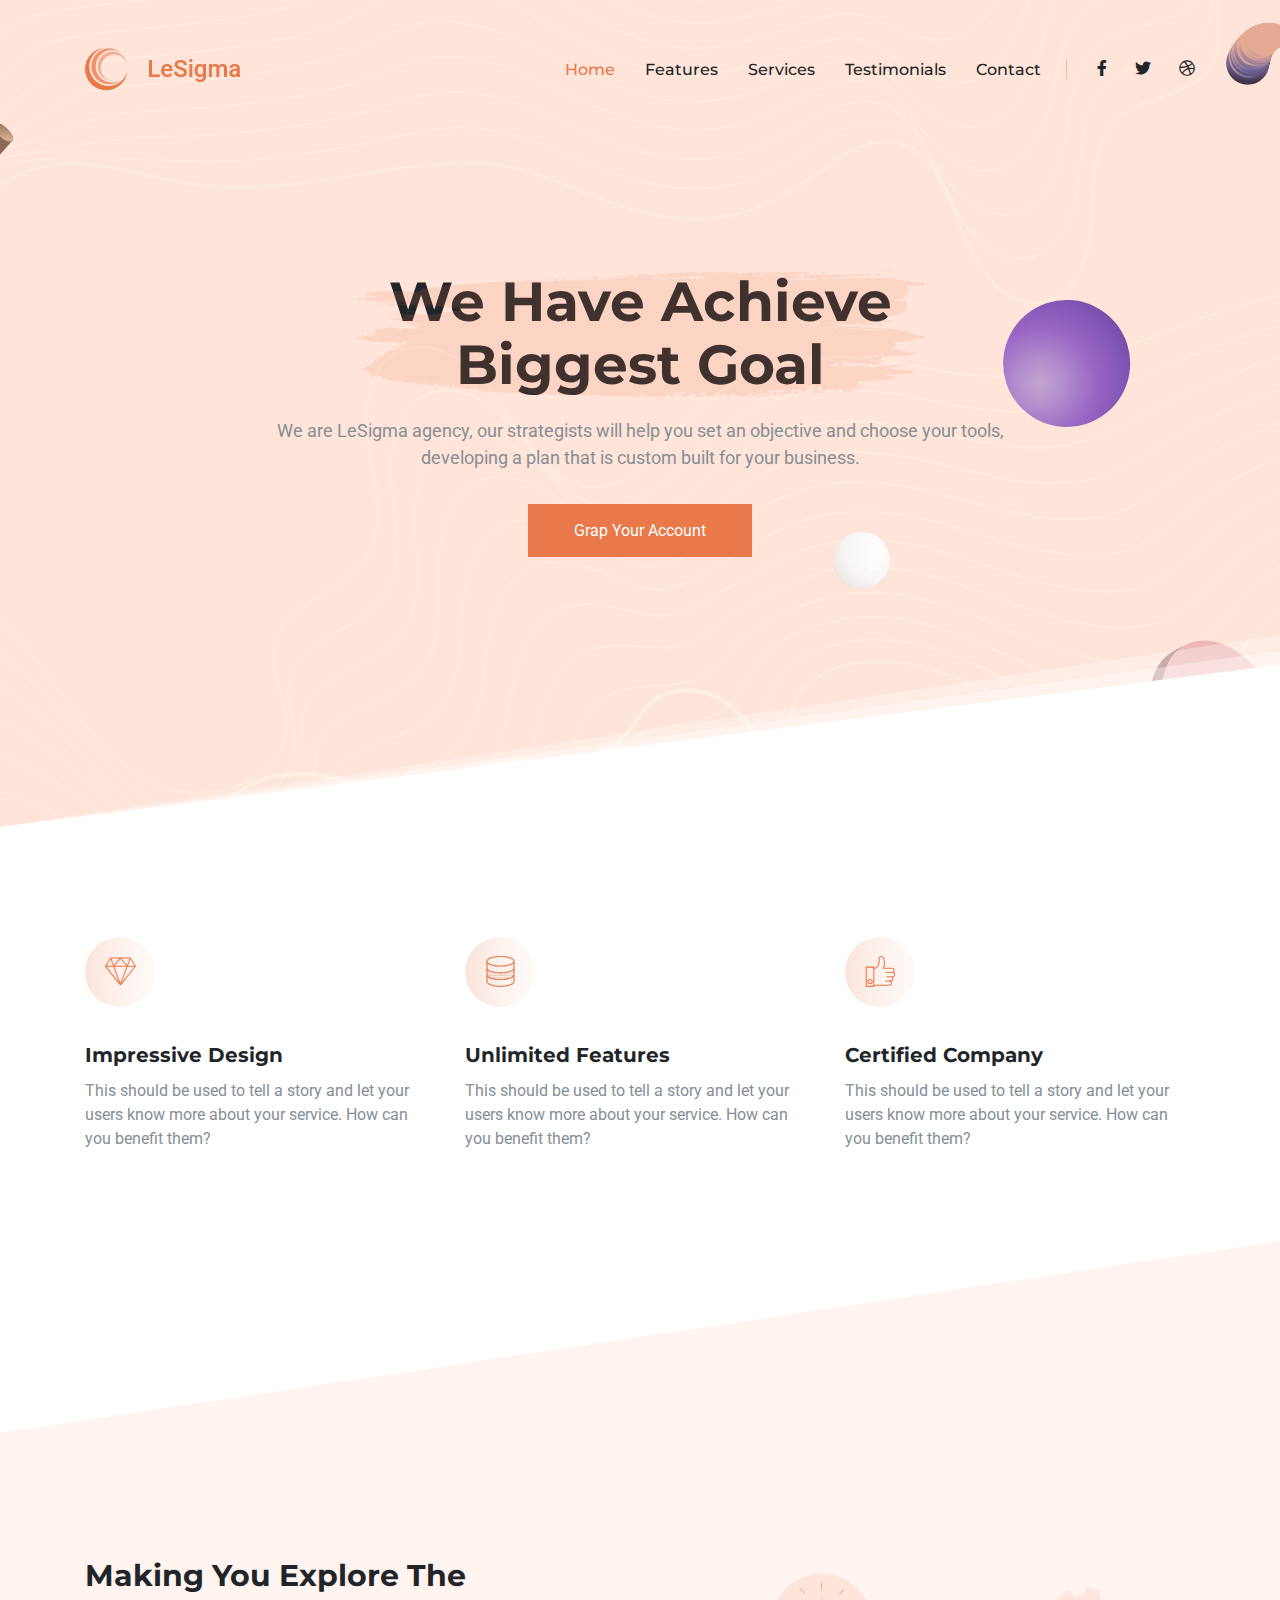
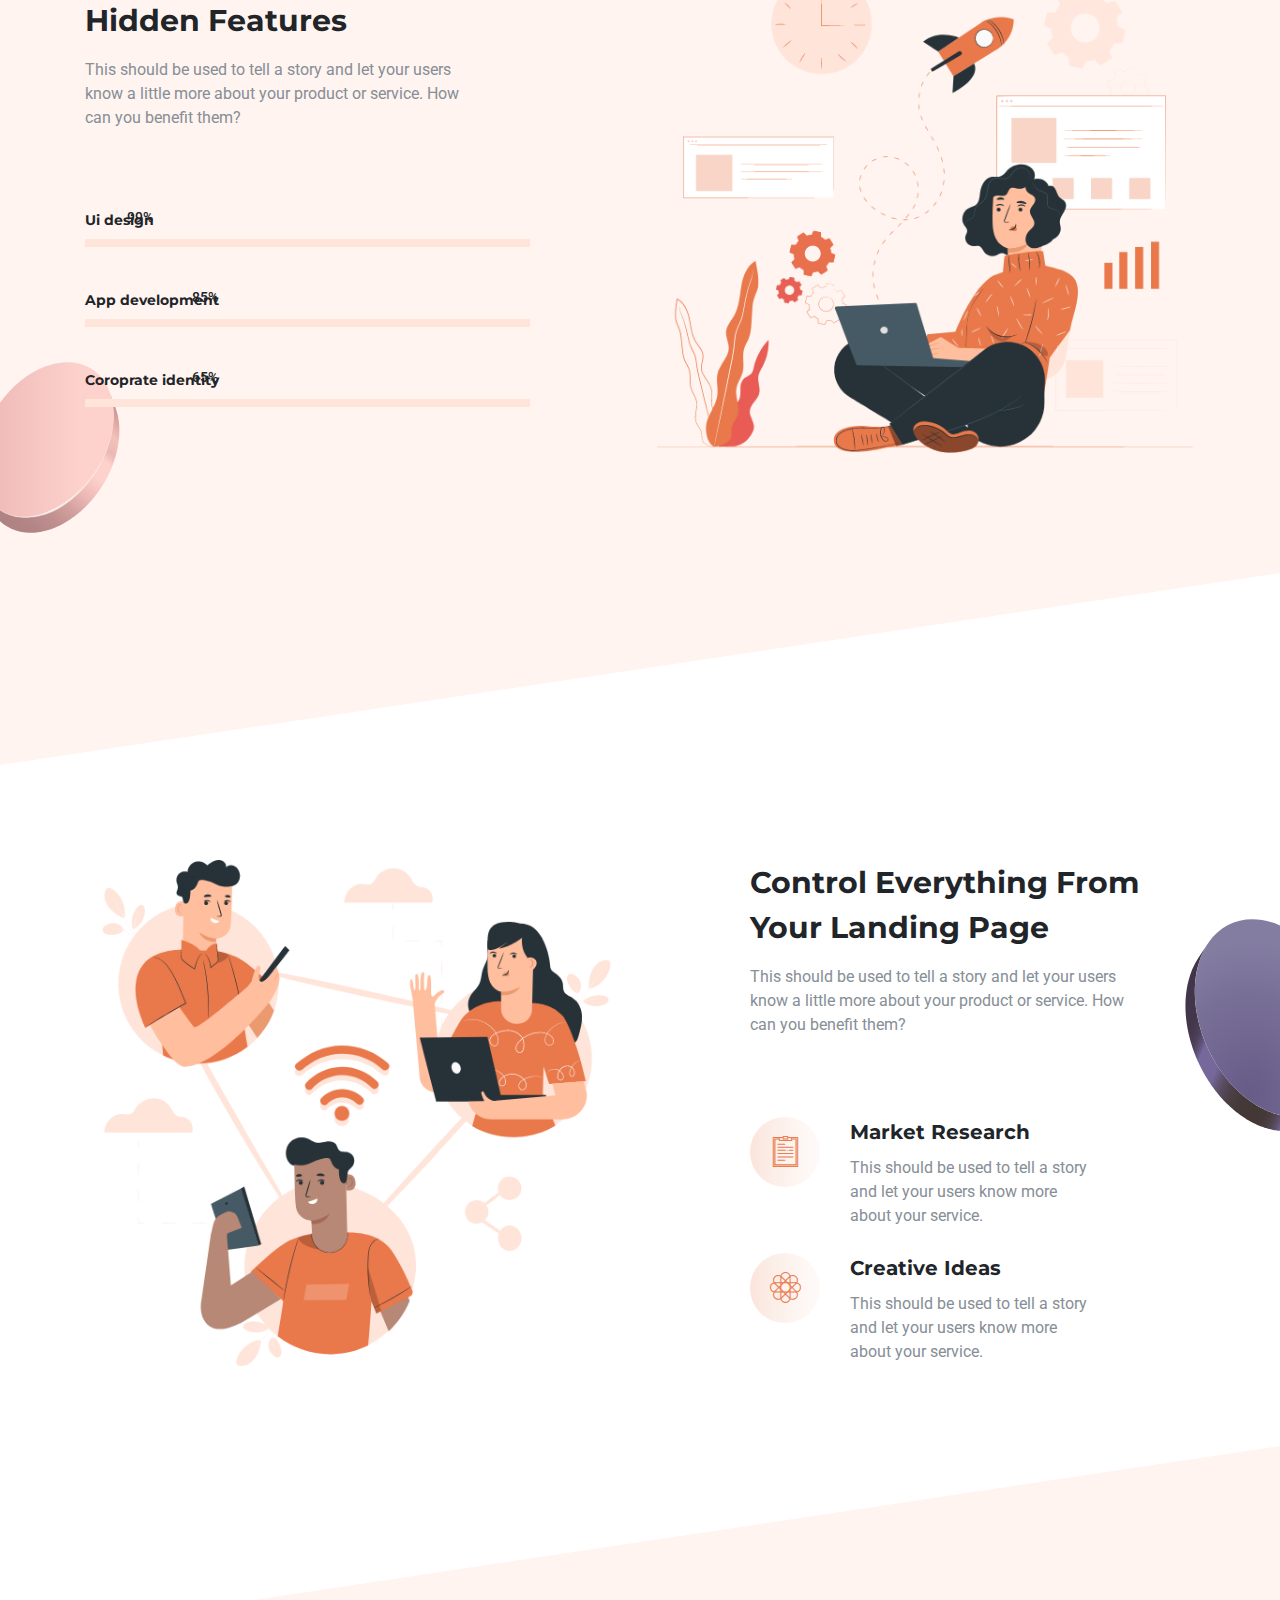
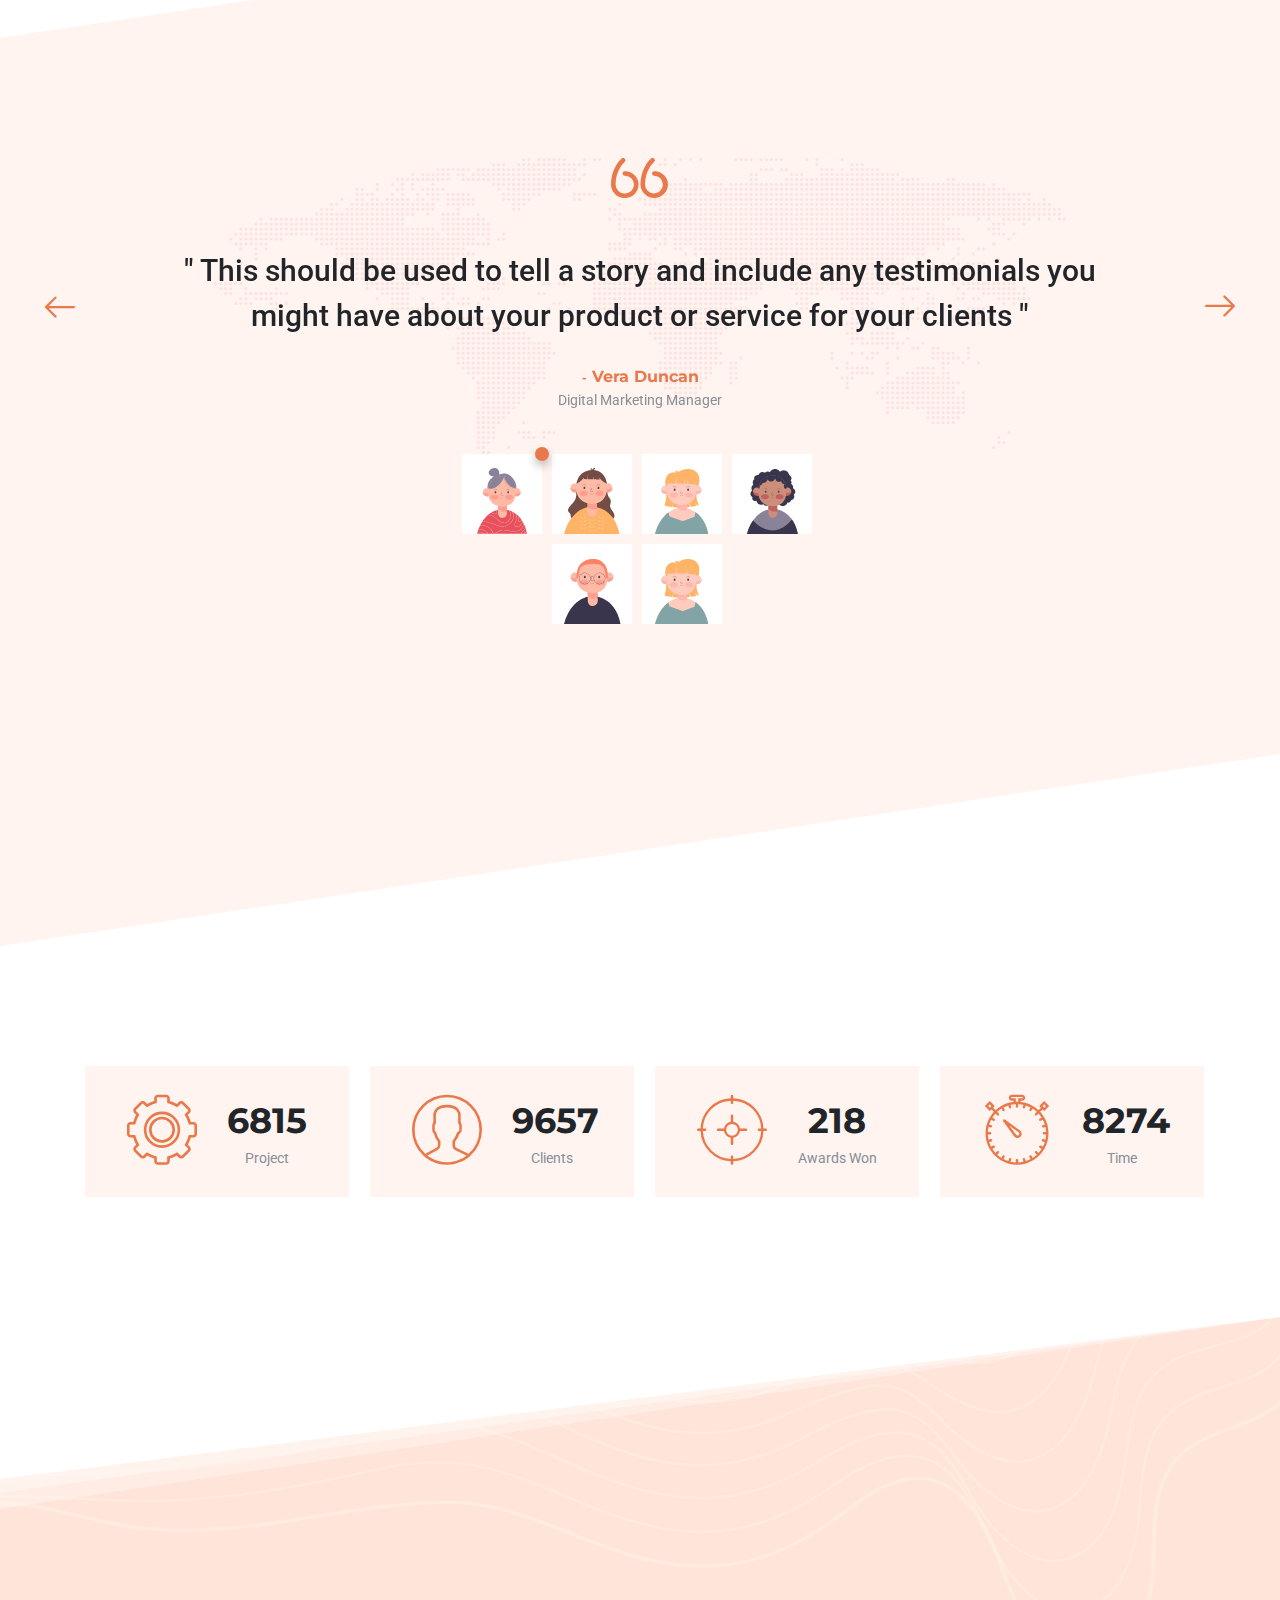
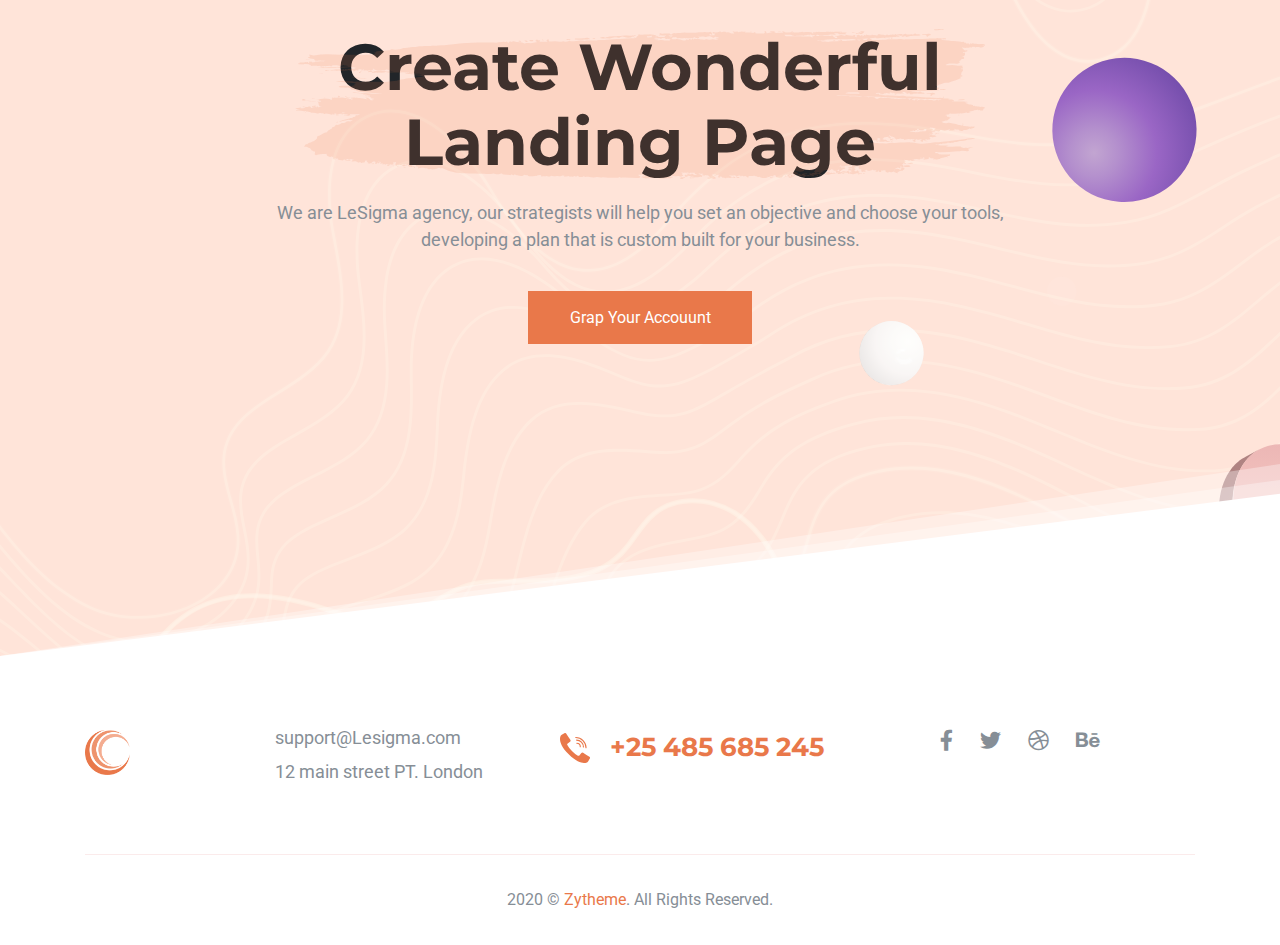
==== heymale/index.html @ fa784d9f "Rename landing-click.html to index.html" ====
<!DOCTYPE html>
<html dir="ltr" lang="en-US">
  <head>
    <!-- Document Meta-->
    <meta charset="utf-8"/>
    <meta http-equiv="X-UA-Compatible" content="IE=edge"/>
    <!-- IE Compatibility Meta-->
    <meta name="author" content="zytheme"/>
    <meta name="viewport" content="width=device-width, initial-scale=1, maximum-scale=1"/>
    <meta name="description" content="Multi-purpose Business html5 landing page"/>
    <link href="assets/images/favicon/favicon.png" rel="icon"/>
    <!--  Fonts-->
    <link href="https://fonts.googleapis.com/css?family=Roboto:400,500&amp;display=swap" rel="stylesheet" type="text/css"/>
    <link href="https://fonts.googleapis.com/css2?family=Montserrat:ital,wght@0,400;0,500;0,600;0,700;1,600;1,700&amp;display=swap" rel="stylesheet" type="text/css"/>
    <!-- Stylesheets-->
    <link href="assets/css/vendor.css" rel="stylesheet"/>
    <link href="assets/css/style.css" rel="stylesheet"/>
    <!-- 
    Document Title
    ============================================= 
    -->
    <title>Landing Click | LeSigma - Isometric Business HTML Landing Page</title>
  </head>
  <body class="body-scroll">
    <!--  
    Document Wrapper
    =============================================  
    -->
    <div class="wrapper clearfix" id="wrapper">
      <!--   
      Header
      =============================================  
      -->
      <header class="header header-transparent header-sticky">
        <nav class="navbar navbar-sticky navbar-expand-lg" id="primary-menu"> 
          <div class="container"> <a class="logo navbar-brand" href="index.html"><img class="logo logo-dark" src="assets/images/logo/logo-dark.png" alt="LeMoto Logo"/><img class="logo logo-light" src="assets/images/logo/logo-light.png" alt="LeMoto Logo"/></a>
            <button class="navbar-toggler collapsed" type="button" data-toggle="collapse" data-target="#navbarContent" aria-expanded="false"><span class="navbar-toggler-icon"></span></button>
            <div class="collapse navbar-collapse" id="navbarContent">
              <ul class="navbar-nav ml-auto">
                <li class="nav-item active"><a class="nav-link" data-scroll="scrollTo" href="#hero">Home</a></li>
                <li class="nav-item"><a class="nav-link" data-scroll="scrollTo" href="#feature">Features</a></li>
                <li class="nav-item"><a class="nav-link" data-scroll="scrollTo" href="#services">Services</a></li>
                <li class="nav-item"><a class="nav-link" data-scroll="scrollTo" href="#testimonials">Testimonials</a></li>
                <li class="nav-item"><a class="nav-link" data-scroll="scrollTo" href="#cta">contact</a></li>
              </ul>
              <div class="module-container">
                <!--module-social-->
                <div class="module module-social">
                  <ul class="list-unstyled">
                    <li> <a href="javascript:void(0)"><i class="fab fa-facebook-f"></i></a></li>
                    <li> <a href="javascript:void(0)"><i class="fab fa-twitter"></i></a></li>
                    <li> <a href="javascript:void(0)"><i class="fab fa-dribbble"></i></a></li>
                  </ul>
                </div>
              </div>
              <!-- End Module Container  -->
            </div>
            <!-- End .nav-collapse-->
          </div>
          <!-- End .container-->
        </nav>
        <!-- End .navbar-->
      </header>
      <!-- End Header-->
      <!-- Start hero #1-->
      <section class="hero" id="hero">
        <div class="bg-section"><img src="assets/images/background/bg-1.svg" alt="background"/></div>
        <div class="container">
          <div class="hero-cotainer text--center">
            <div class="row">
              <div class="col-12 col-md-8 offset-md-2 col-lg-8 offset-lg-2">
                <div class="hero-content">
                  <div class="hero-headline divider-brushe mx-auto">We Have Achieve Biggest Goal</div>
                  <div class="hero-bio">We are LeSigma agency, our strategists will help you set an objective and choose your tools, developing a plan that is custom built for your business.</div>
                  <div class="hero-action text-center"><a class="btn btn--primary mx-auto" href="javascript:void(0)"> <span>Grap your account</span></a></div>
                </div>
              </div>
            </div>
            <!-- End .row-->
          </div>
          <!-- End .hero-content-->
        </div>
        <!-- End .container-->
        <div class="shape-bottom"><svg xmlns="http://www.w3.org/2000/svg" width="100%" height="192" viewBox="0 0 1920 192" preserveAspectRatio="none">
<path data-name="Path 2449" d="M1920,192V0L0,192Z" fill="rgba(255,255,255,0.33)"/>
<path data-name="Path 2450" d="M1920,165.96V3.72L0,165.96Z" transform="translate(0 26.04)" fill="#fff"/>
<path data-name="Path 2451" d="M1920,178.07V1.99L0,178.07Z" transform="translate(0 13.93)" fill="rgba(255,255,255,0.33)"/>
</svg>
        </div>
      </section>
      <!-- End #hero-->
      <!-- 
      Feature  Section
      =============================================  
      -->
      <section class="features" id="feature">
        <div class="container">
          <div class="row">
            <!-- Panel #1  -->
            <div class="col-12 col-md-12 col-lg-4 ">
              <div class="feature-panel">
                <div class="feature-icon"><i class="flaticon-diamond"></i></div>
                <div class="feature-content">
                  <h3>Impressive Design</h3>
                  <p>This should be used to tell a story and let your users know more about your service. How can you benefit them?</p>
                </div>
              </div>
              <!-- .feature-panel end  -->
            </div>
            <!-- .col-md-12 end  -->
            <!-- Panel #2  -->
            <div class="col-12 col-md-12 col-lg-4 ">
              <div class="feature-panel active">
                <div class="feature-icon"><i class="flaticon-database-2"></i></div>
                <div class="feature-content">
                  <h3>Unlimited Features</h3>
                  <p>This should be used to tell a story and let your users know more about your service. How can you benefit them?</p>
                </div>
              </div>
              <!-- .feature-panel end  -->
            </div>
            <!-- .col-md-12 end  -->
            <!-- Panel #3  -->
            <div class="col-12 col-md-12 col-lg-4 ">
              <div class="feature-panel">
                <div class="feature-icon"><i class="flaticon-like "></i></div>
                <div class="feature-content">
                  <h3>Certified Company</h3>
                  <p>This should be used to tell a story and let your users know more about your service. How can you benefit them?</p>
                </div>
              </div>
              <!-- .feature-panel end  -->
            </div>
            <!-- .col-md-12 end  -->
          </div>
          <!-- End .row  -->
        </div>
        <!-- End .container  -->
      </section>
      <!-- 
      Services Section
      =============================================  
      -->
      <div class="shape-top position-relative"><svg xmlns="http://www.w3.org/2000/svg" width="100%" height="192" viewBox="0 0 1920 192" preserveAspectRatio="none">
<path data-name="Path 2449" d="M1920,192V0L0,192Z" fill="#fff4f0"/>
</svg>
      </div>
      <section class="services skills" id="services">
        <div class="bg-section"><img src="assets/images/background/bg-2.svg" alt="background"/></div>
        <div class="container">
          <div class="row">
            <div class="col-12 col-lg-5">
              <div class="heading heading-4">
                <h2 class="heading-title">Making you explore the hidden features</h2>
                <p class="heading-desc">This should be used to tell a story and let your users know a little more about your product or service. How can you benefit them?</p>
              </div>
              <div class="row no-gutters">
                <div class="col-12">
                  <!-- progress 1-->
                  <div class="progressbar">
                    <div class="progress-title"><span class="title">Ui design</span><span class="value" data-value="99">99%</span></div>
                    <div class="progress">
                      <div class="progress-bar" role="progressbar" aria-valuenow="99" aria-valuemin="0" aria-valuemax="100"></div>
                    </div>
                  </div>
                  <div class="i"></div>
                  <!-- .progressbar end-->
                </div>
                <div class="col-12">
                  <!-- progress 2-->
                  <div class="progressbar">
                    <div class="progress-title"><span class="title">App development</span><span class="value" data-value="85">85%</span></div>
                    <div class="progress">
                      <div class="progress-bar" role="progressbar" aria-valuenow="85" aria-valuemin="0" aria-valuemax="100"></div>
                    </div>
                  </div>
                  <div class="i"></div>
                  <!-- .progressbar end-->
                </div>
                <div class="col-12">
                  <!-- progress 3-->
                  <div class="progressbar">
                    <div class="progress-title"><span class="title">Coroprate identity</span><span class="value" data-value="65">65%</span></div>
                    <div class="progress">
                      <div class="progress-bar" role="progressbar" aria-valuenow="65" aria-valuemin="0" aria-valuemax="100"></div>
                    </div>
                  </div>
                  <div class="i"></div>
                  <!-- .progressbar end-->
                </div>
              </div>
            </div>
            <div class="col-12 col-lg-6 offset-lg-1 text--center"><img class="img-fluid" src="assets/images/illustration/illustration-1.png" alt="vector"/></div>
          </div>
        </div>
      </section>
      <div class="shape-bottom position-relative"><svg xmlns="http://www.w3.org/2000/svg" width="100%" height="192" viewBox="0 0 1920 192" preserveAspectRatio="none">
<g transform="translate(1920 192) rotate(180)">
<path data-name="Path 2449" d="M1920,192V0L0,192Z" fill="#fff4f0"/>
</g>
</svg>
      </div>
      <section class="features features-2" id="services2">
        <div class="bg-section"><img src="assets/images/background/bg-3.svg" alt="background"/></div>
        <div class="container">
          <div class="row">
            <div class="col-12 col-lg-6 text-center mb-50 mb-lg-0"><img class="img-fluid" src="assets/images/illustration/illustration-2.png" alt="vector"/></div>
            <div class="col-12 col-lg-5 offset-lg-1">
              <div class="service-content">
                <div class="heading heading-4">
                  <h2 class="heading-title">control everything from your landing page</h2>
                  <p class="heading-desc">This should be used to tell a story and let your users know a little more about your product or service. How can you benefit them?</p>
                </div>
                <ul class="list-unstyled">
                  <li> 
                    <div class="feature-panel">
                      <div class="feature-icon"><i class="flaticon-notepad"></i></div>
                      <div class="feature-content">
                        <h3>Market Research</h3>
                        <p>This should be used to tell a story and let your users know more about your service.</p>
                      </div>
                    </div>
                  </li>
                  <li> 
                    <div class="feature-panel">
                      <div class="feature-icon"><i class="flaticon-photos"></i></div>
                      <div class="feature-content">
                        <h3>Creative Ideas</h3>
                        <p>This should be used to tell a story and let your users know more about your service.</p>
                      </div>
                    </div>
                  </li>
                </ul>
              </div>
            </div>
          </div>
        </div>
      </section>
      <!-- 
      Testimonials  Section
      ============================================= 
      -->
      <div class="shape-top position-relative"><svg xmlns="http://www.w3.org/2000/svg" width="100%" height="192" viewBox="0 0 1920 192" preserveAspectRatio="none">
<path data-name="Path 2449" d="M1920,192V0L0,192Z" fill="#fff4f0"/>
</svg>
      </div>
      <section class="testimonials bg-pink" id="testimonials">
        <div class="container">
          <div class="row">
            <div class="col-12 col-md-12 col-lg-12">
              <div class="owl-carousel carousel-navs " data-slider-id="1" data-slide="1" data-slide-res="1" data-autoplay="false" data-nav="true" data-dots="false" data-space="0" data-loop="true" data-speed="800">
                <!--  Testimonial #1   -->
                <div class="testimonial-panel">
                  <div class="testimonial-body">
                    <div class="testimonial-icon"></div>
                    <p>" This should be used to tell a story and include any testimonials you might have about your product or service for your clients "</p>
                    <div class="testimonial-author">
                      <p><span>Vera Duncan</span> digital marketing manager</p>
                    </div>
                  </div>
                </div>
                <!--  Testimonial #2 -->
                <div class="testimonial-panel">
                  <div class="testimonial-body">
                    <div class="testimonial-icon"></div>
                    <p>" This should be used to tell a story and include any testimonials you might have about your product or service for your clients "</p>
                    <div class="testimonial-author">
                      <p><span>Vera Duncan</span> digital marketing manager</p>
                    </div>
                  </div>
                </div>
                <!--  Testimonial #3 -->
                <div class="testimonial-panel">
                  <div class="testimonial-body">
                    <div class="testimonial-icon"></div>
                    <p>" This should be used to tell a story and include any testimonials you might have about your product or service for your clients "</p>
                    <div class="testimonial-author">
                      <p><span>Vera Duncan</span> digital marketing manager</p>
                    </div>
                  </div>
                </div>
                <!--  Testimonial #4-->
                <div class="testimonial-panel">
                  <div class="testimonial-body">
                    <div class="testimonial-icon"></div>
                    <p>" This should be used to tell a story and include any testimonials you might have about your product or service for your clients "</p>
                    <div class="testimonial-author">
                      <p><span>Vera Duncan</span> digital marketing manager</p>
                    </div>
                  </div>
                </div>
                <!--  Testimonial #5-->
                <div class="testimonial-panel">
                  <div class="testimonial-body">
                    <div class="testimonial-icon"></div>
                    <p>" This should be used to tell a story and include any testimonials you might have about your product or service for your clients "</p>
                    <div class="testimonial-author">
                      <p><span>Vera Duncan</span> digital marketing manager</p>
                    </div>
                  </div>
                </div>
                <!--  Testimonial #6 -->
                <div class="testimonial-panel">
                  <div class="testimonial-body">
                    <div class="testimonial-icon"></div>
                    <p>" This should be used to tell a story and include any testimonials you might have about your product or service for your clients "</p>
                    <div class="testimonial-author">
                      <p><span>Vera Duncan</span> digital marketing manager</p>
                    </div>
                  </div>
                </div>
              </div>
              <div class="owl-thumbs" data-slider-id="1">
                <div class="testimonial-img owl-thumb-item"><img src="assets/images/testimonials/avatar-1.png" alt="avatar author"/></div>
                <div class="testimonial-img owl-thumb-item"><img src="assets/images/testimonials/avatar-2.png" alt="avatar author"/></div>
                <div class="testimonial-img owl-thumb-item"><img src="assets/images/testimonials/avatar-3.png" alt="avatar author"/></div>
                <div class="testimonial-img owl-thumb-item"><img src="assets/images/testimonials/avatar-4.png" alt="avatar author"/></div>
                <div class="testimonial-img owl-thumb-item"><img src="assets/images/testimonials/avatar-5.png" alt="avatar author"/></div>
                <div class="testimonial-img owl-thumb-item"><img src="assets/images/testimonials/avatar-6.png" alt="avatar author"/></div>
              </div>
            </div>
          </div>
        </div>
        <!-- End .container  -->
      </section>
      <!-- End #testimonials -->
      <div class="shape-bottom position-relative"><svg xmlns="http://www.w3.org/2000/svg" width="100%" height="192" viewBox="0 0 1920 192" preserveAspectRatio="none">
<g transform="translate(1920 192) rotate(180)">
<path data-name="Path 2449" d="M1920,192V0L0,192Z" fill="#fff4f0"/>
</g>
</svg>
      </div>
      <!-- 
      Counter  Section
      =============================================  
      -->
      <section class="counters-card text-center text-lg-left">
        <div class="container">
          <div class="row">
            <div class="col-12 col-md-6 col-lg-3">
              <div class="counters"><i class="flaticon-settings-6"></i>
                <div class="counters-content"><span class="counting">6815</span><span class="type">project</span></div>
              </div>
            </div>
            <div class="col-12 col-md-6 col-lg-3">
              <div class="counters"><i class="flaticon-user-3"></i>
                <div class="counters-content"><span class="counting">9657</span><span class="type">clients</span></div>
              </div>
            </div>
            <div class="col-12 col-md-6 col-lg-3">
              <div class="counters"><i class="flaticon-target"></i>
                <div class="counters-content"><span class="counting">218</span><span class="type">awards won</span></div>
              </div>
            </div>
            <div class="col-12 col-md-6 col-lg-3">
              <div class="counters"><i class="flaticon-stopwatch-1"></i>
                <div class="counters-content"><span class="counting">8274</span><span class="type">time</span></div>
              </div>
            </div>
          </div>
        </div>
      </section>
      <!-- 
      CTA  Section
      =============================================
      
      
      -->
      <section class="cta text-center" id="cta">
        <div class="shape-top"><svg xmlns="http://www.w3.org/2000/svg" width="100%" height="192" viewBox="0 0 1920 192" preserveAspectRatio="none">
<g id="Shape_Top" data-name="Shape Top" transform="translate(1920 192) rotate(180)">
<path data-name="Path 2449" d="M1920,192V0L0,192Z" fill="rgba(255,255,255,0.33)"/>
<path data-name="Path 2450" d="M1920,165.96V3.72L0,165.96Z" transform="translate(0 26.04)" fill="#fff"/>
<path data-name="Path 2451" d="M1920,178.07V1.99L0,178.07Z" transform="translate(0 13.93)" fill="rgba(255,255,255,0.33)"/>
</g>
</svg>
        </div>
        <div class="bg-section"><img src="assets/images/background/bg-1.svg" alt="background"/></div>
        <div class="container">
          <div class="row">
            <div class="col-12 col-md-8 offset-md-2 col-lg-8 offset-lg-2 text-center">
              <h3 class="divider-brushe mx-auto">create wonderful <br/> landing page</h3>
              <p>We are LeSigma agency, our strategists will help you set an objective and choose your tools, developing a plan that is custom built for your business.</p><a class="btn btn--primary mx-auto scroll-to" href="#hero"> <span>Grap Your Accouunt</span></a>
            </div>
            <!-- End .col-md-12-->
          </div>
          <!-- End .row-->
        </div>
        <!-- End .container-->
        <div class="shape-bottom"><svg id="Shape_Bottom" data-name="Shape Bottom" xmlns="http://www.w3.org/2000/svg" width="100%" height="192" viewBox="0 0 1920 192"  preserveAspectRatio="none">
<path data-name="Path 2449" d="M1920,192V0L0,192Z" fill="rgba(255,255,255,0.33)"/>
<path data-name="Path 2450" d="M1920,165.96V3.72L0,165.96Z" transform="translate(0 26.04)" fill="#fff"/>
<path data-name="Path 2451" d="M1920,178.07V1.99L0,178.07Z" transform="translate(0 13.93)" fill="rgba(255,255,255,0.33)"/>
</svg>
        </div>
      </section>
      <!-- End #cta-->
      <!-- 
      Footer
      ============================================= 
      -->
      <footer class="footer" id="footer">
        <div class="footer-widgets-container">
          <div class="container">
            <div class="row">
              <div class="col-12 col-lg-2"><a class="logo navbar-brand" href="index.html"><img class="logo logo-light" src="assets/images/logo/logo.png" alt="Lesigma Logo"/></a></div>
              <div class="col-12 col-lg-3">
                <div class="footer-contact">
                  <ul class="list-unstyled">
                    <li> <a href="mailto:support@Lesigma.com">support@Lesigma.com</a></li>
                    <li>12 main street PT. London</li>
                  </ul>
                </div>
              </div>
              <div class="col-12 col-lg-4">
                <div class="footer-phone"><a href="tel:+25-485-685-245"><i class="call-icon"></i>+25 485 685 245</a></div>
              </div>
              <div class="col-12 col-lg-3">
                <div class="footer-social">
                  <ul class="list-unstyled">
                    <li> <a href="javascript:void(0)"><i class="fab fa-facebook-f"></i></a></li>
                    <li> <a href="javascript:void(0)"><i class="fab fa-twitter"></i></a></li>
                    <li> <a href="javascript:void(0)"><i class="fab fa-dribbble"></i></a></li>
                    <li> <a href="javascript:void(0)"><i class="fab fa-behance"></i></a></li>
                  </ul>
                </div>
              </div>
            </div>
          </div>
        </div>
        <div class="container">
          <div class="row">
            <div class="col">
              <hr/>
            </div>
          </div>
        </div>
        <!-- 
        Copyrights
        =============================================  
        -->
        <div class="container">
          <div class="row">
            <div class="col-12 col-md-12 col-lg-12 text--center">
              <div class="footer-copyright"><span>2020 &copy; <a href="http://themeforest.net/user/zytheme/portfolio?ref=zytheme">zytheme</a>. All rights reserved.</span></div>
            </div>
          </div>
        </div>
        <!-- End .container  -->
      </footer>
    </div>
    <!-- End #wrapper-->
    <!-- 
    Footer Scripts
    =============================================  
    -->
    <script src="assets/js/vendor/jquery-3.5.1.min.js"></script>
    <script src="assets/js/vendor.js"></script>
    <script src="assets/js/functions.js"></script>
  </body>
</html>
---- heymale/assets/css/vendor.css ----
@charset "UTF-8";

/*!
 * animate.css -https://daneden.github.io/animate.css/
 * Version - 3.7.2
 * Licensed under the MIT license - http://opensource.org/licenses/MIT
 *
 * Copyright (c) 2019 Daniel Eden
 */

@-webkit-keyframes bounce{0%,20%,53%,80%,to{-webkit-animation-timing-function:cubic-bezier(.215,.61,.355,1);animation-timing-function:cubic-bezier(.215,.61,.355,1);-webkit-transform:translateZ(0);transform:translateZ(0)}40%,43%{-webkit-animation-timing-function:cubic-bezier(.755,.05,.855,.06);animation-timing-function:cubic-bezier(.755,.05,.855,.06);-webkit-transform:translate3d(0,-30px,0);transform:translate3d(0,-30px,0)}70%{-webkit-animation-timing-function:cubic-bezier(.755,.05,.855,.06);animation-timing-function:cubic-bezier(.755,.05,.855,.06);-webkit-transform:translate3d(0,-15px,0);transform:translate3d(0,-15px,0)}90%{-webkit-transform:translate3d(0,-4px,0);transform:translate3d(0,-4px,0)}}@keyframes bounce{0%,20%,53%,80%,to{-webkit-animation-timing-function:cubic-bezier(.215,.61,.355,1);animation-timing-function:cubic-bezier(.215,.61,.355,1);-webkit-transform:translateZ(0);transform:translateZ(0)}40%,43%{-webkit-animation-timing-function:cubic-bezier(.755,.05,.855,.06);animation-timing-function:cubic-bezier(.755,.05,.855,.06);-webkit-transform:translate3d(0,-30px,0);transform:translate3d(0,-30px,0)}70%{-webkit-animation-timing-function:cubic-bezier(.755,.05,.855,.06);animation-timing-function:cubic-bezier(.755,.05,.855,.06);-webkit-transform:translate3d(0,-15px,0);transform:translate3d(0,-15px,0)}90%{-webkit-transform:translate3d(0,-4px,0);transform:translate3d(0,-4px,0)}}.bounce{-webkit-animation-name:bounce;animation-name:bounce;-webkit-transform-origin:center bottom;transform-origin:center bottom}@-webkit-keyframes flash{0%,50%,to{opacity:1}25%,75%{opacity:0}}@keyframes flash{0%,50%,to{opacity:1}25%,75%{opacity:0}}.flash{-webkit-animation-name:flash;animation-name:flash}@-webkit-keyframes pulse{0%{-webkit-transform:scaleX(1);transform:scaleX(1)}50%{-webkit-transform:scale3d(1.05,1.05,1.05);transform:scale3d(1.05,1.05,1.05)}to{-webkit-transform:scaleX(1);transform:scaleX(1)}}@keyframes pulse{0%{-webkit-transform:scaleX(1);transform:scaleX(1)}50%{-webkit-transform:scale3d(1.05,1.05,1.05);transform:scale3d(1.05,1.05,1.05)}to{-webkit-transform:scaleX(1);transform:scaleX(1)}}.pulse{-webkit-animation-name:pulse;animation-name:pulse}@-webkit-keyframes rubberBand{0%{-webkit-transform:scaleX(1);transform:scaleX(1)}30%{-webkit-transform:scale3d(1.25,.75,1);transform:scale3d(1.25,.75,1)}40%{-webkit-transform:scale3d(.75,1.25,1);transform:scale3d(.75,1.25,1)}50%{-webkit-transform:scale3d(1.15,.85,1);transform:scale3d(1.15,.85,1)}65%{-webkit-transform:scale3d(.95,1.05,1);transform:scale3d(.95,1.05,1)}75%{-webkit-transform:scale3d(1.05,.95,1);transform:scale3d(1.05,.95,1)}to{-webkit-transform:scaleX(1);transform:scaleX(1)}}@keyframes rubberBand{0%{-webkit-transform:scaleX(1);transform:scaleX(1)}30%{-webkit-transform:scale3d(1.25,.75,1);transform:scale3d(1.25,.75,1)}40%{-webkit-transform:scale3d(.75,1.25,1);transform:scale3d(.75,1.25,1)}50%{-webkit-transform:scale3d(1.15,.85,1);transform:scale3d(1.15,.85,1)}65%{-webkit-transform:scale3d(.95,1.05,1);transform:scale3d(.95,1.05,1)}75%{-webkit-transform:scale3d(1.05,.95,1);transform:scale3d(1.05,.95,1)}to{-webkit-transform:scaleX(1);transform:scaleX(1)}}.rubberBand{-webkit-animation-name:rubberBand;animation-name:rubberBand}@-webkit-keyframes shake{0%,to{-webkit-transform:translateZ(0);transform:translateZ(0)}10%,30%,50%,70%,90%{-webkit-transform:translate3d(-10px,0,0);transform:translate3d(-10px,0,0)}20%,40%,60%,80%{-webkit-transform:translate3d(10px,0,0);transform:translate3d(10px,0,0)}}@keyframes shake{0%,to{-webkit-transform:translateZ(0);transform:translateZ(0)}10%,30%,50%,70%,90%{-webkit-transform:translate3d(-10px,0,0);transform:translate3d(-10px,0,0)}20%,40%,60%,80%{-webkit-transform:translate3d(10px,0,0);transform:translate3d(10px,0,0)}}.shake{-webkit-animation-name:shake;animation-name:shake}@-webkit-keyframes headShake{0%{-webkit-transform:translateX(0);transform:translateX(0)}6.5%{-webkit-transform:translateX(-6px) rotateY(-9deg);transform:translateX(-6px) rotateY(-9deg)}18.5%{-webkit-transform:translateX(5px) rotateY(7deg);transform:translateX(5px) rotateY(7deg)}31.5%{-webkit-transform:translateX(-3px) rotateY(-5deg);transform:translateX(-3px) rotateY(-5deg)}43.5%{-webkit-transform:translateX(2px) rotateY(3deg);transform:translateX(2px) rotateY(3deg)}50%{-webkit-transform:translateX(0);transform:translateX(0)}}@keyframes headShake{0%{-webkit-transform:translateX(0);transform:translateX(0)}6.5%{-webkit-transform:translateX(-6px) rotateY(-9deg);transform:translateX(-6px) rotateY(-9deg)}18.5%{-webkit-transform:translateX(5px) rotateY(7deg);transform:translateX(5px) rotateY(7deg)}31.5%{-webkit-transform:translateX(-3px) rotateY(-5deg);transform:translateX(-3px) rotateY(-5deg)}43.5%{-webkit-transform:translateX(2px) rotateY(3deg);transform:translateX(2px) rotateY(3deg)}50%{-webkit-transform:translateX(0);transform:translateX(0)}}.headShake{-webkit-animation-timing-function:ease-in-out;animation-timing-function:ease-in-out;-webkit-animation-name:headShake;animation-name:headShake}@-webkit-keyframes swing{20%{-webkit-transform:rotate(15deg);transform:rotate(15deg)}40%{-webkit-transform:rotate(-10deg);transform:rotate(-10deg)}60%{-webkit-transform:rotate(5deg);transform:rotate(5deg)}80%{-webkit-transform:rotate(-5deg);transform:rotate(-5deg)}to{-webkit-transform:rotate(0deg);transform:rotate(0deg)}}@keyframes swing{20%{-webkit-transform:rotate(15deg);transform:rotate(15deg)}40%{-webkit-transform:rotate(-10deg);transform:rotate(-10deg)}60%{-webkit-transform:rotate(5deg);transform:rotate(5deg)}80%{-webkit-transform:rotate(-5deg);transform:rotate(-5deg)}to{-webkit-transform:rotate(0deg);transform:rotate(0deg)}}.swing{-webkit-transform-origin:top center;transform-origin:top center;-webkit-animation-name:swing;animation-name:swing}@-webkit-keyframes tada{0%{-webkit-transform:scaleX(1);transform:scaleX(1)}10%,20%{-webkit-transform:scale3d(.9,.9,.9) rotate(-3deg);transform:scale3d(.9,.9,.9) rotate(-3deg)}30%,50%,70%,90%{-webkit-transform:scale3d(1.1,1.1,1.1) rotate(3deg);transform:scale3d(1.1,1.1,1.1) rotate(3deg)}40%,60%,80%{-webkit-transform:scale3d(1.1,1.1,1.1) rotate(-3deg);transform:scale3d(1.1,1.1,1.1) rotate(-3deg)}to{-webkit-transform:scaleX(1);transform:scaleX(1)}}@keyframes tada{0%{-webkit-transform:scaleX(1);transform:scaleX(1)}10%,20%{-webkit-transform:scale3d(.9,.9,.9) rotate(-3deg);transform:scale3d(.9,.9,.9) rotate(-3deg)}30%,50%,70%,90%{-webkit-transform:scale3d(1.1,1.1,1.1) rotate(3deg);transform:scale3d(1.1,1.1,1.1) rotate(3deg)}40%,60%,80%{-webkit-transform:scale3d(1.1,1.1,1.1) rotate(-3deg);transform:scale3d(1.1,1.1,1.1) rotate(-3deg)}to{-webkit-transform:scaleX(1);transform:scaleX(1)}}.tada{-webkit-animation-name:tada;animation-name:tada}@-webkit-keyframes wobble{0%{-webkit-transform:translateZ(0);transform:translateZ(0)}15%{-webkit-transform:translate3d(-25%,0,0) rotate(-5deg);transform:translate3d(-25%,0,0) rotate(-5deg)}30%{-webkit-transform:translate3d(20%,0,0) rotate(3deg);transform:translate3d(20%,0,0) rotate(3deg)}45%{-webkit-transform:translate3d(-15%,0,0) rotate(-3deg);transform:translate3d(-15%,0,0) rotate(-3deg)}60%{-webkit-transform:translate3d(10%,0,0) rotate(2deg);transform:translate3d(10%,0,0) rotate(2deg)}75%{-webkit-transform:translate3d(-5%,0,0) rotate(-1deg);transform:translate3d(-5%,0,0) rotate(-1deg)}to{-webkit-transform:translateZ(0);transform:translateZ(0)}}@keyframes wobble{0%{-webkit-transform:translateZ(0);transform:translateZ(0)}15%{-webkit-transform:translate3d(-25%,0,0) rotate(-5deg);transform:translate3d(-25%,0,0) rotate(-5deg)}30%{-webkit-transform:translate3d(20%,0,0) rotate(3deg);transform:translate3d(20%,0,0) rotate(3deg)}45%{-webkit-transform:translate3d(-15%,0,0) rotate(-3deg);transform:translate3d(-15%,0,0) rotate(-3deg)}60%{-webkit-transform:translate3d(10%,0,0) rotate(2deg);transform:translate3d(10%,0,0) rotate(2deg)}75%{-webkit-transform:translate3d(-5%,0,0) rotate(-1deg);transform:translate3d(-5%,0,0) rotate(-1deg)}to{-webkit-transform:translateZ(0);transform:translateZ(0)}}.wobble{-webkit-animation-name:wobble;animation-name:wobble}@-webkit-keyframes jello{0%,11.1%,to{-webkit-transform:translateZ(0);transform:translateZ(0)}22.2%{-webkit-transform:skewX(-12.5deg) skewY(-12.5deg);transform:skewX(-12.5deg) skewY(-12.5deg)}33.3%{-webkit-transform:skewX(6.25deg) skewY(6.25deg);transform:skewX(6.25deg) skewY(6.25deg)}44.4%{-webkit-transform:skewX(-3.125deg) skewY(-3.125deg);transform:skewX(-3.125deg) skewY(-3.125deg)}55.5%{-webkit-transform:skewX(1.5625deg) skewY(1.5625deg);transform:skewX(1.5625deg) skewY(1.5625deg)}66.6%{-webkit-transform:skewX(-.78125deg) skewY(-.78125deg);transform:skewX(-.78125deg) skewY(-.78125deg)}77.7%{-webkit-transform:skewX(.390625deg) skewY(.390625deg);transform:skewX(.390625deg) skewY(.390625deg)}88.8%{-webkit-transform:skewX(-.1953125deg) skewY(-.1953125deg);transform:skewX(-.1953125deg) skewY(-.1953125deg)}}@keyframes jello{0%,11.1%,to{-webkit-transform:translateZ(0);transform:translateZ(0)}22.2%{-webkit-transform:skewX(-12.5deg) skewY(-12.5deg);transform:skewX(-12.5deg) skewY(-12.5deg)}33.3%{-webkit-transform:skewX(6.25deg) skewY(6.25deg);transform:skewX(6.25deg) skewY(6.25deg)}44.4%{-webkit-transform:skewX(-3.125deg) skewY(-3.125deg);transform:skewX(-3.125deg) skewY(-3.125deg)}55.5%{-webkit-transform:skewX(1.5625deg) skewY(1.5625deg);transform:skewX(1.5625deg) skewY(1.5625deg)}66.6%{-webkit-transform:skewX(-.78125deg) skewY(-.78125deg);transform:skewX(-.78125deg) skewY(-.78125deg)}77.7%{-webkit-transform:skewX(.390625deg) skewY(.390625deg);transform:skewX(.390625deg) skewY(.390625deg)}88.8%{-webkit-transform:skewX(-.1953125deg) skewY(-.1953125deg);transform:skewX(-.1953125deg) skewY(-.1953125deg)}}.jello{-webkit-animation-name:jello;animation-name:jello;-webkit-transform-origin:center;transform-origin:center}@-webkit-keyframes heartBeat{0%{-webkit-transform:scale(1);transform:scale(1)}14%{-webkit-transform:scale(1.3);transform:scale(1.3)}28%{-webkit-transform:scale(1);transform:scale(1)}42%{-webkit-transform:scale(1.3);transform:scale(1.3)}70%{-webkit-transform:scale(1);transform:scale(1)}}@keyframes heartBeat{0%{-webkit-transform:scale(1);transform:scale(1)}14%{-webkit-transform:scale(1.3);transform:scale(1.3)}28%{-webkit-transform:scale(1);transform:scale(1)}42%{-webkit-transform:scale(1.3);transform:scale(1.3)}70%{-webkit-transform:scale(1);transform:scale(1)}}.heartBeat{-webkit-animation-name:heartBeat;animation-name:heartBeat;-webkit-animation-duration:1.3s;animation-duration:1.3s;-webkit-animation-timing-function:ease-in-out;animation-timing-function:ease-in-out}@-webkit-keyframes bounceIn{0%,20%,40%,60%,80%,to{-webkit-animation-timing-function:cubic-bezier(.215,.61,.355,1);animation-timing-function:cubic-bezier(.215,.61,.355,1)}0%{opacity:0;-webkit-transform:scale3d(.3,.3,.3);transform:scale3d(.3,.3,.3)}20%{-webkit-transform:scale3d(1.1,1.1,1.1);transform:scale3d(1.1,1.1,1.1)}40%{-webkit-transform:scale3d(.9,.9,.9);transform:scale3d(.9,.9,.9)}60%{opacity:1;-webkit-transform:scale3d(1.03,1.03,1.03);transform:scale3d(1.03,1.03,1.03)}80%{-webkit-transform:scale3d(.97,.97,.97);transform:scale3d(.97,.97,.97)}to{opacity:1;-webkit-transform:scaleX(1);transform:scaleX(1)}}@keyframes bounceIn{0%,20%,40%,60%,80%,to{-webkit-animation-timing-function:cubic-bezier(.215,.61,.355,1);animation-timing-function:cubic-bezier(.215,.61,.355,1)}0%{opacity:0;-webkit-transform:scale3d(.3,.3,.3);transform:scale3d(.3,.3,.3)}20%{-webkit-transform:scale3d(1.1,1.1,1.1);transform:scale3d(1.1,1.1,1.1)}40%{-webkit-transform:scale3d(.9,.9,.9);transform:scale3d(.9,.9,.9)}60%{opacity:1;-webkit-transform:scale3d(1.03,1.03,1.03);transform:scale3d(1.03,1.03,1.03)}80%{-webkit-transform:scale3d(.97,.97,.97);transform:scale3d(.97,.97,.97)}to{opacity:1;-webkit-transform:scaleX(1);transform:scaleX(1)}}.bounceIn{-webkit-animation-duration:.75s;animation-duration:.75s;-webkit-animation-name:bounceIn;animation-name:bounceIn}@-webkit-keyframes bounceInDown{0%,60%,75%,90%,to{-webkit-animation-timing-function:cubic-bezier(.215,.61,.355,1);animation-timing-function:cubic-bezier(.215,.61,.355,1)}0%{opacity:0;-webkit-transform:translate3d(0,-3000px,0);transform:translate3d(0,-3000px,0)}60%{opacity:1;-webkit-transform:translate3d(0,25px,0);transform:translate3d(0,25px,0)}75%{-webkit-transform:translate3d(0,-10px,0);transform:translate3d(0,-10px,0)}90%{-webkit-transform:translate3d(0,5px,0);transform:translate3d(0,5px,0)}to{-webkit-transform:translateZ(0);transform:translateZ(0)}}@keyframes bounceInDown{0%,60%,75%,90%,to{-webkit-animation-timing-function:cubic-bezier(.215,.61,.355,1);animation-timing-function:cubic-bezier(.215,.61,.355,1)}0%{opacity:0;-webkit-transform:translate3d(0,-3000px,0);transform:translate3d(0,-3000px,0)}60%{opacity:1;-webkit-transform:translate3d(0,25px,0);transform:translate3d(0,25px,0)}75%{-webkit-transform:translate3d(0,-10px,0);transform:translate3d(0,-10px,0)}90%{-webkit-transform:translate3d(0,5px,0);transform:translate3d(0,5px,0)}to{-webkit-transform:translateZ(0);transform:translateZ(0)}}.bounceInDown{-webkit-animation-name:bounceInDown;animation-name:bounceInDown}@-webkit-keyframes bounceInLeft{0%,60%,75%,90%,to{-webkit-animation-timing-function:cubic-bezier(.215,.61,.355,1);animation-timing-function:cubic-bezier(.215,.61,.355,1)}0%{opacity:0;-webkit-transform:translate3d(-3000px,0,0);transform:translate3d(-3000px,0,0)}60%{opacity:1;-webkit-transform:translate3d(25px,0,0);transform:translate3d(25px,0,0)}75%{-webkit-transform:translate3d(-10px,0,0);transform:translate3d(-10px,0,0)}90%{-webkit-transform:translate3d(5px,0,0);transform:translate3d(5px,0,0)}to{-webkit-transform:translateZ(0);transform:translateZ(0)}}@keyframes bounceInLeft{0%,60%,75%,90%,to{-webkit-animation-timing-function:cubic-bezier(.215,.61,.355,1);animation-timing-function:cubic-bezier(.215,.61,.355,1)}0%{opacity:0;-webkit-transform:translate3d(-3000px,0,0);transform:translate3d(-3000px,0,0)}60%{opacity:1;-webkit-transform:translate3d(25px,0,0);transform:translate3d(25px,0,0)}75%{-webkit-transform:translate3d(-10px,0,0);transform:translate3d(-10px,0,0)}90%{-webkit-transform:translate3d(5px,0,0);transform:translate3d(5px,0,0)}to{-webkit-transform:translateZ(0);transform:translateZ(0)}}.bounceInLeft{-webkit-animation-name:bounceInLeft;animation-name:bounceInLeft}@-webkit-keyframes bounceInRight{0%,60%,75%,90%,to{-webkit-animation-timing-function:cubic-bezier(.215,.61,.355,1);animation-timing-function:cubic-bezier(.215,.61,.355,1)}0%{opacity:0;-webkit-transform:translate3d(3000px,0,0);transform:translate3d(3000px,0,0)}60%{opacity:1;-webkit-transform:translate3d(-25px,0,0);transform:translate3d(-25px,0,0)}75%{-webkit-transform:translate3d(10px,0,0);transform:translate3d(10px,0,0)}90%{-webkit-transform:translate3d(-5px,0,0);transform:translate3d(-5px,0,0)}to{-webkit-transform:translateZ(0);transform:translateZ(0)}}@keyframes bounceInRight{0%,60%,75%,90%,to{-webkit-animation-timing-function:cubic-bezier(.215,.61,.355,1);animation-timing-function:cubic-bezier(.215,.61,.355,1)}0%{opacity:0;-webkit-transform:translate3d(3000px,0,0);transform:translate3d(3000px,0,0)}60%{opacity:1;-webkit-transform:translate3d(-25px,0,0);transform:translate3d(-25px,0,0)}75%{-webkit-transform:translate3d(10px,0,0);transform:translate3d(10px,0,0)}90%{-webkit-transform:translate3d(-5px,0,0);transform:translate3d(-5px,0,0)}to{-webkit-transform:translateZ(0);transform:translateZ(0)}}.bounceInRight{-webkit-animation-name:bounceInRight;animation-name:bounceInRight}@-webkit-keyframes bounceInUp{0%,60%,75%,90%,to{-webkit-animation-timing-function:cubic-bezier(.215,.61,.355,1);animation-timing-function:cubic-bezier(.215,.61,.355,1)}0%{opacity:0;-webkit-transform:translate3d(0,3000px,0);transform:translate3d(0,3000px,0)}60%{opacity:1;-webkit-transform:translate3d(0,-20px,0);transform:translate3d(0,-20px,0)}75%{-webkit-transform:translate3d(0,10px,0);transform:translate3d(0,10px,0)}90%{-webkit-transform:translate3d(0,-5px,0);transform:translate3d(0,-5px,0)}to{-webkit-transform:translateZ(0);transform:translateZ(0)}}@keyframes bounceInUp{0%,60%,75%,90%,to{-webkit-animation-timing-function:cubic-bezier(.215,.61,.355,1);animation-timing-function:cubic-bezier(.215,.61,.355,1)}0%{opacity:0;-webkit-transform:translate3d(0,3000px,0);transform:translate3d(0,3000px,0)}60%{opacity:1;-webkit-transform:translate3d(0,-20px,0);transform:translate3d(0,-20px,0)}75%{-webkit-transform:translate3d(0,10px,0);transform:translate3d(0,10px,0)}90%{-webkit-transform:translate3d(0,-5px,0);transform:translate3d(0,-5px,0)}to{-webkit-transform:translateZ(0);transform:translateZ(0)}}.bounceInUp{-webkit-animation-name:bounceInUp;animation-name:bounceInUp}@-webkit-keyframes bounceOut{20%{-webkit-transform:scale3d(.9,.9,.9);transform:scale3d(.9,.9,.9)}50%,55%{opacity:1;-webkit-transform:scale3d(1.1,1.1,1.1);transform:scale3d(1.1,1.1,1.1)}to{opacity:0;-webkit-transform:scale3d(.3,.3,.3);transform:scale3d(.3,.3,.3)}}@keyframes bounceOut{20%{-webkit-transform:scale3d(.9,.9,.9);transform:scale3d(.9,.9,.9)}50%,55%{opacity:1;-webkit-transform:scale3d(1.1,1.1,1.1);transform:scale3d(1.1,1.1,1.1)}to{opacity:0;-webkit-transform:scale3d(.3,.3,.3);transform:scale3d(.3,.3,.3)}}.bounceOut{-webkit-animation-duration:.75s;animation-duration:.75s;-webkit-animation-name:bounceOut;animation-name:bounceOut}@-webkit-keyframes bounceOutDown{20%{-webkit-transform:translate3d(0,10px,0);transform:translate3d(0,10px,0)}40%,45%{opacity:1;-webkit-transform:translate3d(0,-20px,0);transform:translate3d(0,-20px,0)}to{opacity:0;-webkit-transform:translate3d(0,2000px,0);transform:translate3d(0,2000px,0)}}@keyframes bounceOutDown{20%{-webkit-transform:translate3d(0,10px,0);transform:translate3d(0,10px,0)}40%,45%{opacity:1;-webkit-transform:translate3d(0,-20px,0);transform:translate3d(0,-20px,0)}to{opacity:0;-webkit-transform:translate3d(0,2000px,0);transform:translate3d(0,2000px,0)}}.bounceOutDown{-webkit-animation-name:bounceOutDown;animation-name:bounceOutDown}@-webkit-keyframes bounceOutLeft{20%{opacity:1;-webkit-transform:translate3d(20px,0,0);transform:translate3d(20px,0,0)}to{opacity:0;-webkit-transform:translate3d(-2000px,0,0);transform:translate3d(-2000px,0,0)}}@keyframes bounceOutLeft{20%{opacity:1;-webkit-transform:translate3d(20px,0,0);transform:translate3d(20px,0,0)}to{opacity:0;-webkit-transform:translate3d(-2000px,0,0);transform:translate3d(-2000px,0,0)}}.bounceOutLeft{-webkit-animation-name:bounceOutLeft;animation-name:bounceOutLeft}@-webkit-keyframes bounceOutRight{20%{opacity:1;-webkit-transform:translate3d(-20px,0,0);transform:translate3d(-20px,0,0)}to{opacity:0;-webkit-transform:translate3d(2000px,0,0);transform:translate3d(2000px,0,0)}}@keyframes bounceOutRight{20%{opacity:1;-webkit-transform:translate3d(-20px,0,0);transform:translate3d(-20px,0,0)}to{opacity:0;-webkit-transform:translate3d(2000px,0,0);transform:translate3d(2000px,0,0)}}.bounceOutRight{-webkit-animation-name:bounceOutRight;animation-name:bounceOutRight}@-webkit-keyframes bounceOutUp{20%{-webkit-transform:translate3d(0,-10px,0);transform:translate3d(0,-10px,0)}40%,45%{opacity:1;-webkit-transform:translate3d(0,20px,0);transform:translate3d(0,20px,0)}to{opacity:0;-webkit-transform:translate3d(0,-2000px,0);transform:translate3d(0,-2000px,0)}}@keyframes bounceOutUp{20%{-webkit-transform:translate3d(0,-10px,0);transform:translate3d(0,-10px,0)}40%,45%{opacity:1;-webkit-transform:translate3d(0,20px,0);transform:translate3d(0,20px,0)}to{opacity:0;-webkit-transform:translate3d(0,-2000px,0);transform:translate3d(0,-2000px,0)}}.bounceOutUp{-webkit-animation-name:bounceOutUp;animation-name:bounceOutUp}@-webkit-keyframes fadeIn{0%{opacity:0}to{opacity:1}}@keyframes fadeIn{0%{opacity:0}to{opacity:1}}.fadeIn{-webkit-animation-name:fadeIn;animation-name:fadeIn}@-webkit-keyframes fadeInDown{0%{opacity:0;-webkit-transform:translate3d(0,-100%,0);transform:translate3d(0,-100%,0)}to{opacity:1;-webkit-transform:translateZ(0);transform:translateZ(0)}}@keyframes fadeInDown{0%{opacity:0;-webkit-transform:translate3d(0,-100%,0);transform:translate3d(0,-100%,0)}to{opacity:1;-webkit-transform:translateZ(0);transform:translateZ(0)}}.fadeInDown{-webkit-animation-name:fadeInDown;animation-name:fadeInDown}@-webkit-keyframes fadeInDownBig{0%{opacity:0;-webkit-transform:translate3d(0,-2000px,0);transform:translate3d(0,-2000px,0)}to{opacity:1;-webkit-transform:translateZ(0);transform:translateZ(0)}}@keyframes fadeInDownBig{0%{opacity:0;-webkit-transform:translate3d(0,-2000px,0);transform:translate3d(0,-2000px,0)}to{opacity:1;-webkit-transform:translateZ(0);transform:translateZ(0)}}.fadeInDownBig{-webkit-animation-name:fadeInDownBig;animation-name:fadeInDownBig}@-webkit-keyframes fadeInLeft{0%{opacity:0;-webkit-transform:translate3d(-100%,0,0);transform:translate3d(-100%,0,0)}to{opacity:1;-webkit-transform:translateZ(0);transform:translateZ(0)}}@keyframes fadeInLeft{0%{opacity:0;-webkit-transform:translate3d(-100%,0,0);transform:translate3d(-100%,0,0)}to{opacity:1;-webkit-transform:translateZ(0);transform:translateZ(0)}}.fadeInLeft{-webkit-animation-name:fadeInLeft;animation-name:fadeInLeft}@-webkit-keyframes fadeInLeftBig{0%{opacity:0;-webkit-transform:translate3d(-2000px,0,0);transform:translate3d(-2000px,0,0)}to{opacity:1;-webkit-transform:translateZ(0);transform:translateZ(0)}}@keyframes fadeInLeftBig{0%{opacity:0;-webkit-transform:translate3d(-2000px,0,0);transform:translate3d(-2000px,0,0)}to{opacity:1;-webkit-transform:translateZ(0);transform:translateZ(0)}}.fadeInLeftBig{-webkit-animation-name:fadeInLeftBig;animation-name:fadeInLeftBig}@-webkit-keyframes fadeInRight{0%{opacity:0;-webkit-transform:translate3d(100%,0,0);transform:translate3d(100%,0,0)}to{opacity:1;-webkit-transform:translateZ(0);transform:translateZ(0)}}@keyframes fadeInRight{0%{opacity:0;-webkit-transform:translate3d(100%,0,0);transform:translate3d(100%,0,0)}to{opacity:1;-webkit-transform:translateZ(0);transform:translateZ(0)}}.fadeInRight{-webkit-animation-name:fadeInRight;animation-name:fadeInRight}@-webkit-keyframes fadeInRightBig{0%{opacity:0;-webkit-transform:translate3d(2000px,0,0);transform:translate3d(2000px,0,0)}to{opacity:1;-webkit-transform:translateZ(0);transform:translateZ(0)}}@keyframes fadeInRightBig{0%{opacity:0;-webkit-transform:translate3d(2000px,0,0);transform:translate3d(2000px,0,0)}to{opacity:1;-webkit-transform:translateZ(0);transform:translateZ(0)}}.fadeInRightBig{-webkit-animation-name:fadeInRightBig;animation-name:fadeInRightBig}@-webkit-keyframes fadeInUp{0%{opacity:0;-webkit-transform:translate3d(0,100%,0);transform:translate3d(0,100%,0)}to{opacity:1;-webkit-transform:translateZ(0);transform:translateZ(0)}}@keyframes fadeInUp{0%{opacity:0;-webkit-transform:translate3d(0,100%,0);transform:translate3d(0,100%,0)}to{opacity:1;-webkit-transform:translateZ(0);transform:translateZ(0)}}.fadeInUp{-webkit-animation-name:fadeInUp;animation-name:fadeInUp}@-webkit-keyframes fadeInUpBig{0%{opacity:0;-webkit-transform:translate3d(0,2000px,0);transform:translate3d(0,2000px,0)}to{opacity:1;-webkit-transform:translateZ(0);transform:translateZ(0)}}@keyframes fadeInUpBig{0%{opacity:0;-webkit-transform:translate3d(0,2000px,0);transform:translate3d(0,2000px,0)}to{opacity:1;-webkit-transform:translateZ(0);transform:translateZ(0)}}.fadeInUpBig{-webkit-animation-name:fadeInUpBig;animation-name:fadeInUpBig}@-webkit-keyframes fadeOut{0%{opacity:1}to{opacity:0}}@keyframes fadeOut{0%{opacity:1}to{opacity:0}}.fadeOut{-webkit-animation-name:fadeOut;animation-name:fadeOut}@-webkit-keyframes fadeOutDown{0%{opacity:1}to{opacity:0;-webkit-transform:translate3d(0,100%,0);transform:translate3d(0,100%,0)}}@keyframes fadeOutDown{0%{opacity:1}to{opacity:0;-webkit-transform:translate3d(0,100%,0);transform:translate3d(0,100%,0)}}.fadeOutDown{-webkit-animation-name:fadeOutDown;animation-name:fadeOutDown}@-webkit-keyframes fadeOutDownBig{0%{opacity:1}to{opacity:0;-webkit-transform:translate3d(0,2000px,0);transform:translate3d(0,2000px,0)}}@keyframes fadeOutDownBig{0%{opacity:1}to{opacity:0;-webkit-transform:translate3d(0,2000px,0);transform:translate3d(0,2000px,0)}}.fadeOutDownBig{-webkit-animation-name:fadeOutDownBig;animation-name:fadeOutDownBig}@-webkit-keyframes fadeOutLeft{0%{opacity:1}to{opacity:0;-webkit-transform:translate3d(-100%,0,0);transform:translate3d(-100%,0,0)}}@keyframes fadeOutLeft{0%{opacity:1}to{opacity:0;-webkit-transform:translate3d(-100%,0,0);transform:translate3d(-100%,0,0)}}.fadeOutLeft{-webkit-animation-name:fadeOutLeft;animation-name:fadeOutLeft}@-webkit-keyframes fadeOutLeftBig{0%{opacity:1}to{opacity:0;-webkit-transform:translate3d(-2000px,0,0);transform:translate3d(-2000px,0,0)}}@keyframes fadeOutLeftBig{0%{opacity:1}to{opacity:0;-webkit-transform:translate3d(-2000px,0,0);transform:translate3d(-2000px,0,0)}}.fadeOutLeftBig{-webkit-animation-name:fadeOutLeftBig;animation-name:fadeOutLeftBig}@-webkit-keyframes fadeOutRight{0%{opacity:1}to{opacity:0;-webkit-transform:translate3d(100%,0,0);transform:translate3d(100%,0,0)}}@keyframes fadeOutRight{0%{opacity:1}to{opacity:0;-webkit-transform:translate3d(100%,0,0);transform:translate3d(100%,0,0)}}.fadeOutRight{-webkit-animation-name:fadeOutRight;animation-name:fadeOutRight}@-webkit-keyframes fadeOutRightBig{0%{opacity:1}to{opacity:0;-webkit-transform:translate3d(2000px,0,0);transform:translate3d(2000px,0,0)}}@keyframes fadeOutRightBig{0%{opacity:1}to{opacity:0;-webkit-transform:translate3d(2000px,0,0);transform:translate3d(2000px,0,0)}}.fadeOutRightBig{-webkit-animation-name:fadeOutRightBig;animation-name:fadeOutRightBig}@-webkit-keyframes fadeOutUp{0%{opacity:1}to{opacity:0;-webkit-transform:translate3d(0,-100%,0);transform:translate3d(0,-100%,0)}}@keyframes fadeOutUp{0%{opacity:1}to{opacity:0;-webkit-transform:translate3d(0,-100%,0);transform:translate3d(0,-100%,0)}}.fadeOutUp{-webkit-animation-name:fadeOutUp;animation-name:fadeOutUp}@-webkit-keyframes fadeOutUpBig{0%{opacity:1}to{opacity:0;-webkit-transform:translate3d(0,-2000px,0);transform:translate3d(0,-2000px,0)}}@keyframes fadeOutUpBig{0%{opacity:1}to{opacity:0;-webkit-transform:translate3d(0,-2000px,0);transform:translate3d(0,-2000px,0)}}.fadeOutUpBig{-webkit-animation-name:fadeOutUpBig;animation-name:fadeOutUpBig}@-webkit-keyframes flip{0%{-webkit-transform:perspective(400px) scaleX(1) translateZ(0) rotateY(-1turn);transform:perspective(400px) scaleX(1) translateZ(0) rotateY(-1turn);-webkit-animation-timing-function:ease-out;animation-timing-function:ease-out}40%{-webkit-transform:perspective(400px) scaleX(1) translateZ(150px) rotateY(-190deg);transform:perspective(400px) scaleX(1) translateZ(150px) rotateY(-190deg);-webkit-animation-timing-function:ease-out;animation-timing-function:ease-out}50%{-webkit-transform:perspective(400px) scaleX(1) translateZ(150px) rotateY(-170deg);transform:perspective(400px) scaleX(1) translateZ(150px) rotateY(-170deg);-webkit-animation-timing-function:ease-in;animation-timing-function:ease-in}80%{-webkit-transform:perspective(400px) scale3d(.95,.95,.95) translateZ(0) rotateY(0deg);transform:perspective(400px) scale3d(.95,.95,.95) translateZ(0) rotateY(0deg);-webkit-animation-timing-function:ease-in;animation-timing-function:ease-in}to{-webkit-transform:perspective(400px) scaleX(1) translateZ(0) rotateY(0deg);transform:perspective(400px) scaleX(1) translateZ(0) rotateY(0deg);-webkit-animation-timing-function:ease-in;animation-timing-function:ease-in}}@keyframes flip{0%{-webkit-transform:perspective(400px) scaleX(1) translateZ(0) rotateY(-1turn);transform:perspective(400px) scaleX(1) translateZ(0) rotateY(-1turn);-webkit-animation-timing-function:ease-out;animation-timing-function:ease-out}40%{-webkit-transform:perspective(400px) scaleX(1) translateZ(150px) rotateY(-190deg);transform:perspective(400px) scaleX(1) translateZ(150px) rotateY(-190deg);-webkit-animation-timing-function:ease-out;animation-timing-function:ease-out}50%{-webkit-transform:perspective(400px) scaleX(1) translateZ(150px) rotateY(-170deg);transform:perspective(400px) scaleX(1) translateZ(150px) rotateY(-170deg);-webkit-animation-timing-function:ease-in;animation-timing-function:ease-in}80%{-webkit-transform:perspective(400px) scale3d(.95,.95,.95) translateZ(0) rotateY(0deg);transform:perspective(400px) scale3d(.95,.95,.95) translateZ(0) rotateY(0deg);-webkit-animation-timing-function:ease-in;animation-timing-function:ease-in}to{-webkit-transform:perspective(400px) scaleX(1) translateZ(0) rotateY(0deg);transform:perspective(400px) scaleX(1) translateZ(0) rotateY(0deg);-webkit-animation-timing-function:ease-in;animation-timing-function:ease-in}}.animated.flip{-webkit-backface-visibility:visible;backface-visibility:visible;-webkit-animation-name:flip;animation-name:flip}@-webkit-keyframes flipInX{0%{-webkit-transform:perspective(400px) rotateX(90deg);transform:perspective(400px) rotateX(90deg);-webkit-animation-timing-function:ease-in;animation-timing-function:ease-in;opacity:0}40%{-webkit-transform:perspective(400px) rotateX(-20deg);transform:perspective(400px) rotateX(-20deg);-webkit-animation-timing-function:ease-in;animation-timing-function:ease-in}60%{-webkit-transform:perspective(400px) rotateX(10deg);transform:perspective(400px) rotateX(10deg);opacity:1}80%{-webkit-transform:perspective(400px) rotateX(-5deg);transform:perspective(400px) rotateX(-5deg)}to{-webkit-transform:perspective(400px);transform:perspective(400px)}}@keyframes flipInX{0%{-webkit-transform:perspective(400px) rotateX(90deg);transform:perspective(400px) rotateX(90deg);-webkit-animation-timing-function:ease-in;animation-timing-function:ease-in;opacity:0}40%{-webkit-transform:perspective(400px) rotateX(-20deg);transform:perspective(400px) rotateX(-20deg);-webkit-animation-timing-function:ease-in;animation-timing-function:ease-in}60%{-webkit-transform:perspective(400px) rotateX(10deg);transform:perspective(400px) rotateX(10deg);opacity:1}80%{-webkit-transform:perspective(400px) rotateX(-5deg);transform:perspective(400px) rotateX(-5deg)}to{-webkit-transform:perspective(400px);transform:perspective(400px)}}.flipInX{-webkit-backface-visibility:visible!important;backface-visibility:visible!important;-webkit-animation-name:flipInX;animation-name:flipInX}@-webkit-keyframes flipInY{0%{-webkit-transform:perspective(400px) rotateY(90deg);transform:perspective(400px) rotateY(90deg);-webkit-animation-timing-function:ease-in;animation-timing-function:ease-in;opacity:0}40%{-webkit-transform:perspective(400px) rotateY(-20deg);transform:perspective(400px) rotateY(-20deg);-webkit-animation-timing-function:ease-in;animation-timing-function:ease-in}60%{-webkit-transform:perspective(400px) rotateY(10deg);transform:perspective(400px) rotateY(10deg);opacity:1}80%{-webkit-transform:perspective(400px) rotateY(-5deg);transform:perspective(400px) rotateY(-5deg)}to{-webkit-transform:perspective(400px);transform:perspective(400px)}}@keyframes flipInY{0%{-webkit-transform:perspective(400px) rotateY(90deg);transform:perspective(400px) rotateY(90deg);-webkit-animation-timing-function:ease-in;animation-timing-function:ease-in;opacity:0}40%{-webkit-transform:perspective(400px) rotateY(-20deg);transform:perspective(400px) rotateY(-20deg);-webkit-animation-timing-function:ease-in;animation-timing-function:ease-in}60%{-webkit-transform:perspective(400px) rotateY(10deg);transform:perspective(400px) rotateY(10deg);opacity:1}80%{-webkit-transform:perspective(400px) rotateY(-5deg);transform:perspective(400px) rotateY(-5deg)}to{-webkit-transform:perspective(400px);transform:perspective(400px)}}.flipInY{-webkit-backface-visibility:visible!important;backface-visibility:visible!important;-webkit-animation-name:flipInY;animation-name:flipInY}@-webkit-keyframes flipOutX{0%{-webkit-transform:perspective(400px);transform:perspective(400px)}30%{-webkit-transform:perspective(400px) rotateX(-20deg);transform:perspective(400px) rotateX(-20deg);opacity:1}to{-webkit-transform:perspective(400px) rotateX(90deg);transform:perspective(400px) rotateX(90deg);opacity:0}}@keyframes flipOutX{0%{-webkit-transform:perspective(400px);transform:perspective(400px)}30%{-webkit-transform:perspective(400px) rotateX(-20deg);transform:perspective(400px) rotateX(-20deg);opacity:1}to{-webkit-transform:perspective(400px) rotateX(90deg);transform:perspective(400px) rotateX(90deg);opacity:0}}.flipOutX{-webkit-animation-duration:.75s;animation-duration:.75s;-webkit-animation-name:flipOutX;animation-name:flipOutX;-webkit-backface-visibility:visible!important;backface-visibility:visible!important}@-webkit-keyframes flipOutY{0%{-webkit-transform:perspective(400px);transform:perspective(400px)}30%{-webkit-transform:perspective(400px) rotateY(-15deg);transform:perspective(400px) rotateY(-15deg);opacity:1}to{-webkit-transform:perspective(400px) rotateY(90deg);transform:perspective(400px) rotateY(90deg);opacity:0}}@keyframes flipOutY{0%{-webkit-transform:perspective(400px);transform:perspective(400px)}30%{-webkit-transform:perspective(400px) rotateY(-15deg);transform:perspective(400px) rotateY(-15deg);opacity:1}to{-webkit-transform:perspective(400px) rotateY(90deg);transform:perspective(400px) rotateY(90deg);opacity:0}}.flipOutY{-webkit-animation-duration:.75s;animation-duration:.75s;-webkit-backface-visibility:visible!important;backface-visibility:visible!important;-webkit-animation-name:flipOutY;animation-name:flipOutY}@-webkit-keyframes lightSpeedIn{0%{-webkit-transform:translate3d(100%,0,0) skewX(-30deg);transform:translate3d(100%,0,0) skewX(-30deg);opacity:0}60%{-webkit-transform:skewX(20deg);transform:skewX(20deg);opacity:1}80%{-webkit-transform:skewX(-5deg);transform:skewX(-5deg)}to{-webkit-transform:translateZ(0);transform:translateZ(0)}}@keyframes lightSpeedIn{0%{-webkit-transform:translate3d(100%,0,0) skewX(-30deg);transform:translate3d(100%,0,0) skewX(-30deg);opacity:0}60%{-webkit-transform:skewX(20deg);transform:skewX(20deg);opacity:1}80%{-webkit-transform:skewX(-5deg);transform:skewX(-5deg)}to{-webkit-transform:translateZ(0);transform:translateZ(0)}}.lightSpeedIn{-webkit-animation-name:lightSpeedIn;animation-name:lightSpeedIn;-webkit-animation-timing-function:ease-out;animation-timing-function:ease-out}@-webkit-keyframes lightSpeedOut{0%{opacity:1}to{-webkit-transform:translate3d(100%,0,0) skewX(30deg);transform:translate3d(100%,0,0) skewX(30deg);opacity:0}}@keyframes lightSpeedOut{0%{opacity:1}to{-webkit-transform:translate3d(100%,0,0) skewX(30deg);transform:translate3d(100%,0,0) skewX(30deg);opacity:0}}.lightSpeedOut{-webkit-animation-name:lightSpeedOut;animation-name:lightSpeedOut;-webkit-animation-timing-function:ease-in;animation-timing-function:ease-in}@-webkit-keyframes rotateIn{0%{-webkit-transform-origin:center;transform-origin:center;-webkit-transform:rotate(-200deg);transform:rotate(-200deg);opacity:0}to{-webkit-transform-origin:center;transform-origin:center;-webkit-transform:translateZ(0);transform:translateZ(0);opacity:1}}@keyframes rotateIn{0%{-webkit-transform-origin:center;transform-origin:center;-webkit-transform:rotate(-200deg);transform:rotate(-200deg);opacity:0}to{-webkit-transform-origin:center;transform-origin:center;-webkit-transform:translateZ(0);transform:translateZ(0);opacity:1}}.rotateIn{-webkit-animation-name:rotateIn;animation-name:rotateIn}@-webkit-keyframes rotateInDownLeft{0%{-webkit-transform-origin:left bottom;transform-origin:left bottom;-webkit-transform:rotate(-45deg);transform:rotate(-45deg);opacity:0}to{-webkit-transform-origin:left bottom;transform-origin:left bottom;-webkit-transform:translateZ(0);transform:translateZ(0);opacity:1}}@keyframes rotateInDownLeft{0%{-webkit-transform-origin:left bottom;transform-origin:left bottom;-webkit-transform:rotate(-45deg);transform:rotate(-45deg);opacity:0}to{-webkit-transform-origin:left bottom;transform-origin:left bottom;-webkit-transform:translateZ(0);transform:translateZ(0);opacity:1}}.rotateInDownLeft{-webkit-animation-name:rotateInDownLeft;animation-name:rotateInDownLeft}@-webkit-keyframes rotateInDownRight{0%{-webkit-transform-origin:right bottom;transform-origin:right bottom;-webkit-transform:rotate(45deg);transform:rotate(45deg);opacity:0}to{-webkit-transform-origin:right bottom;transform-origin:right bottom;-webkit-transform:translateZ(0);transform:translateZ(0);opacity:1}}@keyframes rotateInDownRight{0%{-webkit-transform-origin:right bottom;transform-origin:right bottom;-webkit-transform:rotate(45deg);transform:rotate(45deg);opacity:0}to{-webkit-transform-origin:right bottom;transform-origin:right bottom;-webkit-transform:translateZ(0);transform:translateZ(0);opacity:1}}.rotateInDownRight{-webkit-animation-name:rotateInDownRight;animation-name:rotateInDownRight}@-webkit-keyframes rotateInUpLeft{0%{-webkit-transform-origin:left bottom;transform-origin:left bottom;-webkit-transform:rotate(45deg);transform:rotate(45deg);opacity:0}to{-webkit-transform-origin:left bottom;transform-origin:left bottom;-webkit-transform:translateZ(0);transform:translateZ(0);opacity:1}}@keyframes rotateInUpLeft{0%{-webkit-transform-origin:left bottom;transform-origin:left bottom;-webkit-transform:rotate(45deg);transform:rotate(45deg);opacity:0}to{-webkit-transform-origin:left bottom;transform-origin:left bottom;-webkit-transform:translateZ(0);transform:translateZ(0);opacity:1}}.rotateInUpLeft{-webkit-animation-name:rotateInUpLeft;animation-name:rotateInUpLeft}@-webkit-keyframes rotateInUpRight{0%{-webkit-transform-origin:right bottom;transform-origin:right bottom;-webkit-transform:rotate(-90deg);transform:rotate(-90deg);opacity:0}to{-webkit-transform-origin:right bottom;transform-origin:right bottom;-webkit-transform:translateZ(0);transform:translateZ(0);opacity:1}}@keyframes rotateInUpRight{0%{-webkit-transform-origin:right bottom;transform-origin:right bottom;-webkit-transform:rotate(-90deg);transform:rotate(-90deg);opacity:0}to{-webkit-transform-origin:right bottom;transform-origin:right bottom;-webkit-transform:translateZ(0);transform:translateZ(0);opacity:1}}.rotateInUpRight{-webkit-animation-name:rotateInUpRight;animation-name:rotateInUpRight}@-webkit-keyframes rotateOut{0%{-webkit-transform-origin:center;transform-origin:center;opacity:1}to{-webkit-transform-origin:center;transform-origin:center;-webkit-transform:rotate(200deg);transform:rotate(200deg);opacity:0}}@keyframes rotateOut{0%{-webkit-transform-origin:center;transform-origin:center;opacity:1}to{-webkit-transform-origin:center;transform-origin:center;-webkit-transform:rotate(200deg);transform:rotate(200deg);opacity:0}}.rotateOut{-webkit-animation-name:rotateOut;animation-name:rotateOut}@-webkit-keyframes rotateOutDownLeft{0%{-webkit-transform-origin:left bottom;transform-origin:left bottom;opacity:1}to{-webkit-transform-origin:left bottom;transform-origin:left bottom;-webkit-transform:rotate(45deg);transform:rotate(45deg);opacity:0}}@keyframes rotateOutDownLeft{0%{-webkit-transform-origin:left bottom;transform-origin:left bottom;opacity:1}to{-webkit-transform-origin:left bottom;transform-origin:left bottom;-webkit-transform:rotate(45deg);transform:rotate(45deg);opacity:0}}.rotateOutDownLeft{-webkit-animation-name:rotateOutDownLeft;animation-name:rotateOutDownLeft}@-webkit-keyframes rotateOutDownRight{0%{-webkit-transform-origin:right bottom;transform-origin:right bottom;opacity:1}to{-webkit-transform-origin:right bottom;transform-origin:right bottom;-webkit-transform:rotate(-45deg);transform:rotate(-45deg);opacity:0}}@keyframes rotateOutDownRight{0%{-webkit-transform-origin:right bottom;transform-origin:right bottom;opacity:1}to{-webkit-transform-origin:right bottom;transform-origin:right bottom;-webkit-transform:rotate(-45deg);transform:rotate(-45deg);opacity:0}}.rotateOutDownRight{-webkit-animation-name:rotateOutDownRight;animation-name:rotateOutDownRight}@-webkit-keyframes rotateOutUpLeft{0%{-webkit-transform-origin:left bottom;transform-origin:left bottom;opacity:1}to{-webkit-transform-origin:left bottom;transform-origin:left bottom;-webkit-transform:rotate(-45deg);transform:rotate(-45deg);opacity:0}}@keyframes rotateOutUpLeft{0%{-webkit-transform-origin:left bottom;transform-origin:left bottom;opacity:1}to{-webkit-transform-origin:left bottom;transform-origin:left bottom;-webkit-transform:rotate(-45deg);transform:rotate(-45deg);opacity:0}}.rotateOutUpLeft{-webkit-animation-name:rotateOutUpLeft;animation-name:rotateOutUpLeft}@-webkit-keyframes rotateOutUpRight{0%{-webkit-transform-origin:right bottom;transform-origin:right bottom;opacity:1}to{-webkit-transform-origin:right bottom;transform-origin:right bottom;-webkit-transform:rotate(90deg);transform:rotate(90deg);opacity:0}}@keyframes rotateOutUpRight{0%{-webkit-transform-origin:right bottom;transform-origin:right bottom;opacity:1}to{-webkit-transform-origin:right bottom;transform-origin:right bottom;-webkit-transform:rotate(90deg);transform:rotate(90deg);opacity:0}}.rotateOutUpRight{-webkit-animation-name:rotateOutUpRight;animation-name:rotateOutUpRight}@-webkit-keyframes hinge{0%{-webkit-transform-origin:top left;transform-origin:top left;-webkit-animation-timing-function:ease-in-out;animation-timing-function:ease-in-out}20%,60%{-webkit-transform:rotate(80deg);transform:rotate(80deg);-webkit-transform-origin:top left;transform-origin:top left;-webkit-animation-timing-function:ease-in-out;animation-timing-function:ease-in-out}40%,80%{-webkit-transform:rotate(60deg);transform:rotate(60deg);-webkit-transform-origin:top left;transform-origin:top left;-webkit-animation-timing-function:ease-in-out;animation-timing-function:ease-in-out;opacity:1}to{-webkit-transform:translate3d(0,700px,0);transform:translate3d(0,700px,0);opacity:0}}@keyframes hinge{0%{-webkit-transform-origin:top left;transform-origin:top left;-webkit-animation-timing-function:ease-in-out;animation-timing-function:ease-in-out}20%,60%{-webkit-transform:rotate(80deg);transform:rotate(80deg);-webkit-transform-origin:top left;transform-origin:top left;-webkit-animation-timing-function:ease-in-out;animation-timing-function:ease-in-out}40%,80%{-webkit-transform:rotate(60deg);transform:rotate(60deg);-webkit-transform-origin:top left;transform-origin:top left;-webkit-animation-timing-function:ease-in-out;animation-timing-function:ease-in-out;opacity:1}to{-webkit-transform:translate3d(0,700px,0);transform:translate3d(0,700px,0);opacity:0}}.hinge{-webkit-animation-duration:2s;animation-duration:2s;-webkit-animation-name:hinge;animation-name:hinge}@-webkit-keyframes jackInTheBox{0%{opacity:0;-webkit-transform:scale(.1) rotate(30deg);transform:scale(.1) rotate(30deg);-webkit-transform-origin:center bottom;transform-origin:center bottom}50%{-webkit-transform:rotate(-10deg);transform:rotate(-10deg)}70%{-webkit-transform:rotate(3deg);transform:rotate(3deg)}to{opacity:1;-webkit-transform:scale(1);transform:scale(1)}}@keyframes jackInTheBox{0%{opacity:0;-webkit-transform:scale(.1) rotate(30deg);transform:scale(.1) rotate(30deg);-webkit-transform-origin:center bottom;transform-origin:center bottom}50%{-webkit-transform:rotate(-10deg);transform:rotate(-10deg)}70%{-webkit-transform:rotate(3deg);transform:rotate(3deg)}to{opacity:1;-webkit-transform:scale(1);transform:scale(1)}}.jackInTheBox{-webkit-animation-name:jackInTheBox;animation-name:jackInTheBox}@-webkit-keyframes rollIn{0%{opacity:0;-webkit-transform:translate3d(-100%,0,0) rotate(-120deg);transform:translate3d(-100%,0,0) rotate(-120deg)}to{opacity:1;-webkit-transform:translateZ(0);transform:translateZ(0)}}@keyframes rollIn{0%{opacity:0;-webkit-transform:translate3d(-100%,0,0) rotate(-120deg);transform:translate3d(-100%,0,0) rotate(-120deg)}to{opacity:1;-webkit-transform:translateZ(0);transform:translateZ(0)}}.rollIn{-webkit-animation-name:rollIn;animation-name:rollIn}@-webkit-keyframes rollOut{0%{opacity:1}to{opacity:0;-webkit-transform:translate3d(100%,0,0) rotate(120deg);transform:translate3d(100%,0,0) rotate(120deg)}}@keyframes rollOut{0%{opacity:1}to{opacity:0;-webkit-transform:translate3d(100%,0,0) rotate(120deg);transform:translate3d(100%,0,0) rotate(120deg)}}.rollOut{-webkit-animation-name:rollOut;animation-name:rollOut}@-webkit-keyframes zoomIn{0%{opacity:0;-webkit-transform:scale3d(.3,.3,.3);transform:scale3d(.3,.3,.3)}50%{opacity:1}}@keyframes zoomIn{0%{opacity:0;-webkit-transform:scale3d(.3,.3,.3);transform:scale3d(.3,.3,.3)}50%{opacity:1}}.zoomIn{-webkit-animation-name:zoomIn;animation-name:zoomIn}@-webkit-keyframes zoomInDown{0%{opacity:0;-webkit-transform:scale3d(.1,.1,.1) translate3d(0,-1000px,0);transform:scale3d(.1,.1,.1) translate3d(0,-1000px,0);-webkit-animation-timing-function:cubic-bezier(.55,.055,.675,.19);animation-timing-function:cubic-bezier(.55,.055,.675,.19)}60%{opacity:1;-webkit-transform:scale3d(.475,.475,.475) translate3d(0,60px,0);transform:scale3d(.475,.475,.475) translate3d(0,60px,0);-webkit-animation-timing-function:cubic-bezier(.175,.885,.32,1);animation-timing-function:cubic-bezier(.175,.885,.32,1)}}@keyframes zoomInDown{0%{opacity:0;-webkit-transform:scale3d(.1,.1,.1) translate3d(0,-1000px,0);transform:scale3d(.1,.1,.1) translate3d(0,-1000px,0);-webkit-animation-timing-function:cubic-bezier(.55,.055,.675,.19);animation-timing-function:cubic-bezier(.55,.055,.675,.19)}60%{opacity:1;-webkit-transform:scale3d(.475,.475,.475) translate3d(0,60px,0);transform:scale3d(.475,.475,.475) translate3d(0,60px,0);-webkit-animation-timing-function:cubic-bezier(.175,.885,.32,1);animation-timing-function:cubic-bezier(.175,.885,.32,1)}}.zoomInDown{-webkit-animation-name:zoomInDown;animation-name:zoomInDown}@-webkit-keyframes zoomInLeft{0%{opacity:0;-webkit-transform:scale3d(.1,.1,.1) translate3d(-1000px,0,0);transform:scale3d(.1,.1,.1) translate3d(-1000px,0,0);-webkit-animation-timing-function:cubic-bezier(.55,.055,.675,.19);animation-timing-function:cubic-bezier(.55,.055,.675,.19)}60%{opacity:1;-webkit-transform:scale3d(.475,.475,.475) translate3d(10px,0,0);transform:scale3d(.475,.475,.475) translate3d(10px,0,0);-webkit-animation-timing-function:cubic-bezier(.175,.885,.32,1);animation-timing-function:cubic-bezier(.175,.885,.32,1)}}@keyframes zoomInLeft{0%{opacity:0;-webkit-transform:scale3d(.1,.1,.1) translate3d(-1000px,0,0);transform:scale3d(.1,.1,.1) translate3d(-1000px,0,0);-webkit-animation-timing-function:cubic-bezier(.55,.055,.675,.19);animation-timing-function:cubic-bezier(.55,.055,.675,.19)}60%{opacity:1;-webkit-transform:scale3d(.475,.475,.475) translate3d(10px,0,0);transform:scale3d(.475,.475,.475) translate3d(10px,0,0);-webkit-animation-timing-function:cubic-bezier(.175,.885,.32,1);animation-timing-function:cubic-bezier(.175,.885,.32,1)}}.zoomInLeft{-webkit-animation-name:zoomInLeft;animation-name:zoomInLeft}@-webkit-keyframes zoomInRight{0%{opacity:0;-webkit-transform:scale3d(.1,.1,.1) translate3d(1000px,0,0);transform:scale3d(.1,.1,.1) translate3d(1000px,0,0);-webkit-animation-timing-function:cubic-bezier(.55,.055,.675,.19);animation-timing-function:cubic-bezier(.55,.055,.675,.19)}60%{opacity:1;-webkit-transform:scale3d(.475,.475,.475) translate3d(-10px,0,0);transform:scale3d(.475,.475,.475) translate3d(-10px,0,0);-webkit-animation-timing-function:cubic-bezier(.175,.885,.32,1);animation-timing-function:cubic-bezier(.175,.885,.32,1)}}@keyframes zoomInRight{0%{opacity:0;-webkit-transform:scale3d(.1,.1,.1) translate3d(1000px,0,0);transform:scale3d(.1,.1,.1) translate3d(1000px,0,0);-webkit-animation-timing-function:cubic-bezier(.55,.055,.675,.19);animation-timing-function:cubic-bezier(.55,.055,.675,.19)}60%{opacity:1;-webkit-transform:scale3d(.475,.475,.475) translate3d(-10px,0,0);transform:scale3d(.475,.475,.475) translate3d(-10px,0,0);-webkit-animation-timing-function:cubic-bezier(.175,.885,.32,1);animation-timing-function:cubic-bezier(.175,.885,.32,1)}}.zoomInRight{-webkit-animation-name:zoomInRight;animation-name:zoomInRight}@-webkit-keyframes zoomInUp{0%{opacity:0;-webkit-transform:scale3d(.1,.1,.1) translate3d(0,1000px,0);transform:scale3d(.1,.1,.1) translate3d(0,1000px,0);-webkit-animation-timing-function:cubic-bezier(.55,.055,.675,.19);animation-timing-function:cubic-bezier(.55,.055,.675,.19)}60%{opacity:1;-webkit-transform:scale3d(.475,.475,.475) translate3d(0,-60px,0);transform:scale3d(.475,.475,.475) translate3d(0,-60px,0);-webkit-animation-timing-function:cubic-bezier(.175,.885,.32,1);animation-timing-function:cubic-bezier(.175,.885,.32,1)}}@keyframes zoomInUp{0%{opacity:0;-webkit-transform:scale3d(.1,.1,.1) translate3d(0,1000px,0);transform:scale3d(.1,.1,.1) translate3d(0,1000px,0);-webkit-animation-timing-function:cubic-bezier(.55,.055,.675,.19);animation-timing-function:cubic-bezier(.55,.055,.675,.19)}60%{opacity:1;-webkit-transform:scale3d(.475,.475,.475) translate3d(0,-60px,0);transform:scale3d(.475,.475,.475) translate3d(0,-60px,0);-webkit-animation-timing-function:cubic-bezier(.175,.885,.32,1);animation-timing-function:cubic-bezier(.175,.885,.32,1)}}.zoomInUp{-webkit-animation-name:zoomInUp;animation-name:zoomInUp}@-webkit-keyframes zoomOut{0%{opacity:1}50%{opacity:0;-webkit-transform:scale3d(.3,.3,.3);transform:scale3d(.3,.3,.3)}to{opacity:0}}@keyframes zoomOut{0%{opacity:1}50%{opacity:0;-webkit-transform:scale3d(.3,.3,.3);transform:scale3d(.3,.3,.3)}to{opacity:0}}.zoomOut{-webkit-animation-name:zoomOut;animation-name:zoomOut}@-webkit-keyframes zoomOutDown{40%{opacity:1;-webkit-transform:scale3d(.475,.475,.475) translate3d(0,-60px,0);transform:scale3d(.475,.475,.475) translate3d(0,-60px,0);-webkit-animation-timing-function:cubic-bezier(.55,.055,.675,.19);animation-timing-function:cubic-bezier(.55,.055,.675,.19)}to{opacity:0;-webkit-transform:scale3d(.1,.1,.1) translate3d(0,2000px,0);transform:scale3d(.1,.1,.1) translate3d(0,2000px,0);-webkit-transform-origin:center bottom;transform-origin:center bottom;-webkit-animation-timing-function:cubic-bezier(.175,.885,.32,1);animation-timing-function:cubic-bezier(.175,.885,.32,1)}}@keyframes zoomOutDown{40%{opacity:1;-webkit-transform:scale3d(.475,.475,.475) translate3d(0,-60px,0);transform:scale3d(.475,.475,.475) translate3d(0,-60px,0);-webkit-animation-timing-function:cubic-bezier(.55,.055,.675,.19);animation-timing-function:cubic-bezier(.55,.055,.675,.19)}to{opacity:0;-webkit-transform:scale3d(.1,.1,.1) translate3d(0,2000px,0);transform:scale3d(.1,.1,.1) translate3d(0,2000px,0);-webkit-transform-origin:center bottom;transform-origin:center bottom;-webkit-animation-timing-function:cubic-bezier(.175,.885,.32,1);animation-timing-function:cubic-bezier(.175,.885,.32,1)}}.zoomOutDown{-webkit-animation-name:zoomOutDown;animation-name:zoomOutDown}@-webkit-keyframes zoomOutLeft{40%{opacity:1;-webkit-transform:scale3d(.475,.475,.475) translate3d(42px,0,0);transform:scale3d(.475,.475,.475) translate3d(42px,0,0)}to{opacity:0;-webkit-transform:scale(.1) translate3d(-2000px,0,0);transform:scale(.1) translate3d(-2000px,0,0);-webkit-transform-origin:left center;transform-origin:left center}}@keyframes zoomOutLeft{40%{opacity:1;-webkit-transform:scale3d(.475,.475,.475) translate3d(42px,0,0);transform:scale3d(.475,.475,.475) translate3d(42px,0,0)}to{opacity:0;-webkit-transform:scale(.1) translate3d(-2000px,0,0);transform:scale(.1) translate3d(-2000px,0,0);-webkit-transform-origin:left center;transform-origin:left center}}.zoomOutLeft{-webkit-animation-name:zoomOutLeft;animation-name:zoomOutLeft}@-webkit-keyframes zoomOutRight{40%{opacity:1;-webkit-transform:scale3d(.475,.475,.475) translate3d(-42px,0,0);transform:scale3d(.475,.475,.475) translate3d(-42px,0,0)}to{opacity:0;-webkit-transform:scale(.1) translate3d(2000px,0,0);transform:scale(.1) translate3d(2000px,0,0);-webkit-transform-origin:right center;transform-origin:right center}}@keyframes zoomOutRight{40%{opacity:1;-webkit-transform:scale3d(.475,.475,.475) translate3d(-42px,0,0);transform:scale3d(.475,.475,.475) translate3d(-42px,0,0)}to{opacity:0;-webkit-transform:scale(.1) translate3d(2000px,0,0);transform:scale(.1) translate3d(2000px,0,0);-webkit-transform-origin:right center;transform-origin:right center}}.zoomOutRight{-webkit-animation-name:zoomOutRight;animation-name:zoomOutRight}@-webkit-keyframes zoomOutUp{40%{opacity:1;-webkit-transform:scale3d(.475,.475,.475) translate3d(0,60px,0);transform:scale3d(.475,.475,.475) translate3d(0,60px,0);-webkit-animation-timing-function:cubic-bezier(.55,.055,.675,.19);animation-timing-function:cubic-bezier(.55,.055,.675,.19)}to{opacity:0;-webkit-transform:scale3d(.1,.1,.1) translate3d(0,-2000px,0);transform:scale3d(.1,.1,.1) translate3d(0,-2000px,0);-webkit-transform-origin:center bottom;transform-origin:center bottom;-webkit-animation-timing-function:cubic-bezier(.175,.885,.32,1);animation-timing-function:cubic-bezier(.175,.885,.32,1)}}@keyframes zoomOutUp{40%{opacity:1;-webkit-transform:scale3d(.475,.475,.475) translate3d(0,60px,0);transform:scale3d(.475,.475,.475) translate3d(0,60px,0);-webkit-animation-timing-function:cubic-bezier(.55,.055,.675,.19);animation-timing-function:cubic-bezier(.55,.055,.675,.19)}to{opacity:0;-webkit-transform:scale3d(.1,.1,.1) translate3d(0,-2000px,0);transform:scale3d(.1,.1,.1) translate3d(0,-2000px,0);-webkit-transform-origin:center bottom;transform-origin:center bottom;-webkit-animation-timing-function:cubic-bezier(.175,.885,.32,1);animation-timing-function:cubic-bezier(.175,.885,.32,1)}}.zoomOutUp{-webkit-animation-name:zoomOutUp;animation-name:zoomOutUp}@-webkit-keyframes slideInDown{0%{-webkit-transform:translate3d(0,-100%,0);transform:translate3d(0,-100%,0);visibility:visible}to{-webkit-transform:translateZ(0);transform:translateZ(0)}}@keyframes slideInDown{0%{-webkit-transform:translate3d(0,-100%,0);transform:translate3d(0,-100%,0);visibility:visible}to{-webkit-transform:translateZ(0);transform:translateZ(0)}}.slideInDown{-webkit-animation-name:slideInDown;animation-name:slideInDown}@-webkit-keyframes slideInLeft{0%{-webkit-transform:translate3d(-100%,0,0);transform:translate3d(-100%,0,0);visibility:visible}to{-webkit-transform:translateZ(0);transform:translateZ(0)}}@keyframes slideInLeft{0%{-webkit-transform:translate3d(-100%,0,0);transform:translate3d(-100%,0,0);visibility:visible}to{-webkit-transform:translateZ(0);transform:translateZ(0)}}.slideInLeft{-webkit-animation-name:slideInLeft;animation-name:slideInLeft}@-webkit-keyframes slideInRight{0%{-webkit-transform:translate3d(100%,0,0);transform:translate3d(100%,0,0);visibility:visible}to{-webkit-transform:translateZ(0);transform:translateZ(0)}}@keyframes slideInRight{0%{-webkit-transform:translate3d(100%,0,0);transform:translate3d(100%,0,0);visibility:visible}to{-webkit-transform:translateZ(0);transform:translateZ(0)}}.slideInRight{-webkit-animation-name:slideInRight;animation-name:slideInRight}@-webkit-keyframes slideInUp{0%{-webkit-transform:translate3d(0,100%,0);transform:translate3d(0,100%,0);visibility:visible}to{-webkit-transform:translateZ(0);transform:translateZ(0)}}@keyframes slideInUp{0%{-webkit-transform:translate3d(0,100%,0);transform:translate3d(0,100%,0);visibility:visible}to{-webkit-transform:translateZ(0);transform:translateZ(0)}}.slideInUp{-webkit-animation-name:slideInUp;animation-name:slideInUp}@-webkit-keyframes slideOutDown{0%{-webkit-transform:translateZ(0);transform:translateZ(0)}to{visibility:hidden;-webkit-transform:translate3d(0,100%,0);transform:translate3d(0,100%,0)}}@keyframes slideOutDown{0%{-webkit-transform:translateZ(0);transform:translateZ(0)}to{visibility:hidden;-webkit-transform:translate3d(0,100%,0);transform:translate3d(0,100%,0)}}.slideOutDown{-webkit-animation-name:slideOutDown;animation-name:slideOutDown}@-webkit-keyframes slideOutLeft{0%{-webkit-transform:translateZ(0);transform:translateZ(0)}to{visibility:hidden;-webkit-transform:translate3d(-100%,0,0);transform:translate3d(-100%,0,0)}}@keyframes slideOutLeft{0%{-webkit-transform:translateZ(0);transform:translateZ(0)}to{visibility:hidden;-webkit-transform:translate3d(-100%,0,0);transform:translate3d(-100%,0,0)}}.slideOutLeft{-webkit-animation-name:slideOutLeft;animation-name:slideOutLeft}@-webkit-keyframes slideOutRight{0%{-webkit-transform:translateZ(0);transform:translateZ(0)}to{visibility:hidden;-webkit-transform:translate3d(100%,0,0);transform:translate3d(100%,0,0)}}@keyframes slideOutRight{0%{-webkit-transform:translateZ(0);transform:translateZ(0)}to{visibility:hidden;-webkit-transform:translate3d(100%,0,0);transform:translate3d(100%,0,0)}}.slideOutRight{-webkit-animation-name:slideOutRight;animation-name:slideOutRight}@-webkit-keyframes slideOutUp{0%{-webkit-transform:translateZ(0);transform:translateZ(0)}to{visibility:hidden;-webkit-transform:translate3d(0,-100%,0);transform:translate3d(0,-100%,0)}}@keyframes slideOutUp{0%{-webkit-transform:translateZ(0);transform:translateZ(0)}to{visibility:hidden;-webkit-transform:translate3d(0,-100%,0);transform:translate3d(0,-100%,0)}}.slideOutUp{-webkit-animation-name:slideOutUp;animation-name:slideOutUp}.animated{-webkit-animation-duration:1s;animation-duration:1s;-webkit-animation-fill-mode:both;animation-fill-mode:both}.animated.infinite{-webkit-animation-iteration-count:infinite;animation-iteration-count:infinite}.animated.delay-1s{-webkit-animation-delay:1s;animation-delay:1s}.animated.delay-2s{-webkit-animation-delay:2s;animation-delay:2s}.animated.delay-3s{-webkit-animation-delay:3s;animation-delay:3s}.animated.delay-4s{-webkit-animation-delay:4s;animation-delay:4s}.animated.delay-5s{-webkit-animation-delay:5s;animation-delay:5s}.animated.fast{-webkit-animation-duration:.8s;animation-duration:.8s}.animated.faster{-webkit-animation-duration:.5s;animation-duration:.5s}.animated.slow{-webkit-animation-duration:2s;animation-duration:2s}.animated.slower{-webkit-animation-duration:3s;animation-duration:3s}@media (prefers-reduced-motion:reduce),(print){.animated{-webkit-animation-duration:1ms!important;animation-duration:1ms!important;-webkit-transition-duration:1ms!important;transition-duration:1ms!important;-webkit-animation-iteration-count:1!important;animation-iteration-count:1!important}}
/*!
 * Bootstrap v4.4.1 (https://getbootstrap.com/)
 * Copyright 2011-2019 The Bootstrap Authors
 * Copyright 2011-2019 Twitter, Inc.
 * Licensed under MIT (https://github.com/twbs/bootstrap/blob/master/LICENSE)
 */:root{--blue:#007bff;--indigo:#6610f2;--purple:#6f42c1;--pink:#e83e8c;--red:#dc3545;--orange:#fd7e14;--yellow:#ffc107;--green:#28a745;--teal:#20c997;--cyan:#17a2b8;--white:#fff;--gray:#6c757d;--gray-dark:#343a40;--primary:#007bff;--secondary:#6c757d;--success:#28a745;--info:#17a2b8;--warning:#ffc107;--danger:#dc3545;--light:#f8f9fa;--dark:#343a40;--breakpoint-xs:0;--breakpoint-sm:576px;--breakpoint-md:768px;--breakpoint-lg:992px;--breakpoint-xl:1200px;--font-family-sans-serif:-apple-system,BlinkMacSystemFont,"Segoe UI",Roboto,"Helvetica Neue",Arial,"Noto Sans",sans-serif,"Apple Color Emoji","Segoe UI Emoji","Segoe UI Symbol","Noto Color Emoji";--font-family-monospace:SFMono-Regular,Menlo,Monaco,Consolas,"Liberation Mono","Courier New",monospace}*,::after,::before{box-sizing:border-box}html{font-family:sans-serif;line-height:1.15;-webkit-text-size-adjust:100%;-webkit-tap-highlight-color:transparent}article,aside,figcaption,figure,footer,header,hgroup,main,nav,section{display:block}body{margin:0;font-family:-apple-system,BlinkMacSystemFont,"Segoe UI",Roboto,"Helvetica Neue",Arial,"Noto Sans",sans-serif,"Apple Color Emoji","Segoe UI Emoji","Segoe UI Symbol","Noto Color Emoji";font-size:1rem;font-weight:400;line-height:1.5;color:#212529;text-align:left;background-color:#fff}[tabindex="-1"]:focus:not(:focus-visible){outline:0!important}hr{box-sizing:content-box;height:0;overflow:visible}h1,h2,h3,h4,h5,h6{margin-top:0;margin-bottom:.5rem}p{margin-top:0;margin-bottom:1rem}abbr[data-original-title],abbr[title]{text-decoration:underline;-webkit-text-decoration:underline dotted;text-decoration:underline dotted;cursor:help;border-bottom:0;-webkit-text-decoration-skip-ink:none;text-decoration-skip-ink:none}address{margin-bottom:1rem;font-style:normal;line-height:inherit}dl,ol,ul{margin-top:0;margin-bottom:1rem}ol ol,ol ul,ul ol,ul ul{margin-bottom:0}dt{font-weight:700}dd{margin-bottom:.5rem;margin-left:0}blockquote{margin:0 0 1rem}b,strong{font-weight:bolder}small{font-size:80%}sub,sup{position:relative;font-size:75%;line-height:0;vertical-align:baseline}sub{bottom:-.25em}sup{top:-.5em}a{color:#007bff;text-decoration:none;background-color:transparent}a:hover{color:#0056b3;text-decoration:underline}a:not([href]){color:inherit;text-decoration:none}a:not([href]):hover{color:inherit;text-decoration:none}code,kbd,pre,samp{font-family:SFMono-Regular,Menlo,Monaco,Consolas,"Liberation Mono","Courier New",monospace;font-size:1em}pre{margin-top:0;margin-bottom:1rem;overflow:auto}figure{margin:0 0 1rem}img{vertical-align:middle;border-style:none}svg{overflow:hidden;vertical-align:middle}table{border-collapse:collapse}caption{padding-top:.75rem;padding-bottom:.75rem;color:#6c757d;text-align:left;caption-side:bottom}th{text-align:inherit}label{display:inline-block;margin-bottom:.5rem}button{border-radius:0}button:focus{outline:1px dotted;outline:5px auto -webkit-focus-ring-color}button,input,optgroup,select,textarea{margin:0;font-family:inherit;font-size:inherit;line-height:inherit}button,input{overflow:visible}button,select{text-transform:none}select{word-wrap:normal}[type=button],[type=reset],[type=submit],button{-webkit-appearance:button}[type=button]:not(:disabled),[type=reset]:not(:disabled),[type=submit]:not(:disabled),button:not(:disabled){cursor:pointer}[type=button]::-moz-focus-inner,[type=reset]::-moz-focus-inner,[type=submit]::-moz-focus-inner,button::-moz-focus-inner{padding:0;border-style:none}input[type=checkbox],input[type=radio]{box-sizing:border-box;padding:0}input[type=date],input[type=datetime-local],input[type=month],input[type=time]{-webkit-appearance:listbox}textarea{overflow:auto;resize:vertical}fieldset{min-width:0;padding:0;margin:0;border:0}legend{display:block;width:100%;max-width:100%;padding:0;margin-bottom:.5rem;font-size:1.5rem;line-height:inherit;color:inherit;white-space:normal}progress{vertical-align:baseline}[type=number]::-webkit-inner-spin-button,[type=number]::-webkit-outer-spin-button{height:auto}[type=search]{outline-offset:-2px;-webkit-appearance:none}[type=search]::-webkit-search-decoration{-webkit-appearance:none}::-webkit-file-upload-button{font:inherit;-webkit-appearance:button}output{display:inline-block}summary{display:list-item;cursor:pointer}template{display:none}[hidden]{display:none!important}.h1,.h2,.h3,.h4,.h5,.h6,h1,h2,h3,h4,h5,h6{margin-bottom:.5rem;font-weight:500;line-height:1.2}.h1,h1{font-size:2.5rem}.h2,h2{font-size:2rem}.h3,h3{font-size:1.75rem}.h4,h4{font-size:1.5rem}.h5,h5{font-size:1.25rem}.h6,h6{font-size:1rem}.lead{font-size:1.25rem;font-weight:300}.display-1{font-size:6rem;font-weight:300;line-height:1.2}.display-2{font-size:5.5rem;font-weight:300;line-height:1.2}.display-3{font-size:4.5rem;font-weight:300;line-height:1.2}.display-4{font-size:3.5rem;font-weight:300;line-height:1.2}hr{margin-top:1rem;margin-bottom:1rem;border:0;border-top:1px solid rgba(0,0,0,.1)}.small,small{font-size:80%;font-weight:400}.mark,mark{padding:.2em;background-color:#fcf8e3}.list-unstyled{padding-left:0;list-style:none}.list-inline{padding-left:0;list-style:none}.list-inline-item{display:inline-block}.list-inline-item:not(:last-child){margin-right:.5rem}.initialism{font-size:90%;text-transform:uppercase}.blockquote{margin-bottom:1rem;font-size:1.25rem}.blockquote-footer{display:block;font-size:80%;color:#6c757d}.blockquote-footer::before{content:"\2014\00A0"}.img-fluid{max-width:100%;height:auto}.img-thumbnail{padding:.25rem;background-color:#fff;border:1px solid #dee2e6;border-radius:.25rem;max-width:100%;height:auto}.figure{display:inline-block}.figure-img{margin-bottom:.5rem;line-height:1}.figure-caption{font-size:90%;color:#6c757d}code{font-size:87.5%;color:#e83e8c;word-wrap:break-word}a>code{color:inherit}kbd{padding:.2rem .4rem;font-size:87.5%;color:#fff;background-color:#212529;border-radius:.2rem}kbd kbd{padding:0;font-size:100%;font-weight:700}pre{display:block;font-size:87.5%;color:#212529}pre code{font-size:inherit;color:inherit;word-break:normal}.pre-scrollable{max-height:340px;overflow-y:scroll}.container{width:100%;padding-right:15px;padding-left:15px;margin-right:auto;margin-left:auto}@media (min-width:576px){.container{max-width:540px}}@media (min-width:768px){.container{max-width:720px}}@media (min-width:992px){.container{max-width:960px}}@media (min-width:1200px){.container{max-width:1140px}}.container-fluid,.container-lg,.container-md,.container-sm,.container-xl{width:100%;padding-right:15px;padding-left:15px;margin-right:auto;margin-left:auto}@media (min-width:576px){.container,.container-sm{max-width:540px}}@media (min-width:768px){.container,.container-md,.container-sm{max-width:720px}}@media (min-width:992px){.container,.container-lg,.container-md,.container-sm{max-width:960px}}@media (min-width:1200px){.container,.container-lg,.container-md,.container-sm,.container-xl{max-width:1140px}}.row{display:-ms-flexbox;display:flex;-ms-flex-wrap:wrap;flex-wrap:wrap;margin-right:-15px;margin-left:-15px}.no-gutters{margin-right:0;margin-left:0}.no-gutters>.col,.no-gutters>[class*=col-]{padding-right:0;padding-left:0}.col,.col-1,.col-10,.col-11,.col-12,.col-2,.col-3,.col-4,.col-5,.col-6,.col-7,.col-8,.col-9,.col-auto,.col-lg,.col-lg-1,.col-lg-10,.col-lg-11,.col-lg-12,.col-lg-2,.col-lg-3,.col-lg-4,.col-lg-5,.col-lg-6,.col-lg-7,.col-lg-8,.col-lg-9,.col-lg-auto,.col-md,.col-md-1,.col-md-10,.col-md-11,.col-md-12,.col-md-2,.col-md-3,.col-md-4,.col-md-5,.col-md-6,.col-md-7,.col-md-8,.col-md-9,.col-md-auto,.col-sm,.col-sm-1,.col-sm-10,.col-sm-11,.col-sm-12,.col-sm-2,.col-sm-3,.col-sm-4,.col-sm-5,.col-sm-6,.col-sm-7,.col-sm-8,.col-sm-9,.col-sm-auto,.col-xl,.col-xl-1,.col-xl-10,.col-xl-11,.col-xl-12,.col-xl-2,.col-xl-3,.col-xl-4,.col-xl-5,.col-xl-6,.col-xl-7,.col-xl-8,.col-xl-9,.col-xl-auto{position:relative;width:100%;padding-right:15px;padding-left:15px}.col{-ms-flex-preferred-size:0;flex-basis:0;-ms-flex-positive:1;flex-grow:1;max-width:100%}.row-cols-1>*{-ms-flex:0 0 100%;flex:0 0 100%;max-width:100%}.row-cols-2>*{-ms-flex:0 0 50%;flex:0 0 50%;max-width:50%}.row-cols-3>*{-ms-flex:0 0 33.333333%;flex:0 0 33.333333%;max-width:33.333333%}.row-cols-4>*{-ms-flex:0 0 25%;flex:0 0 25%;max-width:25%}.row-cols-5>*{-ms-flex:0 0 20%;flex:0 0 20%;max-width:20%}.row-cols-6>*{-ms-flex:0 0 16.666667%;flex:0 0 16.666667%;max-width:16.666667%}.col-auto{-ms-flex:0 0 auto;flex:0 0 auto;width:auto;max-width:100%}.col-1{-ms-flex:0 0 8.333333%;flex:0 0 8.333333%;max-width:8.333333%}.col-2{-ms-flex:0 0 16.666667%;flex:0 0 16.666667%;max-width:16.666667%}.col-3{-ms-flex:0 0 25%;flex:0 0 25%;max-width:25%}.col-4{-ms-flex:0 0 33.333333%;flex:0 0 33.333333%;max-width:33.333333%}.col-5{-ms-flex:0 0 41.666667%;flex:0 0 41.666667%;max-width:41.666667%}.col-6{-ms-flex:0 0 50%;flex:0 0 50%;max-width:50%}.col-7{-ms-flex:0 0 58.333333%;flex:0 0 58.333333%;max-width:58.333333%}.col-8{-ms-flex:0 0 66.666667%;flex:0 0 66.666667%;max-width:66.666667%}.col-9{-ms-flex:0 0 75%;flex:0 0 75%;max-width:75%}.col-10{-ms-flex:0 0 83.333333%;flex:0 0 83.333333%;max-width:83.333333%}.col-11{-ms-flex:0 0 91.666667%;flex:0 0 91.666667%;max-width:91.666667%}.col-12{-ms-flex:0 0 100%;flex:0 0 100%;max-width:100%}.order-first{-ms-flex-order:-1;order:-1}.order-last{-ms-flex-order:13;order:13}.order-0{-ms-flex-order:0;order:0}.order-1{-ms-flex-order:1;order:1}.order-2{-ms-flex-order:2;order:2}.order-3{-ms-flex-order:3;order:3}.order-4{-ms-flex-order:4;order:4}.order-5{-ms-flex-order:5;order:5}.order-6{-ms-flex-order:6;order:6}.order-7{-ms-flex-order:7;order:7}.order-8{-ms-flex-order:8;order:8}.order-9{-ms-flex-order:9;order:9}.order-10{-ms-flex-order:10;order:10}.order-11{-ms-flex-order:11;order:11}.order-12{-ms-flex-order:12;order:12}.offset-1{margin-left:8.333333%}.offset-2{margin-left:16.666667%}.offset-3{margin-left:25%}.offset-4{margin-left:33.333333%}.offset-5{margin-left:41.666667%}.offset-6{margin-left:50%}.offset-7{margin-left:58.333333%}.offset-8{margin-left:66.666667%}.offset-9{margin-left:75%}.offset-10{margin-left:83.333333%}.offset-11{margin-left:91.666667%}@media (min-width:576px){.col-sm{-ms-flex-preferred-size:0;flex-basis:0;-ms-flex-positive:1;flex-grow:1;max-width:100%}.row-cols-sm-1>*{-ms-flex:0 0 100%;flex:0 0 100%;max-width:100%}.row-cols-sm-2>*{-ms-flex:0 0 50%;flex:0 0 50%;max-width:50%}.row-cols-sm-3>*{-ms-flex:0 0 33.333333%;flex:0 0 33.333333%;max-width:33.333333%}.row-cols-sm-4>*{-ms-flex:0 0 25%;flex:0 0 25%;max-width:25%}.row-cols-sm-5>*{-ms-flex:0 0 20%;flex:0 0 20%;max-width:20%}.row-cols-sm-6>*{-ms-flex:0 0 16.666667%;flex:0 0 16.666667%;max-width:16.666667%}.col-sm-auto{-ms-flex:0 0 auto;flex:0 0 auto;width:auto;max-width:100%}.col-sm-1{-ms-flex:0 0 8.333333%;flex:0 0 8.333333%;max-width:8.333333%}.col-sm-2{-ms-flex:0 0 16.666667%;flex:0 0 16.666667%;max-width:16.666667%}.col-sm-3{-ms-flex:0 0 25%;flex:0 0 25%;max-width:25%}.col-sm-4{-ms-flex:0 0 33.333333%;flex:0 0 33.333333%;max-width:33.333333%}.col-sm-5{-ms-flex:0 0 41.666667%;flex:0 0 41.666667%;max-width:41.666667%}.col-sm-6{-ms-flex:0 0 50%;flex:0 0 50%;max-width:50%}.col-sm-7{-ms-flex:0 0 58.333333%;flex:0 0 58.333333%;max-width:58.333333%}.col-sm-8{-ms-flex:0 0 66.666667%;flex:0 0 66.666667%;max-width:66.666667%}.col-sm-9{-ms-flex:0 0 75%;flex:0 0 75%;max-width:75%}.col-sm-10{-ms-flex:0 0 83.333333%;flex:0 0 83.333333%;max-width:83.333333%}.col-sm-11{-ms-flex:0 0 91.666667%;flex:0 0 91.666667%;max-width:91.666667%}.col-sm-12{-ms-flex:0 0 100%;flex:0 0 100%;max-width:100%}.order-sm-first{-ms-flex-order:-1;order:-1}.order-sm-last{-ms-flex-order:13;order:13}.order-sm-0{-ms-flex-order:0;order:0}.order-sm-1{-ms-flex-order:1;order:1}.order-sm-2{-ms-flex-order:2;order:2}.order-sm-3{-ms-flex-order:3;order:3}.order-sm-4{-ms-flex-order:4;order:4}.order-sm-5{-ms-flex-order:5;order:5}.order-sm-6{-ms-flex-order:6;order:6}.order-sm-7{-ms-flex-order:7;order:7}.order-sm-8{-ms-flex-order:8;order:8}.order-sm-9{-ms-flex-order:9;order:9}.order-sm-10{-ms-flex-order:10;order:10}.order-sm-11{-ms-flex-order:11;order:11}.order-sm-12{-ms-flex-order:12;order:12}.offset-sm-0{margin-left:0}.offset-sm-1{margin-left:8.333333%}.offset-sm-2{margin-left:16.666667%}.offset-sm-3{margin-left:25%}.offset-sm-4{margin-left:33.333333%}.offset-sm-5{margin-left:41.666667%}.offset-sm-6{margin-left:50%}.offset-sm-7{margin-left:58.333333%}.offset-sm-8{margin-left:66.666667%}.offset-sm-9{margin-left:75%}.offset-sm-10{margin-left:83.333333%}.offset-sm-11{margin-left:91.666667%}}@media (min-width:768px){.col-md{-ms-flex-preferred-size:0;flex-basis:0;-ms-flex-positive:1;flex-grow:1;max-width:100%}.row-cols-md-1>*{-ms-flex:0 0 100%;flex:0 0 100%;max-width:100%}.row-cols-md-2>*{-ms-flex:0 0 50%;flex:0 0 50%;max-width:50%}.row-cols-md-3>*{-ms-flex:0 0 33.333333%;flex:0 0 33.333333%;max-width:33.333333%}.row-cols-md-4>*{-ms-flex:0 0 25%;flex:0 0 25%;max-width:25%}.row-cols-md-5>*{-ms-flex:0 0 20%;flex:0 0 20%;max-width:20%}.row-cols-md-6>*{-ms-flex:0 0 16.666667%;flex:0 0 16.666667%;max-width:16.666667%}.col-md-auto{-ms-flex:0 0 auto;flex:0 0 auto;width:auto;max-width:100%}.col-md-1{-ms-flex:0 0 8.333333%;flex:0 0 8.333333%;max-width:8.333333%}.col-md-2{-ms-flex:0 0 16.666667%;flex:0 0 16.666667%;max-width:16.666667%}.col-md-3{-ms-flex:0 0 25%;flex:0 0 25%;max-width:25%}.col-md-4{-ms-flex:0 0 33.333333%;flex:0 0 33.333333%;max-width:33.333333%}.col-md-5{-ms-flex:0 0 41.666667%;flex:0 0 41.666667%;max-width:41.666667%}.col-md-6{-ms-flex:0 0 50%;flex:0 0 50%;max-width:50%}.col-md-7{-ms-flex:0 0 58.333333%;flex:0 0 58.333333%;max-width:58.333333%}.col-md-8{-ms-flex:0 0 66.666667%;flex:0 0 66.666667%;max-width:66.666667%}.col-md-9{-ms-flex:0 0 75%;flex:0 0 75%;max-width:75%}.col-md-10{-ms-flex:0 0 83.333333%;flex:0 0 83.333333%;max-width:83.333333%}.col-md-11{-ms-flex:0 0 91.666667%;flex:0 0 91.666667%;max-width:91.666667%}.col-md-12{-ms-flex:0 0 100%;flex:0 0 100%;max-width:100%}.order-md-first{-ms-flex-order:-1;order:-1}.order-md-last{-ms-flex-order:13;order:13}.order-md-0{-ms-flex-order:0;order:0}.order-md-1{-ms-flex-order:1;order:1}.order-md-2{-ms-flex-order:2;order:2}.order-md-3{-ms-flex-order:3;order:3}.order-md-4{-ms-flex-order:4;order:4}.order-md-5{-ms-flex-order:5;order:5}.order-md-6{-ms-flex-order:6;order:6}.order-md-7{-ms-flex-order:7;order:7}.order-md-8{-ms-flex-order:8;order:8}.order-md-9{-ms-flex-order:9;order:9}.order-md-10{-ms-flex-order:10;order:10}.order-md-11{-ms-flex-order:11;order:11}.order-md-12{-ms-flex-order:12;order:12}.offset-md-0{margin-left:0}.offset-md-1{margin-left:8.333333%}.offset-md-2{margin-left:16.666667%}.offset-md-3{margin-left:25%}.offset-md-4{margin-left:33.333333%}.offset-md-5{margin-left:41.666667%}.offset-md-6{margin-left:50%}.offset-md-7{margin-left:58.333333%}.offset-md-8{margin-left:66.666667%}.offset-md-9{margin-left:75%}.offset-md-10{margin-left:83.333333%}.offset-md-11{margin-left:91.666667%}}@media (min-width:992px){.col-lg{-ms-flex-preferred-size:0;flex-basis:0;-ms-flex-positive:1;flex-grow:1;max-width:100%}.row-cols-lg-1>*{-ms-flex:0 0 100%;flex:0 0 100%;max-width:100%}.row-cols-lg-2>*{-ms-flex:0 0 50%;flex:0 0 50%;max-width:50%}.row-cols-lg-3>*{-ms-flex:0 0 33.333333%;flex:0 0 33.333333%;max-width:33.333333%}.row-cols-lg-4>*{-ms-flex:0 0 25%;flex:0 0 25%;max-width:25%}.row-cols-lg-5>*{-ms-flex:0 0 20%;flex:0 0 20%;max-width:20%}.row-cols-lg-6>*{-ms-flex:0 0 16.666667%;flex:0 0 16.666667%;max-width:16.666667%}.col-lg-auto{-ms-flex:0 0 auto;flex:0 0 auto;width:auto;max-width:100%}.col-lg-1{-ms-flex:0 0 8.333333%;flex:0 0 8.333333%;max-width:8.333333%}.col-lg-2{-ms-flex:0 0 16.666667%;flex:0 0 16.666667%;max-width:16.666667%}.col-lg-3{-ms-flex:0 0 25%;flex:0 0 25%;max-width:25%}.col-lg-4{-ms-flex:0 0 33.333333%;flex:0 0 33.333333%;max-width:33.333333%}.col-lg-5{-ms-flex:0 0 41.666667%;flex:0 0 41.666667%;max-width:41.666667%}.col-lg-6{-ms-flex:0 0 50%;flex:0 0 50%;max-width:50%}.col-lg-7{-ms-flex:0 0 58.333333%;flex:0 0 58.333333%;max-width:58.333333%}.col-lg-8{-ms-flex:0 0 66.666667%;flex:0 0 66.666667%;max-width:66.666667%}.col-lg-9{-ms-flex:0 0 75%;flex:0 0 75%;max-width:75%}.col-lg-10{-ms-flex:0 0 83.333333%;flex:0 0 83.333333%;max-width:83.333333%}.col-lg-11{-ms-flex:0 0 91.666667%;flex:0 0 91.666667%;max-width:91.666667%}.col-lg-12{-ms-flex:0 0 100%;flex:0 0 100%;max-width:100%}.order-lg-first{-ms-flex-order:-1;order:-1}.order-lg-last{-ms-flex-order:13;order:13}.order-lg-0{-ms-flex-order:0;order:0}.order-lg-1{-ms-flex-order:1;order:1}.order-lg-2{-ms-flex-order:2;order:2}.order-lg-3{-ms-flex-order:3;order:3}.order-lg-4{-ms-flex-order:4;order:4}.order-lg-5{-ms-flex-order:5;order:5}.order-lg-6{-ms-flex-order:6;order:6}.order-lg-7{-ms-flex-order:7;order:7}.order-lg-8{-ms-flex-order:8;order:8}.order-lg-9{-ms-flex-order:9;order:9}.order-lg-10{-ms-flex-order:10;order:10}.order-lg-11{-ms-flex-order:11;order:11}.order-lg-12{-ms-flex-order:12;order:12}.offset-lg-0{margin-left:0}.offset-lg-1{margin-left:8.333333%}.offset-lg-2{margin-left:16.666667%}.offset-lg-3{margin-left:25%}.offset-lg-4{margin-left:33.333333%}.offset-lg-5{margin-left:41.666667%}.offset-lg-6{margin-left:50%}.offset-lg-7{margin-left:58.333333%}.offset-lg-8{margin-left:66.666667%}.offset-lg-9{margin-left:75%}.offset-lg-10{margin-left:83.333333%}.offset-lg-11{margin-left:91.666667%}}@media (min-width:1200px){.col-xl{-ms-flex-preferred-size:0;flex-basis:0;-ms-flex-positive:1;flex-grow:1;max-width:100%}.row-cols-xl-1>*{-ms-flex:0 0 100%;flex:0 0 100%;max-width:100%}.row-cols-xl-2>*{-ms-flex:0 0 50%;flex:0 0 50%;max-width:50%}.row-cols-xl-3>*{-ms-flex:0 0 33.333333%;flex:0 0 33.333333%;max-width:33.333333%}.row-cols-xl-4>*{-ms-flex:0 0 25%;flex:0 0 25%;max-width:25%}.row-cols-xl-5>*{-ms-flex:0 0 20%;flex:0 0 20%;max-width:20%}.row-cols-xl-6>*{-ms-flex:0 0 16.666667%;flex:0 0 16.666667%;max-width:16.666667%}.col-xl-auto{-ms-flex:0 0 auto;flex:0 0 auto;width:auto;max-width:100%}.col-xl-1{-ms-flex:0 0 8.333333%;flex:0 0 8.333333%;max-width:8.333333%}.col-xl-2{-ms-flex:0 0 16.666667%;flex:0 0 16.666667%;max-width:16.666667%}.col-xl-3{-ms-flex:0 0 25%;flex:0 0 25%;max-width:25%}.col-xl-4{-ms-flex:0 0 33.333333%;flex:0 0 33.333333%;max-width:33.333333%}.col-xl-5{-ms-flex:0 0 41.666667%;flex:0 0 41.666667%;max-width:41.666667%}.col-xl-6{-ms-flex:0 0 50%;flex:0 0 50%;max-width:50%}.col-xl-7{-ms-flex:0 0 58.333333%;flex:0 0 58.333333%;max-width:58.333333%}.col-xl-8{-ms-flex:0 0 66.666667%;flex:0 0 66.666667%;max-width:66.666667%}.col-xl-9{-ms-flex:0 0 75%;flex:0 0 75%;max-width:75%}.col-xl-10{-ms-flex:0 0 83.333333%;flex:0 0 83.333333%;max-width:83.333333%}.col-xl-11{-ms-flex:0 0 91.666667%;flex:0 0 91.666667%;max-width:91.666667%}.col-xl-12{-ms-flex:0 0 100%;flex:0 0 100%;max-width:100%}.order-xl-first{-ms-flex-order:-1;order:-1}.order-xl-last{-ms-flex-order:13;order:13}.order-xl-0{-ms-flex-order:0;order:0}.order-xl-1{-ms-flex-order:1;order:1}.order-xl-2{-ms-flex-order:2;order:2}.order-xl-3{-ms-flex-order:3;order:3}.order-xl-4{-ms-flex-order:4;order:4}.order-xl-5{-ms-flex-order:5;order:5}.order-xl-6{-ms-flex-order:6;order:6}.order-xl-7{-ms-flex-order:7;order:7}.order-xl-8{-ms-flex-order:8;order:8}.order-xl-9{-ms-flex-order:9;order:9}.order-xl-10{-ms-flex-order:10;order:10}.order-xl-11{-ms-flex-order:11;order:11}.order-xl-12{-ms-flex-order:12;order:12}.offset-xl-0{margin-left:0}.offset-xl-1{margin-left:8.333333%}.offset-xl-2{margin-left:16.666667%}.offset-xl-3{margin-left:25%}.offset-xl-4{margin-left:33.333333%}.offset-xl-5{margin-left:41.666667%}.offset-xl-6{margin-left:50%}.offset-xl-7{margin-left:58.333333%}.offset-xl-8{margin-left:66.666667%}.offset-xl-9{margin-left:75%}.offset-xl-10{margin-left:83.333333%}.offset-xl-11{margin-left:91.666667%}}.table{width:100%;margin-bottom:1rem;color:#212529}.table td,.table th{padding:.75rem;vertical-align:top;border-top:1px solid #dee2e6}.table thead th{vertical-align:bottom;border-bottom:2px solid #dee2e6}.table tbody+tbody{border-top:2px solid #dee2e6}.table-sm td,.table-sm th{padding:.3rem}.table-bordered{border:1px solid #dee2e6}.table-bordered td,.table-bordered th{border:1px solid #dee2e6}.table-bordered thead td,.table-bordered thead th{border-bottom-width:2px}.table-borderless tbody+tbody,.table-borderless td,.table-borderless th,.table-borderless thead th{border:0}.table-striped tbody tr:nth-of-type(odd){background-color:rgba(0,0,0,.05)}.table-hover tbody tr:hover{color:#212529;background-color:rgba(0,0,0,.075)}.table-primary,.table-primary>td,.table-primary>th{background-color:#b8daff}.table-primary tbody+tbody,.table-primary td,.table-primary th,.table-primary thead th{border-color:#7abaff}.table-hover .table-primary:hover{background-color:#9fcdff}.table-hover .table-primary:hover>td,.table-hover .table-primary:hover>th{background-color:#9fcdff}.table-secondary,.table-secondary>td,.table-secondary>th{background-color:#d6d8db}.table-secondary tbody+tbody,.table-secondary td,.table-secondary th,.table-secondary thead th{border-color:#b3b7bb}.table-hover .table-secondary:hover{background-color:#c8cbcf}.table-hover .table-secondary:hover>td,.table-hover .table-secondary:hover>th{background-color:#c8cbcf}.table-success,.table-success>td,.table-success>th{background-color:#c3e6cb}.table-success tbody+tbody,.table-success td,.table-success th,.table-success thead th{border-color:#8fd19e}.table-hover .table-success:hover{background-color:#b1dfbb}.table-hover .table-success:hover>td,.table-hover .table-success:hover>th{background-color:#b1dfbb}.table-info,.table-info>td,.table-info>th{background-color:#bee5eb}.table-info tbody+tbody,.table-info td,.table-info th,.table-info thead th{border-color:#86cfda}.table-hover .table-info:hover{background-color:#abdde5}.table-hover .table-info:hover>td,.table-hover .table-info:hover>th{background-color:#abdde5}.table-warning,.table-warning>td,.table-warning>th{background-color:#ffeeba}.table-warning tbody+tbody,.table-warning td,.table-warning th,.table-warning thead th{border-color:#ffdf7e}.table-hover .table-warning:hover{background-color:#ffe8a1}.table-hover .table-warning:hover>td,.table-hover .table-warning:hover>th{background-color:#ffe8a1}.table-danger,.table-danger>td,.table-danger>th{background-color:#f5c6cb}.table-danger tbody+tbody,.table-danger td,.table-danger th,.table-danger thead th{border-color:#ed969e}.table-hover .table-danger:hover{background-color:#f1b0b7}.table-hover .table-danger:hover>td,.table-hover .table-danger:hover>th{background-color:#f1b0b7}.table-light,.table-light>td,.table-light>th{background-color:#fdfdfe}.table-light tbody+tbody,.table-light td,.table-light th,.table-light thead th{border-color:#fbfcfc}.table-hover .table-light:hover{background-color:#ececf6}.table-hover .table-light:hover>td,.table-hover .table-light:hover>th{background-color:#ececf6}.table-dark,.table-dark>td,.table-dark>th{background-color:#c6c8ca}.table-dark tbody+tbody,.table-dark td,.table-dark th,.table-dark thead th{border-color:#95999c}.table-hover .table-dark:hover{background-color:#b9bbbe}.table-hover .table-dark:hover>td,.table-hover .table-dark:hover>th{background-color:#b9bbbe}.table-active,.table-active>td,.table-active>th{background-color:rgba(0,0,0,.075)}.table-hover .table-active:hover{background-color:rgba(0,0,0,.075)}.table-hover .table-active:hover>td,.table-hover .table-active:hover>th{background-color:rgba(0,0,0,.075)}.table .thead-dark th{color:#fff;background-color:#343a40;border-color:#454d55}.table .thead-light th{color:#495057;background-color:#e9ecef;border-color:#dee2e6}.table-dark{color:#fff;background-color:#343a40}.table-dark td,.table-dark th,.table-dark thead th{border-color:#454d55}.table-dark.table-bordered{border:0}.table-dark.table-striped tbody tr:nth-of-type(odd){background-color:rgba(255,255,255,.05)}.table-dark.table-hover tbody tr:hover{color:#fff;background-color:rgba(255,255,255,.075)}@media (max-width:575.98px){.table-responsive-sm{display:block;width:100%;overflow-x:auto;-webkit-overflow-scrolling:touch}.table-responsive-sm>.table-bordered{border:0}}@media (max-width:767.98px){.table-responsive-md{display:block;width:100%;overflow-x:auto;-webkit-overflow-scrolling:touch}.table-responsive-md>.table-bordered{border:0}}@media (max-width:991.98px){.table-responsive-lg{display:block;width:100%;overflow-x:auto;-webkit-overflow-scrolling:touch}.table-responsive-lg>.table-bordered{border:0}}@media (max-width:1199.98px){.table-responsive-xl{display:block;width:100%;overflow-x:auto;-webkit-overflow-scrolling:touch}.table-responsive-xl>.table-bordered{border:0}}.table-responsive{display:block;width:100%;overflow-x:auto;-webkit-overflow-scrolling:touch}.table-responsive>.table-bordered{border:0}.form-control{display:block;width:100%;height:calc(1.5em + .75rem + 2px);padding:.375rem .75rem;font-size:1rem;font-weight:400;line-height:1.5;color:#495057;background-color:#fff;background-clip:padding-box;border:1px solid #ced4da;border-radius:.25rem;transition:border-color .15s ease-in-out,box-shadow .15s ease-in-out}@media (prefers-reduced-motion:reduce){.form-control{transition:none}}.form-control::-ms-expand{background-color:transparent;border:0}.form-control:-moz-focusring{color:transparent;text-shadow:0 0 0 #495057}.form-control:focus{color:#495057;background-color:#fff;border-color:#80bdff;outline:0;box-shadow:0 0 0 .2rem rgba(0,123,255,.25)}.form-control::-webkit-input-placeholder{color:#6c757d;opacity:1}.form-control::-moz-placeholder{color:#6c757d;opacity:1}.form-control:-ms-input-placeholder{color:#6c757d;opacity:1}.form-control::-ms-input-placeholder{color:#6c757d;opacity:1}.form-control::placeholder{color:#6c757d;opacity:1}.form-control:disabled,.form-control[readonly]{background-color:#e9ecef;opacity:1}select.form-control:focus::-ms-value{color:#495057;background-color:#fff}.form-control-file,.form-control-range{display:block;width:100%}.col-form-label{padding-top:calc(.375rem + 1px);padding-bottom:calc(.375rem + 1px);margin-bottom:0;font-size:inherit;line-height:1.5}.col-form-label-lg{padding-top:calc(.5rem + 1px);padding-bottom:calc(.5rem + 1px);font-size:1.25rem;line-height:1.5}.col-form-label-sm{padding-top:calc(.25rem + 1px);padding-bottom:calc(.25rem + 1px);font-size:.875rem;line-height:1.5}.form-control-plaintext{display:block;width:100%;padding:.375rem 0;margin-bottom:0;font-size:1rem;line-height:1.5;color:#212529;background-color:transparent;border:solid transparent;border-width:1px 0}.form-control-plaintext.form-control-lg,.form-control-plaintext.form-control-sm{padding-right:0;padding-left:0}.form-control-sm{height:calc(1.5em + .5rem + 2px);padding:.25rem .5rem;font-size:.875rem;line-height:1.5;border-radius:.2rem}.form-control-lg{height:calc(1.5em + 1rem + 2px);padding:.5rem 1rem;font-size:1.25rem;line-height:1.5;border-radius:.3rem}select.form-control[multiple],select.form-control[size]{height:auto}textarea.form-control{height:auto}.form-group{margin-bottom:1rem}.form-text{display:block;margin-top:.25rem}.form-row{display:-ms-flexbox;display:flex;-ms-flex-wrap:wrap;flex-wrap:wrap;margin-right:-5px;margin-left:-5px}.form-row>.col,.form-row>[class*=col-]{padding-right:5px;padding-left:5px}.form-check{position:relative;display:block;padding-left:1.25rem}.form-check-input{position:absolute;margin-top:.3rem;margin-left:-1.25rem}.form-check-input:disabled~.form-check-label,.form-check-input[disabled]~.form-check-label{color:#6c757d}.form-check-label{margin-bottom:0}.form-check-inline{display:-ms-inline-flexbox;display:inline-flex;-ms-flex-align:center;align-items:center;padding-left:0;margin-right:.75rem}.form-check-inline .form-check-input{position:static;margin-top:0;margin-right:.3125rem;margin-left:0}.valid-feedback{display:none;width:100%;margin-top:.25rem;font-size:80%;color:#28a745}.valid-tooltip{position:absolute;top:100%;z-index:5;display:none;max-width:100%;padding:.25rem .5rem;margin-top:.1rem;font-size:.875rem;line-height:1.5;color:#fff;background-color:rgba(40,167,69,.9);border-radius:.25rem}.is-valid~.valid-feedback,.is-valid~.valid-tooltip,.was-validated :valid~.valid-feedback,.was-validated :valid~.valid-tooltip{display:block}.form-control.is-valid,.was-validated .form-control:valid{border-color:#28a745;padding-right:calc(1.5em + .75rem);background-image:url("data:image/svg+xml,%3csvg xmlns='http://www.w3.org/2000/svg' width='8' height='8' viewBox='0 0 8 8'%3e%3cpath fill='%2328a745' d='M2.3 6.73L.6 4.53c-.4-1.04.46-1.4 1.1-.8l1.1 1.4 3.4-3.8c.6-.63 1.6-.27 1.2.7l-4 4.6c-.43.5-.8.4-1.1.1z'/%3e%3c/svg%3e");background-repeat:no-repeat;background-position:right calc(.375em + .1875rem) center;background-size:calc(.75em + .375rem) calc(.75em + .375rem)}.form-control.is-valid:focus,.was-validated .form-control:valid:focus{border-color:#28a745;box-shadow:0 0 0 .2rem rgba(40,167,69,.25)}.was-validated textarea.form-control:valid,textarea.form-control.is-valid{padding-right:calc(1.5em + .75rem);background-position:top calc(.375em + .1875rem) right calc(.375em + .1875rem)}.custom-select.is-valid,.was-validated .custom-select:valid{border-color:#28a745;padding-right:calc(.75em + 2.3125rem);background:url("data:image/svg+xml,%3csvg xmlns='http://www.w3.org/2000/svg' width='4' height='5' viewBox='0 0 4 5'%3e%3cpath fill='%23343a40' d='M2 0L0 2h4zm0 5L0 3h4z'/%3e%3c/svg%3e") no-repeat right .75rem center/8px 10px,url("data:image/svg+xml,%3csvg xmlns='http://www.w3.org/2000/svg' width='8' height='8' viewBox='0 0 8 8'%3e%3cpath fill='%2328a745' d='M2.3 6.73L.6 4.53c-.4-1.04.46-1.4 1.1-.8l1.1 1.4 3.4-3.8c.6-.63 1.6-.27 1.2.7l-4 4.6c-.43.5-.8.4-1.1.1z'/%3e%3c/svg%3e") #fff no-repeat center right 1.75rem/calc(.75em + .375rem) calc(.75em + .375rem)}.custom-select.is-valid:focus,.was-validated .custom-select:valid:focus{border-color:#28a745;box-shadow:0 0 0 .2rem rgba(40,167,69,.25)}.form-check-input.is-valid~.form-check-label,.was-validated .form-check-input:valid~.form-check-label{color:#28a745}.form-check-input.is-valid~.valid-feedback,.form-check-input.is-valid~.valid-tooltip,.was-validated .form-check-input:valid~.valid-feedback,.was-validated .form-check-input:valid~.valid-tooltip{display:block}.custom-control-input.is-valid~.custom-control-label,.was-validated .custom-control-input:valid~.custom-control-label{color:#28a745}.custom-control-input.is-valid~.custom-control-label::before,.was-validated .custom-control-input:valid~.custom-control-label::before{border-color:#28a745}.custom-control-input.is-valid:checked~.custom-control-label::before,.was-validated .custom-control-input:valid:checked~.custom-control-label::before{border-color:#34ce57;background-color:#34ce57}.custom-control-input.is-valid:focus~.custom-control-label::before,.was-validated .custom-control-input:valid:focus~.custom-control-label::before{box-shadow:0 0 0 .2rem rgba(40,167,69,.25)}.custom-control-input.is-valid:focus:not(:checked)~.custom-control-label::before,.was-validated .custom-control-input:valid:focus:not(:checked)~.custom-control-label::before{border-color:#28a745}.custom-file-input.is-valid~.custom-file-label,.was-validated .custom-file-input:valid~.custom-file-label{border-color:#28a745}.custom-file-input.is-valid:focus~.custom-file-label,.was-validated .custom-file-input:valid:focus~.custom-file-label{border-color:#28a745;box-shadow:0 0 0 .2rem rgba(40,167,69,.25)}.invalid-feedback{display:none;width:100%;margin-top:.25rem;font-size:80%;color:#dc3545}.invalid-tooltip{position:absolute;top:100%;z-index:5;display:none;max-width:100%;padding:.25rem .5rem;margin-top:.1rem;font-size:.875rem;line-height:1.5;color:#fff;background-color:rgba(220,53,69,.9);border-radius:.25rem}.is-invalid~.invalid-feedback,.is-invalid~.invalid-tooltip,.was-validated :invalid~.invalid-feedback,.was-validated :invalid~.invalid-tooltip{display:block}.form-control.is-invalid,.was-validated .form-control:invalid{border-color:#dc3545;padding-right:calc(1.5em + .75rem);background-image:url("data:image/svg+xml,%3csvg xmlns='http://www.w3.org/2000/svg' width='12' height='12' fill='none' stroke='%23dc3545' viewBox='0 0 12 12'%3e%3ccircle cx='6' cy='6' r='4.5'/%3e%3cpath stroke-linejoin='round' d='M5.8 3.6h.4L6 6.5z'/%3e%3ccircle cx='6' cy='8.2' r='.6' fill='%23dc3545' stroke='none'/%3e%3c/svg%3e");background-repeat:no-repeat;background-position:right calc(.375em + .1875rem) center;background-size:calc(.75em + .375rem) calc(.75em + .375rem)}.form-control.is-invalid:focus,.was-validated .form-control:invalid:focus{border-color:#dc3545;box-shadow:0 0 0 .2rem rgba(220,53,69,.25)}.was-validated textarea.form-control:invalid,textarea.form-control.is-invalid{padding-right:calc(1.5em + .75rem);background-position:top calc(.375em + .1875rem) right calc(.375em + .1875rem)}.custom-select.is-invalid,.was-validated .custom-select:invalid{border-color:#dc3545;padding-right:calc(.75em + 2.3125rem);background:url("data:image/svg+xml,%3csvg xmlns='http://www.w3.org/2000/svg' width='4' height='5' viewBox='0 0 4 5'%3e%3cpath fill='%23343a40' d='M2 0L0 2h4zm0 5L0 3h4z'/%3e%3c/svg%3e") no-repeat right .75rem center/8px 10px,url("data:image/svg+xml,%3csvg xmlns='http://www.w3.org/2000/svg' width='12' height='12' fill='none' stroke='%23dc3545' viewBox='0 0 12 12'%3e%3ccircle cx='6' cy='6' r='4.5'/%3e%3cpath stroke-linejoin='round' d='M5.8 3.6h.4L6 6.5z'/%3e%3ccircle cx='6' cy='8.2' r='.6' fill='%23dc3545' stroke='none'/%3e%3c/svg%3e") #fff no-repeat center right 1.75rem/calc(.75em + .375rem) calc(.75em + .375rem)}.custom-select.is-invalid:focus,.was-validated .custom-select:invalid:focus{border-color:#dc3545;box-shadow:0 0 0 .2rem rgba(220,53,69,.25)}.form-check-input.is-invalid~.form-check-label,.was-validated .form-check-input:invalid~.form-check-label{color:#dc3545}.form-check-input.is-invalid~.invalid-feedback,.form-check-input.is-invalid~.invalid-tooltip,.was-validated .form-check-input:invalid~.invalid-feedback,.was-validated .form-check-input:invalid~.invalid-tooltip{display:block}.custom-control-input.is-invalid~.custom-control-label,.was-validated .custom-control-input:invalid~.custom-control-label{color:#dc3545}.custom-control-input.is-invalid~.custom-control-label::before,.was-validated .custom-control-input:invalid~.custom-control-label::before{border-color:#dc3545}.custom-control-input.is-invalid:checked~.custom-control-label::before,.was-validated .custom-control-input:invalid:checked~.custom-control-label::before{border-color:#e4606d;background-color:#e4606d}.custom-control-input.is-invalid:focus~.custom-control-label::before,.was-validated .custom-control-input:invalid:focus~.custom-control-label::before{box-shadow:0 0 0 .2rem rgba(220,53,69,.25)}.custom-control-input.is-invalid:focus:not(:checked)~.custom-control-label::before,.was-validated .custom-control-input:invalid:focus:not(:checked)~.custom-control-label::before{border-color:#dc3545}.custom-file-input.is-invalid~.custom-file-label,.was-validated .custom-file-input:invalid~.custom-file-label{border-color:#dc3545}.custom-file-input.is-invalid:focus~.custom-file-label,.was-validated .custom-file-input:invalid:focus~.custom-file-label{border-color:#dc3545;box-shadow:0 0 0 .2rem rgba(220,53,69,.25)}.form-inline{display:-ms-flexbox;display:flex;-ms-flex-flow:row wrap;flex-flow:row wrap;-ms-flex-align:center;align-items:center}.form-inline .form-check{width:100%}@media (min-width:576px){.form-inline label{display:-ms-flexbox;display:flex;-ms-flex-align:center;align-items:center;-ms-flex-pack:center;justify-content:center;margin-bottom:0}.form-inline .form-group{display:-ms-flexbox;display:flex;-ms-flex:0 0 auto;flex:0 0 auto;-ms-flex-flow:row wrap;flex-flow:row wrap;-ms-flex-align:center;align-items:center;margin-bottom:0}.form-inline .form-control{display:inline-block;width:auto;vertical-align:middle}.form-inline .form-control-plaintext{display:inline-block}.form-inline .custom-select,.form-inline .input-group{width:auto}.form-inline .form-check{display:-ms-flexbox;display:flex;-ms-flex-align:center;align-items:center;-ms-flex-pack:center;justify-content:center;width:auto;padding-left:0}.form-inline .form-check-input{position:relative;-ms-flex-negative:0;flex-shrink:0;margin-top:0;margin-right:.25rem;margin-left:0}.form-inline .custom-control{-ms-flex-align:center;align-items:center;-ms-flex-pack:center;justify-content:center}.form-inline .custom-control-label{margin-bottom:0}}.btn{display:inline-block;font-weight:400;color:#212529;text-align:center;vertical-align:middle;cursor:pointer;-webkit-user-select:none;-moz-user-select:none;-ms-user-select:none;user-select:none;background-color:transparent;border:1px solid transparent;padding:.375rem .75rem;font-size:1rem;line-height:1.5;border-radius:.25rem;transition:color .15s ease-in-out,background-color .15s ease-in-out,border-color .15s ease-in-out,box-shadow .15s ease-in-out}@media (prefers-reduced-motion:reduce){.btn{transition:none}}.btn:hover{color:#212529;text-decoration:none}.btn.focus,.btn:focus{outline:0;box-shadow:0 0 0 .2rem rgba(0,123,255,.25)}.btn.disabled,.btn:disabled{opacity:.65}a.btn.disabled,fieldset:disabled a.btn{pointer-events:none}.btn-primary{color:#fff;background-color:#007bff;border-color:#007bff}.btn-primary:hover{color:#fff;background-color:#0069d9;border-color:#0062cc}.btn-primary.focus,.btn-primary:focus{color:#fff;background-color:#0069d9;border-color:#0062cc;box-shadow:0 0 0 .2rem rgba(38,143,255,.5)}.btn-primary.disabled,.btn-primary:disabled{color:#fff;background-color:#007bff;border-color:#007bff}.btn-primary:not(:disabled):not(.disabled).active,.btn-primary:not(:disabled):not(.disabled):active,.show>.btn-primary.dropdown-toggle{color:#fff;background-color:#0062cc;border-color:#005cbf}.btn-primary:not(:disabled):not(.disabled).active:focus,.btn-primary:not(:disabled):not(.disabled):active:focus,.show>.btn-primary.dropdown-toggle:focus{box-shadow:0 0 0 .2rem rgba(38,143,255,.5)}.btn-secondary{color:#fff;background-color:#6c757d;border-color:#6c757d}.btn-secondary:hover{color:#fff;background-color:#5a6268;border-color:#545b62}.btn-secondary.focus,.btn-secondary:focus{color:#fff;background-color:#5a6268;border-color:#545b62;box-shadow:0 0 0 .2rem rgba(130,138,145,.5)}.btn-secondary.disabled,.btn-secondary:disabled{color:#fff;background-color:#6c757d;border-color:#6c757d}.btn-secondary:not(:disabled):not(.disabled).active,.btn-secondary:not(:disabled):not(.disabled):active,.show>.btn-secondary.dropdown-toggle{color:#fff;background-color:#545b62;border-color:#4e555b}.btn-secondary:not(:disabled):not(.disabled).active:focus,.btn-secondary:not(:disabled):not(.disabled):active:focus,.show>.btn-secondary.dropdown-toggle:focus{box-shadow:0 0 0 .2rem rgba(130,138,145,.5)}.btn-success{color:#fff;background-color:#28a745;border-color:#28a745}.btn-success:hover{color:#fff;background-color:#218838;border-color:#1e7e34}.btn-success.focus,.btn-success:focus{color:#fff;background-color:#218838;border-color:#1e7e34;box-shadow:0 0 0 .2rem rgba(72,180,97,.5)}.btn-success.disabled,.btn-success:disabled{color:#fff;background-color:#28a745;border-color:#28a745}.btn-success:not(:disabled):not(.disabled).active,.btn-success:not(:disabled):not(.disabled):active,.show>.btn-success.dropdown-toggle{color:#fff;background-color:#1e7e34;border-color:#1c7430}.btn-success:not(:disabled):not(.disabled).active:focus,.btn-success:not(:disabled):not(.disabled):active:focus,.show>.btn-success.dropdown-toggle:focus{box-shadow:0 0 0 .2rem rgba(72,180,97,.5)}.btn-info{color:#fff;background-color:#17a2b8;border-color:#17a2b8}.btn-info:hover{color:#fff;background-color:#138496;border-color:#117a8b}.btn-info.focus,.btn-info:focus{color:#fff;background-color:#138496;border-color:#117a8b;box-shadow:0 0 0 .2rem rgba(58,176,195,.5)}.btn-info.disabled,.btn-info:disabled{color:#fff;background-color:#17a2b8;border-color:#17a2b8}.btn-info:not(:disabled):not(.disabled).active,.btn-info:not(:disabled):not(.disabled):active,.show>.btn-info.dropdown-toggle{color:#fff;background-color:#117a8b;border-color:#10707f}.btn-info:not(:disabled):not(.disabled).active:focus,.btn-info:not(:disabled):not(.disabled):active:focus,.show>.btn-info.dropdown-toggle:focus{box-shadow:0 0 0 .2rem rgba(58,176,195,.5)}.btn-warning{color:#212529;background-color:#ffc107;border-color:#ffc107}.btn-warning:hover{color:#212529;background-color:#e0a800;border-color:#d39e00}.btn-warning.focus,.btn-warning:focus{color:#212529;background-color:#e0a800;border-color:#d39e00;box-shadow:0 0 0 .2rem rgba(222,170,12,.5)}.btn-warning.disabled,.btn-warning:disabled{color:#212529;background-color:#ffc107;border-color:#ffc107}.btn-warning:not(:disabled):not(.disabled).active,.btn-warning:not(:disabled):not(.disabled):active,.show>.btn-warning.dropdown-toggle{color:#212529;background-color:#d39e00;border-color:#c69500}.btn-warning:not(:disabled):not(.disabled).active:focus,.btn-warning:not(:disabled):not(.disabled):active:focus,.show>.btn-warning.dropdown-toggle:focus{box-shadow:0 0 0 .2rem rgba(222,170,12,.5)}.btn-danger{color:#fff;background-color:#dc3545;border-color:#dc3545}.btn-danger:hover{color:#fff;background-color:#c82333;border-color:#bd2130}.btn-danger.focus,.btn-danger:focus{color:#fff;background-color:#c82333;border-color:#bd2130;box-shadow:0 0 0 .2rem rgba(225,83,97,.5)}.btn-danger.disabled,.btn-danger:disabled{color:#fff;background-color:#dc3545;border-color:#dc3545}.btn-danger:not(:disabled):not(.disabled).active,.btn-danger:not(:disabled):not(.disabled):active,.show>.btn-danger.dropdown-toggle{color:#fff;background-color:#bd2130;border-color:#b21f2d}.btn-danger:not(:disabled):not(.disabled).active:focus,.btn-danger:not(:disabled):not(.disabled):active:focus,.show>.btn-danger.dropdown-toggle:focus{box-shadow:0 0 0 .2rem rgba(225,83,97,.5)}.btn-light{color:#212529;background-color:#f8f9fa;border-color:#f8f9fa}.btn-light:hover{color:#212529;background-color:#e2e6ea;border-color:#dae0e5}.btn-light.focus,.btn-light:focus{color:#212529;background-color:#e2e6ea;border-color:#dae0e5;box-shadow:0 0 0 .2rem rgba(216,217,219,.5)}.btn-light.disabled,.btn-light:disabled{color:#212529;background-color:#f8f9fa;border-color:#f8f9fa}.btn-light:not(:disabled):not(.disabled).active,.btn-light:not(:disabled):not(.disabled):active,.show>.btn-light.dropdown-toggle{color:#212529;background-color:#dae0e5;border-color:#d3d9df}.btn-light:not(:disabled):not(.disabled).active:focus,.btn-light:not(:disabled):not(.disabled):active:focus,.show>.btn-light.dropdown-toggle:focus{box-shadow:0 0 0 .2rem rgba(216,217,219,.5)}.btn-dark{color:#fff;background-color:#343a40;border-color:#343a40}.btn-dark:hover{color:#fff;background-color:#23272b;border-color:#1d2124}.btn-dark.focus,.btn-dark:focus{color:#fff;background-color:#23272b;border-color:#1d2124;box-shadow:0 0 0 .2rem rgba(82,88,93,.5)}.btn-dark.disabled,.btn-dark:disabled{color:#fff;background-color:#343a40;border-color:#343a40}.btn-dark:not(:disabled):not(.disabled).active,.btn-dark:not(:disabled):not(.disabled):active,.show>.btn-dark.dropdown-toggle{color:#fff;background-color:#1d2124;border-color:#171a1d}.btn-dark:not(:disabled):not(.disabled).active:focus,.btn-dark:not(:disabled):not(.disabled):active:focus,.show>.btn-dark.dropdown-toggle:focus{box-shadow:0 0 0 .2rem rgba(82,88,93,.5)}.btn-outline-primary{color:#007bff;border-color:#007bff}.btn-outline-primary:hover{color:#fff;background-color:#007bff;border-color:#007bff}.btn-outline-primary.focus,.btn-outline-primary:focus{box-shadow:0 0 0 .2rem rgba(0,123,255,.5)}.btn-outline-primary.disabled,.btn-outline-primary:disabled{color:#007bff;background-color:transparent}.btn-outline-primary:not(:disabled):not(.disabled).active,.btn-outline-primary:not(:disabled):not(.disabled):active,.show>.btn-outline-primary.dropdown-toggle{color:#fff;background-color:#007bff;border-color:#007bff}.btn-outline-primary:not(:disabled):not(.disabled).active:focus,.btn-outline-primary:not(:disabled):not(.disabled):active:focus,.show>.btn-outline-primary.dropdown-toggle:focus{box-shadow:0 0 0 .2rem rgba(0,123,255,.5)}.btn-outline-secondary{color:#6c757d;border-color:#6c757d}.btn-outline-secondary:hover{color:#fff;background-color:#6c757d;border-color:#6c757d}.btn-outline-secondary.focus,.btn-outline-secondary:focus{box-shadow:0 0 0 .2rem rgba(108,117,125,.5)}.btn-outline-secondary.disabled,.btn-outline-secondary:disabled{color:#6c757d;background-color:transparent}.btn-outline-secondary:not(:disabled):not(.disabled).active,.btn-outline-secondary:not(:disabled):not(.disabled):active,.show>.btn-outline-secondary.dropdown-toggle{color:#fff;background-color:#6c757d;border-color:#6c757d}.btn-outline-secondary:not(:disabled):not(.disabled).active:focus,.btn-outline-secondary:not(:disabled):not(.disabled):active:focus,.show>.btn-outline-secondary.dropdown-toggle:focus{box-shadow:0 0 0 .2rem rgba(108,117,125,.5)}.btn-outline-success{color:#28a745;border-color:#28a745}.btn-outline-success:hover{color:#fff;background-color:#28a745;border-color:#28a745}.btn-outline-success.focus,.btn-outline-success:focus{box-shadow:0 0 0 .2rem rgba(40,167,69,.5)}.btn-outline-success.disabled,.btn-outline-success:disabled{color:#28a745;background-color:transparent}.btn-outline-success:not(:disabled):not(.disabled).active,.btn-outline-success:not(:disabled):not(.disabled):active,.show>.btn-outline-success.dropdown-toggle{color:#fff;background-color:#28a745;border-color:#28a745}.btn-outline-success:not(:disabled):not(.disabled).active:focus,.btn-outline-success:not(:disabled):not(.disabled):active:focus,.show>.btn-outline-success.dropdown-toggle:focus{box-shadow:0 0 0 .2rem rgba(40,167,69,.5)}.btn-outline-info{color:#17a2b8;border-color:#17a2b8}.btn-outline-info:hover{color:#fff;background-color:#17a2b8;border-color:#17a2b8}.btn-outline-info.focus,.btn-outline-info:focus{box-shadow:0 0 0 .2rem rgba(23,162,184,.5)}.btn-outline-info.disabled,.btn-outline-info:disabled{color:#17a2b8;background-color:transparent}.btn-outline-info:not(:disabled):not(.disabled).active,.btn-outline-info:not(:disabled):not(.disabled):active,.show>.btn-outline-info.dropdown-toggle{color:#fff;background-color:#17a2b8;border-color:#17a2b8}.btn-outline-info:not(:disabled):not(.disabled).active:focus,.btn-outline-info:not(:disabled):not(.disabled):active:focus,.show>.btn-outline-info.dropdown-toggle:focus{box-shadow:0 0 0 .2rem rgba(23,162,184,.5)}.btn-outline-warning{color:#ffc107;border-color:#ffc107}.btn-outline-warning:hover{color:#212529;background-color:#ffc107;border-color:#ffc107}.btn-outline-warning.focus,.btn-outline-warning:focus{box-shadow:0 0 0 .2rem rgba(255,193,7,.5)}.btn-outline-warning.disabled,.btn-outline-warning:disabled{color:#ffc107;background-color:transparent}.btn-outline-warning:not(:disabled):not(.disabled).active,.btn-outline-warning:not(:disabled):not(.disabled):active,.show>.btn-outline-warning.dropdown-toggle{color:#212529;background-color:#ffc107;border-color:#ffc107}.btn-outline-warning:not(:disabled):not(.disabled).active:focus,.btn-outline-warning:not(:disabled):not(.disabled):active:focus,.show>.btn-outline-warning.dropdown-toggle:focus{box-shadow:0 0 0 .2rem rgba(255,193,7,.5)}.btn-outline-danger{color:#dc3545;border-color:#dc3545}.btn-outline-danger:hover{color:#fff;background-color:#dc3545;border-color:#dc3545}.btn-outline-danger.focus,.btn-outline-danger:focus{box-shadow:0 0 0 .2rem rgba(220,53,69,.5)}.btn-outline-danger.disabled,.btn-outline-danger:disabled{color:#dc3545;background-color:transparent}.btn-outline-danger:not(:disabled):not(.disabled).active,.btn-outline-danger:not(:disabled):not(.disabled):active,.show>.btn-outline-danger.dropdown-toggle{color:#fff;background-color:#dc3545;border-color:#dc3545}.btn-outline-danger:not(:disabled):not(.disabled).active:focus,.btn-outline-danger:not(:disabled):not(.disabled):active:focus,.show>.btn-outline-danger.dropdown-toggle:focus{box-shadow:0 0 0 .2rem rgba(220,53,69,.5)}.btn-outline-light{color:#f8f9fa;border-color:#f8f9fa}.btn-outline-light:hover{color:#212529;background-color:#f8f9fa;border-color:#f8f9fa}.btn-outline-light.focus,.btn-outline-light:focus{box-shadow:0 0 0 .2rem rgba(248,249,250,.5)}.btn-outline-light.disabled,.btn-outline-light:disabled{color:#f8f9fa;background-color:transparent}.btn-outline-light:not(:disabled):not(.disabled).active,.btn-outline-light:not(:disabled):not(.disabled):active,.show>.btn-outline-light.dropdown-toggle{color:#212529;background-color:#f8f9fa;border-color:#f8f9fa}.btn-outline-light:not(:disabled):not(.disabled).active:focus,.btn-outline-light:not(:disabled):not(.disabled):active:focus,.show>.btn-outline-light.dropdown-toggle:focus{box-shadow:0 0 0 .2rem rgba(248,249,250,.5)}.btn-outline-dark{color:#343a40;border-color:#343a40}.btn-outline-dark:hover{color:#fff;background-color:#343a40;border-color:#343a40}.btn-outline-dark.focus,.btn-outline-dark:focus{box-shadow:0 0 0 .2rem rgba(52,58,64,.5)}.btn-outline-dark.disabled,.btn-outline-dark:disabled{color:#343a40;background-color:transparent}.btn-outline-dark:not(:disabled):not(.disabled).active,.btn-outline-dark:not(:disabled):not(.disabled):active,.show>.btn-outline-dark.dropdown-toggle{color:#fff;background-color:#343a40;border-color:#343a40}.btn-outline-dark:not(:disabled):not(.disabled).active:focus,.btn-outline-dark:not(:disabled):not(.disabled):active:focus,.show>.btn-outline-dark.dropdown-toggle:focus{box-shadow:0 0 0 .2rem rgba(52,58,64,.5)}.btn-link{font-weight:400;color:#007bff;text-decoration:none}.btn-link:hover{color:#0056b3;text-decoration:underline}.btn-link.focus,.btn-link:focus{text-decoration:underline;box-shadow:none}.btn-link.disabled,.btn-link:disabled{color:#6c757d;pointer-events:none}.btn-group-lg>.btn,.btn-lg{padding:.5rem 1rem;font-size:1.25rem;line-height:1.5;border-radius:.3rem}.btn-group-sm>.btn,.btn-sm{padding:.25rem .5rem;font-size:.875rem;line-height:1.5;border-radius:.2rem}.btn-block{display:block;width:100%}.btn-block+.btn-block{margin-top:.5rem}input[type=button].btn-block,input[type=reset].btn-block,input[type=submit].btn-block{width:100%}.fade{transition:opacity .15s linear}@media (prefers-reduced-motion:reduce){.fade{transition:none}}.fade:not(.show){opacity:0}.collapse:not(.show){display:none}.collapsing{position:relative;height:0;overflow:hidden;transition:height .35s ease}@media (prefers-reduced-motion:reduce){.collapsing{transition:none}}.dropdown,.dropleft,.dropright,.dropup{position:relative}.dropdown-toggle{white-space:nowrap}.dropdown-toggle::after{display:inline-block;margin-left:.255em;vertical-align:.255em;content:"";border-top:.3em solid;border-right:.3em solid transparent;border-bottom:0;border-left:.3em solid transparent}.dropdown-toggle:empty::after{margin-left:0}.dropdown-menu{position:absolute;top:100%;left:0;z-index:1000;display:none;float:left;min-width:10rem;padding:.5rem 0;margin:.125rem 0 0;font-size:1rem;color:#212529;text-align:left;list-style:none;background-color:#fff;background-clip:padding-box;border:1px solid rgba(0,0,0,.15);border-radius:.25rem}.dropdown-menu-left{right:auto;left:0}.dropdown-menu-right{right:0;left:auto}@media (min-width:576px){.dropdown-menu-sm-left{right:auto;left:0}.dropdown-menu-sm-right{right:0;left:auto}}@media (min-width:768px){.dropdown-menu-md-left{right:auto;left:0}.dropdown-menu-md-right{right:0;left:auto}}@media (min-width:992px){.dropdown-menu-lg-left{right:auto;left:0}.dropdown-menu-lg-right{right:0;left:auto}}@media (min-width:1200px){.dropdown-menu-xl-left{right:auto;left:0}.dropdown-menu-xl-right{right:0;left:auto}}.dropup .dropdown-menu{top:auto;bottom:100%;margin-top:0;margin-bottom:.125rem}.dropup .dropdown-toggle::after{display:inline-block;margin-left:.255em;vertical-align:.255em;content:"";border-top:0;border-right:.3em solid transparent;border-bottom:.3em solid;border-left:.3em solid transparent}.dropup .dropdown-toggle:empty::after{margin-left:0}.dropright .dropdown-menu{top:0;right:auto;left:100%;margin-top:0;margin-left:.125rem}.dropright .dropdown-toggle::after{display:inline-block;margin-left:.255em;vertical-align:.255em;content:"";border-top:.3em solid transparent;border-right:0;border-bottom:.3em solid transparent;border-left:.3em solid}.dropright .dropdown-toggle:empty::after{margin-left:0}.dropright .dropdown-toggle::after{vertical-align:0}.dropleft .dropdown-menu{top:0;right:100%;left:auto;margin-top:0;margin-right:.125rem}.dropleft .dropdown-toggle::after{display:inline-block;margin-left:.255em;vertical-align:.255em;content:""}.dropleft .dropdown-toggle::after{display:none}.dropleft .dropdown-toggle::before{display:inline-block;margin-right:.255em;vertical-align:.255em;content:"";border-top:.3em solid transparent;border-right:.3em solid;border-bottom:.3em solid transparent}.dropleft .dropdown-toggle:empty::after{margin-left:0}.dropleft .dropdown-toggle::before{vertical-align:0}.dropdown-menu[x-placement^=bottom],.dropdown-menu[x-placement^=left],.dropdown-menu[x-placement^=right],.dropdown-menu[x-placement^=top]{right:auto;bottom:auto}.dropdown-divider{height:0;margin:.5rem 0;overflow:hidden;border-top:1px solid #e9ecef}.dropdown-item{display:block;width:100%;padding:.25rem 1.5rem;clear:both;font-weight:400;color:#212529;text-align:inherit;white-space:nowrap;background-color:transparent;border:0}.dropdown-item:focus,.dropdown-item:hover{color:#16181b;text-decoration:none;background-color:#f8f9fa}.dropdown-item.active,.dropdown-item:active{color:#fff;text-decoration:none;background-color:#007bff}.dropdown-item.disabled,.dropdown-item:disabled{color:#6c757d;pointer-events:none;background-color:transparent}.dropdown-menu.show{display:block}.dropdown-header{display:block;padding:.5rem 1.5rem;margin-bottom:0;font-size:.875rem;color:#6c757d;white-space:nowrap}.dropdown-item-text{display:block;padding:.25rem 1.5rem;color:#212529}.btn-group,.btn-group-vertical{position:relative;display:-ms-inline-flexbox;display:inline-flex;vertical-align:middle}.btn-group-vertical>.btn,.btn-group>.btn{position:relative;-ms-flex:1 1 auto;flex:1 1 auto}.btn-group-vertical>.btn:hover,.btn-group>.btn:hover{z-index:1}.btn-group-vertical>.btn.active,.btn-group-vertical>.btn:active,.btn-group-vertical>.btn:focus,.btn-group>.btn.active,.btn-group>.btn:active,.btn-group>.btn:focus{z-index:1}.btn-toolbar{display:-ms-flexbox;display:flex;-ms-flex-wrap:wrap;flex-wrap:wrap;-ms-flex-pack:start;justify-content:flex-start}.btn-toolbar .input-group{width:auto}.btn-group>.btn-group:not(:first-child),.btn-group>.btn:not(:first-child){margin-left:-1px}.btn-group>.btn-group:not(:last-child)>.btn,.btn-group>.btn:not(:last-child):not(.dropdown-toggle){border-top-right-radius:0;border-bottom-right-radius:0}.btn-group>.btn-group:not(:first-child)>.btn,.btn-group>.btn:not(:first-child){border-top-left-radius:0;border-bottom-left-radius:0}.dropdown-toggle-split{padding-right:.5625rem;padding-left:.5625rem}.dropdown-toggle-split::after,.dropright .dropdown-toggle-split::after,.dropup .dropdown-toggle-split::after{margin-left:0}.dropleft .dropdown-toggle-split::before{margin-right:0}.btn-group-sm>.btn+.dropdown-toggle-split,.btn-sm+.dropdown-toggle-split{padding-right:.375rem;padding-left:.375rem}.btn-group-lg>.btn+.dropdown-toggle-split,.btn-lg+.dropdown-toggle-split{padding-right:.75rem;padding-left:.75rem}.btn-group-vertical{-ms-flex-direction:column;flex-direction:column;-ms-flex-align:start;align-items:flex-start;-ms-flex-pack:center;justify-content:center}.btn-group-vertical>.btn,.btn-group-vertical>.btn-group{width:100%}.btn-group-vertical>.btn-group:not(:first-child),.btn-group-vertical>.btn:not(:first-child){margin-top:-1px}.btn-group-vertical>.btn-group:not(:last-child)>.btn,.btn-group-vertical>.btn:not(:last-child):not(.dropdown-toggle){border-bottom-right-radius:0;border-bottom-left-radius:0}.btn-group-vertical>.btn-group:not(:first-child)>.btn,.btn-group-vertical>.btn:not(:first-child){border-top-left-radius:0;border-top-right-radius:0}.btn-group-toggle>.btn,.btn-group-toggle>.btn-group>.btn{margin-bottom:0}.btn-group-toggle>.btn input[type=checkbox],.btn-group-toggle>.btn input[type=radio],.btn-group-toggle>.btn-group>.btn input[type=checkbox],.btn-group-toggle>.btn-group>.btn input[type=radio]{position:absolute;clip:rect(0,0,0,0);pointer-events:none}.input-group{position:relative;display:-ms-flexbox;display:flex;-ms-flex-wrap:wrap;flex-wrap:wrap;-ms-flex-align:stretch;align-items:stretch;width:100%}.input-group>.custom-file,.input-group>.custom-select,.input-group>.form-control,.input-group>.form-control-plaintext{position:relative;-ms-flex:1 1 0%;flex:1 1 0%;min-width:0;margin-bottom:0}.input-group>.custom-file+.custom-file,.input-group>.custom-file+.custom-select,.input-group>.custom-file+.form-control,.input-group>.custom-select+.custom-file,.input-group>.custom-select+.custom-select,.input-group>.custom-select+.form-control,.input-group>.form-control+.custom-file,.input-group>.form-control+.custom-select,.input-group>.form-control+.form-control,.input-group>.form-control-plaintext+.custom-file,.input-group>.form-control-plaintext+.custom-select,.input-group>.form-control-plaintext+.form-control{margin-left:-1px}.input-group>.custom-file .custom-file-input:focus~.custom-file-label,.input-group>.custom-select:focus,.input-group>.form-control:focus{z-index:3}.input-group>.custom-file .custom-file-input:focus{z-index:4}.input-group>.custom-select:not(:last-child),.input-group>.form-control:not(:last-child){border-top-right-radius:0;border-bottom-right-radius:0}.input-group>.custom-select:not(:first-child),.input-group>.form-control:not(:first-child){border-top-left-radius:0;border-bottom-left-radius:0}.input-group>.custom-file{display:-ms-flexbox;display:flex;-ms-flex-align:center;align-items:center}.input-group>.custom-file:not(:last-child) .custom-file-label,.input-group>.custom-file:not(:last-child) .custom-file-label::after{border-top-right-radius:0;border-bottom-right-radius:0}.input-group>.custom-file:not(:first-child) .custom-file-label{border-top-left-radius:0;border-bottom-left-radius:0}.input-group-append,.input-group-prepend{display:-ms-flexbox;display:flex}.input-group-append .btn,.input-group-prepend .btn{position:relative;z-index:2}.input-group-append .btn:focus,.input-group-prepend .btn:focus{z-index:3}.input-group-append .btn+.btn,.input-group-append .btn+.input-group-text,.input-group-append .input-group-text+.btn,.input-group-append .input-group-text+.input-group-text,.input-group-prepend .btn+.btn,.input-group-prepend .btn+.input-group-text,.input-group-prepend .input-group-text+.btn,.input-group-prepend .input-group-text+.input-group-text{margin-left:-1px}.input-group-prepend{margin-right:-1px}.input-group-append{margin-left:-1px}.input-group-text{display:-ms-flexbox;display:flex;-ms-flex-align:center;align-items:center;padding:.375rem .75rem;margin-bottom:0;font-size:1rem;font-weight:400;line-height:1.5;color:#495057;text-align:center;white-space:nowrap;background-color:#e9ecef;border:1px solid #ced4da;border-radius:.25rem}.input-group-text input[type=checkbox],.input-group-text input[type=radio]{margin-top:0}.input-group-lg>.custom-select,.input-group-lg>.form-control:not(textarea){height:calc(1.5em + 1rem + 2px)}.input-group-lg>.custom-select,.input-group-lg>.form-control,.input-group-lg>.input-group-append>.btn,.input-group-lg>.input-group-append>.input-group-text,.input-group-lg>.input-group-prepend>.btn,.input-group-lg>.input-group-prepend>.input-group-text{padding:.5rem 1rem;font-size:1.25rem;line-height:1.5;border-radius:.3rem}.input-group-sm>.custom-select,.input-group-sm>.form-control:not(textarea){height:calc(1.5em + .5rem + 2px)}.input-group-sm>.custom-select,.input-group-sm>.form-control,.input-group-sm>.input-group-append>.btn,.input-group-sm>.input-group-append>.input-group-text,.input-group-sm>.input-group-prepend>.btn,.input-group-sm>.input-group-prepend>.input-group-text{padding:.25rem .5rem;font-size:.875rem;line-height:1.5;border-radius:.2rem}.input-group-lg>.custom-select,.input-group-sm>.custom-select{padding-right:1.75rem}.input-group>.input-group-append:last-child>.btn:not(:last-child):not(.dropdown-toggle),.input-group>.input-group-append:last-child>.input-group-text:not(:last-child),.input-group>.input-group-append:not(:last-child)>.btn,.input-group>.input-group-append:not(:last-child)>.input-group-text,.input-group>.input-group-prepend>.btn,.input-group>.input-group-prepend>.input-group-text{border-top-right-radius:0;border-bottom-right-radius:0}.input-group>.input-group-append>.btn,.input-group>.input-group-append>.input-group-text,.input-group>.input-group-prepend:first-child>.btn:not(:first-child),.input-group>.input-group-prepend:first-child>.input-group-text:not(:first-child),.input-group>.input-group-prepend:not(:first-child)>.btn,.input-group>.input-group-prepend:not(:first-child)>.input-group-text{border-top-left-radius:0;border-bottom-left-radius:0}.custom-control{position:relative;display:block;min-height:1.5rem;padding-left:1.5rem}.custom-control-inline{display:-ms-inline-flexbox;display:inline-flex;margin-right:1rem}.custom-control-input{position:absolute;left:0;z-index:-1;width:1rem;height:1.25rem;opacity:0}.custom-control-input:checked~.custom-control-label::before{color:#fff;border-color:#007bff;background-color:#007bff}.custom-control-input:focus~.custom-control-label::before{box-shadow:0 0 0 .2rem rgba(0,123,255,.25)}.custom-control-input:focus:not(:checked)~.custom-control-label::before{border-color:#80bdff}.custom-control-input:not(:disabled):active~.custom-control-label::before{color:#fff;background-color:#b3d7ff;border-color:#b3d7ff}.custom-control-input:disabled~.custom-control-label,.custom-control-input[disabled]~.custom-control-label{color:#6c757d}.custom-control-input:disabled~.custom-control-label::before,.custom-control-input[disabled]~.custom-control-label::before{background-color:#e9ecef}.custom-control-label{position:relative;margin-bottom:0;vertical-align:top}.custom-control-label::before{position:absolute;top:.25rem;left:-1.5rem;display:block;width:1rem;height:1rem;pointer-events:none;content:"";background-color:#fff;border:#adb5bd solid 1px}.custom-control-label::after{position:absolute;top:.25rem;left:-1.5rem;display:block;width:1rem;height:1rem;content:"";background:no-repeat 50%/50% 50%}.custom-checkbox .custom-control-label::before{border-radius:.25rem}.custom-checkbox .custom-control-input:checked~.custom-control-label::after{background-image:url("data:image/svg+xml,%3csvg xmlns='http://www.w3.org/2000/svg' width='8' height='8' viewBox='0 0 8 8'%3e%3cpath fill='%23fff' d='M6.564.75l-3.59 3.612-1.538-1.55L0 4.26l2.974 2.99L8 2.193z'/%3e%3c/svg%3e")}.custom-checkbox .custom-control-input:indeterminate~.custom-control-label::before{border-color:#007bff;background-color:#007bff}.custom-checkbox .custom-control-input:indeterminate~.custom-control-label::after{background-image:url("data:image/svg+xml,%3csvg xmlns='http://www.w3.org/2000/svg' width='4' height='4' viewBox='0 0 4 4'%3e%3cpath stroke='%23fff' d='M0 2h4'/%3e%3c/svg%3e")}.custom-checkbox .custom-control-input:disabled:checked~.custom-control-label::before{background-color:rgba(0,123,255,.5)}.custom-checkbox .custom-control-input:disabled:indeterminate~.custom-control-label::before{background-color:rgba(0,123,255,.5)}.custom-radio .custom-control-label::before{border-radius:50%}.custom-radio .custom-control-input:checked~.custom-control-label::after{background-image:url("data:image/svg+xml,%3csvg xmlns='http://www.w3.org/2000/svg' width='12' height='12' viewBox='-4 -4 8 8'%3e%3ccircle r='3' fill='%23fff'/%3e%3c/svg%3e")}.custom-radio .custom-control-input:disabled:checked~.custom-control-label::before{background-color:rgba(0,123,255,.5)}.custom-switch{padding-left:2.25rem}.custom-switch .custom-control-label::before{left:-2.25rem;width:1.75rem;pointer-events:all;border-radius:.5rem}.custom-switch .custom-control-label::after{top:calc(.25rem + 2px);left:calc(-2.25rem + 2px);width:calc(1rem - 4px);height:calc(1rem - 4px);background-color:#adb5bd;border-radius:.5rem;transition:background-color .15s ease-in-out,border-color .15s ease-in-out,box-shadow .15s ease-in-out,-webkit-transform .15s ease-in-out;transition:transform .15s ease-in-out,background-color .15s ease-in-out,border-color .15s ease-in-out,box-shadow .15s ease-in-out;transition:transform .15s ease-in-out,background-color .15s ease-in-out,border-color .15s ease-in-out,box-shadow .15s ease-in-out,-webkit-transform .15s ease-in-out}@media (prefers-reduced-motion:reduce){.custom-switch .custom-control-label::after{transition:none}}.custom-switch .custom-control-input:checked~.custom-control-label::after{background-color:#fff;-webkit-transform:translateX(.75rem);transform:translateX(.75rem)}.custom-switch .custom-control-input:disabled:checked~.custom-control-label::before{background-color:rgba(0,123,255,.5)}.custom-select{display:inline-block;width:100%;height:calc(1.5em + .75rem + 2px);padding:.375rem 1.75rem .375rem .75rem;font-size:1rem;font-weight:400;line-height:1.5;color:#495057;vertical-align:middle;background:#fff url("data:image/svg+xml,%3csvg xmlns='http://www.w3.org/2000/svg' width='4' height='5' viewBox='0 0 4 5'%3e%3cpath fill='%23343a40' d='M2 0L0 2h4zm0 5L0 3h4z'/%3e%3c/svg%3e") no-repeat right .75rem center/8px 10px;border:1px solid #ced4da;border-radius:.25rem;-webkit-appearance:none;-moz-appearance:none;appearance:none}.custom-select:focus{border-color:#80bdff;outline:0;box-shadow:0 0 0 .2rem rgba(0,123,255,.25)}.custom-select:focus::-ms-value{color:#495057;background-color:#fff}.custom-select[multiple],.custom-select[size]:not([size="1"]){height:auto;padding-right:.75rem;background-image:none}.custom-select:disabled{color:#6c757d;background-color:#e9ecef}.custom-select::-ms-expand{display:none}.custom-select:-moz-focusring{color:transparent;text-shadow:0 0 0 #495057}.custom-select-sm{height:calc(1.5em + .5rem + 2px);padding-top:.25rem;padding-bottom:.25rem;padding-left:.5rem;font-size:.875rem}.custom-select-lg{height:calc(1.5em + 1rem + 2px);padding-top:.5rem;padding-bottom:.5rem;padding-left:1rem;font-size:1.25rem}.custom-file{position:relative;display:inline-block;width:100%;height:calc(1.5em + .75rem + 2px);margin-bottom:0}.custom-file-input{position:relative;z-index:2;width:100%;height:calc(1.5em + .75rem + 2px);margin:0;opacity:0}.custom-file-input:focus~.custom-file-label{border-color:#80bdff;box-shadow:0 0 0 .2rem rgba(0,123,255,.25)}.custom-file-input:disabled~.custom-file-label,.custom-file-input[disabled]~.custom-file-label{background-color:#e9ecef}.custom-file-input:lang(en)~.custom-file-label::after{content:"Browse"}.custom-file-input~.custom-file-label[data-browse]::after{content:attr(data-browse)}.custom-file-label{position:absolute;top:0;right:0;left:0;z-index:1;height:calc(1.5em + .75rem + 2px);padding:.375rem .75rem;font-weight:400;line-height:1.5;color:#495057;background-color:#fff;border:1px solid #ced4da;border-radius:.25rem}.custom-file-label::after{position:absolute;top:0;right:0;bottom:0;z-index:3;display:block;height:calc(1.5em + .75rem);padding:.375rem .75rem;line-height:1.5;color:#495057;content:"Browse";background-color:#e9ecef;border-left:inherit;border-radius:0 .25rem .25rem 0}.custom-range{width:100%;height:1.4rem;padding:0;background-color:transparent;-webkit-appearance:none;-moz-appearance:none;appearance:none}.custom-range:focus{outline:0}.custom-range:focus::-webkit-slider-thumb{box-shadow:0 0 0 1px #fff,0 0 0 .2rem rgba(0,123,255,.25)}.custom-range:focus::-moz-range-thumb{box-shadow:0 0 0 1px #fff,0 0 0 .2rem rgba(0,123,255,.25)}.custom-range:focus::-ms-thumb{box-shadow:0 0 0 1px #fff,0 0 0 .2rem rgba(0,123,255,.25)}.custom-range::-moz-focus-outer{border:0}.custom-range::-webkit-slider-thumb{width:1rem;height:1rem;margin-top:-.25rem;background-color:#007bff;border:0;border-radius:1rem;-webkit-transition:background-color .15s ease-in-out,border-color .15s ease-in-out,box-shadow .15s ease-in-out;transition:background-color .15s ease-in-out,border-color .15s ease-in-out,box-shadow .15s ease-in-out;-webkit-appearance:none;appearance:none}@media (prefers-reduced-motion:reduce){.custom-range::-webkit-slider-thumb{-webkit-transition:none;transition:none}}.custom-range::-webkit-slider-thumb:active{background-color:#b3d7ff}.custom-range::-webkit-slider-runnable-track{width:100%;height:.5rem;color:transparent;cursor:pointer;background-color:#dee2e6;border-color:transparent;border-radius:1rem}.custom-range::-moz-range-thumb{width:1rem;height:1rem;background-color:#007bff;border:0;border-radius:1rem;-moz-transition:background-color .15s ease-in-out,border-color .15s ease-in-out,box-shadow .15s ease-in-out;transition:background-color .15s ease-in-out,border-color .15s ease-in-out,box-shadow .15s ease-in-out;-moz-appearance:none;appearance:none}@media (prefers-reduced-motion:reduce){.custom-range::-moz-range-thumb{-moz-transition:none;transition:none}}.custom-range::-moz-range-thumb:active{background-color:#b3d7ff}.custom-range::-moz-range-track{width:100%;height:.5rem;color:transparent;cursor:pointer;background-color:#dee2e6;border-color:transparent;border-radius:1rem}.custom-range::-ms-thumb{width:1rem;height:1rem;margin-top:0;margin-right:.2rem;margin-left:.2rem;background-color:#007bff;border:0;border-radius:1rem;-ms-transition:background-color .15s ease-in-out,border-color .15s ease-in-out,box-shadow .15s ease-in-out;transition:background-color .15s ease-in-out,border-color .15s ease-in-out,box-shadow .15s ease-in-out;appearance:none}@media (prefers-reduced-motion:reduce){.custom-range::-ms-thumb{-ms-transition:none;transition:none}}.custom-range::-ms-thumb:active{background-color:#b3d7ff}.custom-range::-ms-track{width:100%;height:.5rem;color:transparent;cursor:pointer;background-color:transparent;border-color:transparent;border-width:.5rem}.custom-range::-ms-fill-lower{background-color:#dee2e6;border-radius:1rem}.custom-range::-ms-fill-upper{margin-right:15px;background-color:#dee2e6;border-radius:1rem}.custom-range:disabled::-webkit-slider-thumb{background-color:#adb5bd}.custom-range:disabled::-webkit-slider-runnable-track{cursor:default}.custom-range:disabled::-moz-range-thumb{background-color:#adb5bd}.custom-range:disabled::-moz-range-track{cursor:default}.custom-range:disabled::-ms-thumb{background-color:#adb5bd}.custom-control-label::before,.custom-file-label,.custom-select{transition:background-color .15s ease-in-out,border-color .15s ease-in-out,box-shadow .15s ease-in-out}@media (prefers-reduced-motion:reduce){.custom-control-label::before,.custom-file-label,.custom-select{transition:none}}.nav{display:-ms-flexbox;display:flex;-ms-flex-wrap:wrap;flex-wrap:wrap;padding-left:0;margin-bottom:0;list-style:none}.nav-link{display:block;padding:.5rem 1rem}.nav-link:focus,.nav-link:hover{text-decoration:none}.nav-link.disabled{color:#6c757d;pointer-events:none;cursor:default}.nav-tabs{border-bottom:1px solid #dee2e6}.nav-tabs .nav-item{margin-bottom:-1px}.nav-tabs .nav-link{border:1px solid transparent;border-top-left-radius:.25rem;border-top-right-radius:.25rem}.nav-tabs .nav-link:focus,.nav-tabs .nav-link:hover{border-color:#e9ecef #e9ecef #dee2e6}.nav-tabs .nav-link.disabled{color:#6c757d;background-color:transparent;border-color:transparent}.nav-tabs .nav-item.show .nav-link,.nav-tabs .nav-link.active{color:#495057;background-color:#fff;border-color:#dee2e6 #dee2e6 #fff}.nav-tabs .dropdown-menu{margin-top:-1px;border-top-left-radius:0;border-top-right-radius:0}.nav-pills .nav-link{border-radius:.25rem}.nav-pills .nav-link.active,.nav-pills .show>.nav-link{color:#fff;background-color:#007bff}.nav-fill .nav-item{-ms-flex:1 1 auto;flex:1 1 auto;text-align:center}.nav-justified .nav-item{-ms-flex-preferred-size:0;flex-basis:0;-ms-flex-positive:1;flex-grow:1;text-align:center}.tab-content>.tab-pane{display:none}.tab-content>.active{display:block}.navbar{position:relative;display:-ms-flexbox;display:flex;-ms-flex-wrap:wrap;flex-wrap:wrap;-ms-flex-align:center;align-items:center;-ms-flex-pack:justify;justify-content:space-between;padding:.5rem 1rem}.navbar .container,.navbar .container-fluid,.navbar .container-lg,.navbar .container-md,.navbar .container-sm,.navbar .container-xl{display:-ms-flexbox;display:flex;-ms-flex-wrap:wrap;flex-wrap:wrap;-ms-flex-align:center;align-items:center;-ms-flex-pack:justify;justify-content:space-between}.navbar-brand{display:inline-block;padding-top:.3125rem;padding-bottom:.3125rem;margin-right:1rem;font-size:1.25rem;line-height:inherit;white-space:nowrap}.navbar-brand:focus,.navbar-brand:hover{text-decoration:none}.navbar-nav{display:-ms-flexbox;display:flex;-ms-flex-direction:column;flex-direction:column;padding-left:0;margin-bottom:0;list-style:none}.navbar-nav .nav-link{padding-right:0;padding-left:0}.navbar-nav .dropdown-menu{position:static;float:none}.navbar-text{display:inline-block;padding-top:.5rem;padding-bottom:.5rem}.navbar-collapse{-ms-flex-preferred-size:100%;flex-basis:100%;-ms-flex-positive:1;flex-grow:1;-ms-flex-align:center;align-items:center}.navbar-toggler{padding:.25rem .75rem;font-size:1.25rem;line-height:1;background-color:transparent;border:1px solid transparent;border-radius:.25rem}.navbar-toggler:focus,.navbar-toggler:hover{text-decoration:none}.navbar-toggler-icon{display:inline-block;width:1.5em;height:1.5em;vertical-align:middle;content:"";background:no-repeat center center;background-size:100% 100%}@media (max-width:575.98px){.navbar-expand-sm>.container,.navbar-expand-sm>.container-fluid,.navbar-expand-sm>.container-lg,.navbar-expand-sm>.container-md,.navbar-expand-sm>.container-sm,.navbar-expand-sm>.container-xl{padding-right:0;padding-left:0}}@media (min-width:576px){.navbar-expand-sm{-ms-flex-flow:row nowrap;flex-flow:row nowrap;-ms-flex-pack:start;justify-content:flex-start}.navbar-expand-sm .navbar-nav{-ms-flex-direction:row;flex-direction:row}.navbar-expand-sm .navbar-nav .dropdown-menu{position:absolute}.navbar-expand-sm .navbar-nav .nav-link{padding-right:.5rem;padding-left:.5rem}.navbar-expand-sm>.container,.navbar-expand-sm>.container-fluid,.navbar-expand-sm>.container-lg,.navbar-expand-sm>.container-md,.navbar-expand-sm>.container-sm,.navbar-expand-sm>.container-xl{-ms-flex-wrap:nowrap;flex-wrap:nowrap}.navbar-expand-sm .navbar-collapse{display:-ms-flexbox!important;display:flex!important;-ms-flex-preferred-size:auto;flex-basis:auto}.navbar-expand-sm .navbar-toggler{display:none}}@media (max-width:767.98px){.navbar-expand-md>.container,.navbar-expand-md>.container-fluid,.navbar-expand-md>.container-lg,.navbar-expand-md>.container-md,.navbar-expand-md>.container-sm,.navbar-expand-md>.container-xl{padding-right:0;padding-left:0}}@media (min-width:768px){.navbar-expand-md{-ms-flex-flow:row nowrap;flex-flow:row nowrap;-ms-flex-pack:start;justify-content:flex-start}.navbar-expand-md .navbar-nav{-ms-flex-direction:row;flex-direction:row}.navbar-expand-md .navbar-nav .dropdown-menu{position:absolute}.navbar-expand-md .navbar-nav .nav-link{padding-right:.5rem;padding-left:.5rem}.navbar-expand-md>.container,.navbar-expand-md>.container-fluid,.navbar-expand-md>.container-lg,.navbar-expand-md>.container-md,.navbar-expand-md>.container-sm,.navbar-expand-md>.container-xl{-ms-flex-wrap:nowrap;flex-wrap:nowrap}.navbar-expand-md .navbar-collapse{display:-ms-flexbox!important;display:flex!important;-ms-flex-preferred-size:auto;flex-basis:auto}.navbar-expand-md .navbar-toggler{display:none}}@media (max-width:991.98px){.navbar-expand-lg>.container,.navbar-expand-lg>.container-fluid,.navbar-expand-lg>.container-lg,.navbar-expand-lg>.container-md,.navbar-expand-lg>.container-sm,.navbar-expand-lg>.container-xl{padding-right:0;padding-left:0}}@media (min-width:992px){.navbar-expand-lg{-ms-flex-flow:row nowrap;flex-flow:row nowrap;-ms-flex-pack:start;justify-content:flex-start}.navbar-expand-lg .navbar-nav{-ms-flex-direction:row;flex-direction:row}.navbar-expand-lg .navbar-nav .dropdown-menu{position:absolute}.navbar-expand-lg .navbar-nav .nav-link{padding-right:.5rem;padding-left:.5rem}.navbar-expand-lg>.container,.navbar-expand-lg>.container-fluid,.navbar-expand-lg>.container-lg,.navbar-expand-lg>.container-md,.navbar-expand-lg>.container-sm,.navbar-expand-lg>.container-xl{-ms-flex-wrap:nowrap;flex-wrap:nowrap}.navbar-expand-lg .navbar-collapse{display:-ms-flexbox!important;display:flex!important;-ms-flex-preferred-size:auto;flex-basis:auto}.navbar-expand-lg .navbar-toggler{display:none}}@media (max-width:1199.98px){.navbar-expand-xl>.container,.navbar-expand-xl>.container-fluid,.navbar-expand-xl>.container-lg,.navbar-expand-xl>.container-md,.navbar-expand-xl>.container-sm,.navbar-expand-xl>.container-xl{padding-right:0;padding-left:0}}@media (min-width:1200px){.navbar-expand-xl{-ms-flex-flow:row nowrap;flex-flow:row nowrap;-ms-flex-pack:start;justify-content:flex-start}.navbar-expand-xl .navbar-nav{-ms-flex-direction:row;flex-direction:row}.navbar-expand-xl .navbar-nav .dropdown-menu{position:absolute}.navbar-expand-xl .navbar-nav .nav-link{padding-right:.5rem;padding-left:.5rem}.navbar-expand-xl>.container,.navbar-expand-xl>.container-fluid,.navbar-expand-xl>.container-lg,.navbar-expand-xl>.container-md,.navbar-expand-xl>.container-sm,.navbar-expand-xl>.container-xl{-ms-flex-wrap:nowrap;flex-wrap:nowrap}.navbar-expand-xl .navbar-collapse{display:-ms-flexbox!important;display:flex!important;-ms-flex-preferred-size:auto;flex-basis:auto}.navbar-expand-xl .navbar-toggler{display:none}}.navbar-expand{-ms-flex-flow:row nowrap;flex-flow:row nowrap;-ms-flex-pack:start;justify-content:flex-start}.navbar-expand>.container,.navbar-expand>.container-fluid,.navbar-expand>.container-lg,.navbar-expand>.container-md,.navbar-expand>.container-sm,.navbar-expand>.container-xl{padding-right:0;padding-left:0}.navbar-expand .navbar-nav{-ms-flex-direction:row;flex-direction:row}.navbar-expand .navbar-nav .dropdown-menu{position:absolute}.navbar-expand .navbar-nav .nav-link{padding-right:.5rem;padding-left:.5rem}.navbar-expand>.container,.navbar-expand>.container-fluid,.navbar-expand>.container-lg,.navbar-expand>.container-md,.navbar-expand>.container-sm,.navbar-expand>.container-xl{-ms-flex-wrap:nowrap;flex-wrap:nowrap}.navbar-expand .navbar-collapse{display:-ms-flexbox!important;display:flex!important;-ms-flex-preferred-size:auto;flex-basis:auto}.navbar-expand .navbar-toggler{display:none}.navbar-light .navbar-brand{color:rgba(0,0,0,.9)}.navbar-light .navbar-brand:focus,.navbar-light .navbar-brand:hover{color:rgba(0,0,0,.9)}.navbar-light .navbar-nav .nav-link{color:rgba(0,0,0,.5)}.navbar-light .navbar-nav .nav-link:focus,.navbar-light .navbar-nav .nav-link:hover{color:rgba(0,0,0,.7)}.navbar-light .navbar-nav .nav-link.disabled{color:rgba(0,0,0,.3)}.navbar-light .navbar-nav .active>.nav-link,.navbar-light .navbar-nav .nav-link.active,.navbar-light .navbar-nav .nav-link.show,.navbar-light .navbar-nav .show>.nav-link{color:rgba(0,0,0,.9)}.navbar-light .navbar-toggler{color:rgba(0,0,0,.5);border-color:rgba(0,0,0,.1)}.navbar-light .navbar-toggler-icon{background-image:url("data:image/svg+xml,%3csvg xmlns='http://www.w3.org/2000/svg' width='30' height='30' viewBox='0 0 30 30'%3e%3cpath stroke='rgba(0, 0, 0, 0.5)' stroke-linecap='round' stroke-miterlimit='10' stroke-width='2' d='M4 7h22M4 15h22M4 23h22'/%3e%3c/svg%3e")}.navbar-light .navbar-text{color:rgba(0,0,0,.5)}.navbar-light .navbar-text a{color:rgba(0,0,0,.9)}.navbar-light .navbar-text a:focus,.navbar-light .navbar-text a:hover{color:rgba(0,0,0,.9)}.navbar-dark .navbar-brand{color:#fff}.navbar-dark .navbar-brand:focus,.navbar-dark .navbar-brand:hover{color:#fff}.navbar-dark .navbar-nav .nav-link{color:rgba(255,255,255,.5)}.navbar-dark .navbar-nav .nav-link:focus,.navbar-dark .navbar-nav .nav-link:hover{color:rgba(255,255,255,.75)}.navbar-dark .navbar-nav .nav-link.disabled{color:rgba(255,255,255,.25)}.navbar-dark .navbar-nav .active>.nav-link,.navbar-dark .navbar-nav .nav-link.active,.navbar-dark .navbar-nav .nav-link.show,.navbar-dark .navbar-nav .show>.nav-link{color:#fff}.navbar-dark .navbar-toggler{color:rgba(255,255,255,.5);border-color:rgba(255,255,255,.1)}.navbar-dark .navbar-toggler-icon{background-image:url("data:image/svg+xml,%3csvg xmlns='http://www.w3.org/2000/svg' width='30' height='30' viewBox='0 0 30 30'%3e%3cpath stroke='rgba(255, 255, 255, 0.5)' stroke-linecap='round' stroke-miterlimit='10' stroke-width='2' d='M4 7h22M4 15h22M4 23h22'/%3e%3c/svg%3e")}.navbar-dark .navbar-text{color:rgba(255,255,255,.5)}.navbar-dark .navbar-text a{color:#fff}.navbar-dark .navbar-text a:focus,.navbar-dark .navbar-text a:hover{color:#fff}.card{position:relative;display:-ms-flexbox;display:flex;-ms-flex-direction:column;flex-direction:column;min-width:0;word-wrap:break-word;background-color:#fff;background-clip:border-box;border:1px solid rgba(0,0,0,.125);border-radius:.25rem}.card>hr{margin-right:0;margin-left:0}.card>.list-group:first-child .list-group-item:first-child{border-top-left-radius:.25rem;border-top-right-radius:.25rem}.card>.list-group:last-child .list-group-item:last-child{border-bottom-right-radius:.25rem;border-bottom-left-radius:.25rem}.card-body{-ms-flex:1 1 auto;flex:1 1 auto;min-height:1px;padding:1.25rem}.card-title{margin-bottom:.75rem}.card-subtitle{margin-top:-.375rem;margin-bottom:0}.card-text:last-child{margin-bottom:0}.card-link:hover{text-decoration:none}.card-link+.card-link{margin-left:1.25rem}.card-header{padding:.75rem 1.25rem;margin-bottom:0;background-color:rgba(0,0,0,.03);border-bottom:1px solid rgba(0,0,0,.125)}.card-header:first-child{border-radius:calc(.25rem - 1px) calc(.25rem - 1px) 0 0}.card-header+.list-group .list-group-item:first-child{border-top:0}.card-footer{padding:.75rem 1.25rem;background-color:rgba(0,0,0,.03);border-top:1px solid rgba(0,0,0,.125)}.card-footer:last-child{border-radius:0 0 calc(.25rem - 1px) calc(.25rem - 1px)}.card-header-tabs{margin-right:-.625rem;margin-bottom:-.75rem;margin-left:-.625rem;border-bottom:0}.card-header-pills{margin-right:-.625rem;margin-left:-.625rem}.card-img-overlay{position:absolute;top:0;right:0;bottom:0;left:0;padding:1.25rem}.card-img,.card-img-bottom,.card-img-top{-ms-flex-negative:0;flex-shrink:0;width:100%}.card-img,.card-img-top{border-top-left-radius:calc(.25rem - 1px);border-top-right-radius:calc(.25rem - 1px)}.card-img,.card-img-bottom{border-bottom-right-radius:calc(.25rem - 1px);border-bottom-left-radius:calc(.25rem - 1px)}.card-deck .card{margin-bottom:15px}@media (min-width:576px){.card-deck{display:-ms-flexbox;display:flex;-ms-flex-flow:row wrap;flex-flow:row wrap;margin-right:-15px;margin-left:-15px}.card-deck .card{-ms-flex:1 0 0%;flex:1 0 0%;margin-right:15px;margin-bottom:0;margin-left:15px}}.card-group>.card{margin-bottom:15px}@media (min-width:576px){.card-group{display:-ms-flexbox;display:flex;-ms-flex-flow:row wrap;flex-flow:row wrap}.card-group>.card{-ms-flex:1 0 0%;flex:1 0 0%;margin-bottom:0}.card-group>.card+.card{margin-left:0;border-left:0}.card-group>.card:not(:last-child){border-top-right-radius:0;border-bottom-right-radius:0}.card-group>.card:not(:last-child) .card-header,.card-group>.card:not(:last-child) .card-img-top{border-top-right-radius:0}.card-group>.card:not(:last-child) .card-footer,.card-group>.card:not(:last-child) .card-img-bottom{border-bottom-right-radius:0}.card-group>.card:not(:first-child){border-top-left-radius:0;border-bottom-left-radius:0}.card-group>.card:not(:first-child) .card-header,.card-group>.card:not(:first-child) .card-img-top{border-top-left-radius:0}.card-group>.card:not(:first-child) .card-footer,.card-group>.card:not(:first-child) .card-img-bottom{border-bottom-left-radius:0}}.card-columns .card{margin-bottom:.75rem}@media (min-width:576px){.card-columns{-webkit-column-count:3;-moz-column-count:3;column-count:3;-webkit-column-gap:1.25rem;-moz-column-gap:1.25rem;column-gap:1.25rem;orphans:1;widows:1}.card-columns .card{display:inline-block;width:100%}}.accordion>.card{overflow:hidden}.accordion>.card:not(:last-of-type){border-bottom:0;border-bottom-right-radius:0;border-bottom-left-radius:0}.accordion>.card:not(:first-of-type){border-top-left-radius:0;border-top-right-radius:0}.accordion>.card>.card-header{border-radius:0;margin-bottom:-1px}.breadcrumb{display:-ms-flexbox;display:flex;-ms-flex-wrap:wrap;flex-wrap:wrap;padding:.75rem 1rem;margin-bottom:1rem;list-style:none;background-color:#e9ecef;border-radius:.25rem}.breadcrumb-item+.breadcrumb-item{padding-left:.5rem}.breadcrumb-item+.breadcrumb-item::before{display:inline-block;padding-right:.5rem;color:#6c757d;content:"/"}.breadcrumb-item+.breadcrumb-item:hover::before{text-decoration:underline}.breadcrumb-item+.breadcrumb-item:hover::before{text-decoration:none}.breadcrumb-item.active{color:#6c757d}.pagination{display:-ms-flexbox;display:flex;padding-left:0;list-style:none;border-radius:.25rem}.page-link{position:relative;display:block;padding:.5rem .75rem;margin-left:-1px;line-height:1.25;color:#007bff;background-color:#fff;border:1px solid #dee2e6}.page-link:hover{z-index:2;color:#0056b3;text-decoration:none;background-color:#e9ecef;border-color:#dee2e6}.page-link:focus{z-index:3;outline:0;box-shadow:0 0 0 .2rem rgba(0,123,255,.25)}.page-item:first-child .page-link{margin-left:0;border-top-left-radius:.25rem;border-bottom-left-radius:.25rem}.page-item:last-child .page-link{border-top-right-radius:.25rem;border-bottom-right-radius:.25rem}.page-item.active .page-link{z-index:3;color:#fff;background-color:#007bff;border-color:#007bff}.page-item.disabled .page-link{color:#6c757d;pointer-events:none;cursor:auto;background-color:#fff;border-color:#dee2e6}.pagination-lg .page-link{padding:.75rem 1.5rem;font-size:1.25rem;line-height:1.5}.pagination-lg .page-item:first-child .page-link{border-top-left-radius:.3rem;border-bottom-left-radius:.3rem}.pagination-lg .page-item:last-child .page-link{border-top-right-radius:.3rem;border-bottom-right-radius:.3rem}.pagination-sm .page-link{padding:.25rem .5rem;font-size:.875rem;line-height:1.5}.pagination-sm .page-item:first-child .page-link{border-top-left-radius:.2rem;border-bottom-left-radius:.2rem}.pagination-sm .page-item:last-child .page-link{border-top-right-radius:.2rem;border-bottom-right-radius:.2rem}.badge{display:inline-block;padding:.25em .4em;font-size:75%;font-weight:700;line-height:1;text-align:center;white-space:nowrap;vertical-align:baseline;border-radius:.25rem;transition:color .15s ease-in-out,background-color .15s ease-in-out,border-color .15s ease-in-out,box-shadow .15s ease-in-out}@media (prefers-reduced-motion:reduce){.badge{transition:none}}a.badge:focus,a.badge:hover{text-decoration:none}.badge:empty{display:none}.btn .badge{position:relative;top:-1px}.badge-pill{padding-right:.6em;padding-left:.6em;border-radius:10rem}.badge-primary{color:#fff;background-color:#007bff}a.badge-primary:focus,a.badge-primary:hover{color:#fff;background-color:#0062cc}a.badge-primary.focus,a.badge-primary:focus{outline:0;box-shadow:0 0 0 .2rem rgba(0,123,255,.5)}.badge-secondary{color:#fff;background-color:#6c757d}a.badge-secondary:focus,a.badge-secondary:hover{color:#fff;background-color:#545b62}a.badge-secondary.focus,a.badge-secondary:focus{outline:0;box-shadow:0 0 0 .2rem rgba(108,117,125,.5)}.badge-success{color:#fff;background-color:#28a745}a.badge-success:focus,a.badge-success:hover{color:#fff;background-color:#1e7e34}a.badge-success.focus,a.badge-success:focus{outline:0;box-shadow:0 0 0 .2rem rgba(40,167,69,.5)}.badge-info{color:#fff;background-color:#17a2b8}a.badge-info:focus,a.badge-info:hover{color:#fff;background-color:#117a8b}a.badge-info.focus,a.badge-info:focus{outline:0;box-shadow:0 0 0 .2rem rgba(23,162,184,.5)}.badge-warning{color:#212529;background-color:#ffc107}a.badge-warning:focus,a.badge-warning:hover{color:#212529;background-color:#d39e00}a.badge-warning.focus,a.badge-warning:focus{outline:0;box-shadow:0 0 0 .2rem rgba(255,193,7,.5)}.badge-danger{color:#fff;background-color:#dc3545}a.badge-danger:focus,a.badge-danger:hover{color:#fff;background-color:#bd2130}a.badge-danger.focus,a.badge-danger:focus{outline:0;box-shadow:0 0 0 .2rem rgba(220,53,69,.5)}.badge-light{color:#212529;background-color:#f8f9fa}a.badge-light:focus,a.badge-light:hover{color:#212529;background-color:#dae0e5}a.badge-light.focus,a.badge-light:focus{outline:0;box-shadow:0 0 0 .2rem rgba(248,249,250,.5)}.badge-dark{color:#fff;background-color:#343a40}a.badge-dark:focus,a.badge-dark:hover{color:#fff;background-color:#1d2124}a.badge-dark.focus,a.badge-dark:focus{outline:0;box-shadow:0 0 0 .2rem rgba(52,58,64,.5)}.jumbotron{padding:2rem 1rem;margin-bottom:2rem;background-color:#e9ecef;border-radius:.3rem}@media (min-width:576px){.jumbotron{padding:4rem 2rem}}.jumbotron-fluid{padding-right:0;padding-left:0;border-radius:0}.alert{position:relative;padding:.75rem 1.25rem;margin-bottom:1rem;border:1px solid transparent;border-radius:.25rem}.alert-heading{color:inherit}.alert-link{font-weight:700}.alert-dismissible{padding-right:4rem}.alert-dismissible .close{position:absolute;top:0;right:0;padding:.75rem 1.25rem;color:inherit}.alert-primary{color:#004085;background-color:#cce5ff;border-color:#b8daff}.alert-primary hr{border-top-color:#9fcdff}.alert-primary .alert-link{color:#002752}.alert-secondary{color:#383d41;background-color:#e2e3e5;border-color:#d6d8db}.alert-secondary hr{border-top-color:#c8cbcf}.alert-secondary .alert-link{color:#202326}.alert-success{color:#155724;background-color:#d4edda;border-color:#c3e6cb}.alert-success hr{border-top-color:#b1dfbb}.alert-success .alert-link{color:#0b2e13}.alert-info{color:#0c5460;background-color:#d1ecf1;border-color:#bee5eb}.alert-info hr{border-top-color:#abdde5}.alert-info .alert-link{color:#062c33}.alert-warning{color:#856404;background-color:#fff3cd;border-color:#ffeeba}.alert-warning hr{border-top-color:#ffe8a1}.alert-warning .alert-link{color:#533f03}.alert-danger{color:#721c24;background-color:#f8d7da;border-color:#f5c6cb}.alert-danger hr{border-top-color:#f1b0b7}.alert-danger .alert-link{color:#491217}.alert-light{color:#818182;background-color:#fefefe;border-color:#fdfdfe}.alert-light hr{border-top-color:#ececf6}.alert-light .alert-link{color:#686868}.alert-dark{color:#1b1e21;background-color:#d6d8d9;border-color:#c6c8ca}.alert-dark hr{border-top-color:#b9bbbe}.alert-dark .alert-link{color:#040505}@-webkit-keyframes progress-bar-stripes{from{background-position:1rem 0}to{background-position:0 0}}@keyframes progress-bar-stripes{from{background-position:1rem 0}to{background-position:0 0}}.progress{display:-ms-flexbox;display:flex;height:1rem;overflow:hidden;font-size:.75rem;background-color:#e9ecef;border-radius:.25rem}.progress-bar{display:-ms-flexbox;display:flex;-ms-flex-direction:column;flex-direction:column;-ms-flex-pack:center;justify-content:center;overflow:hidden;color:#fff;text-align:center;white-space:nowrap;background-color:#007bff;transition:width .6s ease}@media (prefers-reduced-motion:reduce){.progress-bar{transition:none}}.progress-bar-striped{background-image:linear-gradient(45deg,rgba(255,255,255,.15) 25%,transparent 25%,transparent 50%,rgba(255,255,255,.15) 50%,rgba(255,255,255,.15) 75%,transparent 75%,transparent);background-size:1rem 1rem}.progress-bar-animated{-webkit-animation:progress-bar-stripes 1s linear infinite;animation:progress-bar-stripes 1s linear infinite}@media (prefers-reduced-motion:reduce){.progress-bar-animated{-webkit-animation:none;animation:none}}.media{display:-ms-flexbox;display:flex;-ms-flex-align:start;align-items:flex-start}.media-body{-ms-flex:1;flex:1}.list-group{display:-ms-flexbox;display:flex;-ms-flex-direction:column;flex-direction:column;padding-left:0;margin-bottom:0}.list-group-item-action{width:100%;color:#495057;text-align:inherit}.list-group-item-action:focus,.list-group-item-action:hover{z-index:1;color:#495057;text-decoration:none;background-color:#f8f9fa}.list-group-item-action:active{color:#212529;background-color:#e9ecef}.list-group-item{position:relative;display:block;padding:.75rem 1.25rem;background-color:#fff;border:1px solid rgba(0,0,0,.125)}.list-group-item:first-child{border-top-left-radius:.25rem;border-top-right-radius:.25rem}.list-group-item:last-child{border-bottom-right-radius:.25rem;border-bottom-left-radius:.25rem}.list-group-item.disabled,.list-group-item:disabled{color:#6c757d;pointer-events:none;background-color:#fff}.list-group-item.active{z-index:2;color:#fff;background-color:#007bff;border-color:#007bff}.list-group-item+.list-group-item{border-top-width:0}.list-group-item+.list-group-item.active{margin-top:-1px;border-top-width:1px}.list-group-horizontal{-ms-flex-direction:row;flex-direction:row}.list-group-horizontal .list-group-item:first-child{border-bottom-left-radius:.25rem;border-top-right-radius:0}.list-group-horizontal .list-group-item:last-child{border-top-right-radius:.25rem;border-bottom-left-radius:0}.list-group-horizontal .list-group-item.active{margin-top:0}.list-group-horizontal .list-group-item+.list-group-item{border-top-width:1px;border-left-width:0}.list-group-horizontal .list-group-item+.list-group-item.active{margin-left:-1px;border-left-width:1px}@media (min-width:576px){.list-group-horizontal-sm{-ms-flex-direction:row;flex-direction:row}.list-group-horizontal-sm .list-group-item:first-child{border-bottom-left-radius:.25rem;border-top-right-radius:0}.list-group-horizontal-sm .list-group-item:last-child{border-top-right-radius:.25rem;border-bottom-left-radius:0}.list-group-horizontal-sm .list-group-item.active{margin-top:0}.list-group-horizontal-sm .list-group-item+.list-group-item{border-top-width:1px;border-left-width:0}.list-group-horizontal-sm .list-group-item+.list-group-item.active{margin-left:-1px;border-left-width:1px}}@media (min-width:768px){.list-group-horizontal-md{-ms-flex-direction:row;flex-direction:row}.list-group-horizontal-md .list-group-item:first-child{border-bottom-left-radius:.25rem;border-top-right-radius:0}.list-group-horizontal-md .list-group-item:last-child{border-top-right-radius:.25rem;border-bottom-left-radius:0}.list-group-horizontal-md .list-group-item.active{margin-top:0}.list-group-horizontal-md .list-group-item+.list-group-item{border-top-width:1px;border-left-width:0}.list-group-horizontal-md .list-group-item+.list-group-item.active{margin-left:-1px;border-left-width:1px}}@media (min-width:992px){.list-group-horizontal-lg{-ms-flex-direction:row;flex-direction:row}.list-group-horizontal-lg .list-group-item:first-child{border-bottom-left-radius:.25rem;border-top-right-radius:0}.list-group-horizontal-lg .list-group-item:last-child{border-top-right-radius:.25rem;border-bottom-left-radius:0}.list-group-horizontal-lg .list-group-item.active{margin-top:0}.list-group-horizontal-lg .list-group-item+.list-group-item{border-top-width:1px;border-left-width:0}.list-group-horizontal-lg .list-group-item+.list-group-item.active{margin-left:-1px;border-left-width:1px}}@media (min-width:1200px){.list-group-horizontal-xl{-ms-flex-direction:row;flex-direction:row}.list-group-horizontal-xl .list-group-item:first-child{border-bottom-left-radius:.25rem;border-top-right-radius:0}.list-group-horizontal-xl .list-group-item:last-child{border-top-right-radius:.25rem;border-bottom-left-radius:0}.list-group-horizontal-xl .list-group-item.active{margin-top:0}.list-group-horizontal-xl .list-group-item+.list-group-item{border-top-width:1px;border-left-width:0}.list-group-horizontal-xl .list-group-item+.list-group-item.active{margin-left:-1px;border-left-width:1px}}.list-group-flush .list-group-item{border-right-width:0;border-left-width:0;border-radius:0}.list-group-flush .list-group-item:first-child{border-top-width:0}.list-group-flush:last-child .list-group-item:last-child{border-bottom-width:0}.list-group-item-primary{color:#004085;background-color:#b8daff}.list-group-item-primary.list-group-item-action:focus,.list-group-item-primary.list-group-item-action:hover{color:#004085;background-color:#9fcdff}.list-group-item-primary.list-group-item-action.active{color:#fff;background-color:#004085;border-color:#004085}.list-group-item-secondary{color:#383d41;background-color:#d6d8db}.list-group-item-secondary.list-group-item-action:focus,.list-group-item-secondary.list-group-item-action:hover{color:#383d41;background-color:#c8cbcf}.list-group-item-secondary.list-group-item-action.active{color:#fff;background-color:#383d41;border-color:#383d41}.list-group-item-success{color:#155724;background-color:#c3e6cb}.list-group-item-success.list-group-item-action:focus,.list-group-item-success.list-group-item-action:hover{color:#155724;background-color:#b1dfbb}.list-group-item-success.list-group-item-action.active{color:#fff;background-color:#155724;border-color:#155724}.list-group-item-info{color:#0c5460;background-color:#bee5eb}.list-group-item-info.list-group-item-action:focus,.list-group-item-info.list-group-item-action:hover{color:#0c5460;background-color:#abdde5}.list-group-item-info.list-group-item-action.active{color:#fff;background-color:#0c5460;border-color:#0c5460}.list-group-item-warning{color:#856404;background-color:#ffeeba}.list-group-item-warning.list-group-item-action:focus,.list-group-item-warning.list-group-item-action:hover{color:#856404;background-color:#ffe8a1}.list-group-item-warning.list-group-item-action.active{color:#fff;background-color:#856404;border-color:#856404}.list-group-item-danger{color:#721c24;background-color:#f5c6cb}.list-group-item-danger.list-group-item-action:focus,.list-group-item-danger.list-group-item-action:hover{color:#721c24;background-color:#f1b0b7}.list-group-item-danger.list-group-item-action.active{color:#fff;background-color:#721c24;border-color:#721c24}.list-group-item-light{color:#818182;background-color:#fdfdfe}.list-group-item-light.list-group-item-action:focus,.list-group-item-light.list-group-item-action:hover{color:#818182;background-color:#ececf6}.list-group-item-light.list-group-item-action.active{color:#fff;background-color:#818182;border-color:#818182}.list-group-item-dark{color:#1b1e21;background-color:#c6c8ca}.list-group-item-dark.list-group-item-action:focus,.list-group-item-dark.list-group-item-action:hover{color:#1b1e21;background-color:#b9bbbe}.list-group-item-dark.list-group-item-action.active{color:#fff;background-color:#1b1e21;border-color:#1b1e21}.close{float:right;font-size:1.5rem;font-weight:700;line-height:1;color:#000;text-shadow:0 1px 0 #fff;opacity:.5}.close:hover{color:#000;text-decoration:none}.close:not(:disabled):not(.disabled):focus,.close:not(:disabled):not(.disabled):hover{opacity:.75}button.close{padding:0;background-color:transparent;border:0;-webkit-appearance:none;-moz-appearance:none;appearance:none}a.close.disabled{pointer-events:none}.toast{max-width:350px;overflow:hidden;font-size:.875rem;background-color:rgba(255,255,255,.85);background-clip:padding-box;border:1px solid rgba(0,0,0,.1);box-shadow:0 .25rem .75rem rgba(0,0,0,.1);-webkit-backdrop-filter:blur(10px);backdrop-filter:blur(10px);opacity:0;border-radius:.25rem}.toast:not(:last-child){margin-bottom:.75rem}.toast.showing{opacity:1}.toast.show{display:block;opacity:1}.toast.hide{display:none}.toast-header{display:-ms-flexbox;display:flex;-ms-flex-align:center;align-items:center;padding:.25rem .75rem;color:#6c757d;background-color:rgba(255,255,255,.85);background-clip:padding-box;border-bottom:1px solid rgba(0,0,0,.05)}.toast-body{padding:.75rem}.modal-open{overflow:hidden}.modal-open .modal{overflow-x:hidden;overflow-y:auto}.modal{position:fixed;top:0;left:0;z-index:1050;display:none;width:100%;height:100%;overflow:hidden;outline:0}.modal-dialog{position:relative;width:auto;margin:.5rem;pointer-events:none}.modal.fade .modal-dialog{transition:-webkit-transform .3s ease-out;transition:transform .3s ease-out;transition:transform .3s ease-out,-webkit-transform .3s ease-out;-webkit-transform:translate(0,-50px);transform:translate(0,-50px)}@media (prefers-reduced-motion:reduce){.modal.fade .modal-dialog{transition:none}}.modal.show .modal-dialog{-webkit-transform:none;transform:none}.modal.modal-static .modal-dialog{-webkit-transform:scale(1.02);transform:scale(1.02)}.modal-dialog-scrollable{display:-ms-flexbox;display:flex;max-height:calc(100% - 1rem)}.modal-dialog-scrollable .modal-content{max-height:calc(100vh - 1rem);overflow:hidden}.modal-dialog-scrollable .modal-footer,.modal-dialog-scrollable .modal-header{-ms-flex-negative:0;flex-shrink:0}.modal-dialog-scrollable .modal-body{overflow-y:auto}.modal-dialog-centered{display:-ms-flexbox;display:flex;-ms-flex-align:center;align-items:center;min-height:calc(100% - 1rem)}.modal-dialog-centered::before{display:block;height:calc(100vh - 1rem);content:""}.modal-dialog-centered.modal-dialog-scrollable{-ms-flex-direction:column;flex-direction:column;-ms-flex-pack:center;justify-content:center;height:100%}.modal-dialog-centered.modal-dialog-scrollable .modal-content{max-height:none}.modal-dialog-centered.modal-dialog-scrollable::before{content:none}.modal-content{position:relative;display:-ms-flexbox;display:flex;-ms-flex-direction:column;flex-direction:column;width:100%;pointer-events:auto;background-color:#fff;background-clip:padding-box;border:1px solid rgba(0,0,0,.2);border-radius:.3rem;outline:0}.modal-backdrop{position:fixed;top:0;left:0;z-index:1040;width:100vw;height:100vh;background-color:#000}.modal-backdrop.fade{opacity:0}.modal-backdrop.show{opacity:.5}.modal-header{display:-ms-flexbox;display:flex;-ms-flex-align:start;align-items:flex-start;-ms-flex-pack:justify;justify-content:space-between;padding:1rem 1rem;border-bottom:1px solid #dee2e6;border-top-left-radius:calc(.3rem - 1px);border-top-right-radius:calc(.3rem - 1px)}.modal-header .close{padding:1rem 1rem;margin:-1rem -1rem -1rem auto}.modal-title{margin-bottom:0;line-height:1.5}.modal-body{position:relative;-ms-flex:1 1 auto;flex:1 1 auto;padding:1rem}.modal-footer{display:-ms-flexbox;display:flex;-ms-flex-wrap:wrap;flex-wrap:wrap;-ms-flex-align:center;align-items:center;-ms-flex-pack:end;justify-content:flex-end;padding:.75rem;border-top:1px solid #dee2e6;border-bottom-right-radius:calc(.3rem - 1px);border-bottom-left-radius:calc(.3rem - 1px)}.modal-footer>*{margin:.25rem}.modal-scrollbar-measure{position:absolute;top:-9999px;width:50px;height:50px;overflow:scroll}@media (min-width:576px){.modal-dialog{max-width:500px;margin:1.75rem auto}.modal-dialog-scrollable{max-height:calc(100% - 3.5rem)}.modal-dialog-scrollable .modal-content{max-height:calc(100vh - 3.5rem)}.modal-dialog-centered{min-height:calc(100% - 3.5rem)}.modal-dialog-centered::before{height:calc(100vh - 3.5rem)}.modal-sm{max-width:300px}}@media (min-width:992px){.modal-lg,.modal-xl{max-width:800px}}@media (min-width:1200px){.modal-xl{max-width:1140px}}.tooltip{position:absolute;z-index:1070;display:block;margin:0;font-family:-apple-system,BlinkMacSystemFont,"Segoe UI",Roboto,"Helvetica Neue",Arial,"Noto Sans",sans-serif,"Apple Color Emoji","Segoe UI Emoji","Segoe UI Symbol","Noto Color Emoji";font-style:normal;font-weight:400;line-height:1.5;text-align:left;text-align:start;text-decoration:none;text-shadow:none;text-transform:none;letter-spacing:normal;word-break:normal;word-spacing:normal;white-space:normal;line-break:auto;font-size:.875rem;word-wrap:break-word;opacity:0}.tooltip.show{opacity:.9}.tooltip .arrow{position:absolute;display:block;width:.8rem;height:.4rem}.tooltip .arrow::before{position:absolute;content:"";border-color:transparent;border-style:solid}.bs-tooltip-auto[x-placement^=top],.bs-tooltip-top{padding:.4rem 0}.bs-tooltip-auto[x-placement^=top] .arrow,.bs-tooltip-top .arrow{bottom:0}.bs-tooltip-auto[x-placement^=top] .arrow::before,.bs-tooltip-top .arrow::before{top:0;border-width:.4rem .4rem 0;border-top-color:#000}.bs-tooltip-auto[x-placement^=right],.bs-tooltip-right{padding:0 .4rem}.bs-tooltip-auto[x-placement^=right] .arrow,.bs-tooltip-right .arrow{left:0;width:.4rem;height:.8rem}.bs-tooltip-auto[x-placement^=right] .arrow::before,.bs-tooltip-right .arrow::before{right:0;border-width:.4rem .4rem .4rem 0;border-right-color:#000}.bs-tooltip-auto[x-placement^=bottom],.bs-tooltip-bottom{padding:.4rem 0}.bs-tooltip-auto[x-placement^=bottom] .arrow,.bs-tooltip-bottom .arrow{top:0}.bs-tooltip-auto[x-placement^=bottom] .arrow::before,.bs-tooltip-bottom .arrow::before{bottom:0;border-width:0 .4rem .4rem;border-bottom-color:#000}.bs-tooltip-auto[x-placement^=left],.bs-tooltip-left{padding:0 .4rem}.bs-tooltip-auto[x-placement^=left] .arrow,.bs-tooltip-left .arrow{right:0;width:.4rem;height:.8rem}.bs-tooltip-auto[x-placement^=left] .arrow::before,.bs-tooltip-left .arrow::before{left:0;border-width:.4rem 0 .4rem .4rem;border-left-color:#000}.tooltip-inner{max-width:200px;padding:.25rem .5rem;color:#fff;text-align:center;background-color:#000;border-radius:.25rem}.popover{position:absolute;top:0;left:0;z-index:1060;display:block;max-width:276px;font-family:-apple-system,BlinkMacSystemFont,"Segoe UI",Roboto,"Helvetica Neue",Arial,"Noto Sans",sans-serif,"Apple Color Emoji","Segoe UI Emoji","Segoe UI Symbol","Noto Color Emoji";font-style:normal;font-weight:400;line-height:1.5;text-align:left;text-align:start;text-decoration:none;text-shadow:none;text-transform:none;letter-spacing:normal;word-break:normal;word-spacing:normal;white-space:normal;line-break:auto;font-size:.875rem;word-wrap:break-word;background-color:#fff;background-clip:padding-box;border:1px solid rgba(0,0,0,.2);border-radius:.3rem}.popover .arrow{position:absolute;display:block;width:1rem;height:.5rem;margin:0 .3rem}.popover .arrow::after,.popover .arrow::before{position:absolute;display:block;content:"";border-color:transparent;border-style:solid}.bs-popover-auto[x-placement^=top],.bs-popover-top{margin-bottom:.5rem}.bs-popover-auto[x-placement^=top]>.arrow,.bs-popover-top>.arrow{bottom:calc(-.5rem - 1px)}.bs-popover-auto[x-placement^=top]>.arrow::before,.bs-popover-top>.arrow::before{bottom:0;border-width:.5rem .5rem 0;border-top-color:rgba(0,0,0,.25)}.bs-popover-auto[x-placement^=top]>.arrow::after,.bs-popover-top>.arrow::after{bottom:1px;border-width:.5rem .5rem 0;border-top-color:#fff}.bs-popover-auto[x-placement^=right],.bs-popover-right{margin-left:.5rem}.bs-popover-auto[x-placement^=right]>.arrow,.bs-popover-right>.arrow{left:calc(-.5rem - 1px);width:.5rem;height:1rem;margin:.3rem 0}.bs-popover-auto[x-placement^=right]>.arrow::before,.bs-popover-right>.arrow::before{left:0;border-width:.5rem .5rem .5rem 0;border-right-color:rgba(0,0,0,.25)}.bs-popover-auto[x-placement^=right]>.arrow::after,.bs-popover-right>.arrow::after{left:1px;border-width:.5rem .5rem .5rem 0;border-right-color:#fff}.bs-popover-auto[x-placement^=bottom],.bs-popover-bottom{margin-top:.5rem}.bs-popover-auto[x-placement^=bottom]>.arrow,.bs-popover-bottom>.arrow{top:calc(-.5rem - 1px)}.bs-popover-auto[x-placement^=bottom]>.arrow::before,.bs-popover-bottom>.arrow::before{top:0;border-width:0 .5rem .5rem .5rem;border-bottom-color:rgba(0,0,0,.25)}.bs-popover-auto[x-placement^=bottom]>.arrow::after,.bs-popover-bottom>.arrow::after{top:1px;border-width:0 .5rem .5rem .5rem;border-bottom-color:#fff}.bs-popover-auto[x-placement^=bottom] .popover-header::before,.bs-popover-bottom .popover-header::before{position:absolute;top:0;left:50%;display:block;width:1rem;margin-left:-.5rem;content:"";border-bottom:1px solid #f7f7f7}.bs-popover-auto[x-placement^=left],.bs-popover-left{margin-right:.5rem}.bs-popover-auto[x-placement^=left]>.arrow,.bs-popover-left>.arrow{right:calc(-.5rem - 1px);width:.5rem;height:1rem;margin:.3rem 0}.bs-popover-auto[x-placement^=left]>.arrow::before,.bs-popover-left>.arrow::before{right:0;border-width:.5rem 0 .5rem .5rem;border-left-color:rgba(0,0,0,.25)}.bs-popover-auto[x-placement^=left]>.arrow::after,.bs-popover-left>.arrow::after{right:1px;border-width:.5rem 0 .5rem .5rem;border-left-color:#fff}.popover-header{padding:.5rem .75rem;margin-bottom:0;font-size:1rem;background-color:#f7f7f7;border-bottom:1px solid #ebebeb;border-top-left-radius:calc(.3rem - 1px);border-top-right-radius:calc(.3rem - 1px)}.popover-header:empty{display:none}.popover-body{padding:.5rem .75rem;color:#212529}.carousel{position:relative}.carousel.pointer-event{-ms-touch-action:pan-y;touch-action:pan-y}.carousel-inner{position:relative;width:100%;overflow:hidden}.carousel-inner::after{display:block;clear:both;content:""}.carousel-item{position:relative;display:none;float:left;width:100%;margin-right:-100%;-webkit-backface-visibility:hidden;backface-visibility:hidden;transition:-webkit-transform .6s ease-in-out;transition:transform .6s ease-in-out;transition:transform .6s ease-in-out,-webkit-transform .6s ease-in-out}@media (prefers-reduced-motion:reduce){.carousel-item{transition:none}}.carousel-item-next,.carousel-item-prev,.carousel-item.active{display:block}.active.carousel-item-right,.carousel-item-next:not(.carousel-item-left){-webkit-transform:translateX(100%);transform:translateX(100%)}.active.carousel-item-left,.carousel-item-prev:not(.carousel-item-right){-webkit-transform:translateX(-100%);transform:translateX(-100%)}.carousel-fade .carousel-item{opacity:0;transition-property:opacity;-webkit-transform:none;transform:none}.carousel-fade .carousel-item-next.carousel-item-left,.carousel-fade .carousel-item-prev.carousel-item-right,.carousel-fade .carousel-item.active{z-index:1;opacity:1}.carousel-fade .active.carousel-item-left,.carousel-fade .active.carousel-item-right{z-index:0;opacity:0;transition:opacity 0s .6s}@media (prefers-reduced-motion:reduce){.carousel-fade .active.carousel-item-left,.carousel-fade .active.carousel-item-right{transition:none}}.carousel-control-next,.carousel-control-prev{position:absolute;top:0;bottom:0;z-index:1;display:-ms-flexbox;display:flex;-ms-flex-align:center;align-items:center;-ms-flex-pack:center;justify-content:center;width:15%;color:#fff;text-align:center;opacity:.5;transition:opacity .15s ease}@media (prefers-reduced-motion:reduce){.carousel-control-next,.carousel-control-prev{transition:none}}.carousel-control-next:focus,.carousel-control-next:hover,.carousel-control-prev:focus,.carousel-control-prev:hover{color:#fff;text-decoration:none;outline:0;opacity:.9}.carousel-control-prev{left:0}.carousel-control-next{right:0}.carousel-control-next-icon,.carousel-control-prev-icon{display:inline-block;width:20px;height:20px;background:no-repeat 50%/100% 100%}.carousel-control-prev-icon{background-image:url("data:image/svg+xml,%3csvg xmlns='http://www.w3.org/2000/svg' fill='%23fff' width='8' height='8' viewBox='0 0 8 8'%3e%3cpath d='M5.25 0l-4 4 4 4 1.5-1.5L4.25 4l2.5-2.5L5.25 0z'/%3e%3c/svg%3e")}.carousel-control-next-icon{background-image:url("data:image/svg+xml,%3csvg xmlns='http://www.w3.org/2000/svg' fill='%23fff' width='8' height='8' viewBox='0 0 8 8'%3e%3cpath d='M2.75 0l-1.5 1.5L3.75 4l-2.5 2.5L2.75 8l4-4-4-4z'/%3e%3c/svg%3e")}.carousel-indicators{position:absolute;right:0;bottom:0;left:0;z-index:15;display:-ms-flexbox;display:flex;-ms-flex-pack:center;justify-content:center;padding-left:0;margin-right:15%;margin-left:15%;list-style:none}.carousel-indicators li{box-sizing:content-box;-ms-flex:0 1 auto;flex:0 1 auto;width:30px;height:3px;margin-right:3px;margin-left:3px;text-indent:-999px;cursor:pointer;background-color:#fff;background-clip:padding-box;border-top:10px solid transparent;border-bottom:10px solid transparent;opacity:.5;transition:opacity .6s ease}@media (prefers-reduced-motion:reduce){.carousel-indicators li{transition:none}}.carousel-indicators .active{opacity:1}.carousel-caption{position:absolute;right:15%;bottom:20px;left:15%;z-index:10;padding-top:20px;padding-bottom:20px;color:#fff;text-align:center}@-webkit-keyframes spinner-border{to{-webkit-transform:rotate(360deg);transform:rotate(360deg)}}@keyframes spinner-border{to{-webkit-transform:rotate(360deg);transform:rotate(360deg)}}.spinner-border{display:inline-block;width:2rem;height:2rem;vertical-align:text-bottom;border:.25em solid currentColor;border-right-color:transparent;border-radius:50%;-webkit-animation:spinner-border .75s linear infinite;animation:spinner-border .75s linear infinite}.spinner-border-sm{width:1rem;height:1rem;border-width:.2em}@-webkit-keyframes spinner-grow{0%{-webkit-transform:scale(0);transform:scale(0)}50%{opacity:1}}@keyframes spinner-grow{0%{-webkit-transform:scale(0);transform:scale(0)}50%{opacity:1}}.spinner-grow{display:inline-block;width:2rem;height:2rem;vertical-align:text-bottom;background-color:currentColor;border-radius:50%;opacity:0;-webkit-animation:spinner-grow .75s linear infinite;animation:spinner-grow .75s linear infinite}.spinner-grow-sm{width:1rem;height:1rem}.align-baseline{vertical-align:baseline!important}.align-top{vertical-align:top!important}.align-middle{vertical-align:middle!important}.align-bottom{vertical-align:bottom!important}.align-text-bottom{vertical-align:text-bottom!important}.align-text-top{vertical-align:text-top!important}.bg-primary{background-color:#007bff!important}a.bg-primary:focus,a.bg-primary:hover,button.bg-primary:focus,button.bg-primary:hover{background-color:#0062cc!important}.bg-secondary{background-color:#6c757d!important}a.bg-secondary:focus,a.bg-secondary:hover,button.bg-secondary:focus,button.bg-secondary:hover{background-color:#545b62!important}.bg-success{background-color:#28a745!important}a.bg-success:focus,a.bg-success:hover,button.bg-success:focus,button.bg-success:hover{background-color:#1e7e34!important}.bg-info{background-color:#17a2b8!important}a.bg-info:focus,a.bg-info:hover,button.bg-info:focus,button.bg-info:hover{background-color:#117a8b!important}.bg-warning{background-color:#ffc107!important}a.bg-warning:focus,a.bg-warning:hover,button.bg-warning:focus,button.bg-warning:hover{background-color:#d39e00!important}.bg-danger{background-color:#dc3545!important}a.bg-danger:focus,a.bg-danger:hover,button.bg-danger:focus,button.bg-danger:hover{background-color:#bd2130!important}.bg-light{background-color:#f8f9fa!important}a.bg-light:focus,a.bg-light:hover,button.bg-light:focus,button.bg-light:hover{background-color:#dae0e5!important}.bg-dark{background-color:#343a40!important}a.bg-dark:focus,a.bg-dark:hover,button.bg-dark:focus,button.bg-dark:hover{background-color:#1d2124!important}.bg-white{background-color:#fff!important}.bg-transparent{background-color:transparent!important}.border{border:1px solid #dee2e6!important}.border-top{border-top:1px solid #dee2e6!important}.border-right{border-right:1px solid #dee2e6!important}.border-bottom{border-bottom:1px solid #dee2e6!important}.border-left{border-left:1px solid #dee2e6!important}.border-0{border:0!important}.border-top-0{border-top:0!important}.border-right-0{border-right:0!important}.border-bottom-0{border-bottom:0!important}.border-left-0{border-left:0!important}.border-primary{border-color:#007bff!important}.border-secondary{border-color:#6c757d!important}.border-success{border-color:#28a745!important}.border-info{border-color:#17a2b8!important}.border-warning{border-color:#ffc107!important}.border-danger{border-color:#dc3545!important}.border-light{border-color:#f8f9fa!important}.border-dark{border-color:#343a40!important}.border-white{border-color:#fff!important}.rounded-sm{border-radius:.2rem!important}.rounded{border-radius:.25rem!important}.rounded-top{border-top-left-radius:.25rem!important;border-top-right-radius:.25rem!important}.rounded-right{border-top-right-radius:.25rem!important;border-bottom-right-radius:.25rem!important}.rounded-bottom{border-bottom-right-radius:.25rem!important;border-bottom-left-radius:.25rem!important}.rounded-left{border-top-left-radius:.25rem!important;border-bottom-left-radius:.25rem!important}.rounded-lg{border-radius:.3rem!important}.rounded-circle{border-radius:50%!important}.rounded-pill{border-radius:50rem!important}.rounded-0{border-radius:0!important}.clearfix::after{display:block;clear:both;content:""}.d-none{display:none!important}.d-inline{display:inline!important}.d-inline-block{display:inline-block!important}.d-block{display:block!important}.d-table{display:table!important}.d-table-row{display:table-row!important}.d-table-cell{display:table-cell!important}.d-flex{display:-ms-flexbox!important;display:flex!important}.d-inline-flex{display:-ms-inline-flexbox!important;display:inline-flex!important}@media (min-width:576px){.d-sm-none{display:none!important}.d-sm-inline{display:inline!important}.d-sm-inline-block{display:inline-block!important}.d-sm-block{display:block!important}.d-sm-table{display:table!important}.d-sm-table-row{display:table-row!important}.d-sm-table-cell{display:table-cell!important}.d-sm-flex{display:-ms-flexbox!important;display:flex!important}.d-sm-inline-flex{display:-ms-inline-flexbox!important;display:inline-flex!important}}@media (min-width:768px){.d-md-none{display:none!important}.d-md-inline{display:inline!important}.d-md-inline-block{display:inline-block!important}.d-md-block{display:block!important}.d-md-table{display:table!important}.d-md-table-row{display:table-row!important}.d-md-table-cell{display:table-cell!important}.d-md-flex{display:-ms-flexbox!important;display:flex!important}.d-md-inline-flex{display:-ms-inline-flexbox!important;display:inline-flex!important}}@media (min-width:992px){.d-lg-none{display:none!important}.d-lg-inline{display:inline!important}.d-lg-inline-block{display:inline-block!important}.d-lg-block{display:block!important}.d-lg-table{display:table!important}.d-lg-table-row{display:table-row!important}.d-lg-table-cell{display:table-cell!important}.d-lg-flex{display:-ms-flexbox!important;display:flex!important}.d-lg-inline-flex{display:-ms-inline-flexbox!important;display:inline-flex!important}}@media (min-width:1200px){.d-xl-none{display:none!important}.d-xl-inline{display:inline!important}.d-xl-inline-block{display:inline-block!important}.d-xl-block{display:block!important}.d-xl-table{display:table!important}.d-xl-table-row{display:table-row!important}.d-xl-table-cell{display:table-cell!important}.d-xl-flex{display:-ms-flexbox!important;display:flex!important}.d-xl-inline-flex{display:-ms-inline-flexbox!important;display:inline-flex!important}}@media print{.d-print-none{display:none!important}.d-print-inline{display:inline!important}.d-print-inline-block{display:inline-block!important}.d-print-block{display:block!important}.d-print-table{display:table!important}.d-print-table-row{display:table-row!important}.d-print-table-cell{display:table-cell!important}.d-print-flex{display:-ms-flexbox!important;display:flex!important}.d-print-inline-flex{display:-ms-inline-flexbox!important;display:inline-flex!important}}.embed-responsive{position:relative;display:block;width:100%;padding:0;overflow:hidden}.embed-responsive::before{display:block;content:""}.embed-responsive .embed-responsive-item,.embed-responsive embed,.embed-responsive iframe,.embed-responsive object,.embed-responsive video{position:absolute;top:0;bottom:0;left:0;width:100%;height:100%;border:0}.embed-responsive-21by9::before{padding-top:42.857143%}.embed-responsive-16by9::before{padding-top:56.25%}.embed-responsive-4by3::before{padding-top:75%}.embed-responsive-1by1::before{padding-top:100%}.flex-row{-ms-flex-direction:row!important;flex-direction:row!important}.flex-column{-ms-flex-direction:column!important;flex-direction:column!important}.flex-row-reverse{-ms-flex-direction:row-reverse!important;flex-direction:row-reverse!important}.flex-column-reverse{-ms-flex-direction:column-reverse!important;flex-direction:column-reverse!important}.flex-wrap{-ms-flex-wrap:wrap!important;flex-wrap:wrap!important}.flex-nowrap{-ms-flex-wrap:nowrap!important;flex-wrap:nowrap!important}.flex-wrap-reverse{-ms-flex-wrap:wrap-reverse!important;flex-wrap:wrap-reverse!important}.flex-fill{-ms-flex:1 1 auto!important;flex:1 1 auto!important}.flex-grow-0{-ms-flex-positive:0!important;flex-grow:0!important}.flex-grow-1{-ms-flex-positive:1!important;flex-grow:1!important}.flex-shrink-0{-ms-flex-negative:0!important;flex-shrink:0!important}.flex-shrink-1{-ms-flex-negative:1!important;flex-shrink:1!important}.justify-content-start{-ms-flex-pack:start!important;justify-content:flex-start!important}.justify-content-end{-ms-flex-pack:end!important;justify-content:flex-end!important}.justify-content-center{-ms-flex-pack:center!important;justify-content:center!important}.justify-content-between{-ms-flex-pack:justify!important;justify-content:space-between!important}.justify-content-around{-ms-flex-pack:distribute!important;justify-content:space-around!important}.align-items-start{-ms-flex-align:start!important;align-items:flex-start!important}.align-items-end{-ms-flex-align:end!important;align-items:flex-end!important}.align-items-center{-ms-flex-align:center!important;align-items:center!important}.align-items-baseline{-ms-flex-align:baseline!important;align-items:baseline!important}.align-items-stretch{-ms-flex-align:stretch!important;align-items:stretch!important}.align-content-start{-ms-flex-line-pack:start!important;align-content:flex-start!important}.align-content-end{-ms-flex-line-pack:end!important;align-content:flex-end!important}.align-content-center{-ms-flex-line-pack:center!important;align-content:center!important}.align-content-between{-ms-flex-line-pack:justify!important;align-content:space-between!important}.align-content-around{-ms-flex-line-pack:distribute!important;align-content:space-around!important}.align-content-stretch{-ms-flex-line-pack:stretch!important;align-content:stretch!important}.align-self-auto{-ms-flex-item-align:auto!important;align-self:auto!important}.align-self-start{-ms-flex-item-align:start!important;align-self:flex-start!important}.align-self-end{-ms-flex-item-align:end!important;align-self:flex-end!important}.align-self-center{-ms-flex-item-align:center!important;align-self:center!important}.align-self-baseline{-ms-flex-item-align:baseline!important;align-self:baseline!important}.align-self-stretch{-ms-flex-item-align:stretch!important;align-self:stretch!important}@media (min-width:576px){.flex-sm-row{-ms-flex-direction:row!important;flex-direction:row!important}.flex-sm-column{-ms-flex-direction:column!important;flex-direction:column!important}.flex-sm-row-reverse{-ms-flex-direction:row-reverse!important;flex-direction:row-reverse!important}.flex-sm-column-reverse{-ms-flex-direction:column-reverse!important;flex-direction:column-reverse!important}.flex-sm-wrap{-ms-flex-wrap:wrap!important;flex-wrap:wrap!important}.flex-sm-nowrap{-ms-flex-wrap:nowrap!important;flex-wrap:nowrap!important}.flex-sm-wrap-reverse{-ms-flex-wrap:wrap-reverse!important;flex-wrap:wrap-reverse!important}.flex-sm-fill{-ms-flex:1 1 auto!important;flex:1 1 auto!important}.flex-sm-grow-0{-ms-flex-positive:0!important;flex-grow:0!important}.flex-sm-grow-1{-ms-flex-positive:1!important;flex-grow:1!important}.flex-sm-shrink-0{-ms-flex-negative:0!important;flex-shrink:0!important}.flex-sm-shrink-1{-ms-flex-negative:1!important;flex-shrink:1!important}.justify-content-sm-start{-ms-flex-pack:start!important;justify-content:flex-start!important}.justify-content-sm-end{-ms-flex-pack:end!important;justify-content:flex-end!important}.justify-content-sm-center{-ms-flex-pack:center!important;justify-content:center!important}.justify-content-sm-between{-ms-flex-pack:justify!important;justify-content:space-between!important}.justify-content-sm-around{-ms-flex-pack:distribute!important;justify-content:space-around!important}.align-items-sm-start{-ms-flex-align:start!important;align-items:flex-start!important}.align-items-sm-end{-ms-flex-align:end!important;align-items:flex-end!important}.align-items-sm-center{-ms-flex-align:center!important;align-items:center!important}.align-items-sm-baseline{-ms-flex-align:baseline!important;align-items:baseline!important}.align-items-sm-stretch{-ms-flex-align:stretch!important;align-items:stretch!important}.align-content-sm-start{-ms-flex-line-pack:start!important;align-content:flex-start!important}.align-content-sm-end{-ms-flex-line-pack:end!important;align-content:flex-end!important}.align-content-sm-center{-ms-flex-line-pack:center!important;align-content:center!important}.align-content-sm-between{-ms-flex-line-pack:justify!important;align-content:space-between!important}.align-content-sm-around{-ms-flex-line-pack:distribute!important;align-content:space-around!important}.align-content-sm-stretch{-ms-flex-line-pack:stretch!important;align-content:stretch!important}.align-self-sm-auto{-ms-flex-item-align:auto!important;align-self:auto!important}.align-self-sm-start{-ms-flex-item-align:start!important;align-self:flex-start!important}.align-self-sm-end{-ms-flex-item-align:end!important;align-self:flex-end!important}.align-self-sm-center{-ms-flex-item-align:center!important;align-self:center!important}.align-self-sm-baseline{-ms-flex-item-align:baseline!important;align-self:baseline!important}.align-self-sm-stretch{-ms-flex-item-align:stretch!important;align-self:stretch!important}}@media (min-width:768px){.flex-md-row{-ms-flex-direction:row!important;flex-direction:row!important}.flex-md-column{-ms-flex-direction:column!important;flex-direction:column!important}.flex-md-row-reverse{-ms-flex-direction:row-reverse!important;flex-direction:row-reverse!important}.flex-md-column-reverse{-ms-flex-direction:column-reverse!important;flex-direction:column-reverse!important}.flex-md-wrap{-ms-flex-wrap:wrap!important;flex-wrap:wrap!important}.flex-md-nowrap{-ms-flex-wrap:nowrap!important;flex-wrap:nowrap!important}.flex-md-wrap-reverse{-ms-flex-wrap:wrap-reverse!important;flex-wrap:wrap-reverse!important}.flex-md-fill{-ms-flex:1 1 auto!important;flex:1 1 auto!important}.flex-md-grow-0{-ms-flex-positive:0!important;flex-grow:0!important}.flex-md-grow-1{-ms-flex-positive:1!important;flex-grow:1!important}.flex-md-shrink-0{-ms-flex-negative:0!important;flex-shrink:0!important}.flex-md-shrink-1{-ms-flex-negative:1!important;flex-shrink:1!important}.justify-content-md-start{-ms-flex-pack:start!important;justify-content:flex-start!important}.justify-content-md-end{-ms-flex-pack:end!important;justify-content:flex-end!important}.justify-content-md-center{-ms-flex-pack:center!important;justify-content:center!important}.justify-content-md-between{-ms-flex-pack:justify!important;justify-content:space-between!important}.justify-content-md-around{-ms-flex-pack:distribute!important;justify-content:space-around!important}.align-items-md-start{-ms-flex-align:start!important;align-items:flex-start!important}.align-items-md-end{-ms-flex-align:end!important;align-items:flex-end!important}.align-items-md-center{-ms-flex-align:center!important;align-items:center!important}.align-items-md-baseline{-ms-flex-align:baseline!important;align-items:baseline!important}.align-items-md-stretch{-ms-flex-align:stretch!important;align-items:stretch!important}.align-content-md-start{-ms-flex-line-pack:start!important;align-content:flex-start!important}.align-content-md-end{-ms-flex-line-pack:end!important;align-content:flex-end!important}.align-content-md-center{-ms-flex-line-pack:center!important;align-content:center!important}.align-content-md-between{-ms-flex-line-pack:justify!important;align-content:space-between!important}.align-content-md-around{-ms-flex-line-pack:distribute!important;align-content:space-around!important}.align-content-md-stretch{-ms-flex-line-pack:stretch!important;align-content:stretch!important}.align-self-md-auto{-ms-flex-item-align:auto!important;align-self:auto!important}.align-self-md-start{-ms-flex-item-align:start!important;align-self:flex-start!important}.align-self-md-end{-ms-flex-item-align:end!important;align-self:flex-end!important}.align-self-md-center{-ms-flex-item-align:center!important;align-self:center!important}.align-self-md-baseline{-ms-flex-item-align:baseline!important;align-self:baseline!important}.align-self-md-stretch{-ms-flex-item-align:stretch!important;align-self:stretch!important}}@media (min-width:992px){.flex-lg-row{-ms-flex-direction:row!important;flex-direction:row!important}.flex-lg-column{-ms-flex-direction:column!important;flex-direction:column!important}.flex-lg-row-reverse{-ms-flex-direction:row-reverse!important;flex-direction:row-reverse!important}.flex-lg-column-reverse{-ms-flex-direction:column-reverse!important;flex-direction:column-reverse!important}.flex-lg-wrap{-ms-flex-wrap:wrap!important;flex-wrap:wrap!important}.flex-lg-nowrap{-ms-flex-wrap:nowrap!important;flex-wrap:nowrap!important}.flex-lg-wrap-reverse{-ms-flex-wrap:wrap-reverse!important;flex-wrap:wrap-reverse!important}.flex-lg-fill{-ms-flex:1 1 auto!important;flex:1 1 auto!important}.flex-lg-grow-0{-ms-flex-positive:0!important;flex-grow:0!important}.flex-lg-grow-1{-ms-flex-positive:1!important;flex-grow:1!important}.flex-lg-shrink-0{-ms-flex-negative:0!important;flex-shrink:0!important}.flex-lg-shrink-1{-ms-flex-negative:1!important;flex-shrink:1!important}.justify-content-lg-start{-ms-flex-pack:start!important;justify-content:flex-start!important}.justify-content-lg-end{-ms-flex-pack:end!important;justify-content:flex-end!important}.justify-content-lg-center{-ms-flex-pack:center!important;justify-content:center!important}.justify-content-lg-between{-ms-flex-pack:justify!important;justify-content:space-between!important}.justify-content-lg-around{-ms-flex-pack:distribute!important;justify-content:space-around!important}.align-items-lg-start{-ms-flex-align:start!important;align-items:flex-start!important}.align-items-lg-end{-ms-flex-align:end!important;align-items:flex-end!important}.align-items-lg-center{-ms-flex-align:center!important;align-items:center!important}.align-items-lg-baseline{-ms-flex-align:baseline!important;align-items:baseline!important}.align-items-lg-stretch{-ms-flex-align:stretch!important;align-items:stretch!important}.align-content-lg-start{-ms-flex-line-pack:start!important;align-content:flex-start!important}.align-content-lg-end{-ms-flex-line-pack:end!important;align-content:flex-end!important}.align-content-lg-center{-ms-flex-line-pack:center!important;align-content:center!important}.align-content-lg-between{-ms-flex-line-pack:justify!important;align-content:space-between!important}.align-content-lg-around{-ms-flex-line-pack:distribute!important;align-content:space-around!important}.align-content-lg-stretch{-ms-flex-line-pack:stretch!important;align-content:stretch!important}.align-self-lg-auto{-ms-flex-item-align:auto!important;align-self:auto!important}.align-self-lg-start{-ms-flex-item-align:start!important;align-self:flex-start!important}.align-self-lg-end{-ms-flex-item-align:end!important;align-self:flex-end!important}.align-self-lg-center{-ms-flex-item-align:center!important;align-self:center!important}.align-self-lg-baseline{-ms-flex-item-align:baseline!important;align-self:baseline!important}.align-self-lg-stretch{-ms-flex-item-align:stretch!important;align-self:stretch!important}}@media (min-width:1200px){.flex-xl-row{-ms-flex-direction:row!important;flex-direction:row!important}.flex-xl-column{-ms-flex-direction:column!important;flex-direction:column!important}.flex-xl-row-reverse{-ms-flex-direction:row-reverse!important;flex-direction:row-reverse!important}.flex-xl-column-reverse{-ms-flex-direction:column-reverse!important;flex-direction:column-reverse!important}.flex-xl-wrap{-ms-flex-wrap:wrap!important;flex-wrap:wrap!important}.flex-xl-nowrap{-ms-flex-wrap:nowrap!important;flex-wrap:nowrap!important}.flex-xl-wrap-reverse{-ms-flex-wrap:wrap-reverse!important;flex-wrap:wrap-reverse!important}.flex-xl-fill{-ms-flex:1 1 auto!important;flex:1 1 auto!important}.flex-xl-grow-0{-ms-flex-positive:0!important;flex-grow:0!important}.flex-xl-grow-1{-ms-flex-positive:1!important;flex-grow:1!important}.flex-xl-shrink-0{-ms-flex-negative:0!important;flex-shrink:0!important}.flex-xl-shrink-1{-ms-flex-negative:1!important;flex-shrink:1!important}.justify-content-xl-start{-ms-flex-pack:start!important;justify-content:flex-start!important}.justify-content-xl-end{-ms-flex-pack:end!important;justify-content:flex-end!important}.justify-content-xl-center{-ms-flex-pack:center!important;justify-content:center!important}.justify-content-xl-between{-ms-flex-pack:justify!important;justify-content:space-between!important}.justify-content-xl-around{-ms-flex-pack:distribute!important;justify-content:space-around!important}.align-items-xl-start{-ms-flex-align:start!important;align-items:flex-start!important}.align-items-xl-end{-ms-flex-align:end!important;align-items:flex-end!important}.align-items-xl-center{-ms-flex-align:center!important;align-items:center!important}.align-items-xl-baseline{-ms-flex-align:baseline!important;align-items:baseline!important}.align-items-xl-stretch{-ms-flex-align:stretch!important;align-items:stretch!important}.align-content-xl-start{-ms-flex-line-pack:start!important;align-content:flex-start!important}.align-content-xl-end{-ms-flex-line-pack:end!important;align-content:flex-end!important}.align-content-xl-center{-ms-flex-line-pack:center!important;align-content:center!important}.align-content-xl-between{-ms-flex-line-pack:justify!important;align-content:space-between!important}.align-content-xl-around{-ms-flex-line-pack:distribute!important;align-content:space-around!important}.align-content-xl-stretch{-ms-flex-line-pack:stretch!important;align-content:stretch!important}.align-self-xl-auto{-ms-flex-item-align:auto!important;align-self:auto!important}.align-self-xl-start{-ms-flex-item-align:start!important;align-self:flex-start!important}.align-self-xl-end{-ms-flex-item-align:end!important;align-self:flex-end!important}.align-self-xl-center{-ms-flex-item-align:center!important;align-self:center!important}.align-self-xl-baseline{-ms-flex-item-align:baseline!important;align-self:baseline!important}.align-self-xl-stretch{-ms-flex-item-align:stretch!important;align-self:stretch!important}}.float-left{float:left!important}.float-right{float:right!important}.float-none{float:none!important}@media (min-width:576px){.float-sm-left{float:left!important}.float-sm-right{float:right!important}.float-sm-none{float:none!important}}@media (min-width:768px){.float-md-left{float:left!important}.float-md-right{float:right!important}.float-md-none{float:none!important}}@media (min-width:992px){.float-lg-left{float:left!important}.float-lg-right{float:right!important}.float-lg-none{float:none!important}}@media (min-width:1200px){.float-xl-left{float:left!important}.float-xl-right{float:right!important}.float-xl-none{float:none!important}}.overflow-auto{overflow:auto!important}.overflow-hidden{overflow:hidden!important}.position-static{position:static!important}.position-relative{position:relative!important}.position-absolute{position:absolute!important}.position-fixed{position:fixed!important}.position-sticky{position:-webkit-sticky!important;position:sticky!important}.fixed-top{position:fixed;top:0;right:0;left:0;z-index:1030}.fixed-bottom{position:fixed;right:0;bottom:0;left:0;z-index:1030}@supports ((position:-webkit-sticky) or (position:sticky)){.sticky-top{position:-webkit-sticky;position:sticky;top:0;z-index:1020}}.sr-only{position:absolute;width:1px;height:1px;padding:0;margin:-1px;overflow:hidden;clip:rect(0,0,0,0);white-space:nowrap;border:0}.sr-only-focusable:active,.sr-only-focusable:focus{position:static;width:auto;height:auto;overflow:visible;clip:auto;white-space:normal}.shadow-sm{box-shadow:0 .125rem .25rem rgba(0,0,0,.075)!important}.shadow{box-shadow:0 .5rem 1rem rgba(0,0,0,.15)!important}.shadow-lg{box-shadow:0 1rem 3rem rgba(0,0,0,.175)!important}.shadow-none{box-shadow:none!important}.w-25{width:25%!important}.w-50{width:50%!important}.w-75{width:75%!important}.w-100{width:100%!important}.w-auto{width:auto!important}.h-25{height:25%!important}.h-50{height:50%!important}.h-75{height:75%!important}.h-100{height:100%!important}.h-auto{height:auto!important}.mw-100{max-width:100%!important}.mh-100{max-height:100%!important}.min-vw-100{min-width:100vw!important}.min-vh-100{min-height:100vh!important}.vw-100{width:100vw!important}.vh-100{height:100vh!important}.stretched-link::after{position:absolute;top:0;right:0;bottom:0;left:0;z-index:1;pointer-events:auto;content:"";background-color:rgba(0,0,0,0)}.m-0{margin:0!important}.mt-0,.my-0{margin-top:0!important}.mr-0,.mx-0{margin-right:0!important}.mb-0,.my-0{margin-bottom:0!important}.ml-0,.mx-0{margin-left:0!important}.m-1{margin:.25rem!important}.mt-1,.my-1{margin-top:.25rem!important}.mr-1,.mx-1{margin-right:.25rem!important}.mb-1,.my-1{margin-bottom:.25rem!important}.ml-1,.mx-1{margin-left:.25rem!important}.m-2{margin:.5rem!important}.mt-2,.my-2{margin-top:.5rem!important}.mr-2,.mx-2{margin-right:.5rem!important}.mb-2,.my-2{margin-bottom:.5rem!important}.ml-2,.mx-2{margin-left:.5rem!important}.m-3{margin:1rem!important}.mt-3,.my-3{margin-top:1rem!important}.mr-3,.mx-3{margin-right:1rem!important}.mb-3,.my-3{margin-bottom:1rem!important}.ml-3,.mx-3{margin-left:1rem!important}.m-4{margin:1.5rem!important}.mt-4,.my-4{margin-top:1.5rem!important}.mr-4,.mx-4{margin-right:1.5rem!important}.mb-4,.my-4{margin-bottom:1.5rem!important}.ml-4,.mx-4{margin-left:1.5rem!important}.m-5{margin:3rem!important}.mt-5,.my-5{margin-top:3rem!important}.mr-5,.mx-5{margin-right:3rem!important}.mb-5,.my-5{margin-bottom:3rem!important}.ml-5,.mx-5{margin-left:3rem!important}.p-0{padding:0!important}.pt-0,.py-0{padding-top:0!important}.pr-0,.px-0{padding-right:0!important}.pb-0,.py-0{padding-bottom:0!important}.pl-0,.px-0{padding-left:0!important}.p-1{padding:.25rem!important}.pt-1,.py-1{padding-top:.25rem!important}.pr-1,.px-1{padding-right:.25rem!important}.pb-1,.py-1{padding-bottom:.25rem!important}.pl-1,.px-1{padding-left:.25rem!important}.p-2{padding:.5rem!important}.pt-2,.py-2{padding-top:.5rem!important}.pr-2,.px-2{padding-right:.5rem!important}.pb-2,.py-2{padding-bottom:.5rem!important}.pl-2,.px-2{padding-left:.5rem!important}.p-3{padding:1rem!important}.pt-3,.py-3{padding-top:1rem!important}.pr-3,.px-3{padding-right:1rem!important}.pb-3,.py-3{padding-bottom:1rem!important}.pl-3,.px-3{padding-left:1rem!important}.p-4{padding:1.5rem!important}.pt-4,.py-4{padding-top:1.5rem!important}.pr-4,.px-4{padding-right:1.5rem!important}.pb-4,.py-4{padding-bottom:1.5rem!important}.pl-4,.px-4{padding-left:1.5rem!important}.p-5{padding:3rem!important}.pt-5,.py-5{padding-top:3rem!important}.pr-5,.px-5{padding-right:3rem!important}.pb-5,.py-5{padding-bottom:3rem!important}.pl-5,.px-5{padding-left:3rem!important}.m-n1{margin:-.25rem!important}.mt-n1,.my-n1{margin-top:-.25rem!important}.mr-n1,.mx-n1{margin-right:-.25rem!important}.mb-n1,.my-n1{margin-bottom:-.25rem!important}.ml-n1,.mx-n1{margin-left:-.25rem!important}.m-n2{margin:-.5rem!important}.mt-n2,.my-n2{margin-top:-.5rem!important}.mr-n2,.mx-n2{margin-right:-.5rem!important}.mb-n2,.my-n2{margin-bottom:-.5rem!important}.ml-n2,.mx-n2{margin-left:-.5rem!important}.m-n3{margin:-1rem!important}.mt-n3,.my-n3{margin-top:-1rem!important}.mr-n3,.mx-n3{margin-right:-1rem!important}.mb-n3,.my-n3{margin-bottom:-1rem!important}.ml-n3,.mx-n3{margin-left:-1rem!important}.m-n4{margin:-1.5rem!important}.mt-n4,.my-n4{margin-top:-1.5rem!important}.mr-n4,.mx-n4{margin-right:-1.5rem!important}.mb-n4,.my-n4{margin-bottom:-1.5rem!important}.ml-n4,.mx-n4{margin-left:-1.5rem!important}.m-n5{margin:-3rem!important}.mt-n5,.my-n5{margin-top:-3rem!important}.mr-n5,.mx-n5{margin-right:-3rem!important}.mb-n5,.my-n5{margin-bottom:-3rem!important}.ml-n5,.mx-n5{margin-left:-3rem!important}.m-auto{margin:auto!important}.mt-auto,.my-auto{margin-top:auto!important}.mr-auto,.mx-auto{margin-right:auto!important}.mb-auto,.my-auto{margin-bottom:auto!important}.ml-auto,.mx-auto{margin-left:auto!important}@media (min-width:576px){.m-sm-0{margin:0!important}.mt-sm-0,.my-sm-0{margin-top:0!important}.mr-sm-0,.mx-sm-0{margin-right:0!important}.mb-sm-0,.my-sm-0{margin-bottom:0!important}.ml-sm-0,.mx-sm-0{margin-left:0!important}.m-sm-1{margin:.25rem!important}.mt-sm-1,.my-sm-1{margin-top:.25rem!important}.mr-sm-1,.mx-sm-1{margin-right:.25rem!important}.mb-sm-1,.my-sm-1{margin-bottom:.25rem!important}.ml-sm-1,.mx-sm-1{margin-left:.25rem!important}.m-sm-2{margin:.5rem!important}.mt-sm-2,.my-sm-2{margin-top:.5rem!important}.mr-sm-2,.mx-sm-2{margin-right:.5rem!important}.mb-sm-2,.my-sm-2{margin-bottom:.5rem!important}.ml-sm-2,.mx-sm-2{margin-left:.5rem!important}.m-sm-3{margin:1rem!important}.mt-sm-3,.my-sm-3{margin-top:1rem!important}.mr-sm-3,.mx-sm-3{margin-right:1rem!important}.mb-sm-3,.my-sm-3{margin-bottom:1rem!important}.ml-sm-3,.mx-sm-3{margin-left:1rem!important}.m-sm-4{margin:1.5rem!important}.mt-sm-4,.my-sm-4{margin-top:1.5rem!important}.mr-sm-4,.mx-sm-4{margin-right:1.5rem!important}.mb-sm-4,.my-sm-4{margin-bottom:1.5rem!important}.ml-sm-4,.mx-sm-4{margin-left:1.5rem!important}.m-sm-5{margin:3rem!important}.mt-sm-5,.my-sm-5{margin-top:3rem!important}.mr-sm-5,.mx-sm-5{margin-right:3rem!important}.mb-sm-5,.my-sm-5{margin-bottom:3rem!important}.ml-sm-5,.mx-sm-5{margin-left:3rem!important}.p-sm-0{padding:0!important}.pt-sm-0,.py-sm-0{padding-top:0!important}.pr-sm-0,.px-sm-0{padding-right:0!important}.pb-sm-0,.py-sm-0{padding-bottom:0!important}.pl-sm-0,.px-sm-0{padding-left:0!important}.p-sm-1{padding:.25rem!important}.pt-sm-1,.py-sm-1{padding-top:.25rem!important}.pr-sm-1,.px-sm-1{padding-right:.25rem!important}.pb-sm-1,.py-sm-1{padding-bottom:.25rem!important}.pl-sm-1,.px-sm-1{padding-left:.25rem!important}.p-sm-2{padding:.5rem!important}.pt-sm-2,.py-sm-2{padding-top:.5rem!important}.pr-sm-2,.px-sm-2{padding-right:.5rem!important}.pb-sm-2,.py-sm-2{padding-bottom:.5rem!important}.pl-sm-2,.px-sm-2{padding-left:.5rem!important}.p-sm-3{padding:1rem!important}.pt-sm-3,.py-sm-3{padding-top:1rem!important}.pr-sm-3,.px-sm-3{padding-right:1rem!important}.pb-sm-3,.py-sm-3{padding-bottom:1rem!important}.pl-sm-3,.px-sm-3{padding-left:1rem!important}.p-sm-4{padding:1.5rem!important}.pt-sm-4,.py-sm-4{padding-top:1.5rem!important}.pr-sm-4,.px-sm-4{padding-right:1.5rem!important}.pb-sm-4,.py-sm-4{padding-bottom:1.5rem!important}.pl-sm-4,.px-sm-4{padding-left:1.5rem!important}.p-sm-5{padding:3rem!important}.pt-sm-5,.py-sm-5{padding-top:3rem!important}.pr-sm-5,.px-sm-5{padding-right:3rem!important}.pb-sm-5,.py-sm-5{padding-bottom:3rem!important}.pl-sm-5,.px-sm-5{padding-left:3rem!important}.m-sm-n1{margin:-.25rem!important}.mt-sm-n1,.my-sm-n1{margin-top:-.25rem!important}.mr-sm-n1,.mx-sm-n1{margin-right:-.25rem!important}.mb-sm-n1,.my-sm-n1{margin-bottom:-.25rem!important}.ml-sm-n1,.mx-sm-n1{margin-left:-.25rem!important}.m-sm-n2{margin:-.5rem!important}.mt-sm-n2,.my-sm-n2{margin-top:-.5rem!important}.mr-sm-n2,.mx-sm-n2{margin-right:-.5rem!important}.mb-sm-n2,.my-sm-n2{margin-bottom:-.5rem!important}.ml-sm-n2,.mx-sm-n2{margin-left:-.5rem!important}.m-sm-n3{margin:-1rem!important}.mt-sm-n3,.my-sm-n3{margin-top:-1rem!important}.mr-sm-n3,.mx-sm-n3{margin-right:-1rem!important}.mb-sm-n3,.my-sm-n3{margin-bottom:-1rem!important}.ml-sm-n3,.mx-sm-n3{margin-left:-1rem!important}.m-sm-n4{margin:-1.5rem!important}.mt-sm-n4,.my-sm-n4{margin-top:-1.5rem!important}.mr-sm-n4,.mx-sm-n4{margin-right:-1.5rem!important}.mb-sm-n4,.my-sm-n4{margin-bottom:-1.5rem!important}.ml-sm-n4,.mx-sm-n4{margin-left:-1.5rem!important}.m-sm-n5{margin:-3rem!important}.mt-sm-n5,.my-sm-n5{margin-top:-3rem!important}.mr-sm-n5,.mx-sm-n5{margin-right:-3rem!important}.mb-sm-n5,.my-sm-n5{margin-bottom:-3rem!important}.ml-sm-n5,.mx-sm-n5{margin-left:-3rem!important}.m-sm-auto{margin:auto!important}.mt-sm-auto,.my-sm-auto{margin-top:auto!important}.mr-sm-auto,.mx-sm-auto{margin-right:auto!important}.mb-sm-auto,.my-sm-auto{margin-bottom:auto!important}.ml-sm-auto,.mx-sm-auto{margin-left:auto!important}}@media (min-width:768px){.m-md-0{margin:0!important}.mt-md-0,.my-md-0{margin-top:0!important}.mr-md-0,.mx-md-0{margin-right:0!important}.mb-md-0,.my-md-0{margin-bottom:0!important}.ml-md-0,.mx-md-0{margin-left:0!important}.m-md-1{margin:.25rem!important}.mt-md-1,.my-md-1{margin-top:.25rem!important}.mr-md-1,.mx-md-1{margin-right:.25rem!important}.mb-md-1,.my-md-1{margin-bottom:.25rem!important}.ml-md-1,.mx-md-1{margin-left:.25rem!important}.m-md-2{margin:.5rem!important}.mt-md-2,.my-md-2{margin-top:.5rem!important}.mr-md-2,.mx-md-2{margin-right:.5rem!important}.mb-md-2,.my-md-2{margin-bottom:.5rem!important}.ml-md-2,.mx-md-2{margin-left:.5rem!important}.m-md-3{margin:1rem!important}.mt-md-3,.my-md-3{margin-top:1rem!important}.mr-md-3,.mx-md-3{margin-right:1rem!important}.mb-md-3,.my-md-3{margin-bottom:1rem!important}.ml-md-3,.mx-md-3{margin-left:1rem!important}.m-md-4{margin:1.5rem!important}.mt-md-4,.my-md-4{margin-top:1.5rem!important}.mr-md-4,.mx-md-4{margin-right:1.5rem!important}.mb-md-4,.my-md-4{margin-bottom:1.5rem!important}.ml-md-4,.mx-md-4{margin-left:1.5rem!important}.m-md-5{margin:3rem!important}.mt-md-5,.my-md-5{margin-top:3rem!important}.mr-md-5,.mx-md-5{margin-right:3rem!important}.mb-md-5,.my-md-5{margin-bottom:3rem!important}.ml-md-5,.mx-md-5{margin-left:3rem!important}.p-md-0{padding:0!important}.pt-md-0,.py-md-0{padding-top:0!important}.pr-md-0,.px-md-0{padding-right:0!important}.pb-md-0,.py-md-0{padding-bottom:0!important}.pl-md-0,.px-md-0{padding-left:0!important}.p-md-1{padding:.25rem!important}.pt-md-1,.py-md-1{padding-top:.25rem!important}.pr-md-1,.px-md-1{padding-right:.25rem!important}.pb-md-1,.py-md-1{padding-bottom:.25rem!important}.pl-md-1,.px-md-1{padding-left:.25rem!important}.p-md-2{padding:.5rem!important}.pt-md-2,.py-md-2{padding-top:.5rem!important}.pr-md-2,.px-md-2{padding-right:.5rem!important}.pb-md-2,.py-md-2{padding-bottom:.5rem!important}.pl-md-2,.px-md-2{padding-left:.5rem!important}.p-md-3{padding:1rem!important}.pt-md-3,.py-md-3{padding-top:1rem!important}.pr-md-3,.px-md-3{padding-right:1rem!important}.pb-md-3,.py-md-3{padding-bottom:1rem!important}.pl-md-3,.px-md-3{padding-left:1rem!important}.p-md-4{padding:1.5rem!important}.pt-md-4,.py-md-4{padding-top:1.5rem!important}.pr-md-4,.px-md-4{padding-right:1.5rem!important}.pb-md-4,.py-md-4{padding-bottom:1.5rem!important}.pl-md-4,.px-md-4{padding-left:1.5rem!important}.p-md-5{padding:3rem!important}.pt-md-5,.py-md-5{padding-top:3rem!important}.pr-md-5,.px-md-5{padding-right:3rem!important}.pb-md-5,.py-md-5{padding-bottom:3rem!important}.pl-md-5,.px-md-5{padding-left:3rem!important}.m-md-n1{margin:-.25rem!important}.mt-md-n1,.my-md-n1{margin-top:-.25rem!important}.mr-md-n1,.mx-md-n1{margin-right:-.25rem!important}.mb-md-n1,.my-md-n1{margin-bottom:-.25rem!important}.ml-md-n1,.mx-md-n1{margin-left:-.25rem!important}.m-md-n2{margin:-.5rem!important}.mt-md-n2,.my-md-n2{margin-top:-.5rem!important}.mr-md-n2,.mx-md-n2{margin-right:-.5rem!important}.mb-md-n2,.my-md-n2{margin-bottom:-.5rem!important}.ml-md-n2,.mx-md-n2{margin-left:-.5rem!important}.m-md-n3{margin:-1rem!important}.mt-md-n3,.my-md-n3{margin-top:-1rem!important}.mr-md-n3,.mx-md-n3{margin-right:-1rem!important}.mb-md-n3,.my-md-n3{margin-bottom:-1rem!important}.ml-md-n3,.mx-md-n3{margin-left:-1rem!important}.m-md-n4{margin:-1.5rem!important}.mt-md-n4,.my-md-n4{margin-top:-1.5rem!important}.mr-md-n4,.mx-md-n4{margin-right:-1.5rem!important}.mb-md-n4,.my-md-n4{margin-bottom:-1.5rem!important}.ml-md-n4,.mx-md-n4{margin-left:-1.5rem!important}.m-md-n5{margin:-3rem!important}.mt-md-n5,.my-md-n5{margin-top:-3rem!important}.mr-md-n5,.mx-md-n5{margin-right:-3rem!important}.mb-md-n5,.my-md-n5{margin-bottom:-3rem!important}.ml-md-n5,.mx-md-n5{margin-left:-3rem!important}.m-md-auto{margin:auto!important}.mt-md-auto,.my-md-auto{margin-top:auto!important}.mr-md-auto,.mx-md-auto{margin-right:auto!important}.mb-md-auto,.my-md-auto{margin-bottom:auto!important}.ml-md-auto,.mx-md-auto{margin-left:auto!important}}@media (min-width:992px){.m-lg-0{margin:0!important}.mt-lg-0,.my-lg-0{margin-top:0!important}.mr-lg-0,.mx-lg-0{margin-right:0!important}.mb-lg-0,.my-lg-0{margin-bottom:0!important}.ml-lg-0,.mx-lg-0{margin-left:0!important}.m-lg-1{margin:.25rem!important}.mt-lg-1,.my-lg-1{margin-top:.25rem!important}.mr-lg-1,.mx-lg-1{margin-right:.25rem!important}.mb-lg-1,.my-lg-1{margin-bottom:.25rem!important}.ml-lg-1,.mx-lg-1{margin-left:.25rem!important}.m-lg-2{margin:.5rem!important}.mt-lg-2,.my-lg-2{margin-top:.5rem!important}.mr-lg-2,.mx-lg-2{margin-right:.5rem!important}.mb-lg-2,.my-lg-2{margin-bottom:.5rem!important}.ml-lg-2,.mx-lg-2{margin-left:.5rem!important}.m-lg-3{margin:1rem!important}.mt-lg-3,.my-lg-3{margin-top:1rem!important}.mr-lg-3,.mx-lg-3{margin-right:1rem!important}.mb-lg-3,.my-lg-3{margin-bottom:1rem!important}.ml-lg-3,.mx-lg-3{margin-left:1rem!important}.m-lg-4{margin:1.5rem!important}.mt-lg-4,.my-lg-4{margin-top:1.5rem!important}.mr-lg-4,.mx-lg-4{margin-right:1.5rem!important}.mb-lg-4,.my-lg-4{margin-bottom:1.5rem!important}.ml-lg-4,.mx-lg-4{margin-left:1.5rem!important}.m-lg-5{margin:3rem!important}.mt-lg-5,.my-lg-5{margin-top:3rem!important}.mr-lg-5,.mx-lg-5{margin-right:3rem!important}.mb-lg-5,.my-lg-5{margin-bottom:3rem!important}.ml-lg-5,.mx-lg-5{margin-left:3rem!important}.p-lg-0{padding:0!important}.pt-lg-0,.py-lg-0{padding-top:0!important}.pr-lg-0,.px-lg-0{padding-right:0!important}.pb-lg-0,.py-lg-0{padding-bottom:0!important}.pl-lg-0,.px-lg-0{padding-left:0!important}.p-lg-1{padding:.25rem!important}.pt-lg-1,.py-lg-1{padding-top:.25rem!important}.pr-lg-1,.px-lg-1{padding-right:.25rem!important}.pb-lg-1,.py-lg-1{padding-bottom:.25rem!important}.pl-lg-1,.px-lg-1{padding-left:.25rem!important}.p-lg-2{padding:.5rem!important}.pt-lg-2,.py-lg-2{padding-top:.5rem!important}.pr-lg-2,.px-lg-2{padding-right:.5rem!important}.pb-lg-2,.py-lg-2{padding-bottom:.5rem!important}.pl-lg-2,.px-lg-2{padding-left:.5rem!important}.p-lg-3{padding:1rem!important}.pt-lg-3,.py-lg-3{padding-top:1rem!important}.pr-lg-3,.px-lg-3{padding-right:1rem!important}.pb-lg-3,.py-lg-3{padding-bottom:1rem!important}.pl-lg-3,.px-lg-3{padding-left:1rem!important}.p-lg-4{padding:1.5rem!important}.pt-lg-4,.py-lg-4{padding-top:1.5rem!important}.pr-lg-4,.px-lg-4{padding-right:1.5rem!important}.pb-lg-4,.py-lg-4{padding-bottom:1.5rem!important}.pl-lg-4,.px-lg-4{padding-left:1.5rem!important}.p-lg-5{padding:3rem!important}.pt-lg-5,.py-lg-5{padding-top:3rem!important}.pr-lg-5,.px-lg-5{padding-right:3rem!important}.pb-lg-5,.py-lg-5{padding-bottom:3rem!important}.pl-lg-5,.px-lg-5{padding-left:3rem!important}.m-lg-n1{margin:-.25rem!important}.mt-lg-n1,.my-lg-n1{margin-top:-.25rem!important}.mr-lg-n1,.mx-lg-n1{margin-right:-.25rem!important}.mb-lg-n1,.my-lg-n1{margin-bottom:-.25rem!important}.ml-lg-n1,.mx-lg-n1{margin-left:-.25rem!important}.m-lg-n2{margin:-.5rem!important}.mt-lg-n2,.my-lg-n2{margin-top:-.5rem!important}.mr-lg-n2,.mx-lg-n2{margin-right:-.5rem!important}.mb-lg-n2,.my-lg-n2{margin-bottom:-.5rem!important}.ml-lg-n2,.mx-lg-n2{margin-left:-.5rem!important}.m-lg-n3{margin:-1rem!important}.mt-lg-n3,.my-lg-n3{margin-top:-1rem!important}.mr-lg-n3,.mx-lg-n3{margin-right:-1rem!important}.mb-lg-n3,.my-lg-n3{margin-bottom:-1rem!important}.ml-lg-n3,.mx-lg-n3{margin-left:-1rem!important}.m-lg-n4{margin:-1.5rem!important}.mt-lg-n4,.my-lg-n4{margin-top:-1.5rem!important}.mr-lg-n4,.mx-lg-n4{margin-right:-1.5rem!important}.mb-lg-n4,.my-lg-n4{margin-bottom:-1.5rem!important}.ml-lg-n4,.mx-lg-n4{margin-left:-1.5rem!important}.m-lg-n5{margin:-3rem!important}.mt-lg-n5,.my-lg-n5{margin-top:-3rem!important}.mr-lg-n5,.mx-lg-n5{margin-right:-3rem!important}.mb-lg-n5,.my-lg-n5{margin-bottom:-3rem!important}.ml-lg-n5,.mx-lg-n5{margin-left:-3rem!important}.m-lg-auto{margin:auto!important}.mt-lg-auto,.my-lg-auto{margin-top:auto!important}.mr-lg-auto,.mx-lg-auto{margin-right:auto!important}.mb-lg-auto,.my-lg-auto{margin-bottom:auto!important}.ml-lg-auto,.mx-lg-auto{margin-left:auto!important}}@media (min-width:1200px){.m-xl-0{margin:0!important}.mt-xl-0,.my-xl-0{margin-top:0!important}.mr-xl-0,.mx-xl-0{margin-right:0!important}.mb-xl-0,.my-xl-0{margin-bottom:0!important}.ml-xl-0,.mx-xl-0{margin-left:0!important}.m-xl-1{margin:.25rem!important}.mt-xl-1,.my-xl-1{margin-top:.25rem!important}.mr-xl-1,.mx-xl-1{margin-right:.25rem!important}.mb-xl-1,.my-xl-1{margin-bottom:.25rem!important}.ml-xl-1,.mx-xl-1{margin-left:.25rem!important}.m-xl-2{margin:.5rem!important}.mt-xl-2,.my-xl-2{margin-top:.5rem!important}.mr-xl-2,.mx-xl-2{margin-right:.5rem!important}.mb-xl-2,.my-xl-2{margin-bottom:.5rem!important}.ml-xl-2,.mx-xl-2{margin-left:.5rem!important}.m-xl-3{margin:1rem!important}.mt-xl-3,.my-xl-3{margin-top:1rem!important}.mr-xl-3,.mx-xl-3{margin-right:1rem!important}.mb-xl-3,.my-xl-3{margin-bottom:1rem!important}.ml-xl-3,.mx-xl-3{margin-left:1rem!important}.m-xl-4{margin:1.5rem!important}.mt-xl-4,.my-xl-4{margin-top:1.5rem!important}.mr-xl-4,.mx-xl-4{margin-right:1.5rem!important}.mb-xl-4,.my-xl-4{margin-bottom:1.5rem!important}.ml-xl-4,.mx-xl-4{margin-left:1.5rem!important}.m-xl-5{margin:3rem!important}.mt-xl-5,.my-xl-5{margin-top:3rem!important}.mr-xl-5,.mx-xl-5{margin-right:3rem!important}.mb-xl-5,.my-xl-5{margin-bottom:3rem!important}.ml-xl-5,.mx-xl-5{margin-left:3rem!important}.p-xl-0{padding:0!important}.pt-xl-0,.py-xl-0{padding-top:0!important}.pr-xl-0,.px-xl-0{padding-right:0!important}.pb-xl-0,.py-xl-0{padding-bottom:0!important}.pl-xl-0,.px-xl-0{padding-left:0!important}.p-xl-1{padding:.25rem!important}.pt-xl-1,.py-xl-1{padding-top:.25rem!important}.pr-xl-1,.px-xl-1{padding-right:.25rem!important}.pb-xl-1,.py-xl-1{padding-bottom:.25rem!important}.pl-xl-1,.px-xl-1{padding-left:.25rem!important}.p-xl-2{padding:.5rem!important}.pt-xl-2,.py-xl-2{padding-top:.5rem!important}.pr-xl-2,.px-xl-2{padding-right:.5rem!important}.pb-xl-2,.py-xl-2{padding-bottom:.5rem!important}.pl-xl-2,.px-xl-2{padding-left:.5rem!important}.p-xl-3{padding:1rem!important}.pt-xl-3,.py-xl-3{padding-top:1rem!important}.pr-xl-3,.px-xl-3{padding-right:1rem!important}.pb-xl-3,.py-xl-3{padding-bottom:1rem!important}.pl-xl-3,.px-xl-3{padding-left:1rem!important}.p-xl-4{padding:1.5rem!important}.pt-xl-4,.py-xl-4{padding-top:1.5rem!important}.pr-xl-4,.px-xl-4{padding-right:1.5rem!important}.pb-xl-4,.py-xl-4{padding-bottom:1.5rem!important}.pl-xl-4,.px-xl-4{padding-left:1.5rem!important}.p-xl-5{padding:3rem!important}.pt-xl-5,.py-xl-5{padding-top:3rem!important}.pr-xl-5,.px-xl-5{padding-right:3rem!important}.pb-xl-5,.py-xl-5{padding-bottom:3rem!important}.pl-xl-5,.px-xl-5{padding-left:3rem!important}.m-xl-n1{margin:-.25rem!important}.mt-xl-n1,.my-xl-n1{margin-top:-.25rem!important}.mr-xl-n1,.mx-xl-n1{margin-right:-.25rem!important}.mb-xl-n1,.my-xl-n1{margin-bottom:-.25rem!important}.ml-xl-n1,.mx-xl-n1{margin-left:-.25rem!important}.m-xl-n2{margin:-.5rem!important}.mt-xl-n2,.my-xl-n2{margin-top:-.5rem!important}.mr-xl-n2,.mx-xl-n2{margin-right:-.5rem!important}.mb-xl-n2,.my-xl-n2{margin-bottom:-.5rem!important}.ml-xl-n2,.mx-xl-n2{margin-left:-.5rem!important}.m-xl-n3{margin:-1rem!important}.mt-xl-n3,.my-xl-n3{margin-top:-1rem!important}.mr-xl-n3,.mx-xl-n3{margin-right:-1rem!important}.mb-xl-n3,.my-xl-n3{margin-bottom:-1rem!important}.ml-xl-n3,.mx-xl-n3{margin-left:-1rem!important}.m-xl-n4{margin:-1.5rem!important}.mt-xl-n4,.my-xl-n4{margin-top:-1.5rem!important}.mr-xl-n4,.mx-xl-n4{margin-right:-1.5rem!important}.mb-xl-n4,.my-xl-n4{margin-bottom:-1.5rem!important}.ml-xl-n4,.mx-xl-n4{margin-left:-1.5rem!important}.m-xl-n5{margin:-3rem!important}.mt-xl-n5,.my-xl-n5{margin-top:-3rem!important}.mr-xl-n5,.mx-xl-n5{margin-right:-3rem!important}.mb-xl-n5,.my-xl-n5{margin-bottom:-3rem!important}.ml-xl-n5,.mx-xl-n5{margin-left:-3rem!important}.m-xl-auto{margin:auto!important}.mt-xl-auto,.my-xl-auto{margin-top:auto!important}.mr-xl-auto,.mx-xl-auto{margin-right:auto!important}.mb-xl-auto,.my-xl-auto{margin-bottom:auto!important}.ml-xl-auto,.mx-xl-auto{margin-left:auto!important}}.text-monospace{font-family:SFMono-Regular,Menlo,Monaco,Consolas,"Liberation Mono","Courier New",monospace!important}.text-justify{text-align:justify!important}.text-wrap{white-space:normal!important}.text-nowrap{white-space:nowrap!important}.text-truncate{overflow:hidden;text-overflow:ellipsis;white-space:nowrap}.text-left{text-align:left!important}.text-right{text-align:right!important}.text-center{text-align:center!important}@media (min-width:576px){.text-sm-left{text-align:left!important}.text-sm-right{text-align:right!important}.text-sm-center{text-align:center!important}}@media (min-width:768px){.text-md-left{text-align:left!important}.text-md-right{text-align:right!important}.text-md-center{text-align:center!important}}@media (min-width:992px){.text-lg-left{text-align:left!important}.text-lg-right{text-align:right!important}.text-lg-center{text-align:center!important}}@media (min-width:1200px){.text-xl-left{text-align:left!important}.text-xl-right{text-align:right!important}.text-xl-center{text-align:center!important}}.text-lowercase{text-transform:lowercase!important}.text-uppercase{text-transform:uppercase!important}.text-capitalize{text-transform:capitalize!important}.font-weight-light{font-weight:300!important}.font-weight-lighter{font-weight:lighter!important}.font-weight-normal{font-weight:400!important}.font-weight-bold{font-weight:700!important}.font-weight-bolder{font-weight:bolder!important}.font-italic{font-style:italic!important}.text-white{color:#fff!important}.text-primary{color:#007bff!important}a.text-primary:focus,a.text-primary:hover{color:#0056b3!important}.text-secondary{color:#6c757d!important}a.text-secondary:focus,a.text-secondary:hover{color:#494f54!important}.text-success{color:#28a745!important}a.text-success:focus,a.text-success:hover{color:#19692c!important}.text-info{color:#17a2b8!important}a.text-info:focus,a.text-info:hover{color:#0f6674!important}.text-warning{color:#ffc107!important}a.text-warning:focus,a.text-warning:hover{color:#ba8b00!important}.text-danger{color:#dc3545!important}a.text-danger:focus,a.text-danger:hover{color:#a71d2a!important}.text-light{color:#f8f9fa!important}a.text-light:focus,a.text-light:hover{color:#cbd3da!important}.text-dark{color:#343a40!important}a.text-dark:focus,a.text-dark:hover{color:#121416!important}.text-body{color:#212529!important}.text-muted{color:#6c757d!important}.text-black-50{color:rgba(0,0,0,.5)!important}.text-white-50{color:rgba(255,255,255,.5)!important}.text-hide{font:0/0 a;color:transparent;text-shadow:none;background-color:transparent;border:0}.text-decoration-none{text-decoration:none!important}.text-break{word-break:break-word!important;overflow-wrap:break-word!important}.text-reset{color:inherit!important}.visible{visibility:visible!important}.invisible{visibility:hidden!important}@media print{*,::after,::before{text-shadow:none!important;box-shadow:none!important}a:not(.btn){text-decoration:underline}abbr[title]::after{content:" (" attr(title) ")"}pre{white-space:pre-wrap!important}blockquote,pre{border:1px solid #adb5bd;page-break-inside:avoid}thead{display:table-header-group}img,tr{page-break-inside:avoid}h2,h3,p{orphans:3;widows:3}h2,h3{page-break-after:avoid}@page{size:a3}body{min-width:992px!important}.container{min-width:992px!important}.navbar{display:none}.badge{border:1px solid #000}.table{border-collapse:collapse!important}.table td,.table th{background-color:#fff!important}.table-bordered td,.table-bordered th{border:1px solid #dee2e6!important}.table-dark{color:inherit}.table-dark tbody+tbody,.table-dark td,.table-dark th,.table-dark thead th{border-color:#dee2e6}.table .thead-dark th{color:inherit;border-color:#dee2e6}}
/*# sourceMappingURL=bootstrap.min.css.map */
	/*
  	Flaticon icon font: Flaticon
  	Creation date: 22/06/2016 15:41
  	*/

@font-face {
  font-family: "Flaticon";
  src: url("../fonts/Flaticon.eot");
  src: url("../fonts/Flaticon.eot?#iefix") format("embedded-opentype"),
       url("../fonts/Flaticon.woff") format("woff"),
       url("../fonts/Flaticon.ttf") format("truetype"),
       url("../fonts/Flaticon.svg#Flaticon") format("svg");
  font-weight: normal;
  font-style: normal;
}

@media screen and (-webkit-min-device-pixel-ratio:0) {
  @font-face {
    font-family: "Flaticon";
    src: url("../fonts/Flaticon.svg#Flaticon") format("svg");
  }
}

[class^="flaticon-"]:before, [class*=" flaticon-"]:before,
[class^="flaticon-"]:after, [class*=" flaticon-"]:after {   
    font-family: Flaticon;
    font-style: normal;
}

.flaticon-add:before { content: "\f100"; }
.flaticon-add-1:before { content: "\f101"; }
.flaticon-add-2:before { content: "\f102"; }
.flaticon-add-3:before { content: "\f103"; }
.flaticon-agenda:before { content: "\f104"; }
.flaticon-alarm:before { content: "\f105"; }
.flaticon-alarm-1:before { content: "\f106"; }
.flaticon-alarm-clock:before { content: "\f107"; }
.flaticon-alarm-clock-1:before { content: "\f108"; }
.flaticon-albums:before { content: "\f109"; }
.flaticon-app:before { content: "\f10a"; }
.flaticon-archive:before { content: "\f10b"; }
.flaticon-archive-1:before { content: "\f10c"; }
.flaticon-archive-2:before { content: "\f10d"; }
.flaticon-archive-3:before { content: "\f10e"; }
.flaticon-attachment:before { content: "\f10f"; }
.flaticon-back:before { content: "\f110"; }
.flaticon-battery:before { content: "\f111"; }
.flaticon-battery-1:before { content: "\f112"; }
.flaticon-battery-2:before { content: "\f113"; }
.flaticon-battery-3:before { content: "\f114"; }
.flaticon-battery-4:before { content: "\f115"; }
.flaticon-battery-5:before { content: "\f116"; }
.flaticon-battery-6:before { content: "\f117"; }
.flaticon-battery-7:before { content: "\f118"; }
.flaticon-battery-8:before { content: "\f119"; }
.flaticon-battery-9:before { content: "\f11a"; }
.flaticon-binoculars:before { content: "\f11b"; }
.flaticon-blueprint:before { content: "\f11c"; }
.flaticon-bluetooth:before { content: "\f11d"; }
.flaticon-bluetooth-1:before { content: "\f11e"; }
.flaticon-bookmark:before { content: "\f11f"; }
.flaticon-bookmark-1:before { content: "\f120"; }
.flaticon-briefcase:before { content: "\f121"; }
.flaticon-broken-link:before { content: "\f122"; }
.flaticon-calculator:before { content: "\f123"; }
.flaticon-calculator-1:before { content: "\f124"; }
.flaticon-calendar:before { content: "\f125"; }
.flaticon-calendar-1:before { content: "\f126"; }
.flaticon-calendar-2:before { content: "\f127"; }
.flaticon-calendar-3:before { content: "\f128"; }
.flaticon-calendar-4:before { content: "\f129"; }
.flaticon-calendar-5:before { content: "\f12a"; }
.flaticon-calendar-6:before { content: "\f12b"; }
.flaticon-calendar-7:before { content: "\f12c"; }
.flaticon-checked:before { content: "\f12d"; }
.flaticon-checked-1:before { content: "\f12e"; }
.flaticon-clock:before { content: "\f12f"; }
.flaticon-clock-1:before { content: "\f130"; }
.flaticon-close:before { content: "\f131"; }
.flaticon-cloud:before { content: "\f132"; }
.flaticon-cloud-computing:before { content: "\f133"; }
.flaticon-cloud-computing-1:before { content: "\f134"; }
.flaticon-cloud-computing-2:before { content: "\f135"; }
.flaticon-cloud-computing-3:before { content: "\f136"; }
.flaticon-cloud-computing-4:before { content: "\f137"; }
.flaticon-cloud-computing-5:before { content: "\f138"; }
.flaticon-command:before { content: "\f139"; }
.flaticon-compact-disc:before { content: "\f13a"; }
.flaticon-compact-disc-1:before { content: "\f13b"; }
.flaticon-compact-disc-2:before { content: "\f13c"; }
.flaticon-compass:before { content: "\f13d"; }
.flaticon-compose:before { content: "\f13e"; }
.flaticon-controls:before { content: "\f13f"; }
.flaticon-controls-1:before { content: "\f140"; }
.flaticon-controls-2:before { content: "\f141"; }
.flaticon-controls-3:before { content: "\f142"; }
.flaticon-controls-4:before { content: "\f143"; }
.flaticon-controls-5:before { content: "\f144"; }
.flaticon-controls-6:before { content: "\f145"; }
.flaticon-controls-7:before { content: "\f146"; }
.flaticon-controls-8:before { content: "\f147"; }
.flaticon-controls-9:before { content: "\f148"; }
.flaticon-database:before { content: "\f149"; }
.flaticon-database-1:before { content: "\f14a"; }
.flaticon-database-2:before { content: "\f14b"; }
.flaticon-database-3:before { content: "\f14c"; }
.flaticon-diamond:before { content: "\f14d"; }
.flaticon-diploma:before { content: "\f14e"; }
.flaticon-dislike:before { content: "\f14f"; }
.flaticon-dislike-1:before { content: "\f150"; }
.flaticon-divide:before { content: "\f151"; }
.flaticon-divide-1:before { content: "\f152"; }
.flaticon-division:before { content: "\f153"; }
.flaticon-document:before { content: "\f154"; }
.flaticon-download:before { content: "\f155"; }
.flaticon-edit:before { content: "\f156"; }
.flaticon-edit-1:before { content: "\f157"; }
.flaticon-eject:before { content: "\f158"; }
.flaticon-eject-1:before { content: "\f159"; }
.flaticon-equal:before { content: "\f15a"; }
.flaticon-equal-1:before { content: "\f15b"; }
.flaticon-equal-2:before { content: "\f15c"; }
.flaticon-error:before { content: "\f15d"; }
.flaticon-exit:before { content: "\f15e"; }
.flaticon-exit-1:before { content: "\f15f"; }
.flaticon-exit-2:before { content: "\f160"; }
.flaticon-eyeglasses:before { content: "\f161"; }
.flaticon-fast-forward:before { content: "\f162"; }
.flaticon-fast-forward-1:before { content: "\f163"; }
.flaticon-fax:before { content: "\f164"; }
.flaticon-file:before { content: "\f165"; }
.flaticon-file-1:before { content: "\f166"; }
.flaticon-file-2:before { content: "\f167"; }
.flaticon-film:before { content: "\f168"; }
.flaticon-fingerprint:before { content: "\f169"; }
.flaticon-flag:before { content: "\f16a"; }
.flaticon-flag-1:before { content: "\f16b"; }
.flaticon-flag-2:before { content: "\f16c"; }
.flaticon-flag-3:before { content: "\f16d"; }
.flaticon-flag-4:before { content: "\f16e"; }
.flaticon-focus:before { content: "\f16f"; }
.flaticon-folder:before { content: "\f170"; }
.flaticon-folder-1:before { content: "\f171"; }
.flaticon-folder-10:before { content: "\f172"; }
.flaticon-folder-11:before { content: "\f173"; }
.flaticon-folder-12:before { content: "\f174"; }
.flaticon-folder-13:before { content: "\f175"; }
.flaticon-folder-14:before { content: "\f176"; }
.flaticon-folder-15:before { content: "\f177"; }
.flaticon-folder-16:before { content: "\f178"; }
.flaticon-folder-17:before { content: "\f179"; }
.flaticon-folder-18:before { content: "\f17a"; }
.flaticon-folder-19:before { content: "\f17b"; }
.flaticon-folder-2:before { content: "\f17c"; }
.flaticon-folder-3:before { content: "\f17d"; }
.flaticon-folder-4:before { content: "\f17e"; }
.flaticon-folder-5:before { content: "\f17f"; }
.flaticon-folder-6:before { content: "\f180"; }
.flaticon-folder-7:before { content: "\f181"; }
.flaticon-folder-8:before { content: "\f182"; }
.flaticon-folder-9:before { content: "\f183"; }
.flaticon-forbidden:before { content: "\f184"; }
.flaticon-funnel:before { content: "\f185"; }
.flaticon-garbage:before { content: "\f186"; }
.flaticon-garbage-1:before { content: "\f187"; }
.flaticon-garbage-2:before { content: "\f188"; }
.flaticon-gift:before { content: "\f189"; }
.flaticon-help:before { content: "\f18a"; }
.flaticon-hide:before { content: "\f18b"; }
.flaticon-hold:before { content: "\f18c"; }
.flaticon-home:before { content: "\f18d"; }
.flaticon-home-1:before { content: "\f18e"; }
.flaticon-home-2:before { content: "\f18f"; }
.flaticon-hourglass:before { content: "\f190"; }
.flaticon-hourglass-1:before { content: "\f191"; }
.flaticon-hourglass-2:before { content: "\f192"; }
.flaticon-hourglass-3:before { content: "\f193"; }
.flaticon-house:before { content: "\f194"; }
.flaticon-id-card:before { content: "\f195"; }
.flaticon-id-card-1:before { content: "\f196"; }
.flaticon-id-card-2:before { content: "\f197"; }
.flaticon-id-card-3:before { content: "\f198"; }
.flaticon-id-card-4:before { content: "\f199"; }
.flaticon-id-card-5:before { content: "\f19a"; }
.flaticon-idea:before { content: "\f19b"; }
.flaticon-incoming:before { content: "\f19c"; }
.flaticon-infinity:before { content: "\f19d"; }
.flaticon-info:before { content: "\f19e"; }
.flaticon-internet:before { content: "\f19f"; }
.flaticon-key:before { content: "\f1a0"; }
.flaticon-lamp:before { content: "\f1a1"; }
.flaticon-layers:before { content: "\f1a2"; }
.flaticon-layers-1:before { content: "\f1a3"; }
.flaticon-like:before { content: "\f1a4"; }
.flaticon-like-1:before { content: "\f1a5"; }
.flaticon-like-2:before { content: "\f1a6"; }
.flaticon-link:before { content: "\f1a7"; }
.flaticon-list:before { content: "\f1a8"; }
.flaticon-list-1:before { content: "\f1a9"; }
.flaticon-lock:before { content: "\f1aa"; }
.flaticon-lock-1:before { content: "\f1ab"; }
.flaticon-locked:before { content: "\f1ac"; }
.flaticon-locked-1:before { content: "\f1ad"; }
.flaticon-locked-2:before { content: "\f1ae"; }
.flaticon-locked-3:before { content: "\f1af"; }
.flaticon-locked-4:before { content: "\f1b0"; }
.flaticon-locked-5:before { content: "\f1b1"; }
.flaticon-locked-6:before { content: "\f1b2"; }
.flaticon-login:before { content: "\f1b3"; }
.flaticon-magic-wand:before { content: "\f1b4"; }
.flaticon-magnet:before { content: "\f1b5"; }
.flaticon-magnet-1:before { content: "\f1b6"; }
.flaticon-magnet-2:before { content: "\f1b7"; }
.flaticon-map:before { content: "\f1b8"; }
.flaticon-map-1:before { content: "\f1b9"; }
.flaticon-map-2:before { content: "\f1ba"; }
.flaticon-map-location:before { content: "\f1bb"; }
.flaticon-megaphone:before { content: "\f1bc"; }
.flaticon-megaphone-1:before { content: "\f1bd"; }
.flaticon-menu:before { content: "\f1be"; }
.flaticon-menu-1:before { content: "\f1bf"; }
.flaticon-menu-2:before { content: "\f1c0"; }
.flaticon-menu-3:before { content: "\f1c1"; }
.flaticon-menu-4:before { content: "\f1c2"; }
.flaticon-microphone:before { content: "\f1c3"; }
.flaticon-microphone-1:before { content: "\f1c4"; }
.flaticon-minus:before { content: "\f1c5"; }
.flaticon-minus-1:before { content: "\f1c6"; }
.flaticon-more:before { content: "\f1c7"; }
.flaticon-more-1:before { content: "\f1c8"; }
.flaticon-more-2:before { content: "\f1c9"; }
.flaticon-multiply:before { content: "\f1ca"; }
.flaticon-multiply-1:before { content: "\f1cb"; }
.flaticon-music-player:before { content: "\f1cc"; }
.flaticon-music-player-1:before { content: "\f1cd"; }
.flaticon-music-player-2:before { content: "\f1ce"; }
.flaticon-music-player-3:before { content: "\f1cf"; }
.flaticon-mute:before { content: "\f1d0"; }
.flaticon-muted:before { content: "\f1d1"; }
.flaticon-navigation:before { content: "\f1d2"; }
.flaticon-navigation-1:before { content: "\f1d3"; }
.flaticon-network:before { content: "\f1d4"; }
.flaticon-newspaper:before { content: "\f1d5"; }
.flaticon-next:before { content: "\f1d6"; }
.flaticon-note:before { content: "\f1d7"; }
.flaticon-notebook:before { content: "\f1d8"; }
.flaticon-notebook-1:before { content: "\f1d9"; }
.flaticon-notebook-2:before { content: "\f1da"; }
.flaticon-notebook-3:before { content: "\f1db"; }
.flaticon-notebook-4:before { content: "\f1dc"; }
.flaticon-notebook-5:before { content: "\f1dd"; }
.flaticon-notepad:before { content: "\f1de"; }
.flaticon-notepad-1:before { content: "\f1df"; }
.flaticon-notepad-2:before { content: "\f1e0"; }
.flaticon-notification:before { content: "\f1e1"; }
.flaticon-paper-plane:before { content: "\f1e2"; }
.flaticon-paper-plane-1:before { content: "\f1e3"; }
.flaticon-pause:before { content: "\f1e4"; }
.flaticon-pause-1:before { content: "\f1e5"; }
.flaticon-percent:before { content: "\f1e6"; }
.flaticon-percent-1:before { content: "\f1e7"; }
.flaticon-perspective:before { content: "\f1e8"; }
.flaticon-photo-camera:before { content: "\f1e9"; }
.flaticon-photo-camera-1:before { content: "\f1ea"; }
.flaticon-photos:before { content: "\f1eb"; }
.flaticon-picture:before { content: "\f1ec"; }
.flaticon-picture-1:before { content: "\f1ed"; }
.flaticon-picture-2:before { content: "\f1ee"; }
.flaticon-pin:before { content: "\f1ef"; }
.flaticon-placeholder:before { content: "\f1f0"; }
.flaticon-placeholder-1:before { content: "\f1f1"; }
.flaticon-placeholder-2:before { content: "\f1f2"; }
.flaticon-placeholder-3:before { content: "\f1f3"; }
.flaticon-placeholders:before { content: "\f1f4"; }
.flaticon-play-button:before { content: "\f1f5"; }
.flaticon-play-button-1:before { content: "\f1f6"; }
.flaticon-plus:before { content: "\f1f7"; }
.flaticon-power:before { content: "\f1f8"; }
.flaticon-previous:before { content: "\f1f9"; }
.flaticon-price-tag:before { content: "\f1fa"; }
.flaticon-print:before { content: "\f1fb"; }
.flaticon-push-pin:before { content: "\f1fc"; }
.flaticon-radar:before { content: "\f1fd"; }
.flaticon-reading:before { content: "\f1fe"; }
.flaticon-record:before { content: "\f1ff"; }
.flaticon-repeat:before { content: "\f200"; }
.flaticon-repeat-1:before { content: "\f201"; }
.flaticon-restart:before { content: "\f202"; }
.flaticon-resume:before { content: "\f203"; }
.flaticon-rewind:before { content: "\f204"; }
.flaticon-rewind-1:before { content: "\f205"; }
.flaticon-route:before { content: "\f206"; }
.flaticon-save:before { content: "\f207"; }
.flaticon-search:before { content: "\f208"; }
.flaticon-search-1:before { content: "\f209"; }
.flaticon-send:before { content: "\f20a"; }
.flaticon-server:before { content: "\f20b"; }
.flaticon-server-1:before { content: "\f20c"; }
.flaticon-server-2:before { content: "\f20d"; }
.flaticon-server-3:before { content: "\f20e"; }
.flaticon-settings:before { content: "\f20f"; }
.flaticon-settings-1:before { content: "\f210"; }
.flaticon-settings-2:before { content: "\f211"; }
.flaticon-settings-3:before { content: "\f212"; }
.flaticon-settings-4:before { content: "\f213"; }
.flaticon-settings-5:before { content: "\f214"; }
.flaticon-settings-6:before { content: "\f215"; }
.flaticon-settings-7:before { content: "\f216"; }
.flaticon-settings-8:before { content: "\f217"; }
.flaticon-settings-9:before { content: "\f218"; }
.flaticon-share:before { content: "\f219"; }
.flaticon-share-1:before { content: "\f21a"; }
.flaticon-share-2:before { content: "\f21b"; }
.flaticon-shuffle:before { content: "\f21c"; }
.flaticon-shuffle-1:before { content: "\f21d"; }
.flaticon-shutdown:before { content: "\f21e"; }
.flaticon-sign:before { content: "\f21f"; }
.flaticon-sign-1:before { content: "\f220"; }
.flaticon-skip:before { content: "\f221"; }
.flaticon-smartphone:before { content: "\f222"; }
.flaticon-smartphone-1:before { content: "\f223"; }
.flaticon-smartphone-10:before { content: "\f224"; }
.flaticon-smartphone-11:before { content: "\f225"; }
.flaticon-smartphone-2:before { content: "\f226"; }
.flaticon-smartphone-3:before { content: "\f227"; }
.flaticon-smartphone-4:before { content: "\f228"; }
.flaticon-smartphone-5:before { content: "\f229"; }
.flaticon-smartphone-6:before { content: "\f22a"; }
.flaticon-smartphone-7:before { content: "\f22b"; }
.flaticon-smartphone-8:before { content: "\f22c"; }
.flaticon-smartphone-9:before { content: "\f22d"; }
.flaticon-speaker:before { content: "\f22e"; }
.flaticon-speaker-1:before { content: "\f22f"; }
.flaticon-speaker-2:before { content: "\f230"; }
.flaticon-speaker-3:before { content: "\f231"; }
.flaticon-speaker-4:before { content: "\f232"; }
.flaticon-speaker-5:before { content: "\f233"; }
.flaticon-speaker-6:before { content: "\f234"; }
.flaticon-speaker-7:before { content: "\f235"; }
.flaticon-speaker-8:before { content: "\f236"; }
.flaticon-spotlight:before { content: "\f237"; }
.flaticon-star:before { content: "\f238"; }
.flaticon-star-1:before { content: "\f239"; }
.flaticon-stop:before { content: "\f23a"; }
.flaticon-stop-1:before { content: "\f23b"; }
.flaticon-stopwatch:before { content: "\f23c"; }
.flaticon-stopwatch-1:before { content: "\f23d"; }
.flaticon-stopwatch-2:before { content: "\f23e"; }
.flaticon-stopwatch-3:before { content: "\f23f"; }
.flaticon-stopwatch-4:before { content: "\f240"; }
.flaticon-street:before { content: "\f241"; }
.flaticon-street-1:before { content: "\f242"; }
.flaticon-substract:before { content: "\f243"; }
.flaticon-substract-1:before { content: "\f244"; }
.flaticon-success:before { content: "\f245"; }
.flaticon-switch:before { content: "\f246"; }
.flaticon-switch-1:before { content: "\f247"; }
.flaticon-switch-2:before { content: "\f248"; }
.flaticon-switch-3:before { content: "\f249"; }
.flaticon-switch-4:before { content: "\f24a"; }
.flaticon-switch-5:before { content: "\f24b"; }
.flaticon-switch-6:before { content: "\f24c"; }
.flaticon-switch-7:before { content: "\f24d"; }
.flaticon-tabs:before { content: "\f24e"; }
.flaticon-tabs-1:before { content: "\f24f"; }
.flaticon-target:before { content: "\f250"; }
.flaticon-television:before { content: "\f251"; }
.flaticon-television-1:before { content: "\f252"; }
.flaticon-time:before { content: "\f253"; }
.flaticon-trash:before { content: "\f254"; }
.flaticon-umbrella:before { content: "\f255"; }
.flaticon-unlink:before { content: "\f256"; }
.flaticon-unlocked:before { content: "\f257"; }
.flaticon-unlocked-1:before { content: "\f258"; }
.flaticon-unlocked-2:before { content: "\f259"; }
.flaticon-upload:before { content: "\f25a"; }
.flaticon-user:before { content: "\f25b"; }
.flaticon-user-1:before { content: "\f25c"; }
.flaticon-user-2:before { content: "\f25d"; }
.flaticon-user-3:before { content: "\f25e"; }
.flaticon-user-4:before { content: "\f25f"; }
.flaticon-user-5:before { content: "\f260"; }
.flaticon-user-6:before { content: "\f261"; }
.flaticon-user-7:before { content: "\f262"; }
.flaticon-users:before { content: "\f263"; }
.flaticon-users-1:before { content: "\f264"; }
.flaticon-video-camera:before { content: "\f265"; }
.flaticon-video-camera-1:before { content: "\f266"; }
.flaticon-video-player:before { content: "\f267"; }
.flaticon-video-player-1:before { content: "\f268"; }
.flaticon-video-player-2:before { content: "\f269"; }
.flaticon-view:before { content: "\f26a"; }
.flaticon-view-1:before { content: "\f26b"; }
.flaticon-view-2:before { content: "\f26c"; }
.flaticon-volume-control:before { content: "\f26d"; }
.flaticon-volume-control-1:before { content: "\f26e"; }
.flaticon-warning:before { content: "\f26f"; }
.flaticon-wifi:before { content: "\f270"; }
.flaticon-wifi-1:before { content: "\f271"; }
.flaticon-windows:before { content: "\f272"; }
.flaticon-windows-1:before { content: "\f273"; }
.flaticon-windows-2:before { content: "\f274"; }
.flaticon-windows-3:before { content: "\f275"; }
.flaticon-windows-4:before { content: "\f276"; }
.flaticon-wireless-internet:before { content: "\f277"; }
.flaticon-worldwide:before { content: "\f278"; }
.flaticon-worldwide-1:before { content: "\f279"; }
.flaticon-zoom-in:before { content: "\f27a"; }
.flaticon-zoom-out:before { content: "\f27b"; }
/*!
 * Font Awesome Free 5.12.0 by @fontawesome - https://fontawesome.com
 * License - https://fontawesome.com/license/free (Icons: CC BY 4.0, Fonts: SIL OFL 1.1, Code: MIT License)
 */
.fa,
.fas,
.far,
.fal,
.fad,
.fab {
  -moz-osx-font-smoothing: grayscale;
  -webkit-font-smoothing: antialiased;
  display: inline-block;
  font-style: normal;
  font-variant: normal;
  text-rendering: auto;
  line-height: 1; }

.fa-lg {
  font-size: 1.33333em;
  line-height: 0.75em;
  vertical-align: -.0667em; }

.fa-xs {
  font-size: .75em; }

.fa-sm {
  font-size: .875em; }

.fa-1x {
  font-size: 1em; }

.fa-2x {
  font-size: 2em; }

.fa-3x {
  font-size: 3em; }

.fa-4x {
  font-size: 4em; }

.fa-5x {
  font-size: 5em; }

.fa-6x {
  font-size: 6em; }

.fa-7x {
  font-size: 7em; }

.fa-8x {
  font-size: 8em; }

.fa-9x {
  font-size: 9em; }

.fa-10x {
  font-size: 10em; }

.fa-fw {
  text-align: center;
  width: 1.25em; }

.fa-ul {
  list-style-type: none;
  margin-left: 2.5em;
  padding-left: 0; }
  .fa-ul > li {
    position: relative; }

.fa-li {
  left: -2em;
  position: absolute;
  text-align: center;
  width: 2em;
  line-height: inherit; }

.fa-border {
  border: solid 0.08em #eee;
  border-radius: .1em;
  padding: .2em .25em .15em; }

.fa-pull-left {
  float: left; }

.fa-pull-right {
  float: right; }

.fa.fa-pull-left,
.fas.fa-pull-left,
.far.fa-pull-left,
.fal.fa-pull-left,
.fab.fa-pull-left {
  margin-right: .3em; }

.fa.fa-pull-right,
.fas.fa-pull-right,
.far.fa-pull-right,
.fal.fa-pull-right,
.fab.fa-pull-right {
  margin-left: .3em; }

.fa-spin {
  -webkit-animation: fa-spin 2s infinite linear;
          animation: fa-spin 2s infinite linear; }

.fa-pulse {
  -webkit-animation: fa-spin 1s infinite steps(8);
          animation: fa-spin 1s infinite steps(8); }

@-webkit-keyframes fa-spin {
  0% {
    -webkit-transform: rotate(0deg);
            transform: rotate(0deg); }
  100% {
    -webkit-transform: rotate(360deg);
            transform: rotate(360deg); } }

@keyframes fa-spin {
  0% {
    -webkit-transform: rotate(0deg);
            transform: rotate(0deg); }
  100% {
    -webkit-transform: rotate(360deg);
            transform: rotate(360deg); } }

.fa-rotate-90 {
  -ms-filter: "progid:DXImageTransform.Microsoft.BasicImage(rotation=1)";
  -webkit-transform: rotate(90deg);
          transform: rotate(90deg); }

.fa-rotate-180 {
  -ms-filter: "progid:DXImageTransform.Microsoft.BasicImage(rotation=2)";
  -webkit-transform: rotate(180deg);
          transform: rotate(180deg); }

.fa-rotate-270 {
  -ms-filter: "progid:DXImageTransform.Microsoft.BasicImage(rotation=3)";
  -webkit-transform: rotate(270deg);
          transform: rotate(270deg); }

.fa-flip-horizontal {
  -ms-filter: "progid:DXImageTransform.Microsoft.BasicImage(rotation=0, mirror=1)";
  -webkit-transform: scale(-1, 1);
          transform: scale(-1, 1); }

.fa-flip-vertical {
  -ms-filter: "progid:DXImageTransform.Microsoft.BasicImage(rotation=2, mirror=1)";
  -webkit-transform: scale(1, -1);
          transform: scale(1, -1); }

.fa-flip-both, .fa-flip-horizontal.fa-flip-vertical {
  -ms-filter: "progid:DXImageTransform.Microsoft.BasicImage(rotation=2, mirror=1)";
  -webkit-transform: scale(-1, -1);
          transform: scale(-1, -1); }

:root .fa-rotate-90,
:root .fa-rotate-180,
:root .fa-rotate-270,
:root .fa-flip-horizontal,
:root .fa-flip-vertical,
:root .fa-flip-both {
  -webkit-filter: none;
          filter: none; }

.fa-stack {
  display: inline-block;
  height: 2em;
  line-height: 2em;
  position: relative;
  vertical-align: middle;
  width: 2.5em; }

.fa-stack-1x,
.fa-stack-2x {
  left: 0;
  position: absolute;
  text-align: center;
  width: 100%; }

.fa-stack-1x {
  line-height: inherit; }

.fa-stack-2x {
  font-size: 2em; }

.fa-inverse {
  color: #fff; }

/* Font Awesome uses the Unicode Private Use Area (PUA) to ensure screen
readers do not read off random characters that represent icons */
.fa-500px:before {
  content: "\f26e"; }

.fa-accessible-icon:before {
  content: "\f368"; }

.fa-accusoft:before {
  content: "\f369"; }

.fa-acquisitions-incorporated:before {
  content: "\f6af"; }

.fa-ad:before {
  content: "\f641"; }

.fa-address-book:before {
  content: "\f2b9"; }

.fa-address-card:before {
  content: "\f2bb"; }

.fa-adjust:before {
  content: "\f042"; }

.fa-adn:before {
  content: "\f170"; }

.fa-adobe:before {
  content: "\f778"; }

.fa-adversal:before {
  content: "\f36a"; }

.fa-affiliatetheme:before {
  content: "\f36b"; }

.fa-air-freshener:before {
  content: "\f5d0"; }

.fa-airbnb:before {
  content: "\f834"; }

.fa-algolia:before {
  content: "\f36c"; }

.fa-align-center:before {
  content: "\f037"; }

.fa-align-justify:before {
  content: "\f039"; }

.fa-align-left:before {
  content: "\f036"; }

.fa-align-right:before {
  content: "\f038"; }

.fa-alipay:before {
  content: "\f642"; }

.fa-allergies:before {
  content: "\f461"; }

.fa-amazon:before {
  content: "\f270"; }

.fa-amazon-pay:before {
  content: "\f42c"; }

.fa-ambulance:before {
  content: "\f0f9"; }

.fa-american-sign-language-interpreting:before {
  content: "\f2a3"; }

.fa-amilia:before {
  content: "\f36d"; }

.fa-anchor:before {
  content: "\f13d"; }

.fa-android:before {
  content: "\f17b"; }

.fa-angellist:before {
  content: "\f209"; }

.fa-angle-double-down:before {
  content: "\f103"; }

.fa-angle-double-left:before {
  content: "\f100"; }

.fa-angle-double-right:before {
  content: "\f101"; }

.fa-angle-double-up:before {
  content: "\f102"; }

.fa-angle-down:before {
  content: "\f107"; }

.fa-angle-left:before {
  content: "\f104"; }

.fa-angle-right:before {
  content: "\f105"; }

.fa-angle-up:before {
  content: "\f106"; }

.fa-angry:before {
  content: "\f556"; }

.fa-angrycreative:before {
  content: "\f36e"; }

.fa-angular:before {
  content: "\f420"; }

.fa-ankh:before {
  content: "\f644"; }

.fa-app-store:before {
  content: "\f36f"; }

.fa-app-store-ios:before {
  content: "\f370"; }

.fa-apper:before {
  content: "\f371"; }

.fa-apple:before {
  content: "\f179"; }

.fa-apple-alt:before {
  content: "\f5d1"; }

.fa-apple-pay:before {
  content: "\f415"; }

.fa-archive:before {
  content: "\f187"; }

.fa-archway:before {
  content: "\f557"; }

.fa-arrow-alt-circle-down:before {
  content: "\f358"; }

.fa-arrow-alt-circle-left:before {
  content: "\f359"; }

.fa-arrow-alt-circle-right:before {
  content: "\f35a"; }

.fa-arrow-alt-circle-up:before {
  content: "\f35b"; }

.fa-arrow-circle-down:before {
  content: "\f0ab"; }

.fa-arrow-circle-left:before {
  content: "\f0a8"; }

.fa-arrow-circle-right:before {
  content: "\f0a9"; }

.fa-arrow-circle-up:before {
  content: "\f0aa"; }

.fa-arrow-down:before {
  content: "\f063"; }

.fa-arrow-left:before {
  content: "\f060"; }

.fa-arrow-right:before {
  content: "\f061"; }

.fa-arrow-up:before {
  content: "\f062"; }

.fa-arrows-alt:before {
  content: "\f0b2"; }

.fa-arrows-alt-h:before {
  content: "\f337"; }

.fa-arrows-alt-v:before {
  content: "\f338"; }

.fa-artstation:before {
  content: "\f77a"; }

.fa-assistive-listening-systems:before {
  content: "\f2a2"; }

.fa-asterisk:before {
  content: "\f069"; }

.fa-asymmetrik:before {
  content: "\f372"; }

.fa-at:before {
  content: "\f1fa"; }

.fa-atlas:before {
  content: "\f558"; }

.fa-atlassian:before {
  content: "\f77b"; }

.fa-atom:before {
  content: "\f5d2"; }

.fa-audible:before {
  content: "\f373"; }

.fa-audio-description:before {
  content: "\f29e"; }

.fa-autoprefixer:before {
  content: "\f41c"; }

.fa-avianex:before {
  content: "\f374"; }

.fa-aviato:before {
  content: "\f421"; }

.fa-award:before {
  content: "\f559"; }

.fa-aws:before {
  content: "\f375"; }

.fa-baby:before {
  content: "\f77c"; }

.fa-baby-carriage:before {
  content: "\f77d"; }

.fa-backspace:before {
  content: "\f55a"; }

.fa-backward:before {
  content: "\f04a"; }

.fa-bacon:before {
  content: "\f7e5"; }

.fa-bahai:before {
  content: "\f666"; }

.fa-balance-scale:before {
  content: "\f24e"; }

.fa-balance-scale-left:before {
  content: "\f515"; }

.fa-balance-scale-right:before {
  content: "\f516"; }

.fa-ban:before {
  content: "\f05e"; }

.fa-band-aid:before {
  content: "\f462"; }

.fa-bandcamp:before {
  content: "\f2d5"; }

.fa-barcode:before {
  content: "\f02a"; }

.fa-bars:before {
  content: "\f0c9"; }

.fa-baseball-ball:before {
  content: "\f433"; }

.fa-basketball-ball:before {
  content: "\f434"; }

.fa-bath:before {
  content: "\f2cd"; }

.fa-battery-empty:before {
  content: "\f244"; }

.fa-battery-full:before {
  content: "\f240"; }

.fa-battery-half:before {
  content: "\f242"; }

.fa-battery-quarter:before {
  content: "\f243"; }

.fa-battery-three-quarters:before {
  content: "\f241"; }

.fa-battle-net:before {
  content: "\f835"; }

.fa-bed:before {
  content: "\f236"; }

.fa-beer:before {
  content: "\f0fc"; }

.fa-behance:before {
  content: "\f1b4"; }

.fa-behance-square:before {
  content: "\f1b5"; }

.fa-bell:before {
  content: "\f0f3"; }

.fa-bell-slash:before {
  content: "\f1f6"; }

.fa-bezier-curve:before {
  content: "\f55b"; }

.fa-bible:before {
  content: "\f647"; }

.fa-bicycle:before {
  content: "\f206"; }

.fa-biking:before {
  content: "\f84a"; }

.fa-bimobject:before {
  content: "\f378"; }

.fa-binoculars:before {
  content: "\f1e5"; }

.fa-biohazard:before {
  content: "\f780"; }

.fa-birthday-cake:before {
  content: "\f1fd"; }

.fa-bitbucket:before {
  content: "\f171"; }

.fa-bitcoin:before {
  content: "\f379"; }

.fa-bity:before {
  content: "\f37a"; }

.fa-black-tie:before {
  content: "\f27e"; }

.fa-blackberry:before {
  content: "\f37b"; }

.fa-blender:before {
  content: "\f517"; }

.fa-blender-phone:before {
  content: "\f6b6"; }

.fa-blind:before {
  content: "\f29d"; }

.fa-blog:before {
  content: "\f781"; }

.fa-blogger:before {
  content: "\f37c"; }

.fa-blogger-b:before {
  content: "\f37d"; }

.fa-bluetooth:before {
  content: "\f293"; }

.fa-bluetooth-b:before {
  content: "\f294"; }

.fa-bold:before {
  content: "\f032"; }

.fa-bolt:before {
  content: "\f0e7"; }

.fa-bomb:before {
  content: "\f1e2"; }

.fa-bone:before {
  content: "\f5d7"; }

.fa-bong:before {
  content: "\f55c"; }

.fa-book:before {
  content: "\f02d"; }

.fa-book-dead:before {
  content: "\f6b7"; }

.fa-book-medical:before {
  content: "\f7e6"; }

.fa-book-open:before {
  content: "\f518"; }

.fa-book-reader:before {
  content: "\f5da"; }

.fa-bookmark:before {
  content: "\f02e"; }

.fa-bootstrap:before {
  content: "\f836"; }

.fa-border-all:before {
  content: "\f84c"; }

.fa-border-none:before {
  content: "\f850"; }

.fa-border-style:before {
  content: "\f853"; }

.fa-bowling-ball:before {
  content: "\f436"; }

.fa-box:before {
  content: "\f466"; }

.fa-box-open:before {
  content: "\f49e"; }

.fa-boxes:before {
  content: "\f468"; }

.fa-braille:before {
  content: "\f2a1"; }

.fa-brain:before {
  content: "\f5dc"; }

.fa-bread-slice:before {
  content: "\f7ec"; }

.fa-briefcase:before {
  content: "\f0b1"; }

.fa-briefcase-medical:before {
  content: "\f469"; }

.fa-broadcast-tower:before {
  content: "\f519"; }

.fa-broom:before {
  content: "\f51a"; }

.fa-brush:before {
  content: "\f55d"; }

.fa-btc:before {
  content: "\f15a"; }

.fa-buffer:before {
  content: "\f837"; }

.fa-bug:before {
  content: "\f188"; }

.fa-building:before {
  content: "\f1ad"; }

.fa-bullhorn:before {
  content: "\f0a1"; }

.fa-bullseye:before {
  content: "\f140"; }

.fa-burn:before {
  content: "\f46a"; }

.fa-buromobelexperte:before {
  content: "\f37f"; }

.fa-bus:before {
  content: "\f207"; }

.fa-bus-alt:before {
  content: "\f55e"; }

.fa-business-time:before {
  content: "\f64a"; }

.fa-buy-n-large:before {
  content: "\f8a6"; }

.fa-buysellads:before {
  content: "\f20d"; }

.fa-calculator:before {
  content: "\f1ec"; }

.fa-calendar:before {
  content: "\f133"; }

.fa-calendar-alt:before {
  content: "\f073"; }

.fa-calendar-check:before {
  content: "\f274"; }

.fa-calendar-day:before {
  content: "\f783"; }

.fa-calendar-minus:before {
  content: "\f272"; }

.fa-calendar-plus:before {
  content: "\f271"; }

.fa-calendar-times:before {
  content: "\f273"; }

.fa-calendar-week:before {
  content: "\f784"; }

.fa-camera:before {
  content: "\f030"; }

.fa-camera-retro:before {
  content: "\f083"; }

.fa-campground:before {
  content: "\f6bb"; }

.fa-canadian-maple-leaf:before {
  content: "\f785"; }

.fa-candy-cane:before {
  content: "\f786"; }

.fa-cannabis:before {
  content: "\f55f"; }

.fa-capsules:before {
  content: "\f46b"; }

.fa-car:before {
  content: "\f1b9"; }

.fa-car-alt:before {
  content: "\f5de"; }

.fa-car-battery:before {
  content: "\f5df"; }

.fa-car-crash:before {
  content: "\f5e1"; }

.fa-car-side:before {
  content: "\f5e4"; }

.fa-caravan:before {
  content: "\f8ff"; }

.fa-caret-down:before {
  content: "\f0d7"; }

.fa-caret-left:before {
  content: "\f0d9"; }

.fa-caret-right:before {
  content: "\f0da"; }

.fa-caret-square-down:before {
  content: "\f150"; }

.fa-caret-square-left:before {
  content: "\f191"; }

.fa-caret-square-right:before {
  content: "\f152"; }

.fa-caret-square-up:before {
  content: "\f151"; }

.fa-caret-up:before {
  content: "\f0d8"; }

.fa-carrot:before {
  content: "\f787"; }

.fa-cart-arrow-down:before {
  content: "\f218"; }

.fa-cart-plus:before {
  content: "\f217"; }

.fa-cash-register:before {
  content: "\f788"; }

.fa-cat:before {
  content: "\f6be"; }

.fa-cc-amazon-pay:before {
  content: "\f42d"; }

.fa-cc-amex:before {
  content: "\f1f3"; }

.fa-cc-apple-pay:before {
  content: "\f416"; }

.fa-cc-diners-club:before {
  content: "\f24c"; }

.fa-cc-discover:before {
  content: "\f1f2"; }

.fa-cc-jcb:before {
  content: "\f24b"; }

.fa-cc-mastercard:before {
  content: "\f1f1"; }

.fa-cc-paypal:before {
  content: "\f1f4"; }

.fa-cc-stripe:before {
  content: "\f1f5"; }

.fa-cc-visa:before {
  content: "\f1f0"; }

.fa-centercode:before {
  content: "\f380"; }

.fa-centos:before {
  content: "\f789"; }

.fa-certificate:before {
  content: "\f0a3"; }

.fa-chair:before {
  content: "\f6c0"; }

.fa-chalkboard:before {
  content: "\f51b"; }

.fa-chalkboard-teacher:before {
  content: "\f51c"; }

.fa-charging-station:before {
  content: "\f5e7"; }

.fa-chart-area:before {
  content: "\f1fe"; }

.fa-chart-bar:before {
  content: "\f080"; }

.fa-chart-line:before {
  content: "\f201"; }

.fa-chart-pie:before {
  content: "\f200"; }

.fa-check:before {
  content: "\f00c"; }

.fa-check-circle:before {
  content: "\f058"; }

.fa-check-double:before {
  content: "\f560"; }

.fa-check-square:before {
  content: "\f14a"; }

.fa-cheese:before {
  content: "\f7ef"; }

.fa-chess:before {
  content: "\f439"; }

.fa-chess-bishop:before {
  content: "\f43a"; }

.fa-chess-board:before {
  content: "\f43c"; }

.fa-chess-king:before {
  content: "\f43f"; }

.fa-chess-knight:before {
  content: "\f441"; }

.fa-chess-pawn:before {
  content: "\f443"; }

.fa-chess-queen:before {
  content: "\f445"; }

.fa-chess-rook:before {
  content: "\f447"; }

.fa-chevron-circle-down:before {
  content: "\f13a"; }

.fa-chevron-circle-left:before {
  content: "\f137"; }

.fa-chevron-circle-right:before {
  content: "\f138"; }

.fa-chevron-circle-up:before {
  content: "\f139"; }

.fa-chevron-down:before {
  content: "\f078"; }

.fa-chevron-left:before {
  content: "\f053"; }

.fa-chevron-right:before {
  content: "\f054"; }

.fa-chevron-up:before {
  content: "\f077"; }

.fa-child:before {
  content: "\f1ae"; }

.fa-chrome:before {
  content: "\f268"; }

.fa-chromecast:before {
  content: "\f838"; }

.fa-church:before {
  content: "\f51d"; }

.fa-circle:before {
  content: "\f111"; }

.fa-circle-notch:before {
  content: "\f1ce"; }

.fa-city:before {
  content: "\f64f"; }

.fa-clinic-medical:before {
  content: "\f7f2"; }

.fa-clipboard:before {
  content: "\f328"; }

.fa-clipboard-check:before {
  content: "\f46c"; }

.fa-clipboard-list:before {
  content: "\f46d"; }

.fa-clock:before {
  content: "\f017"; }

.fa-clone:before {
  content: "\f24d"; }

.fa-closed-captioning:before {
  content: "\f20a"; }

.fa-cloud:before {
  content: "\f0c2"; }

.fa-cloud-download-alt:before {
  content: "\f381"; }

.fa-cloud-meatball:before {
  content: "\f73b"; }

.fa-cloud-moon:before {
  content: "\f6c3"; }

.fa-cloud-moon-rain:before {
  content: "\f73c"; }

.fa-cloud-rain:before {
  content: "\f73d"; }

.fa-cloud-showers-heavy:before {
  content: "\f740"; }

.fa-cloud-sun:before {
  content: "\f6c4"; }

.fa-cloud-sun-rain:before {
  content: "\f743"; }

.fa-cloud-upload-alt:before {
  content: "\f382"; }

.fa-cloudscale:before {
  content: "\f383"; }

.fa-cloudsmith:before {
  content: "\f384"; }

.fa-cloudversify:before {
  content: "\f385"; }

.fa-cocktail:before {
  content: "\f561"; }

.fa-code:before {
  content: "\f121"; }

.fa-code-branch:before {
  content: "\f126"; }

.fa-codepen:before {
  content: "\f1cb"; }

.fa-codiepie:before {
  content: "\f284"; }

.fa-coffee:before {
  content: "\f0f4"; }

.fa-cog:before {
  content: "\f013"; }

.fa-cogs:before {
  content: "\f085"; }

.fa-coins:before {
  content: "\f51e"; }

.fa-columns:before {
  content: "\f0db"; }

.fa-comment:before {
  content: "\f075"; }

.fa-comment-alt:before {
  content: "\f27a"; }

.fa-comment-dollar:before {
  content: "\f651"; }

.fa-comment-dots:before {
  content: "\f4ad"; }

.fa-comment-medical:before {
  content: "\f7f5"; }

.fa-comment-slash:before {
  content: "\f4b3"; }

.fa-comments:before {
  content: "\f086"; }

.fa-comments-dollar:before {
  content: "\f653"; }

.fa-compact-disc:before {
  content: "\f51f"; }

.fa-compass:before {
  content: "\f14e"; }

.fa-compress:before {
  content: "\f066"; }

.fa-compress-alt:before {
  content: "\f422"; }

.fa-compress-arrows-alt:before {
  content: "\f78c"; }

.fa-concierge-bell:before {
  content: "\f562"; }

.fa-confluence:before {
  content: "\f78d"; }

.fa-connectdevelop:before {
  content: "\f20e"; }

.fa-contao:before {
  content: "\f26d"; }

.fa-cookie:before {
  content: "\f563"; }

.fa-cookie-bite:before {
  content: "\f564"; }

.fa-copy:before {
  content: "\f0c5"; }

.fa-copyright:before {
  content: "\f1f9"; }

.fa-cotton-bureau:before {
  content: "\f89e"; }

.fa-couch:before {
  content: "\f4b8"; }

.fa-cpanel:before {
  content: "\f388"; }

.fa-creative-commons:before {
  content: "\f25e"; }

.fa-creative-commons-by:before {
  content: "\f4e7"; }

.fa-creative-commons-nc:before {
  content: "\f4e8"; }

.fa-creative-commons-nc-eu:before {
  content: "\f4e9"; }

.fa-creative-commons-nc-jp:before {
  content: "\f4ea"; }

.fa-creative-commons-nd:before {
  content: "\f4eb"; }

.fa-creative-commons-pd:before {
  content: "\f4ec"; }

.fa-creative-commons-pd-alt:before {
  content: "\f4ed"; }

.fa-creative-commons-remix:before {
  content: "\f4ee"; }

.fa-creative-commons-sa:before {
  content: "\f4ef"; }

.fa-creative-commons-sampling:before {
  content: "\f4f0"; }

.fa-creative-commons-sampling-plus:before {
  content: "\f4f1"; }

.fa-creative-commons-share:before {
  content: "\f4f2"; }

.fa-creative-commons-zero:before {
  content: "\f4f3"; }

.fa-credit-card:before {
  content: "\f09d"; }

.fa-critical-role:before {
  content: "\f6c9"; }

.fa-crop:before {
  content: "\f125"; }

.fa-crop-alt:before {
  content: "\f565"; }

.fa-cross:before {
  content: "\f654"; }

.fa-crosshairs:before {
  content: "\f05b"; }

.fa-crow:before {
  content: "\f520"; }

.fa-crown:before {
  content: "\f521"; }

.fa-crutch:before {
  content: "\f7f7"; }

.fa-css3:before {
  content: "\f13c"; }

.fa-css3-alt:before {
  content: "\f38b"; }

.fa-cube:before {
  content: "\f1b2"; }

.fa-cubes:before {
  content: "\f1b3"; }

.fa-cut:before {
  content: "\f0c4"; }

.fa-cuttlefish:before {
  content: "\f38c"; }

.fa-d-and-d:before {
  content: "\f38d"; }

.fa-d-and-d-beyond:before {
  content: "\f6ca"; }

.fa-dashcube:before {
  content: "\f210"; }

.fa-database:before {
  content: "\f1c0"; }

.fa-deaf:before {
  content: "\f2a4"; }

.fa-delicious:before {
  content: "\f1a5"; }

.fa-democrat:before {
  content: "\f747"; }

.fa-deploydog:before {
  content: "\f38e"; }

.fa-deskpro:before {
  content: "\f38f"; }

.fa-desktop:before {
  content: "\f108"; }

.fa-dev:before {
  content: "\f6cc"; }

.fa-deviantart:before {
  content: "\f1bd"; }

.fa-dharmachakra:before {
  content: "\f655"; }

.fa-dhl:before {
  content: "\f790"; }

.fa-diagnoses:before {
  content: "\f470"; }

.fa-diaspora:before {
  content: "\f791"; }

.fa-dice:before {
  content: "\f522"; }

.fa-dice-d20:before {
  content: "\f6cf"; }

.fa-dice-d6:before {
  content: "\f6d1"; }

.fa-dice-five:before {
  content: "\f523"; }

.fa-dice-four:before {
  content: "\f524"; }

.fa-dice-one:before {
  content: "\f525"; }

.fa-dice-six:before {
  content: "\f526"; }

.fa-dice-three:before {
  content: "\f527"; }

.fa-dice-two:before {
  content: "\f528"; }

.fa-digg:before {
  content: "\f1a6"; }

.fa-digital-ocean:before {
  content: "\f391"; }

.fa-digital-tachograph:before {
  content: "\f566"; }

.fa-directions:before {
  content: "\f5eb"; }

.fa-discord:before {
  content: "\f392"; }

.fa-discourse:before {
  content: "\f393"; }

.fa-divide:before {
  content: "\f529"; }

.fa-dizzy:before {
  content: "\f567"; }

.fa-dna:before {
  content: "\f471"; }

.fa-dochub:before {
  content: "\f394"; }

.fa-docker:before {
  content: "\f395"; }

.fa-dog:before {
  content: "\f6d3"; }

.fa-dollar-sign:before {
  content: "\f155"; }

.fa-dolly:before {
  content: "\f472"; }

.fa-dolly-flatbed:before {
  content: "\f474"; }

.fa-donate:before {
  content: "\f4b9"; }

.fa-door-closed:before {
  content: "\f52a"; }

.fa-door-open:before {
  content: "\f52b"; }

.fa-dot-circle:before {
  content: "\f192"; }

.fa-dove:before {
  content: "\f4ba"; }

.fa-download:before {
  content: "\f019"; }

.fa-draft2digital:before {
  content: "\f396"; }

.fa-drafting-compass:before {
  content: "\f568"; }

.fa-dragon:before {
  content: "\f6d5"; }

.fa-draw-polygon:before {
  content: "\f5ee"; }

.fa-dribbble:before {
  content: "\f17d"; }

.fa-dribbble-square:before {
  content: "\f397"; }

.fa-dropbox:before {
  content: "\f16b"; }

.fa-drum:before {
  content: "\f569"; }

.fa-drum-steelpan:before {
  content: "\f56a"; }

.fa-drumstick-bite:before {
  content: "\f6d7"; }

.fa-drupal:before {
  content: "\f1a9"; }

.fa-dumbbell:before {
  content: "\f44b"; }

.fa-dumpster:before {
  content: "\f793"; }

.fa-dumpster-fire:before {
  content: "\f794"; }

.fa-dungeon:before {
  content: "\f6d9"; }

.fa-dyalog:before {
  content: "\f399"; }

.fa-earlybirds:before {
  content: "\f39a"; }

.fa-ebay:before {
  content: "\f4f4"; }

.fa-edge:before {
  content: "\f282"; }

.fa-edit:before {
  content: "\f044"; }

.fa-egg:before {
  content: "\f7fb"; }

.fa-eject:before {
  content: "\f052"; }

.fa-elementor:before {
  content: "\f430"; }

.fa-ellipsis-h:before {
  content: "\f141"; }

.fa-ellipsis-v:before {
  content: "\f142"; }

.fa-ello:before {
  content: "\f5f1"; }

.fa-ember:before {
  content: "\f423"; }

.fa-empire:before {
  content: "\f1d1"; }

.fa-envelope:before {
  content: "\f0e0"; }

.fa-envelope-open:before {
  content: "\f2b6"; }

.fa-envelope-open-text:before {
  content: "\f658"; }

.fa-envelope-square:before {
  content: "\f199"; }

.fa-envira:before {
  content: "\f299"; }

.fa-equals:before {
  content: "\f52c"; }

.fa-eraser:before {
  content: "\f12d"; }

.fa-erlang:before {
  content: "\f39d"; }

.fa-ethereum:before {
  content: "\f42e"; }

.fa-ethernet:before {
  content: "\f796"; }

.fa-etsy:before {
  content: "\f2d7"; }

.fa-euro-sign:before {
  content: "\f153"; }

.fa-evernote:before {
  content: "\f839"; }

.fa-exchange-alt:before {
  content: "\f362"; }

.fa-exclamation:before {
  content: "\f12a"; }

.fa-exclamation-circle:before {
  content: "\f06a"; }

.fa-exclamation-triangle:before {
  content: "\f071"; }

.fa-expand:before {
  content: "\f065"; }

.fa-expand-alt:before {
  content: "\f424"; }

.fa-expand-arrows-alt:before {
  content: "\f31e"; }

.fa-expeditedssl:before {
  content: "\f23e"; }

.fa-external-link-alt:before {
  content: "\f35d"; }

.fa-external-link-square-alt:before {
  content: "\f360"; }

.fa-eye:before {
  content: "\f06e"; }

.fa-eye-dropper:before {
  content: "\f1fb"; }

.fa-eye-slash:before {
  content: "\f070"; }

.fa-facebook:before {
  content: "\f09a"; }

.fa-facebook-f:before {
  content: "\f39e"; }

.fa-facebook-messenger:before {
  content: "\f39f"; }

.fa-facebook-square:before {
  content: "\f082"; }

.fa-fan:before {
  content: "\f863"; }

.fa-fantasy-flight-games:before {
  content: "\f6dc"; }

.fa-fast-backward:before {
  content: "\f049"; }

.fa-fast-forward:before {
  content: "\f050"; }

.fa-fax:before {
  content: "\f1ac"; }

.fa-feather:before {
  content: "\f52d"; }

.fa-feather-alt:before {
  content: "\f56b"; }

.fa-fedex:before {
  content: "\f797"; }

.fa-fedora:before {
  content: "\f798"; }

.fa-female:before {
  content: "\f182"; }

.fa-fighter-jet:before {
  content: "\f0fb"; }

.fa-figma:before {
  content: "\f799"; }

.fa-file:before {
  content: "\f15b"; }

.fa-file-alt:before {
  content: "\f15c"; }

.fa-file-archive:before {
  content: "\f1c6"; }

.fa-file-audio:before {
  content: "\f1c7"; }

.fa-file-code:before {
  content: "\f1c9"; }

.fa-file-contract:before {
  content: "\f56c"; }

.fa-file-csv:before {
  content: "\f6dd"; }

.fa-file-download:before {
  content: "\f56d"; }

.fa-file-excel:before {
  content: "\f1c3"; }

.fa-file-export:before {
  content: "\f56e"; }

.fa-file-image:before {
  content: "\f1c5"; }

.fa-file-import:before {
  content: "\f56f"; }

.fa-file-invoice:before {
  content: "\f570"; }

.fa-file-invoice-dollar:before {
  content: "\f571"; }

.fa-file-medical:before {
  content: "\f477"; }

.fa-file-medical-alt:before {
  content: "\f478"; }

.fa-file-pdf:before {
  content: "\f1c1"; }

.fa-file-powerpoint:before {
  content: "\f1c4"; }

.fa-file-prescription:before {
  content: "\f572"; }

.fa-file-signature:before {
  content: "\f573"; }

.fa-file-upload:before {
  content: "\f574"; }

.fa-file-video:before {
  content: "\f1c8"; }

.fa-file-word:before {
  content: "\f1c2"; }

.fa-fill:before {
  content: "\f575"; }

.fa-fill-drip:before {
  content: "\f576"; }

.fa-film:before {
  content: "\f008"; }

.fa-filter:before {
  content: "\f0b0"; }

.fa-fingerprint:before {
  content: "\f577"; }

.fa-fire:before {
  content: "\f06d"; }

.fa-fire-alt:before {
  content: "\f7e4"; }

.fa-fire-extinguisher:before {
  content: "\f134"; }

.fa-firefox:before {
  content: "\f269"; }

.fa-firefox-browser:before {
  content: "\f907"; }

.fa-first-aid:before {
  content: "\f479"; }

.fa-first-order:before {
  content: "\f2b0"; }

.fa-first-order-alt:before {
  content: "\f50a"; }

.fa-firstdraft:before {
  content: "\f3a1"; }

.fa-fish:before {
  content: "\f578"; }

.fa-fist-raised:before {
  content: "\f6de"; }

.fa-flag:before {
  content: "\f024"; }

.fa-flag-checkered:before {
  content: "\f11e"; }

.fa-flag-usa:before {
  content: "\f74d"; }

.fa-flask:before {
  content: "\f0c3"; }

.fa-flickr:before {
  content: "\f16e"; }

.fa-flipboard:before {
  content: "\f44d"; }

.fa-flushed:before {
  content: "\f579"; }

.fa-fly:before {
  content: "\f417"; }

.fa-folder:before {
  content: "\f07b"; }

.fa-folder-minus:before {
  content: "\f65d"; }

.fa-folder-open:before {
  content: "\f07c"; }

.fa-folder-plus:before {
  content: "\f65e"; }

.fa-font:before {
  content: "\f031"; }

.fa-font-awesome:before {
  content: "\f2b4"; }

.fa-font-awesome-alt:before {
  content: "\f35c"; }

.fa-font-awesome-flag:before {
  content: "\f425"; }

.fa-font-awesome-logo-full:before {
  content: "\f4e6"; }

.fa-fonticons:before {
  content: "\f280"; }

.fa-fonticons-fi:before {
  content: "\f3a2"; }

.fa-football-ball:before {
  content: "\f44e"; }

.fa-fort-awesome:before {
  content: "\f286"; }

.fa-fort-awesome-alt:before {
  content: "\f3a3"; }

.fa-forumbee:before {
  content: "\f211"; }

.fa-forward:before {
  content: "\f04e"; }

.fa-foursquare:before {
  content: "\f180"; }

.fa-free-code-camp:before {
  content: "\f2c5"; }

.fa-freebsd:before {
  content: "\f3a4"; }

.fa-frog:before {
  content: "\f52e"; }

.fa-frown:before {
  content: "\f119"; }

.fa-frown-open:before {
  content: "\f57a"; }

.fa-fulcrum:before {
  content: "\f50b"; }

.fa-funnel-dollar:before {
  content: "\f662"; }

.fa-futbol:before {
  content: "\f1e3"; }

.fa-galactic-republic:before {
  content: "\f50c"; }

.fa-galactic-senate:before {
  content: "\f50d"; }

.fa-gamepad:before {
  content: "\f11b"; }

.fa-gas-pump:before {
  content: "\f52f"; }

.fa-gavel:before {
  content: "\f0e3"; }

.fa-gem:before {
  content: "\f3a5"; }

.fa-genderless:before {
  content: "\f22d"; }

.fa-get-pocket:before {
  content: "\f265"; }

.fa-gg:before {
  content: "\f260"; }

.fa-gg-circle:before {
  content: "\f261"; }

.fa-ghost:before {
  content: "\f6e2"; }

.fa-gift:before {
  content: "\f06b"; }

.fa-gifts:before {
  content: "\f79c"; }

.fa-git:before {
  content: "\f1d3"; }

.fa-git-alt:before {
  content: "\f841"; }

.fa-git-square:before {
  content: "\f1d2"; }

.fa-github:before {
  content: "\f09b"; }

.fa-github-alt:before {
  content: "\f113"; }

.fa-github-square:before {
  content: "\f092"; }

.fa-gitkraken:before {
  content: "\f3a6"; }

.fa-gitlab:before {
  content: "\f296"; }

.fa-gitter:before {
  content: "\f426"; }

.fa-glass-cheers:before {
  content: "\f79f"; }

.fa-glass-martini:before {
  content: "\f000"; }

.fa-glass-martini-alt:before {
  content: "\f57b"; }

.fa-glass-whiskey:before {
  content: "\f7a0"; }

.fa-glasses:before {
  content: "\f530"; }

.fa-glide:before {
  content: "\f2a5"; }

.fa-glide-g:before {
  content: "\f2a6"; }

.fa-globe:before {
  content: "\f0ac"; }

.fa-globe-africa:before {
  content: "\f57c"; }

.fa-globe-americas:before {
  content: "\f57d"; }

.fa-globe-asia:before {
  content: "\f57e"; }

.fa-globe-europe:before {
  content: "\f7a2"; }

.fa-gofore:before {
  content: "\f3a7"; }

.fa-golf-ball:before {
  content: "\f450"; }

.fa-goodreads:before {
  content: "\f3a8"; }

.fa-goodreads-g:before {
  content: "\f3a9"; }

.fa-google:before {
  content: "\f1a0"; }

.fa-google-drive:before {
  content: "\f3aa"; }

.fa-google-play:before {
  content: "\f3ab"; }

.fa-google-plus:before {
  content: "\f2b3"; }

.fa-google-plus-g:before {
  content: "\f0d5"; }

.fa-google-plus-square:before {
  content: "\f0d4"; }

.fa-google-wallet:before {
  content: "\f1ee"; }

.fa-gopuram:before {
  content: "\f664"; }

.fa-graduation-cap:before {
  content: "\f19d"; }

.fa-gratipay:before {
  content: "\f184"; }

.fa-grav:before {
  content: "\f2d6"; }

.fa-greater-than:before {
  content: "\f531"; }

.fa-greater-than-equal:before {
  content: "\f532"; }

.fa-grimace:before {
  content: "\f57f"; }

.fa-grin:before {
  content: "\f580"; }

.fa-grin-alt:before {
  content: "\f581"; }

.fa-grin-beam:before {
  content: "\f582"; }

.fa-grin-beam-sweat:before {
  content: "\f583"; }

.fa-grin-hearts:before {
  content: "\f584"; }

.fa-grin-squint:before {
  content: "\f585"; }

.fa-grin-squint-tears:before {
  content: "\f586"; }

.fa-grin-stars:before {
  content: "\f587"; }

.fa-grin-tears:before {
  content: "\f588"; }

.fa-grin-tongue:before {
  content: "\f589"; }

.fa-grin-tongue-squint:before {
  content: "\f58a"; }

.fa-grin-tongue-wink:before {
  content: "\f58b"; }

.fa-grin-wink:before {
  content: "\f58c"; }

.fa-grip-horizontal:before {
  content: "\f58d"; }

.fa-grip-lines:before {
  content: "\f7a4"; }

.fa-grip-lines-vertical:before {
  content: "\f7a5"; }

.fa-grip-vertical:before {
  content: "\f58e"; }

.fa-gripfire:before {
  content: "\f3ac"; }

.fa-grunt:before {
  content: "\f3ad"; }

.fa-guitar:before {
  content: "\f7a6"; }

.fa-gulp:before {
  content: "\f3ae"; }

.fa-h-square:before {
  content: "\f0fd"; }

.fa-hacker-news:before {
  content: "\f1d4"; }

.fa-hacker-news-square:before {
  content: "\f3af"; }

.fa-hackerrank:before {
  content: "\f5f7"; }

.fa-hamburger:before {
  content: "\f805"; }

.fa-hammer:before {
  content: "\f6e3"; }

.fa-hamsa:before {
  content: "\f665"; }

.fa-hand-holding:before {
  content: "\f4bd"; }

.fa-hand-holding-heart:before {
  content: "\f4be"; }

.fa-hand-holding-usd:before {
  content: "\f4c0"; }

.fa-hand-lizard:before {
  content: "\f258"; }

.fa-hand-middle-finger:before {
  content: "\f806"; }

.fa-hand-paper:before {
  content: "\f256"; }

.fa-hand-peace:before {
  content: "\f25b"; }

.fa-hand-point-down:before {
  content: "\f0a7"; }

.fa-hand-point-left:before {
  content: "\f0a5"; }

.fa-hand-point-right:before {
  content: "\f0a4"; }

.fa-hand-point-up:before {
  content: "\f0a6"; }

.fa-hand-pointer:before {
  content: "\f25a"; }

.fa-hand-rock:before {
  content: "\f255"; }

.fa-hand-scissors:before {
  content: "\f257"; }

.fa-hand-spock:before {
  content: "\f259"; }

.fa-hands:before {
  content: "\f4c2"; }

.fa-hands-helping:before {
  content: "\f4c4"; }

.fa-handshake:before {
  content: "\f2b5"; }

.fa-hanukiah:before {
  content: "\f6e6"; }

.fa-hard-hat:before {
  content: "\f807"; }

.fa-hashtag:before {
  content: "\f292"; }

.fa-hat-cowboy:before {
  content: "\f8c0"; }

.fa-hat-cowboy-side:before {
  content: "\f8c1"; }

.fa-hat-wizard:before {
  content: "\f6e8"; }

.fa-hdd:before {
  content: "\f0a0"; }

.fa-heading:before {
  content: "\f1dc"; }

.fa-headphones:before {
  content: "\f025"; }

.fa-headphones-alt:before {
  content: "\f58f"; }

.fa-headset:before {
  content: "\f590"; }

.fa-heart:before {
  content: "\f004"; }

.fa-heart-broken:before {
  content: "\f7a9"; }

.fa-heartbeat:before {
  content: "\f21e"; }

.fa-helicopter:before {
  content: "\f533"; }

.fa-highlighter:before {
  content: "\f591"; }

.fa-hiking:before {
  content: "\f6ec"; }

.fa-hippo:before {
  content: "\f6ed"; }

.fa-hips:before {
  content: "\f452"; }

.fa-hire-a-helper:before {
  content: "\f3b0"; }

.fa-history:before {
  content: "\f1da"; }

.fa-hockey-puck:before {
  content: "\f453"; }

.fa-holly-berry:before {
  content: "\f7aa"; }

.fa-home:before {
  content: "\f015"; }

.fa-hooli:before {
  content: "\f427"; }

.fa-hornbill:before {
  content: "\f592"; }

.fa-horse:before {
  content: "\f6f0"; }

.fa-horse-head:before {
  content: "\f7ab"; }

.fa-hospital:before {
  content: "\f0f8"; }

.fa-hospital-alt:before {
  content: "\f47d"; }

.fa-hospital-symbol:before {
  content: "\f47e"; }

.fa-hot-tub:before {
  content: "\f593"; }

.fa-hotdog:before {
  content: "\f80f"; }

.fa-hotel:before {
  content: "\f594"; }

.fa-hotjar:before {
  content: "\f3b1"; }

.fa-hourglass:before {
  content: "\f254"; }

.fa-hourglass-end:before {
  content: "\f253"; }

.fa-hourglass-half:before {
  content: "\f252"; }

.fa-hourglass-start:before {
  content: "\f251"; }

.fa-house-damage:before {
  content: "\f6f1"; }

.fa-houzz:before {
  content: "\f27c"; }

.fa-hryvnia:before {
  content: "\f6f2"; }

.fa-html5:before {
  content: "\f13b"; }

.fa-hubspot:before {
  content: "\f3b2"; }

.fa-i-cursor:before {
  content: "\f246"; }

.fa-ice-cream:before {
  content: "\f810"; }

.fa-icicles:before {
  content: "\f7ad"; }

.fa-icons:before {
  content: "\f86d"; }

.fa-id-badge:before {
  content: "\f2c1"; }

.fa-id-card:before {
  content: "\f2c2"; }

.fa-id-card-alt:before {
  content: "\f47f"; }

.fa-ideal:before {
  content: "\f913"; }

.fa-igloo:before {
  content: "\f7ae"; }

.fa-image:before {
  content: "\f03e"; }

.fa-images:before {
  content: "\f302"; }

.fa-imdb:before {
  content: "\f2d8"; }

.fa-inbox:before {
  content: "\f01c"; }

.fa-indent:before {
  content: "\f03c"; }

.fa-industry:before {
  content: "\f275"; }

.fa-infinity:before {
  content: "\f534"; }

.fa-info:before {
  content: "\f129"; }

.fa-info-circle:before {
  content: "\f05a"; }

.fa-instagram:before {
  content: "\f16d"; }

.fa-intercom:before {
  content: "\f7af"; }

.fa-internet-explorer:before {
  content: "\f26b"; }

.fa-invision:before {
  content: "\f7b0"; }

.fa-ioxhost:before {
  content: "\f208"; }

.fa-italic:before {
  content: "\f033"; }

.fa-itch-io:before {
  content: "\f83a"; }

.fa-itunes:before {
  content: "\f3b4"; }

.fa-itunes-note:before {
  content: "\f3b5"; }

.fa-java:before {
  content: "\f4e4"; }

.fa-jedi:before {
  content: "\f669"; }

.fa-jedi-order:before {
  content: "\f50e"; }

.fa-jenkins:before {
  content: "\f3b6"; }

.fa-jira:before {
  content: "\f7b1"; }

.fa-joget:before {
  content: "\f3b7"; }

.fa-joint:before {
  content: "\f595"; }

.fa-joomla:before {
  content: "\f1aa"; }

.fa-journal-whills:before {
  content: "\f66a"; }

.fa-js:before {
  content: "\f3b8"; }

.fa-js-square:before {
  content: "\f3b9"; }

.fa-jsfiddle:before {
  content: "\f1cc"; }

.fa-kaaba:before {
  content: "\f66b"; }

.fa-kaggle:before {
  content: "\f5fa"; }

.fa-key:before {
  content: "\f084"; }

.fa-keybase:before {
  content: "\f4f5"; }

.fa-keyboard:before {
  content: "\f11c"; }

.fa-keycdn:before {
  content: "\f3ba"; }

.fa-khanda:before {
  content: "\f66d"; }

.fa-kickstarter:before {
  content: "\f3bb"; }

.fa-kickstarter-k:before {
  content: "\f3bc"; }

.fa-kiss:before {
  content: "\f596"; }

.fa-kiss-beam:before {
  content: "\f597"; }

.fa-kiss-wink-heart:before {
  content: "\f598"; }

.fa-kiwi-bird:before {
  content: "\f535"; }

.fa-korvue:before {
  content: "\f42f"; }

.fa-landmark:before {
  content: "\f66f"; }

.fa-language:before {
  content: "\f1ab"; }

.fa-laptop:before {
  content: "\f109"; }

.fa-laptop-code:before {
  content: "\f5fc"; }

.fa-laptop-medical:before {
  content: "\f812"; }

.fa-laravel:before {
  content: "\f3bd"; }

.fa-lastfm:before {
  content: "\f202"; }

.fa-lastfm-square:before {
  content: "\f203"; }

.fa-laugh:before {
  content: "\f599"; }

.fa-laugh-beam:before {
  content: "\f59a"; }

.fa-laugh-squint:before {
  content: "\f59b"; }

.fa-laugh-wink:before {
  content: "\f59c"; }

.fa-layer-group:before {
  content: "\f5fd"; }

.fa-leaf:before {
  content: "\f06c"; }

.fa-leanpub:before {
  content: "\f212"; }

.fa-lemon:before {
  content: "\f094"; }

.fa-less:before {
  content: "\f41d"; }

.fa-less-than:before {
  content: "\f536"; }

.fa-less-than-equal:before {
  content: "\f537"; }

.fa-level-down-alt:before {
  content: "\f3be"; }

.fa-level-up-alt:before {
  content: "\f3bf"; }

.fa-life-ring:before {
  content: "\f1cd"; }

.fa-lightbulb:before {
  content: "\f0eb"; }

.fa-line:before {
  content: "\f3c0"; }

.fa-link:before {
  content: "\f0c1"; }

.fa-linkedin:before {
  content: "\f08c"; }

.fa-linkedin-in:before {
  content: "\f0e1"; }

.fa-linode:before {
  content: "\f2b8"; }

.fa-linux:before {
  content: "\f17c"; }

.fa-lira-sign:before {
  content: "\f195"; }

.fa-list:before {
  content: "\f03a"; }

.fa-list-alt:before {
  content: "\f022"; }

.fa-list-ol:before {
  content: "\f0cb"; }

.fa-list-ul:before {
  content: "\f0ca"; }

.fa-location-arrow:before {
  content: "\f124"; }

.fa-lock:before {
  content: "\f023"; }

.fa-lock-open:before {
  content: "\f3c1"; }

.fa-long-arrow-alt-down:before {
  content: "\f309"; }

.fa-long-arrow-alt-left:before {
  content: "\f30a"; }

.fa-long-arrow-alt-right:before {
  content: "\f30b"; }

.fa-long-arrow-alt-up:before {
  content: "\f30c"; }

.fa-low-vision:before {
  content: "\f2a8"; }

.fa-luggage-cart:before {
  content: "\f59d"; }

.fa-lyft:before {
  content: "\f3c3"; }

.fa-magento:before {
  content: "\f3c4"; }

.fa-magic:before {
  content: "\f0d0"; }

.fa-magnet:before {
  content: "\f076"; }

.fa-mail-bulk:before {
  content: "\f674"; }

.fa-mailchimp:before {
  content: "\f59e"; }

.fa-male:before {
  content: "\f183"; }

.fa-mandalorian:before {
  content: "\f50f"; }

.fa-map:before {
  content: "\f279"; }

.fa-map-marked:before {
  content: "\f59f"; }

.fa-map-marked-alt:before {
  content: "\f5a0"; }

.fa-map-marker:before {
  content: "\f041"; }

.fa-map-marker-alt:before {
  content: "\f3c5"; }

.fa-map-pin:before {
  content: "\f276"; }

.fa-map-signs:before {
  content: "\f277"; }

.fa-markdown:before {
  content: "\f60f"; }

.fa-marker:before {
  content: "\f5a1"; }

.fa-mars:before {
  content: "\f222"; }

.fa-mars-double:before {
  content: "\f227"; }

.fa-mars-stroke:before {
  content: "\f229"; }

.fa-mars-stroke-h:before {
  content: "\f22b"; }

.fa-mars-stroke-v:before {
  content: "\f22a"; }

.fa-mask:before {
  content: "\f6fa"; }

.fa-mastodon:before {
  content: "\f4f6"; }

.fa-maxcdn:before {
  content: "\f136"; }

.fa-mdb:before {
  content: "\f8ca"; }

.fa-medal:before {
  content: "\f5a2"; }

.fa-medapps:before {
  content: "\f3c6"; }

.fa-medium:before {
  content: "\f23a"; }

.fa-medium-m:before {
  content: "\f3c7"; }

.fa-medkit:before {
  content: "\f0fa"; }

.fa-medrt:before {
  content: "\f3c8"; }

.fa-meetup:before {
  content: "\f2e0"; }

.fa-megaport:before {
  content: "\f5a3"; }

.fa-meh:before {
  content: "\f11a"; }

.fa-meh-blank:before {
  content: "\f5a4"; }

.fa-meh-rolling-eyes:before {
  content: "\f5a5"; }

.fa-memory:before {
  content: "\f538"; }

.fa-mendeley:before {
  content: "\f7b3"; }

.fa-menorah:before {
  content: "\f676"; }

.fa-mercury:before {
  content: "\f223"; }

.fa-meteor:before {
  content: "\f753"; }

.fa-microblog:before {
  content: "\f91a"; }

.fa-microchip:before {
  content: "\f2db"; }

.fa-microphone:before {
  content: "\f130"; }

.fa-microphone-alt:before {
  content: "\f3c9"; }

.fa-microphone-alt-slash:before {
  content: "\f539"; }

.fa-microphone-slash:before {
  content: "\f131"; }

.fa-microscope:before {
  content: "\f610"; }

.fa-microsoft:before {
  content: "\f3ca"; }

.fa-minus:before {
  content: "\f068"; }

.fa-minus-circle:before {
  content: "\f056"; }

.fa-minus-square:before {
  content: "\f146"; }

.fa-mitten:before {
  content: "\f7b5"; }

.fa-mix:before {
  content: "\f3cb"; }

.fa-mixcloud:before {
  content: "\f289"; }

.fa-mizuni:before {
  content: "\f3cc"; }

.fa-mobile:before {
  content: "\f10b"; }

.fa-mobile-alt:before {
  content: "\f3cd"; }

.fa-modx:before {
  content: "\f285"; }

.fa-monero:before {
  content: "\f3d0"; }

.fa-money-bill:before {
  content: "\f0d6"; }

.fa-money-bill-alt:before {
  content: "\f3d1"; }

.fa-money-bill-wave:before {
  content: "\f53a"; }

.fa-money-bill-wave-alt:before {
  content: "\f53b"; }

.fa-money-check:before {
  content: "\f53c"; }

.fa-money-check-alt:before {
  content: "\f53d"; }

.fa-monument:before {
  content: "\f5a6"; }

.fa-moon:before {
  content: "\f186"; }

.fa-mortar-pestle:before {
  content: "\f5a7"; }

.fa-mosque:before {
  content: "\f678"; }

.fa-motorcycle:before {
  content: "\f21c"; }

.fa-mountain:before {
  content: "\f6fc"; }

.fa-mouse:before {
  content: "\f8cc"; }

.fa-mouse-pointer:before {
  content: "\f245"; }

.fa-mug-hot:before {
  content: "\f7b6"; }

.fa-music:before {
  content: "\f001"; }

.fa-napster:before {
  content: "\f3d2"; }

.fa-neos:before {
  content: "\f612"; }

.fa-network-wired:before {
  content: "\f6ff"; }

.fa-neuter:before {
  content: "\f22c"; }

.fa-newspaper:before {
  content: "\f1ea"; }

.fa-nimblr:before {
  content: "\f5a8"; }

.fa-node:before {
  content: "\f419"; }

.fa-node-js:before {
  content: "\f3d3"; }

.fa-not-equal:before {
  content: "\f53e"; }

.fa-notes-medical:before {
  content: "\f481"; }

.fa-npm:before {
  content: "\f3d4"; }

.fa-ns8:before {
  content: "\f3d5"; }

.fa-nutritionix:before {
  content: "\f3d6"; }

.fa-object-group:before {
  content: "\f247"; }

.fa-object-ungroup:before {
  content: "\f248"; }

.fa-odnoklassniki:before {
  content: "\f263"; }

.fa-odnoklassniki-square:before {
  content: "\f264"; }

.fa-oil-can:before {
  content: "\f613"; }

.fa-old-republic:before {
  content: "\f510"; }

.fa-om:before {
  content: "\f679"; }

.fa-opencart:before {
  content: "\f23d"; }

.fa-openid:before {
  content: "\f19b"; }

.fa-opera:before {
  content: "\f26a"; }

.fa-optin-monster:before {
  content: "\f23c"; }

.fa-orcid:before {
  content: "\f8d2"; }

.fa-osi:before {
  content: "\f41a"; }

.fa-otter:before {
  content: "\f700"; }

.fa-outdent:before {
  content: "\f03b"; }

.fa-page4:before {
  content: "\f3d7"; }

.fa-pagelines:before {
  content: "\f18c"; }

.fa-pager:before {
  content: "\f815"; }

.fa-paint-brush:before {
  content: "\f1fc"; }

.fa-paint-roller:before {
  content: "\f5aa"; }

.fa-palette:before {
  content: "\f53f"; }

.fa-palfed:before {
  content: "\f3d8"; }

.fa-pallet:before {
  content: "\f482"; }

.fa-paper-plane:before {
  content: "\f1d8"; }

.fa-paperclip:before {
  content: "\f0c6"; }

.fa-parachute-box:before {
  content: "\f4cd"; }

.fa-paragraph:before {
  content: "\f1dd"; }

.fa-parking:before {
  content: "\f540"; }

.fa-passport:before {
  content: "\f5ab"; }

.fa-pastafarianism:before {
  content: "\f67b"; }

.fa-paste:before {
  content: "\f0ea"; }

.fa-patreon:before {
  content: "\f3d9"; }

.fa-pause:before {
  content: "\f04c"; }

.fa-pause-circle:before {
  content: "\f28b"; }

.fa-paw:before {
  content: "\f1b0"; }

.fa-paypal:before {
  content: "\f1ed"; }

.fa-peace:before {
  content: "\f67c"; }

.fa-pen:before {
  content: "\f304"; }

.fa-pen-alt:before {
  content: "\f305"; }

.fa-pen-fancy:before {
  content: "\f5ac"; }

.fa-pen-nib:before {
  content: "\f5ad"; }

.fa-pen-square:before {
  content: "\f14b"; }

.fa-pencil-alt:before {
  content: "\f303"; }

.fa-pencil-ruler:before {
  content: "\f5ae"; }

.fa-penny-arcade:before {
  content: "\f704"; }

.fa-people-carry:before {
  content: "\f4ce"; }

.fa-pepper-hot:before {
  content: "\f816"; }

.fa-percent:before {
  content: "\f295"; }

.fa-percentage:before {
  content: "\f541"; }

.fa-periscope:before {
  content: "\f3da"; }

.fa-person-booth:before {
  content: "\f756"; }

.fa-phabricator:before {
  content: "\f3db"; }

.fa-phoenix-framework:before {
  content: "\f3dc"; }

.fa-phoenix-squadron:before {
  content: "\f511"; }

.fa-phone:before {
  content: "\f095"; }

.fa-phone-alt:before {
  content: "\f879"; }

.fa-phone-slash:before {
  content: "\f3dd"; }

.fa-phone-square:before {
  content: "\f098"; }

.fa-phone-square-alt:before {
  content: "\f87b"; }

.fa-phone-volume:before {
  content: "\f2a0"; }

.fa-photo-video:before {
  content: "\f87c"; }

.fa-php:before {
  content: "\f457"; }

.fa-pied-piper:before {
  content: "\f2ae"; }

.fa-pied-piper-alt:before {
  content: "\f1a8"; }

.fa-pied-piper-hat:before {
  content: "\f4e5"; }

.fa-pied-piper-pp:before {
  content: "\f1a7"; }

.fa-pied-piper-square:before {
  content: "\f91e"; }

.fa-piggy-bank:before {
  content: "\f4d3"; }

.fa-pills:before {
  content: "\f484"; }

.fa-pinterest:before {
  content: "\f0d2"; }

.fa-pinterest-p:before {
  content: "\f231"; }

.fa-pinterest-square:before {
  content: "\f0d3"; }

.fa-pizza-slice:before {
  content: "\f818"; }

.fa-place-of-worship:before {
  content: "\f67f"; }

.fa-plane:before {
  content: "\f072"; }

.fa-plane-arrival:before {
  content: "\f5af"; }

.fa-plane-departure:before {
  content: "\f5b0"; }

.fa-play:before {
  content: "\f04b"; }

.fa-play-circle:before {
  content: "\f144"; }

.fa-playstation:before {
  content: "\f3df"; }

.fa-plug:before {
  content: "\f1e6"; }

.fa-plus:before {
  content: "\f067"; }

.fa-plus-circle:before {
  content: "\f055"; }

.fa-plus-square:before {
  content: "\f0fe"; }

.fa-podcast:before {
  content: "\f2ce"; }

.fa-poll:before {
  content: "\f681"; }

.fa-poll-h:before {
  content: "\f682"; }

.fa-poo:before {
  content: "\f2fe"; }

.fa-poo-storm:before {
  content: "\f75a"; }

.fa-poop:before {
  content: "\f619"; }

.fa-portrait:before {
  content: "\f3e0"; }

.fa-pound-sign:before {
  content: "\f154"; }

.fa-power-off:before {
  content: "\f011"; }

.fa-pray:before {
  content: "\f683"; }

.fa-praying-hands:before {
  content: "\f684"; }

.fa-prescription:before {
  content: "\f5b1"; }

.fa-prescription-bottle:before {
  content: "\f485"; }

.fa-prescription-bottle-alt:before {
  content: "\f486"; }

.fa-print:before {
  content: "\f02f"; }

.fa-procedures:before {
  content: "\f487"; }

.fa-product-hunt:before {
  content: "\f288"; }

.fa-project-diagram:before {
  content: "\f542"; }

.fa-pushed:before {
  content: "\f3e1"; }

.fa-puzzle-piece:before {
  content: "\f12e"; }

.fa-python:before {
  content: "\f3e2"; }

.fa-qq:before {
  content: "\f1d6"; }

.fa-qrcode:before {
  content: "\f029"; }

.fa-question:before {
  content: "\f128"; }

.fa-question-circle:before {
  content: "\f059"; }

.fa-quidditch:before {
  content: "\f458"; }

.fa-quinscape:before {
  content: "\f459"; }

.fa-quora:before {
  content: "\f2c4"; }

.fa-quote-left:before {
  content: "\f10d"; }

.fa-quote-right:before {
  content: "\f10e"; }

.fa-quran:before {
  content: "\f687"; }

.fa-r-project:before {
  content: "\f4f7"; }

.fa-radiation:before {
  content: "\f7b9"; }

.fa-radiation-alt:before {
  content: "\f7ba"; }

.fa-rainbow:before {
  content: "\f75b"; }

.fa-random:before {
  content: "\f074"; }

.fa-raspberry-pi:before {
  content: "\f7bb"; }

.fa-ravelry:before {
  content: "\f2d9"; }

.fa-react:before {
  content: "\f41b"; }

.fa-reacteurope:before {
  content: "\f75d"; }

.fa-readme:before {
  content: "\f4d5"; }

.fa-rebel:before {
  content: "\f1d0"; }

.fa-receipt:before {
  content: "\f543"; }

.fa-record-vinyl:before {
  content: "\f8d9"; }

.fa-recycle:before {
  content: "\f1b8"; }

.fa-red-river:before {
  content: "\f3e3"; }

.fa-reddit:before {
  content: "\f1a1"; }

.fa-reddit-alien:before {
  content: "\f281"; }

.fa-reddit-square:before {
  content: "\f1a2"; }

.fa-redhat:before {
  content: "\f7bc"; }

.fa-redo:before {
  content: "\f01e"; }

.fa-redo-alt:before {
  content: "\f2f9"; }

.fa-registered:before {
  content: "\f25d"; }

.fa-remove-format:before {
  content: "\f87d"; }

.fa-renren:before {
  content: "\f18b"; }

.fa-reply:before {
  content: "\f3e5"; }

.fa-reply-all:before {
  content: "\f122"; }

.fa-replyd:before {
  content: "\f3e6"; }

.fa-republican:before {
  content: "\f75e"; }

.fa-researchgate:before {
  content: "\f4f8"; }

.fa-resolving:before {
  content: "\f3e7"; }

.fa-restroom:before {
  content: "\f7bd"; }

.fa-retweet:before {
  content: "\f079"; }

.fa-rev:before {
  content: "\f5b2"; }

.fa-ribbon:before {
  content: "\f4d6"; }

.fa-ring:before {
  content: "\f70b"; }

.fa-road:before {
  content: "\f018"; }

.fa-robot:before {
  content: "\f544"; }

.fa-rocket:before {
  content: "\f135"; }

.fa-rocketchat:before {
  content: "\f3e8"; }

.fa-rockrms:before {
  content: "\f3e9"; }

.fa-route:before {
  content: "\f4d7"; }

.fa-rss:before {
  content: "\f09e"; }

.fa-rss-square:before {
  content: "\f143"; }

.fa-ruble-sign:before {
  content: "\f158"; }

.fa-ruler:before {
  content: "\f545"; }

.fa-ruler-combined:before {
  content: "\f546"; }

.fa-ruler-horizontal:before {
  content: "\f547"; }

.fa-ruler-vertical:before {
  content: "\f548"; }

.fa-running:before {
  content: "\f70c"; }

.fa-rupee-sign:before {
  content: "\f156"; }

.fa-sad-cry:before {
  content: "\f5b3"; }

.fa-sad-tear:before {
  content: "\f5b4"; }

.fa-safari:before {
  content: "\f267"; }

.fa-salesforce:before {
  content: "\f83b"; }

.fa-sass:before {
  content: "\f41e"; }

.fa-satellite:before {
  content: "\f7bf"; }

.fa-satellite-dish:before {
  content: "\f7c0"; }

.fa-save:before {
  content: "\f0c7"; }

.fa-schlix:before {
  content: "\f3ea"; }

.fa-school:before {
  content: "\f549"; }

.fa-screwdriver:before {
  content: "\f54a"; }

.fa-scribd:before {
  content: "\f28a"; }

.fa-scroll:before {
  content: "\f70e"; }

.fa-sd-card:before {
  content: "\f7c2"; }

.fa-search:before {
  content: "\f002"; }

.fa-search-dollar:before {
  content: "\f688"; }

.fa-search-location:before {
  content: "\f689"; }

.fa-search-minus:before {
  content: "\f010"; }

.fa-search-plus:before {
  content: "\f00e"; }

.fa-searchengin:before {
  content: "\f3eb"; }

.fa-seedling:before {
  content: "\f4d8"; }

.fa-sellcast:before {
  content: "\f2da"; }

.fa-sellsy:before {
  content: "\f213"; }

.fa-server:before {
  content: "\f233"; }

.fa-servicestack:before {
  content: "\f3ec"; }

.fa-shapes:before {
  content: "\f61f"; }

.fa-share:before {
  content: "\f064"; }

.fa-share-alt:before {
  content: "\f1e0"; }

.fa-share-alt-square:before {
  content: "\f1e1"; }

.fa-share-square:before {
  content: "\f14d"; }

.fa-shekel-sign:before {
  content: "\f20b"; }

.fa-shield-alt:before {
  content: "\f3ed"; }

.fa-ship:before {
  content: "\f21a"; }

.fa-shipping-fast:before {
  content: "\f48b"; }

.fa-shirtsinbulk:before {
  content: "\f214"; }

.fa-shoe-prints:before {
  content: "\f54b"; }

.fa-shopping-bag:before {
  content: "\f290"; }

.fa-shopping-basket:before {
  content: "\f291"; }

.fa-shopping-cart:before {
  content: "\f07a"; }

.fa-shopware:before {
  content: "\f5b5"; }

.fa-shower:before {
  content: "\f2cc"; }

.fa-shuttle-van:before {
  content: "\f5b6"; }

.fa-sign:before {
  content: "\f4d9"; }

.fa-sign-in-alt:before {
  content: "\f2f6"; }

.fa-sign-language:before {
  content: "\f2a7"; }

.fa-sign-out-alt:before {
  content: "\f2f5"; }

.fa-signal:before {
  content: "\f012"; }

.fa-signature:before {
  content: "\f5b7"; }

.fa-sim-card:before {
  content: "\f7c4"; }

.fa-simplybuilt:before {
  content: "\f215"; }

.fa-sistrix:before {
  content: "\f3ee"; }

.fa-sitemap:before {
  content: "\f0e8"; }

.fa-sith:before {
  content: "\f512"; }

.fa-skating:before {
  content: "\f7c5"; }

.fa-sketch:before {
  content: "\f7c6"; }

.fa-skiing:before {
  content: "\f7c9"; }

.fa-skiing-nordic:before {
  content: "\f7ca"; }

.fa-skull:before {
  content: "\f54c"; }

.fa-skull-crossbones:before {
  content: "\f714"; }

.fa-skyatlas:before {
  content: "\f216"; }

.fa-skype:before {
  content: "\f17e"; }

.fa-slack:before {
  content: "\f198"; }

.fa-slack-hash:before {
  content: "\f3ef"; }

.fa-slash:before {
  content: "\f715"; }

.fa-sleigh:before {
  content: "\f7cc"; }

.fa-sliders-h:before {
  content: "\f1de"; }

.fa-slideshare:before {
  content: "\f1e7"; }

.fa-smile:before {
  content: "\f118"; }

.fa-smile-beam:before {
  content: "\f5b8"; }

.fa-smile-wink:before {
  content: "\f4da"; }

.fa-smog:before {
  content: "\f75f"; }

.fa-smoking:before {
  content: "\f48d"; }

.fa-smoking-ban:before {
  content: "\f54d"; }

.fa-sms:before {
  content: "\f7cd"; }

.fa-snapchat:before {
  content: "\f2ab"; }

.fa-snapchat-ghost:before {
  content: "\f2ac"; }

.fa-snapchat-square:before {
  content: "\f2ad"; }

.fa-snowboarding:before {
  content: "\f7ce"; }

.fa-snowflake:before {
  content: "\f2dc"; }

.fa-snowman:before {
  content: "\f7d0"; }

.fa-snowplow:before {
  content: "\f7d2"; }

.fa-socks:before {
  content: "\f696"; }

.fa-solar-panel:before {
  content: "\f5ba"; }

.fa-sort:before {
  content: "\f0dc"; }

.fa-sort-alpha-down:before {
  content: "\f15d"; }

.fa-sort-alpha-down-alt:before {
  content: "\f881"; }

.fa-sort-alpha-up:before {
  content: "\f15e"; }

.fa-sort-alpha-up-alt:before {
  content: "\f882"; }

.fa-sort-amount-down:before {
  content: "\f160"; }

.fa-sort-amount-down-alt:before {
  content: "\f884"; }

.fa-sort-amount-up:before {
  content: "\f161"; }

.fa-sort-amount-up-alt:before {
  content: "\f885"; }

.fa-sort-down:before {
  content: "\f0dd"; }

.fa-sort-numeric-down:before {
  content: "\f162"; }

.fa-sort-numeric-down-alt:before {
  content: "\f886"; }

.fa-sort-numeric-up:before {
  content: "\f163"; }

.fa-sort-numeric-up-alt:before {
  content: "\f887"; }

.fa-sort-up:before {
  content: "\f0de"; }

.fa-soundcloud:before {
  content: "\f1be"; }

.fa-sourcetree:before {
  content: "\f7d3"; }

.fa-spa:before {
  content: "\f5bb"; }

.fa-space-shuttle:before {
  content: "\f197"; }

.fa-speakap:before {
  content: "\f3f3"; }

.fa-speaker-deck:before {
  content: "\f83c"; }

.fa-spell-check:before {
  content: "\f891"; }

.fa-spider:before {
  content: "\f717"; }

.fa-spinner:before {
  content: "\f110"; }

.fa-splotch:before {
  content: "\f5bc"; }

.fa-spotify:before {
  content: "\f1bc"; }

.fa-spray-can:before {
  content: "\f5bd"; }

.fa-square:before {
  content: "\f0c8"; }

.fa-square-full:before {
  content: "\f45c"; }

.fa-square-root-alt:before {
  content: "\f698"; }

.fa-squarespace:before {
  content: "\f5be"; }

.fa-stack-exchange:before {
  content: "\f18d"; }

.fa-stack-overflow:before {
  content: "\f16c"; }

.fa-stackpath:before {
  content: "\f842"; }

.fa-stamp:before {
  content: "\f5bf"; }

.fa-star:before {
  content: "\f005"; }

.fa-star-and-crescent:before {
  content: "\f699"; }

.fa-star-half:before {
  content: "\f089"; }

.fa-star-half-alt:before {
  content: "\f5c0"; }

.fa-star-of-david:before {
  content: "\f69a"; }

.fa-star-of-life:before {
  content: "\f621"; }

.fa-staylinked:before {
  content: "\f3f5"; }

.fa-steam:before {
  content: "\f1b6"; }

.fa-steam-square:before {
  content: "\f1b7"; }

.fa-steam-symbol:before {
  content: "\f3f6"; }

.fa-step-backward:before {
  content: "\f048"; }

.fa-step-forward:before {
  content: "\f051"; }

.fa-stethoscope:before {
  content: "\f0f1"; }

.fa-sticker-mule:before {
  content: "\f3f7"; }

.fa-sticky-note:before {
  content: "\f249"; }

.fa-stop:before {
  content: "\f04d"; }

.fa-stop-circle:before {
  content: "\f28d"; }

.fa-stopwatch:before {
  content: "\f2f2"; }

.fa-store:before {
  content: "\f54e"; }

.fa-store-alt:before {
  content: "\f54f"; }

.fa-strava:before {
  content: "\f428"; }

.fa-stream:before {
  content: "\f550"; }

.fa-street-view:before {
  content: "\f21d"; }

.fa-strikethrough:before {
  content: "\f0cc"; }

.fa-stripe:before {
  content: "\f429"; }

.fa-stripe-s:before {
  content: "\f42a"; }

.fa-stroopwafel:before {
  content: "\f551"; }

.fa-studiovinari:before {
  content: "\f3f8"; }

.fa-stumbleupon:before {
  content: "\f1a4"; }

.fa-stumbleupon-circle:before {
  content: "\f1a3"; }

.fa-subscript:before {
  content: "\f12c"; }

.fa-subway:before {
  content: "\f239"; }

.fa-suitcase:before {
  content: "\f0f2"; }

.fa-suitcase-rolling:before {
  content: "\f5c1"; }

.fa-sun:before {
  content: "\f185"; }

.fa-superpowers:before {
  content: "\f2dd"; }

.fa-superscript:before {
  content: "\f12b"; }

.fa-supple:before {
  content: "\f3f9"; }

.fa-surprise:before {
  content: "\f5c2"; }

.fa-suse:before {
  content: "\f7d6"; }

.fa-swatchbook:before {
  content: "\f5c3"; }

.fa-swift:before {
  content: "\f8e1"; }

.fa-swimmer:before {
  content: "\f5c4"; }

.fa-swimming-pool:before {
  content: "\f5c5"; }

.fa-symfony:before {
  content: "\f83d"; }

.fa-synagogue:before {
  content: "\f69b"; }

.fa-sync:before {
  content: "\f021"; }

.fa-sync-alt:before {
  content: "\f2f1"; }

.fa-syringe:before {
  content: "\f48e"; }

.fa-table:before {
  content: "\f0ce"; }

.fa-table-tennis:before {
  content: "\f45d"; }

.fa-tablet:before {
  content: "\f10a"; }

.fa-tablet-alt:before {
  content: "\f3fa"; }

.fa-tablets:before {
  content: "\f490"; }

.fa-tachometer-alt:before {
  content: "\f3fd"; }

.fa-tag:before {
  content: "\f02b"; }

.fa-tags:before {
  content: "\f02c"; }

.fa-tape:before {
  content: "\f4db"; }

.fa-tasks:before {
  content: "\f0ae"; }

.fa-taxi:before {
  content: "\f1ba"; }

.fa-teamspeak:before {
  content: "\f4f9"; }

.fa-teeth:before {
  content: "\f62e"; }

.fa-teeth-open:before {
  content: "\f62f"; }

.fa-telegram:before {
  content: "\f2c6"; }

.fa-telegram-plane:before {
  content: "\f3fe"; }

.fa-temperature-high:before {
  content: "\f769"; }

.fa-temperature-low:before {
  content: "\f76b"; }

.fa-tencent-weibo:before {
  content: "\f1d5"; }

.fa-tenge:before {
  content: "\f7d7"; }

.fa-terminal:before {
  content: "\f120"; }

.fa-text-height:before {
  content: "\f034"; }

.fa-text-width:before {
  content: "\f035"; }

.fa-th:before {
  content: "\f00a"; }

.fa-th-large:before {
  content: "\f009"; }

.fa-th-list:before {
  content: "\f00b"; }

.fa-the-red-yeti:before {
  content: "\f69d"; }

.fa-theater-masks:before {
  content: "\f630"; }

.fa-themeco:before {
  content: "\f5c6"; }

.fa-themeisle:before {
  content: "\f2b2"; }

.fa-thermometer:before {
  content: "\f491"; }

.fa-thermometer-empty:before {
  content: "\f2cb"; }

.fa-thermometer-full:before {
  content: "\f2c7"; }

.fa-thermometer-half:before {
  content: "\f2c9"; }

.fa-thermometer-quarter:before {
  content: "\f2ca"; }

.fa-thermometer-three-quarters:before {
  content: "\f2c8"; }

.fa-think-peaks:before {
  content: "\f731"; }

.fa-thumbs-down:before {
  content: "\f165"; }

.fa-thumbs-up:before {
  content: "\f164"; }

.fa-thumbtack:before {
  content: "\f08d"; }

.fa-ticket-alt:before {
  content: "\f3ff"; }

.fa-times:before {
  content: "\f00d"; }

.fa-times-circle:before {
  content: "\f057"; }

.fa-tint:before {
  content: "\f043"; }

.fa-tint-slash:before {
  content: "\f5c7"; }

.fa-tired:before {
  content: "\f5c8"; }

.fa-toggle-off:before {
  content: "\f204"; }

.fa-toggle-on:before {
  content: "\f205"; }

.fa-toilet:before {
  content: "\f7d8"; }

.fa-toilet-paper:before {
  content: "\f71e"; }

.fa-toolbox:before {
  content: "\f552"; }

.fa-tools:before {
  content: "\f7d9"; }

.fa-tooth:before {
  content: "\f5c9"; }

.fa-torah:before {
  content: "\f6a0"; }

.fa-torii-gate:before {
  content: "\f6a1"; }

.fa-tractor:before {
  content: "\f722"; }

.fa-trade-federation:before {
  content: "\f513"; }

.fa-trademark:before {
  content: "\f25c"; }

.fa-traffic-light:before {
  content: "\f637"; }

.fa-trailer:before {
  content: "\f941"; }

.fa-train:before {
  content: "\f238"; }

.fa-tram:before {
  content: "\f7da"; }

.fa-transgender:before {
  content: "\f224"; }

.fa-transgender-alt:before {
  content: "\f225"; }

.fa-trash:before {
  content: "\f1f8"; }

.fa-trash-alt:before {
  content: "\f2ed"; }

.fa-trash-restore:before {
  content: "\f829"; }

.fa-trash-restore-alt:before {
  content: "\f82a"; }

.fa-tree:before {
  content: "\f1bb"; }

.fa-trello:before {
  content: "\f181"; }

.fa-tripadvisor:before {
  content: "\f262"; }

.fa-trophy:before {
  content: "\f091"; }

.fa-truck:before {
  content: "\f0d1"; }

.fa-truck-loading:before {
  content: "\f4de"; }

.fa-truck-monster:before {
  content: "\f63b"; }

.fa-truck-moving:before {
  content: "\f4df"; }

.fa-truck-pickup:before {
  content: "\f63c"; }

.fa-tshirt:before {
  content: "\f553"; }

.fa-tty:before {
  content: "\f1e4"; }

.fa-tumblr:before {
  content: "\f173"; }

.fa-tumblr-square:before {
  content: "\f174"; }

.fa-tv:before {
  content: "\f26c"; }

.fa-twitch:before {
  content: "\f1e8"; }

.fa-twitter:before {
  content: "\f099"; }

.fa-twitter-square:before {
  content: "\f081"; }

.fa-typo3:before {
  content: "\f42b"; }

.fa-uber:before {
  content: "\f402"; }

.fa-ubuntu:before {
  content: "\f7df"; }

.fa-uikit:before {
  content: "\f403"; }

.fa-umbraco:before {
  content: "\f8e8"; }

.fa-umbrella:before {
  content: "\f0e9"; }

.fa-umbrella-beach:before {
  content: "\f5ca"; }

.fa-underline:before {
  content: "\f0cd"; }

.fa-undo:before {
  content: "\f0e2"; }

.fa-undo-alt:before {
  content: "\f2ea"; }

.fa-uniregistry:before {
  content: "\f404"; }

.fa-unity:before {
  content: "\f949"; }

.fa-universal-access:before {
  content: "\f29a"; }

.fa-university:before {
  content: "\f19c"; }

.fa-unlink:before {
  content: "\f127"; }

.fa-unlock:before {
  content: "\f09c"; }

.fa-unlock-alt:before {
  content: "\f13e"; }

.fa-untappd:before {
  content: "\f405"; }

.fa-upload:before {
  content: "\f093"; }

.fa-ups:before {
  content: "\f7e0"; }

.fa-usb:before {
  content: "\f287"; }

.fa-user:before {
  content: "\f007"; }

.fa-user-alt:before {
  content: "\f406"; }

.fa-user-alt-slash:before {
  content: "\f4fa"; }

.fa-user-astronaut:before {
  content: "\f4fb"; }

.fa-user-check:before {
  content: "\f4fc"; }

.fa-user-circle:before {
  content: "\f2bd"; }

.fa-user-clock:before {
  content: "\f4fd"; }

.fa-user-cog:before {
  content: "\f4fe"; }

.fa-user-edit:before {
  content: "\f4ff"; }

.fa-user-friends:before {
  content: "\f500"; }

.fa-user-graduate:before {
  content: "\f501"; }

.fa-user-injured:before {
  content: "\f728"; }

.fa-user-lock:before {
  content: "\f502"; }

.fa-user-md:before {
  content: "\f0f0"; }

.fa-user-minus:before {
  content: "\f503"; }

.fa-user-ninja:before {
  content: "\f504"; }

.fa-user-nurse:before {
  content: "\f82f"; }

.fa-user-plus:before {
  content: "\f234"; }

.fa-user-secret:before {
  content: "\f21b"; }

.fa-user-shield:before {
  content: "\f505"; }

.fa-user-slash:before {
  content: "\f506"; }

.fa-user-tag:before {
  content: "\f507"; }

.fa-user-tie:before {
  content: "\f508"; }

.fa-user-times:before {
  content: "\f235"; }

.fa-users:before {
  content: "\f0c0"; }

.fa-users-cog:before {
  content: "\f509"; }

.fa-usps:before {
  content: "\f7e1"; }

.fa-ussunnah:before {
  content: "\f407"; }

.fa-utensil-spoon:before {
  content: "\f2e5"; }

.fa-utensils:before {
  content: "\f2e7"; }

.fa-vaadin:before {
  content: "\f408"; }

.fa-vector-square:before {
  content: "\f5cb"; }

.fa-venus:before {
  content: "\f221"; }

.fa-venus-double:before {
  content: "\f226"; }

.fa-venus-mars:before {
  content: "\f228"; }

.fa-viacoin:before {
  content: "\f237"; }

.fa-viadeo:before {
  content: "\f2a9"; }

.fa-viadeo-square:before {
  content: "\f2aa"; }

.fa-vial:before {
  content: "\f492"; }

.fa-vials:before {
  content: "\f493"; }

.fa-viber:before {
  content: "\f409"; }

.fa-video:before {
  content: "\f03d"; }

.fa-video-slash:before {
  content: "\f4e2"; }

.fa-vihara:before {
  content: "\f6a7"; }

.fa-vimeo:before {
  content: "\f40a"; }

.fa-vimeo-square:before {
  content: "\f194"; }

.fa-vimeo-v:before {
  content: "\f27d"; }

.fa-vine:before {
  content: "\f1ca"; }

.fa-vk:before {
  content: "\f189"; }

.fa-vnv:before {
  content: "\f40b"; }

.fa-voicemail:before {
  content: "\f897"; }

.fa-volleyball-ball:before {
  content: "\f45f"; }

.fa-volume-down:before {
  content: "\f027"; }

.fa-volume-mute:before {
  content: "\f6a9"; }

.fa-volume-off:before {
  content: "\f026"; }

.fa-volume-up:before {
  content: "\f028"; }

.fa-vote-yea:before {
  content: "\f772"; }

.fa-vr-cardboard:before {
  content: "\f729"; }

.fa-vuejs:before {
  content: "\f41f"; }

.fa-walking:before {
  content: "\f554"; }

.fa-wallet:before {
  content: "\f555"; }

.fa-warehouse:before {
  content: "\f494"; }

.fa-water:before {
  content: "\f773"; }

.fa-wave-square:before {
  content: "\f83e"; }

.fa-waze:before {
  content: "\f83f"; }

.fa-weebly:before {
  content: "\f5cc"; }

.fa-weibo:before {
  content: "\f18a"; }

.fa-weight:before {
  content: "\f496"; }

.fa-weight-hanging:before {
  content: "\f5cd"; }

.fa-weixin:before {
  content: "\f1d7"; }

.fa-whatsapp:before {
  content: "\f232"; }

.fa-whatsapp-square:before {
  content: "\f40c"; }

.fa-wheelchair:before {
  content: "\f193"; }

.fa-whmcs:before {
  content: "\f40d"; }

.fa-wifi:before {
  content: "\f1eb"; }

.fa-wikipedia-w:before {
  content: "\f266"; }

.fa-wind:before {
  content: "\f72e"; }

.fa-window-close:before {
  content: "\f410"; }

.fa-window-maximize:before {
  content: "\f2d0"; }

.fa-window-minimize:before {
  content: "\f2d1"; }

.fa-window-restore:before {
  content: "\f2d2"; }

.fa-windows:before {
  content: "\f17a"; }

.fa-wine-bottle:before {
  content: "\f72f"; }

.fa-wine-glass:before {
  content: "\f4e3"; }

.fa-wine-glass-alt:before {
  content: "\f5ce"; }

.fa-wix:before {
  content: "\f5cf"; }

.fa-wizards-of-the-coast:before {
  content: "\f730"; }

.fa-wolf-pack-battalion:before {
  content: "\f514"; }

.fa-won-sign:before {
  content: "\f159"; }

.fa-wordpress:before {
  content: "\f19a"; }

.fa-wordpress-simple:before {
  content: "\f411"; }

.fa-wpbeginner:before {
  content: "\f297"; }

.fa-wpexplorer:before {
  content: "\f2de"; }

.fa-wpforms:before {
  content: "\f298"; }

.fa-wpressr:before {
  content: "\f3e4"; }

.fa-wrench:before {
  content: "\f0ad"; }

.fa-x-ray:before {
  content: "\f497"; }

.fa-xbox:before {
  content: "\f412"; }

.fa-xing:before {
  content: "\f168"; }

.fa-xing-square:before {
  content: "\f169"; }

.fa-y-combinator:before {
  content: "\f23b"; }

.fa-yahoo:before {
  content: "\f19e"; }

.fa-yammer:before {
  content: "\f840"; }

.fa-yandex:before {
  content: "\f413"; }

.fa-yandex-international:before {
  content: "\f414"; }

.fa-yarn:before {
  content: "\f7e3"; }

.fa-yelp:before {
  content: "\f1e9"; }

.fa-yen-sign:before {
  content: "\f157"; }

.fa-yin-yang:before {
  content: "\f6ad"; }

.fa-yoast:before {
  content: "\f2b1"; }

.fa-youtube:before {
  content: "\f167"; }

.fa-youtube-square:before {
  content: "\f431"; }

.fa-zhihu:before {
  content: "\f63f"; }

.sr-only {
  border: 0;
  clip: rect(0, 0, 0, 0);
  height: 1px;
  margin: -1px;
  overflow: hidden;
  padding: 0;
  position: absolute;
  width: 1px; }

.sr-only-focusable:active, .sr-only-focusable:focus {
  clip: auto;
  height: auto;
  margin: 0;
  overflow: visible;
  position: static;
  width: auto; }
@font-face {
  font-family: 'Font Awesome 5 Brands';
  font-style: normal;
  font-weight: normal;
  font-display: auto;
  src: url("../fonts/fa-brands-400.eot");
  src: url("../fonts/fa-brands-400.eot?#iefix") format("embedded-opentype"), url("../fonts/fa-brands-400.woff2") format("woff2"), url("../fonts/fa-brands-400.woff") format("woff"), url("../fonts/fa-brands-400.ttf") format("truetype"), url("../fonts/fa-brands-400.svg#fontawesome") format("svg"); }

.fab {
  font-family: 'Font Awesome 5 Brands'; }
@font-face {
  font-family: 'Font Awesome 5 Free';
  font-style: normal;
  font-weight: 400;
  font-display: auto;
  src: url("../fonts/fa-regular-400.eot");
  src: url("../fonts/fa-regular-400.eot?#iefix") format("embedded-opentype"), url("../fonts/fa-regular-400.woff2") format("woff2"), url("../fonts/fa-regular-400.woff") format("woff"), url("../fonts/fa-regular-400.ttf") format("truetype"), url("../fonts/fa-regular-400.svg#fontawesome") format("svg"); }

.far {
  font-family: 'Font Awesome 5 Free';
  font-weight: 400; }
@font-face {
  font-family: 'Font Awesome 5 Free';
  font-style: normal;
  font-weight: 900;
  font-display: auto;
  src: url("../fonts/fa-solid-900.eot");
  src: url("../fonts/fa-solid-900.eot?#iefix") format("embedded-opentype"), url("../fonts/fa-solid-900.woff2") format("woff2"), url("../fonts/fa-solid-900.woff") format("woff"), url("../fonts/fa-solid-900.ttf") format("truetype"), url("../fonts/fa-solid-900.svg#fontawesome") format("svg"); }

.fa,
.fas {
  font-family: 'Font Awesome 5 Free';
  font-weight: 900; }

@font-face {
  font-family: 'icomoon';
  src:  url('../fonts/icomoon.eot?oq3n3w');
  src:  url('../fonts/icomoon.eot?oq3n3w#iefix') format('embedded-opentype'),
    url('../fonts/icomoon.ttf?oq3n3w') format('truetype'),
    url('../fonts/icomoon.woff?oq3n3w') format('woff'),
    url('../fonts/icomoon.svg?oq3n3w#icomoon') format('svg');
  font-weight: normal;
  font-style: normal;
  font-display: block;
}

[class^="icon-"], [class*=" icon-"] {
  /* use !important to prevent issues with browser extensions that change fonts */
  font-family: 'icomoon' !important;
  speak: none;
  font-style: normal;
  font-weight: normal;
  font-variant: normal;
  text-transform: none;
  line-height: 1;

  /* Better Font Rendering =========== */
  -webkit-font-smoothing: antialiased;
  -moz-osx-font-smoothing: grayscale;
}

.icon-left-quotes-sign:before {
  content: "\e900";
}
.icon-right-arrow:before {
  content: "\e901";
}
.icon-tick-inside-circle:before {
  content: "\e902";
}

/* Magnific Popup CSS */
.mfp-bg {
  top: 0;
  left: 0;
  width: 100%;
  height: 100%;
  z-index: 1042;
  overflow: hidden;
  position: fixed;
  background: #0b0b0b;
  opacity: 0.8; }

.mfp-wrap {
  top: 0;
  left: 0;
  width: 100%;
  height: 100%;
  z-index: 1043;
  position: fixed;
  outline: none !important;
  -webkit-backface-visibility: hidden; }

.mfp-container {
  text-align: center;
  position: absolute;
  width: 100%;
  height: 100%;
  left: 0;
  top: 0;
  padding: 0 8px;
  box-sizing: border-box; }

.mfp-container:before {
  content: '';
  display: inline-block;
  height: 100%;
  vertical-align: middle; }

.mfp-align-top .mfp-container:before {
  display: none; }

.mfp-content {
  position: relative;
  display: inline-block;
  vertical-align: middle;
  margin: 0 auto;
  text-align: left;
  z-index: 1045; }

.mfp-inline-holder .mfp-content,
.mfp-ajax-holder .mfp-content {
  width: 100%;
  cursor: auto; }

.mfp-ajax-cur {
  cursor: progress; }

.mfp-zoom-out-cur, .mfp-zoom-out-cur .mfp-image-holder .mfp-close {
  cursor: -moz-zoom-out;
  cursor: -webkit-zoom-out;
  cursor: zoom-out; }

.mfp-zoom {
  cursor: pointer;
  cursor: -webkit-zoom-in;
  cursor: -moz-zoom-in;
  cursor: zoom-in; }

.mfp-auto-cursor .mfp-content {
  cursor: auto; }

.mfp-close,
.mfp-arrow,
.mfp-preloader,
.mfp-counter {
  -webkit-user-select: none;
  -moz-user-select: none;
  user-select: none; }

.mfp-loading.mfp-figure {
  display: none; }

.mfp-hide {
  display: none !important; }

.mfp-preloader {
  color: #CCC;
  position: absolute;
  top: 50%;
  width: auto;
  text-align: center;
  margin-top: -0.8em;
  left: 8px;
  right: 8px;
  z-index: 1044; }
  .mfp-preloader a {
    color: #CCC; }
    .mfp-preloader a:hover {
      color: #FFF; }

.mfp-s-ready .mfp-preloader {
  display: none; }

.mfp-s-error .mfp-content {
  display: none; }

button.mfp-close,
button.mfp-arrow {
  overflow: visible;
  cursor: pointer;
  background: transparent;
  border: 0;
  -webkit-appearance: none;
  display: block;
  outline: none;
  padding: 0;
  z-index: 1046;
  box-shadow: none;
  touch-action: manipulation; }

button::-moz-focus-inner {
  padding: 0;
  border: 0; }

.mfp-close {
  width: 44px;
  height: 44px;
  line-height: 44px;
  position: absolute;
  right: 0;
  top: 0;
  text-decoration: none;
  text-align: center;
  opacity: 0.65;
  padding: 0 0 18px 10px;
  color: #FFF;
  font-style: normal;
  font-size: 28px;
  font-family: Arial, Baskerville, monospace; }
  .mfp-close:hover,
  .mfp-close:focus {
    opacity: 1; }
  .mfp-close:active {
    top: 1px; }

.mfp-close-btn-in .mfp-close {
  color: #333; }

.mfp-image-holder .mfp-close,
.mfp-iframe-holder .mfp-close {
  color: #FFF;
  right: -6px;
  text-align: right;
  padding-right: 6px;
  width: 100%; }

.mfp-counter {
  position: absolute;
  top: 0;
  right: 0;
  color: #CCC;
  font-size: 12px;
  line-height: 18px;
  white-space: nowrap; }

.mfp-arrow {
  position: absolute;
  opacity: 0.65;
  margin: 0;
  top: 50%;
  margin-top: -55px;
  padding: 0;
  width: 90px;
  height: 110px;
  -webkit-tap-highlight-color: transparent; }
  .mfp-arrow:active {
    margin-top: -54px; }
  .mfp-arrow:hover,
  .mfp-arrow:focus {
    opacity: 1; }
  .mfp-arrow:before,
  .mfp-arrow:after {
    content: '';
    display: block;
    width: 0;
    height: 0;
    position: absolute;
    left: 0;
    top: 0;
    margin-top: 35px;
    margin-left: 35px;
    border: medium inset transparent; }
  .mfp-arrow:after {
    border-top-width: 13px;
    border-bottom-width: 13px;
    top: 8px; }
  .mfp-arrow:before {
    border-top-width: 21px;
    border-bottom-width: 21px;
    opacity: 0.7; }

.mfp-arrow-left {
  left: 0; }
  .mfp-arrow-left:after {
    border-right: 17px solid #FFF;
    margin-left: 31px; }
  .mfp-arrow-left:before {
    margin-left: 25px;
    border-right: 27px solid #3F3F3F; }

.mfp-arrow-right {
  right: 0; }
  .mfp-arrow-right:after {
    border-left: 17px solid #FFF;
    margin-left: 39px; }
  .mfp-arrow-right:before {
    border-left: 27px solid #3F3F3F; }

.mfp-iframe-holder {
  padding-top: 40px;
  padding-bottom: 40px; }
  .mfp-iframe-holder .mfp-content {
    line-height: 0;
    width: 100%;
    max-width: 900px; }
  .mfp-iframe-holder .mfp-close {
    top: -40px; }

.mfp-iframe-scaler {
  width: 100%;
  height: 0;
  overflow: hidden;
  padding-top: 56.25%; }
  .mfp-iframe-scaler iframe {
    position: absolute;
    display: block;
    top: 0;
    left: 0;
    width: 100%;
    height: 100%;
    box-shadow: 0 0 8px rgba(0, 0, 0, 0.6);
    background: #000; }

/* Main image in popup */
img.mfp-img {
  width: auto;
  max-width: 100%;
  height: auto;
  display: block;
  line-height: 0;
  box-sizing: border-box;
  padding: 40px 0 40px;
  margin: 0 auto; }

/* The shadow behind the image */
.mfp-figure {
  line-height: 0; }
  .mfp-figure:after {
    content: '';
    position: absolute;
    left: 0;
    top: 40px;
    bottom: 40px;
    display: block;
    right: 0;
    width: auto;
    height: auto;
    z-index: -1;
    box-shadow: 0 0 8px rgba(0, 0, 0, 0.6);
    background: #444; }
  .mfp-figure small {
    color: #BDBDBD;
    display: block;
    font-size: 12px;
    line-height: 14px; }
  .mfp-figure figure {
    margin: 0; }

.mfp-bottom-bar {
  margin-top: -36px;
  position: absolute;
  top: 100%;
  left: 0;
  width: 100%;
  cursor: auto; }

.mfp-title {
  text-align: left;
  line-height: 18px;
  color: #F3F3F3;
  word-wrap: break-word;
  padding-right: 36px; }

.mfp-image-holder .mfp-content {
  max-width: 100%; }

.mfp-gallery .mfp-image-holder .mfp-figure {
  cursor: pointer; }

@media screen and (max-width: 800px) and (orientation: landscape), screen and (max-height: 300px) {
  /**
       * Remove all paddings around the image on small screen
       */
  .mfp-img-mobile .mfp-image-holder {
    padding-left: 0;
    padding-right: 0; }
  .mfp-img-mobile img.mfp-img {
    padding: 0; }
  .mfp-img-mobile .mfp-figure:after {
    top: 0;
    bottom: 0; }
  .mfp-img-mobile .mfp-figure small {
    display: inline;
    margin-left: 5px; }
  .mfp-img-mobile .mfp-bottom-bar {
    background: rgba(0, 0, 0, 0.6);
    bottom: 0;
    margin: 0;
    top: auto;
    padding: 3px 5px;
    position: fixed;
    box-sizing: border-box; }
    .mfp-img-mobile .mfp-bottom-bar:empty {
      padding: 0; }
  .mfp-img-mobile .mfp-counter {
    right: 5px;
    top: 3px; }
  .mfp-img-mobile .mfp-close {
    top: 0;
    right: 0;
    width: 35px;
    height: 35px;
    line-height: 35px;
    background: rgba(0, 0, 0, 0.6);
    position: fixed;
    text-align: center;
    padding: 0; } }

@media all and (max-width: 900px) {
  .mfp-arrow {
    -webkit-transform: scale(0.75);
    transform: scale(0.75); }
  .mfp-arrow-left {
    -webkit-transform-origin: 0;
    transform-origin: 0; }
  .mfp-arrow-right {
    -webkit-transform-origin: 100%;
    transform-origin: 100%; }
  .mfp-container {
    padding-left: 6px;
    padding-right: 6px; } }

/**
 * Owl Carousel v2.3.4
 * Copyright 2013-2018 David Deutsch
 * Licensed under: SEE LICENSE IN https://github.com/OwlCarousel2/OwlCarousel2/blob/master/LICENSE
 */
.owl-carousel,.owl-carousel .owl-item{-webkit-tap-highlight-color:transparent;position:relative}.owl-carousel{display:none;width:100%;z-index:1}.owl-carousel .owl-stage{position:relative;-ms-touch-action:pan-Y;touch-action:manipulation;-moz-backface-visibility:hidden}.owl-carousel .owl-stage:after{content:".";display:block;clear:both;visibility:hidden;line-height:0;height:0}.owl-carousel .owl-stage-outer{position:relative;overflow:hidden;-webkit-transform:translate3d(0,0,0)}.owl-carousel .owl-item,.owl-carousel .owl-wrapper{-webkit-backface-visibility:hidden;-moz-backface-visibility:hidden;-ms-backface-visibility:hidden;-webkit-transform:translate3d(0,0,0);-moz-transform:translate3d(0,0,0);-ms-transform:translate3d(0,0,0)}.owl-carousel .owl-item{min-height:1px;float:left;-webkit-backface-visibility:hidden;-webkit-touch-callout:none}.owl-carousel .owl-item img{display:block;width:100%}.owl-carousel .owl-dots.disabled,.owl-carousel .owl-nav.disabled{display:none}.no-js .owl-carousel,.owl-carousel.owl-loaded{display:block}.owl-carousel .owl-dot,.owl-carousel .owl-nav .owl-next,.owl-carousel .owl-nav .owl-prev{cursor:pointer;-webkit-user-select:none;-khtml-user-select:none;-moz-user-select:none;-ms-user-select:none;user-select:none}.owl-carousel .owl-nav button.owl-next,.owl-carousel .owl-nav button.owl-prev,.owl-carousel button.owl-dot{background:0 0;color:inherit;border:none;padding:0!important;font:inherit}.owl-carousel.owl-loading{opacity:0;display:block}.owl-carousel.owl-hidden{opacity:0}.owl-carousel.owl-refresh .owl-item{visibility:hidden}.owl-carousel.owl-drag .owl-item{-ms-touch-action:pan-y;touch-action:pan-y;-webkit-user-select:none;-moz-user-select:none;-ms-user-select:none;user-select:none}.owl-carousel.owl-grab{cursor:move;cursor:grab}.owl-carousel.owl-rtl{direction:rtl}.owl-carousel.owl-rtl .owl-item{float:right}.owl-carousel .animated{animation-duration:1s;animation-fill-mode:both}.owl-carousel .owl-animated-in{z-index:0}.owl-carousel .owl-animated-out{z-index:1}.owl-carousel .fadeOut{animation-name:fadeOut}@keyframes fadeOut{0%{opacity:1}100%{opacity:0}}.owl-height{transition:height .5s ease-in-out}.owl-carousel .owl-item .owl-lazy{opacity:0;transition:opacity .4s ease}.owl-carousel .owl-item .owl-lazy:not([src]),.owl-carousel .owl-item .owl-lazy[src^=""]{max-height:0}.owl-carousel .owl-item img.owl-lazy{transform-style:preserve-3d}.owl-carousel .owl-video-wrapper{position:relative;height:100%;background:#000}.owl-carousel .owl-video-play-icon{position:absolute;height:80px;width:80px;left:50%;top:50%;margin-left:-40px;margin-top:-40px;background:url(owl.video.play.png) no-repeat;cursor:pointer;z-index:1;-webkit-backface-visibility:hidden;transition:transform .1s ease}.owl-carousel .owl-video-play-icon:hover{-ms-transform:scale(1.3,1.3);transform:scale(1.3,1.3)}.owl-carousel .owl-video-playing .owl-video-play-icon,.owl-carousel .owl-video-playing .owl-video-tn{display:none}.owl-carousel .owl-video-tn{opacity:0;height:100%;background-position:center center;background-repeat:no-repeat;background-size:contain;transition:opacity .4s ease}.owl-carousel .owl-video-frame{position:relative;z-index:1;height:100%;width:100%}
/**
 * Owl Carousel v2.3.4
 * Copyright 2013-2018 David Deutsch
 * Licensed under: SEE LICENSE IN https://github.com/OwlCarousel2/OwlCarousel2/blob/master/LICENSE
 */
.owl-theme .owl-dots,.owl-theme .owl-nav{text-align:center;-webkit-tap-highlight-color:transparent}.owl-theme .owl-nav{margin-top:10px}.owl-theme .owl-nav [class*=owl-]{color:#FFF;font-size:14px;margin:5px;padding:4px 7px;background:#D6D6D6;display:inline-block;cursor:pointer;border-radius:3px}.owl-theme .owl-nav [class*=owl-]:hover{background:#869791;color:#FFF;text-decoration:none}.owl-theme .owl-nav .disabled{opacity:.5;cursor:default}.owl-theme .owl-nav.disabled+.owl-dots{margin-top:10px}.owl-theme .owl-dots .owl-dot{display:inline-block;zoom:1}.owl-theme .owl-dots .owl-dot span{width:10px;height:10px;margin:5px 7px;background:#D6D6D6;display:block;-webkit-backface-visibility:visible;transition:opacity .2s ease;border-radius:30px}.owl-theme .owl-dots .owl-dot.active span,.owl-theme .owl-dots .owl-dot:hover span{background:#869791}
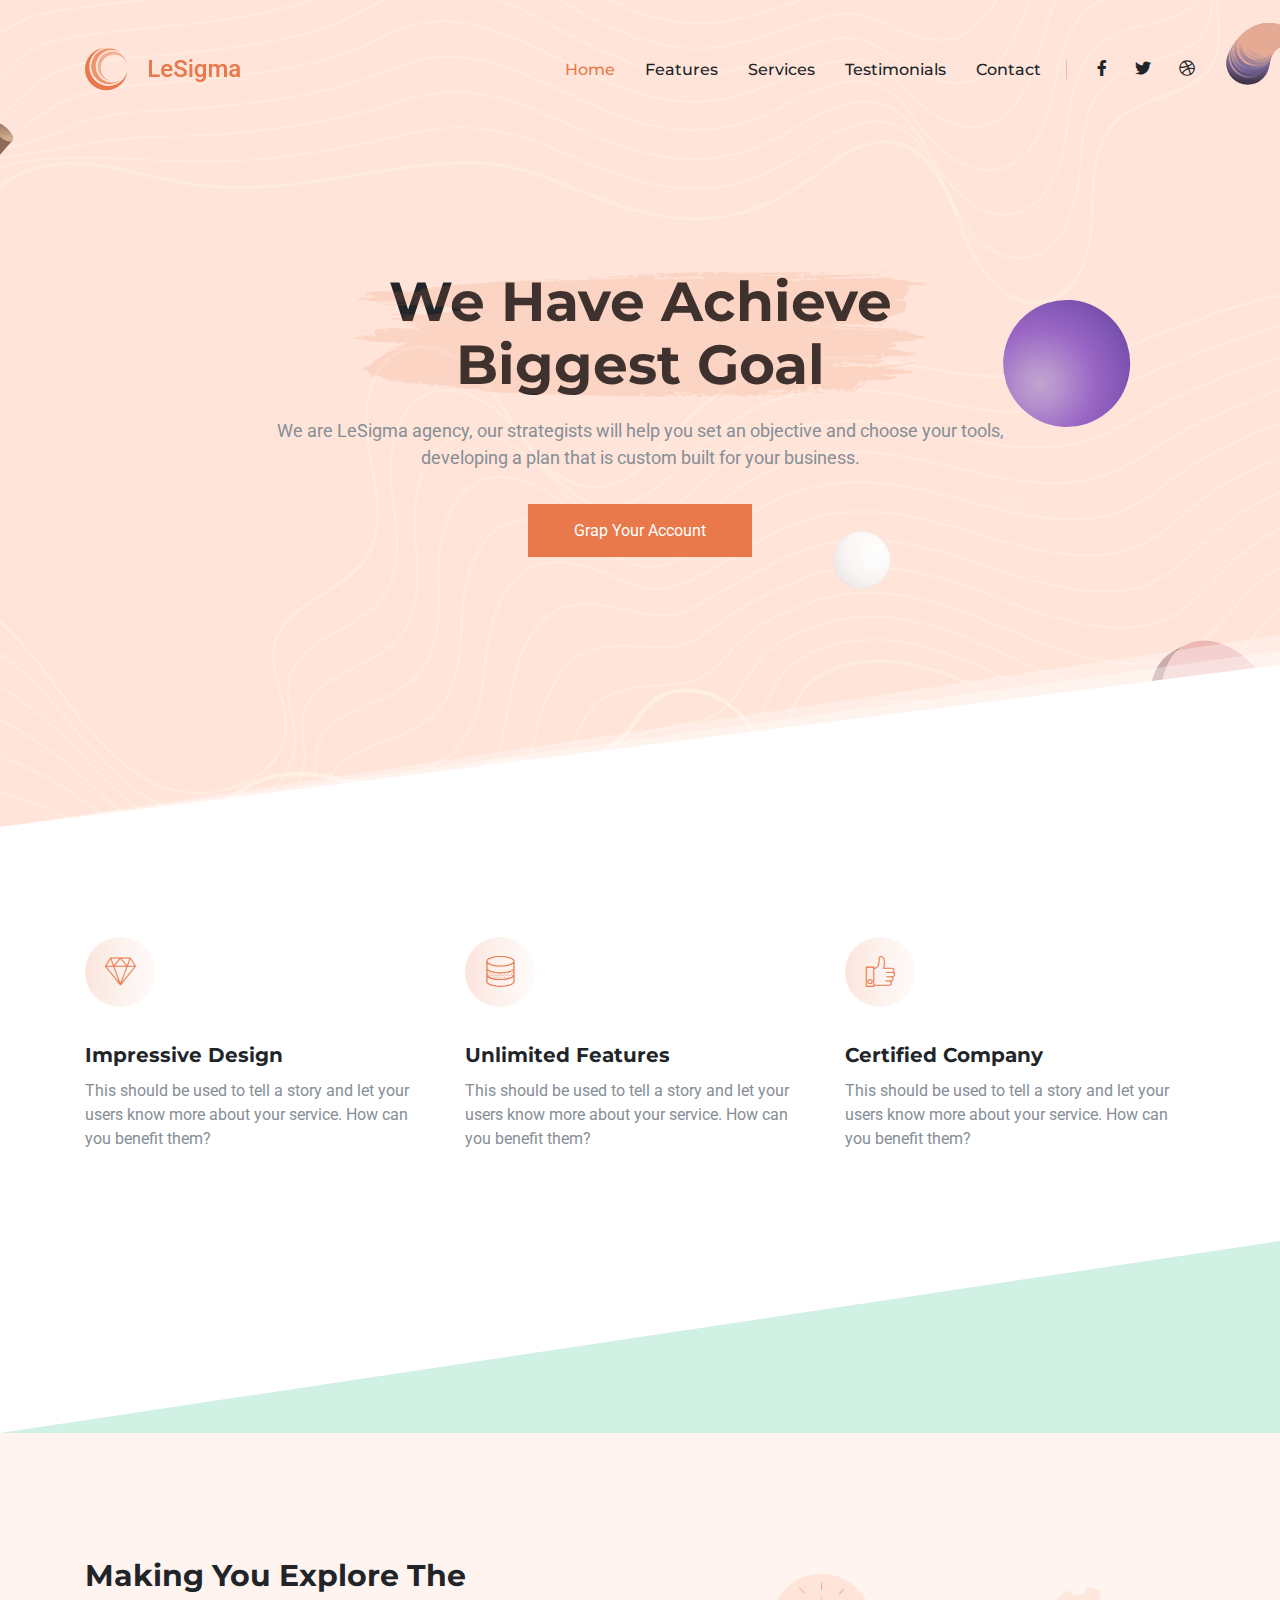
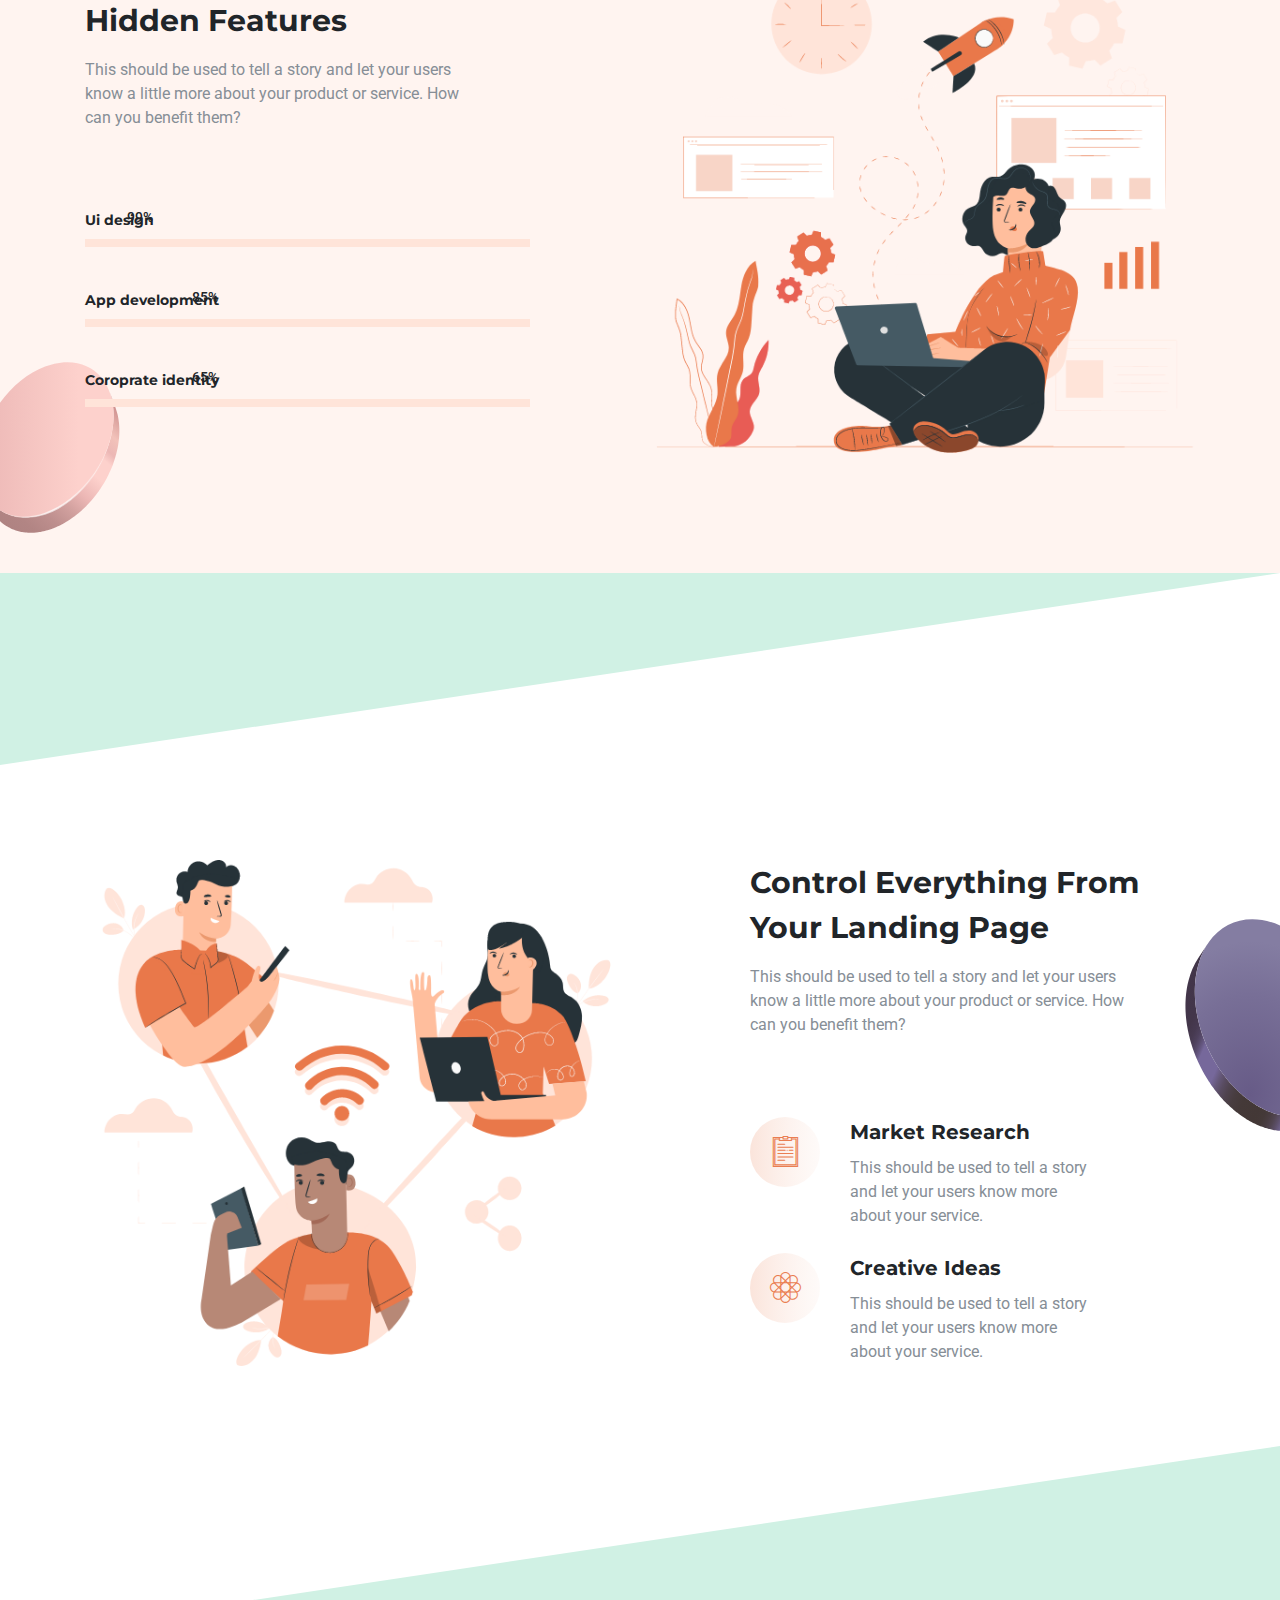
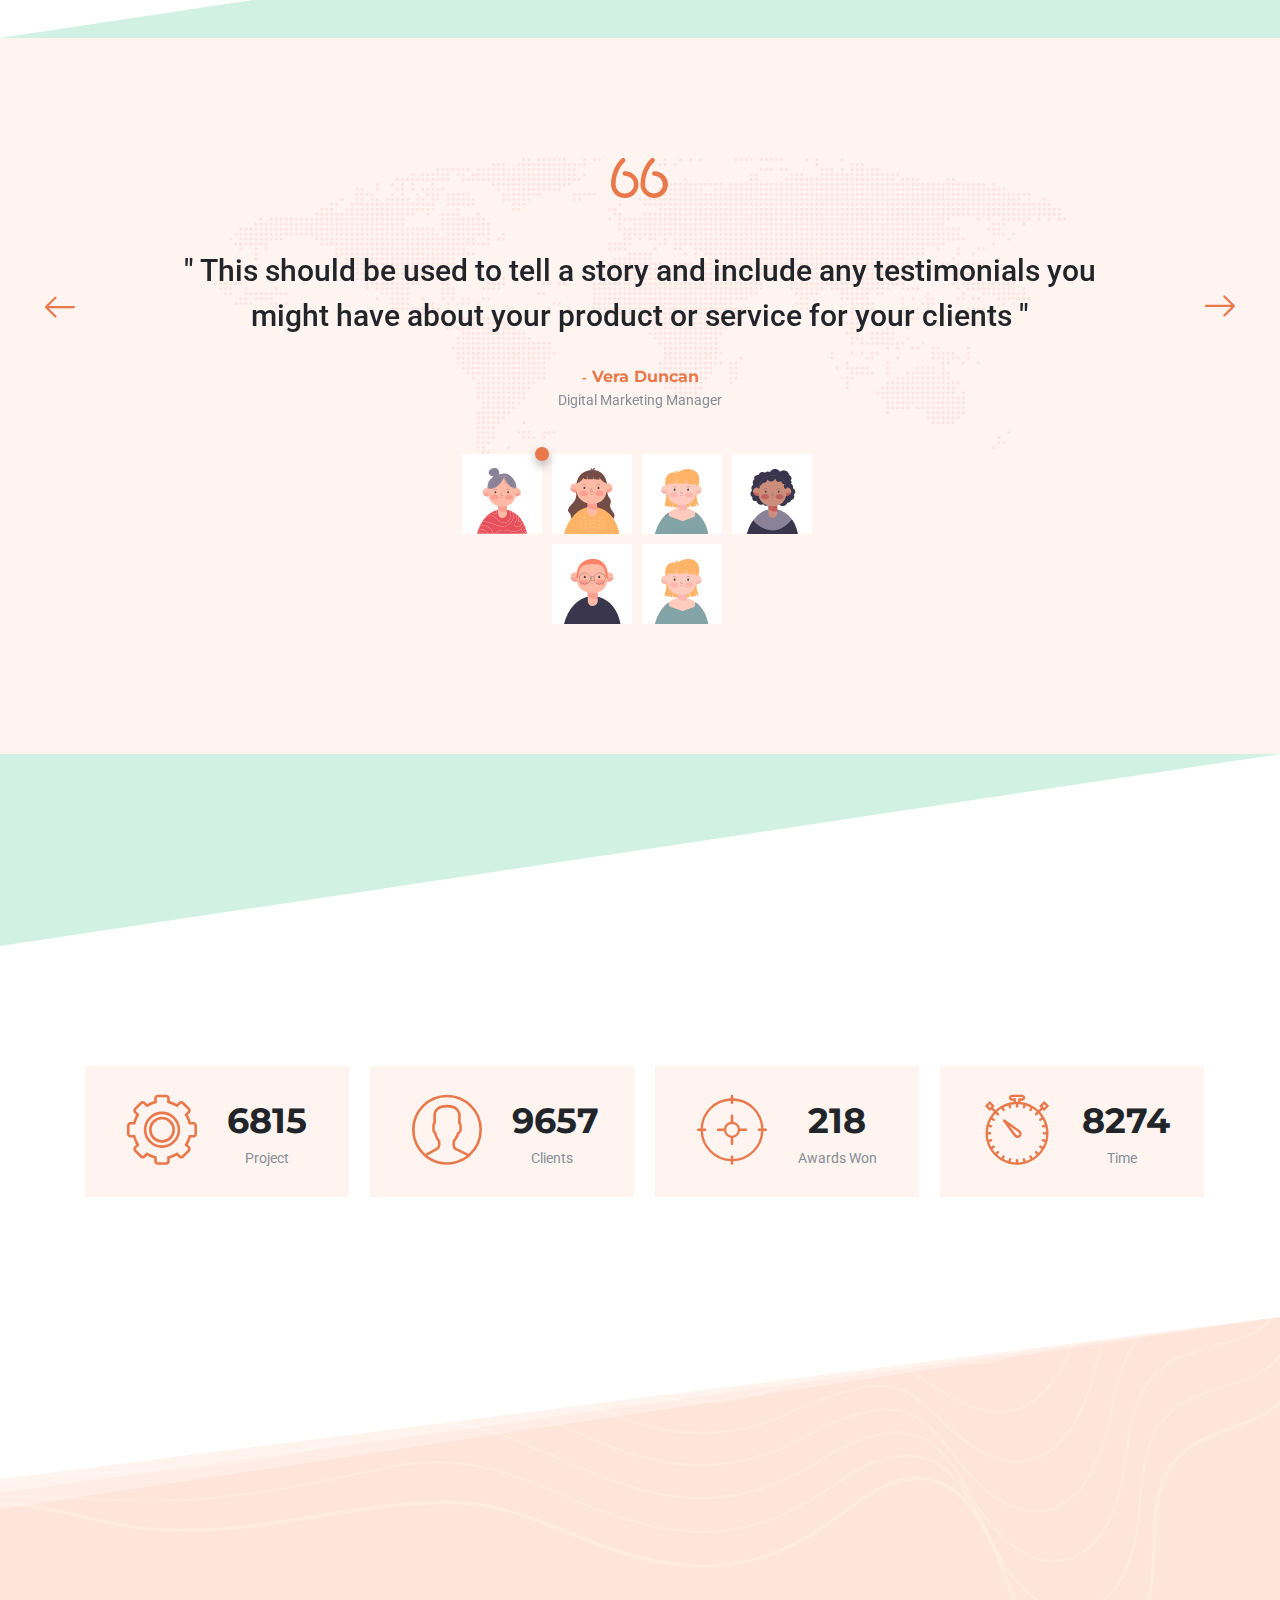
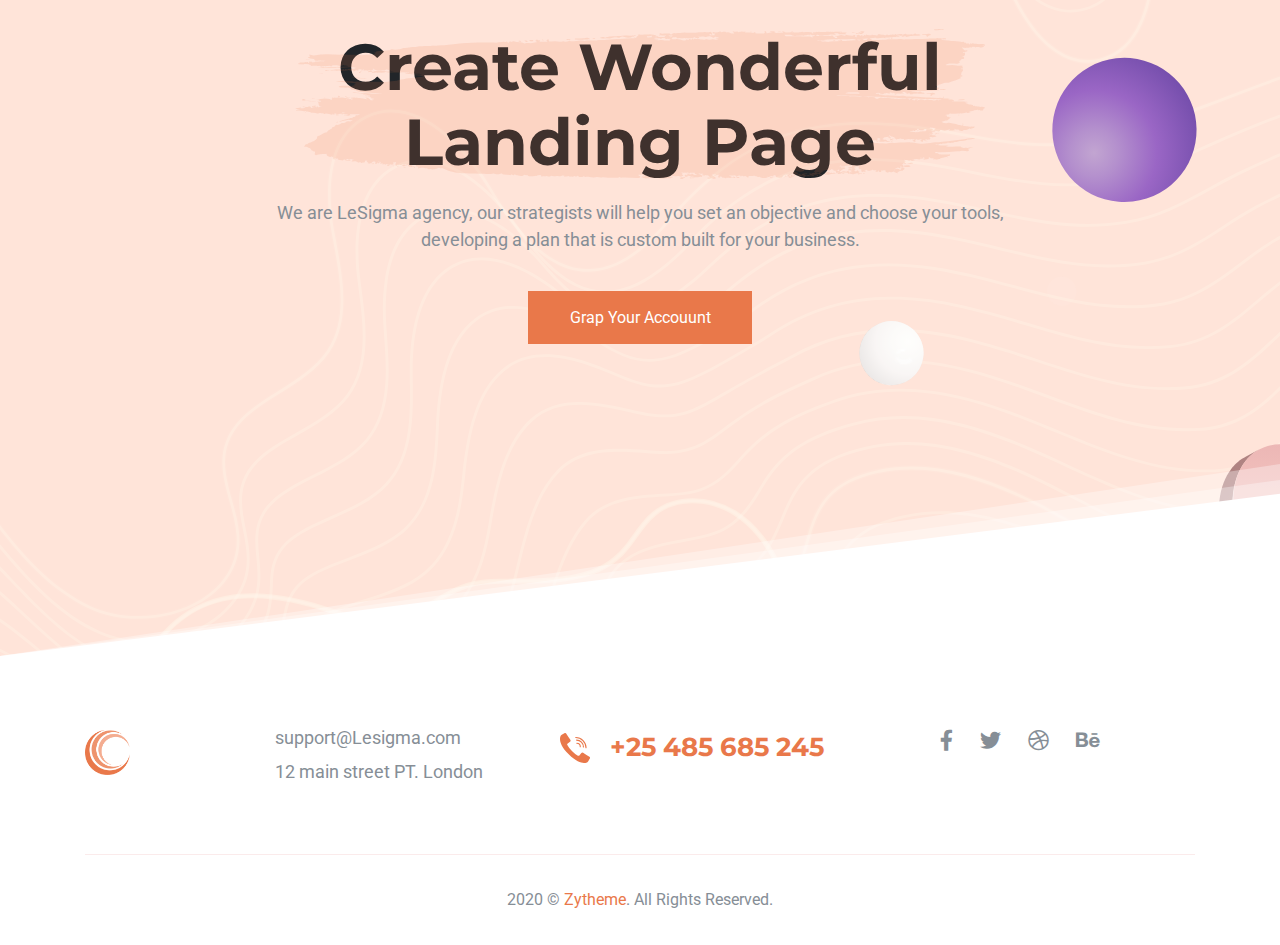
==== commit 2998cbf6: "update green color with this color palette:" ====
--- a/heymale/index.html
+++ b/heymale/index.html
@@ -15,6 +15,7 @@
     <!-- Stylesheets-->
     <link href="assets/css/vendor.css" rel="stylesheet"/>
     <link href="assets/css/style.css" rel="stylesheet"/>
+    <link href="assets/css/custom.css" rel="stylesheet"/>
     <!-- 
     Document Title
     ============================================= 
@@ -142,7 +143,7 @@
       =============================================  
       -->
       <div class="shape-top position-relative"><svg xmlns="http://www.w3.org/2000/svg" width="100%" height="192" viewBox="0 0 1920 192" preserveAspectRatio="none">
-<path data-name="Path 2449" d="M1920,192V0L0,192Z" fill="#fff4f0"/>
+<path data-name="Path 2449" d="M1920,192V0L0,192Z" fill="#D0F1E4"/>
 </svg>
       </div>
       <section class="services skills" id="services">
@@ -196,7 +197,7 @@
       </section>
       <div class="shape-bottom position-relative"><svg xmlns="http://www.w3.org/2000/svg" width="100%" height="192" viewBox="0 0 1920 192" preserveAspectRatio="none">
 <g transform="translate(1920 192) rotate(180)">
-<path data-name="Path 2449" d="M1920,192V0L0,192Z" fill="#fff4f0"/>
+<path data-name="Path 2449" d="M1920,192V0L0,192Z" fill="#D0F1E4"/>
 </g>
 </svg>
       </div>
@@ -241,7 +242,7 @@
       ============================================= 
       -->
       <div class="shape-top position-relative"><svg xmlns="http://www.w3.org/2000/svg" width="100%" height="192" viewBox="0 0 1920 192" preserveAspectRatio="none">
-<path data-name="Path 2449" d="M1920,192V0L0,192Z" fill="#fff4f0"/>
+<path data-name="Path 2449" d="M1920,192V0L0,192Z" fill="#D0F1E4"/>
 </svg>
       </div>
       <section class="testimonials bg-pink" id="testimonials">
@@ -326,7 +327,7 @@
       <!-- End #testimonials -->
       <div class="shape-bottom position-relative"><svg xmlns="http://www.w3.org/2000/svg" width="100%" height="192" viewBox="0 0 1920 192" preserveAspectRatio="none">
 <g transform="translate(1920 192) rotate(180)">
-<path data-name="Path 2449" d="M1920,192V0L0,192Z" fill="#fff4f0"/>
+<path data-name="Path 2449" d="M1920,192V0L0,192Z" fill="#D0F1E4"/>
 </g>
 </svg>
       </div>
@@ -379,7 +380,7 @@
         <div class="container">
           <div class="row">
             <div class="col-12 col-md-8 offset-md-2 col-lg-8 offset-lg-2 text-center">
-              <h3 class="divider-brushe mx-auto">create wonderful <br/> landing page</h3>
+              <h3 class="divider-brushe mx-auto">create wonderful <br/> landing page</h3> <!-- ga muncul anjir brush nya aneh -->
               <p>We are LeSigma agency, our strategists will help you set an objective and choose your tools, developing a plan that is custom built for your business.</p><a class="btn btn--primary mx-auto scroll-to" href="#hero"> <span>Grap Your Accouunt</span></a>
             </div>
             <!-- End .col-md-12-->
@@ -458,4 +459,4 @@
     <script src="assets/js/vendor.js"></script>
     <script src="assets/js/functions.js"></script>
   </body>
-</html>
+</html>